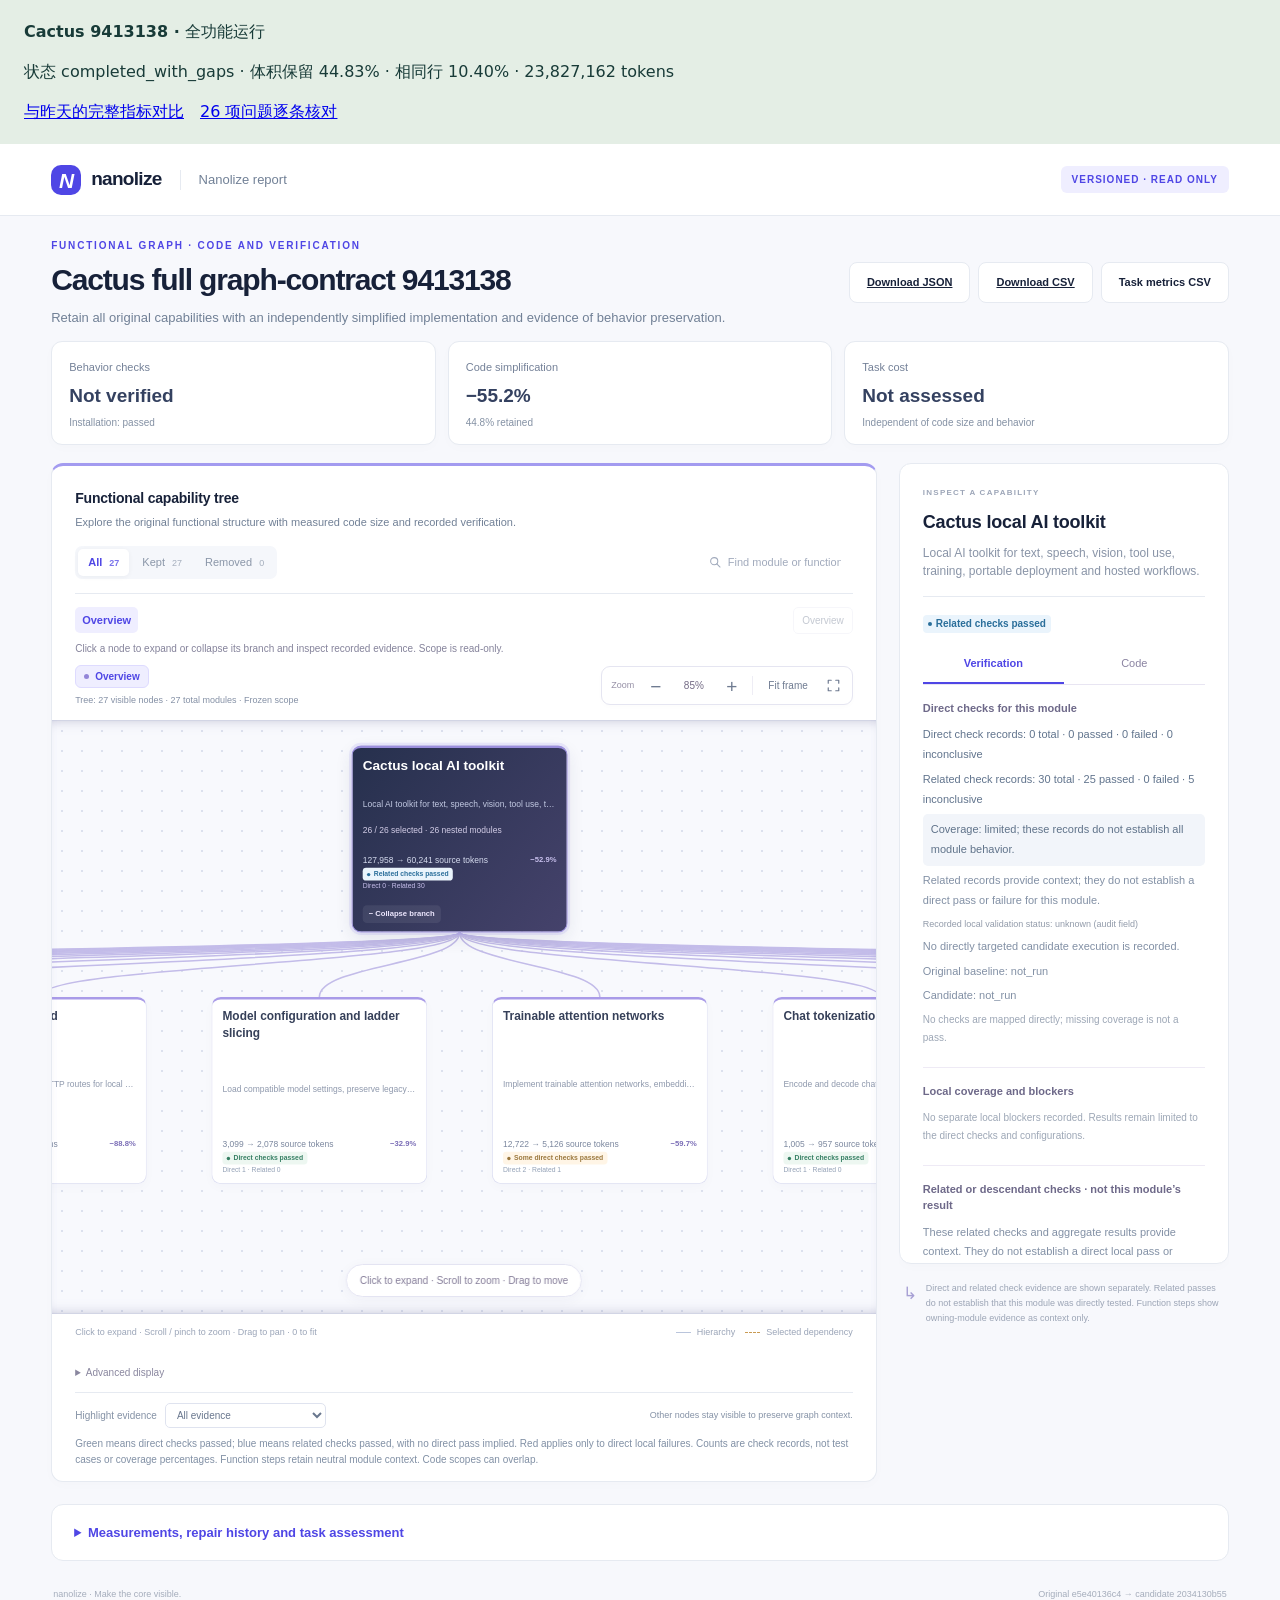
==== cactus-graph-contract-20261114-final/index.html @ 319ea364 "Publish Cactus 9413138 completed run and prior-run comparison" ====
<!doctype html>
<html lang="en">
<head>
  <meta charset="utf-8">
  <meta name="viewport" content="width=device-width, initial-scale=1">
  <meta name="color-scheme" content="light">
  <title>Cactus full graph-contract 9413138 · nanolize Capability Planner</title>
  <style>:root {
  --ink: #172139; --muted: #718096; --line: #e6eaf1; --soft: #f5f7fb;
  --accent: #4f46e5; --accent-soft: #efeeff; --green: #25846b; --green-soft: #edf8f3;
  --amber: #966019; --amber-soft: #fff6e7; --red: #b34c56; --red-soft: #fff0f0;
  font-family: Inter, -apple-system, BlinkMacSystemFont, "Segoe UI", sans-serif;
  color: var(--ink); background: #f7f8fc; font-synthesis: none;
}
* { box-sizing: border-box; }
body { margin: 0; font-size: 14px; line-height: 1.5; }
button, input { font: inherit; }
button { cursor: pointer; }
button:disabled { cursor: default; opacity: .52; }
button, a, input { -webkit-tap-highlight-color: transparent; }
:focus-visible { outline: 3px solid #a6a0fb; outline-offset: 3px; }
[hidden] { display: none !important; }
.topbar { height: 76px; background: white; border-bottom: 1px solid var(--line); display: flex; align-items: center; justify-content: space-between; padding: 0 5.5%; }
.brand { color: var(--ink); text-decoration: none; display: flex; gap: 10px; align-items: center; font-size: 19px; font-weight: 780; letter-spacing: -.7px; }
.brand-mark { background: var(--ink); color: white; border-radius: 10px; width: 30px; height: 30px; flex-shrink: 0; display: grid; place-items: center; font-size: 21px; font-style: italic; }
.brand-divider { height: 20px; width: 1px; background: var(--line); margin: 0 8px; }
.brand-section { font-size: 13px; font-weight: 500; color: var(--muted); letter-spacing: 0; }
.local-badge { color: #637b72; background: #f0f7f3; padding: 6px 11px; border-radius: 6px; font-size: 10px; letter-spacing: 1px; font-weight: 700; display: inline-flex; align-items: center; gap: 7px; }
.status-dot { width: 6px; height: 6px; background: #419e7a; border-radius: 50%; }
.workspace { max-width: 1680px; margin: auto; padding: 42px 5.5% 24px; }
.page-heading { display: flex; align-items: center; justify-content: space-between; gap: 24px; margin-bottom: 28px; }
.eyebrow { color: var(--accent); font-size: 10px; font-weight: 800; letter-spacing: 1.8px; margin: 0 0 8px; }
h1 { font-size: clamp(25px, 3vw, 34px); line-height: 1.25; font-weight: 740; letter-spacing: -1.15px; margin: 0 0 9px; overflow-wrap: anywhere; }
.subtitle { color: var(--muted); margin: 0; max-width: 680px; font-size: 13px; }
.button { border-radius: 8px; padding: 11px 17px; font-size: 12px; font-weight: 650; border: 1px solid var(--line); background: white; color: var(--ink); display: inline-flex; align-items: center; justify-content: center; gap: 9px; white-space: nowrap; transition: background .15s, box-shadow .15s; }
.button-primary { color: white; background: var(--accent); border-color: var(--accent); box-shadow: 0 4px 9px #4f46e51c; }
.button-primary:hover { background: #4038cd; box-shadow: 0 4px 14px #4f46e533; }
.button-primary span { font-size: 19px; line-height: 12px; }
.overview { display: grid; grid-template-columns: 1.2fr 1fr 1.1fr; background: white; border: 1px solid var(--line); border-radius: 12px; padding: 22px 0; margin-bottom: 25px; box-shadow: 0 3px 10px #17213902; }
.workflow-choice { display: flex; align-items: center; justify-content: space-between; flex-wrap: wrap; gap: 14px; padding: 18px 22px; background: var(--accent-soft); border: 1px solid #dedbff; border-radius: 12px; margin-bottom: 18px; }
.workflow-choice p { margin: 5px 0 0; color: var(--muted); font-size: 12px; max-width: 700px; }
.workflow-badge { max-width: 100%; color: var(--accent); background: white; border: 1px solid #dedbff; border-radius: 8px; padding: 11px 12px; font-size: 10px; letter-spacing: .06em; font-weight: 700; }
.stat { padding: 0 25px; }
.stat + .stat { border-left: 1px solid var(--line); }
.stat-label { color: var(--muted); font-size: 11px; font-weight: 550; }
.stat-value { display: flex; align-items: center; gap: 7px; font-size: 31px; font-weight: 700; letter-spacing: -1.1px; margin-top: 4px; line-height: 1.45; }
.stat-unit { font-size: 20px; margin-left: -3px; color: #718096; font-weight: 500; }
.stat-denominator { color: #a0aabc; font-size: 17px; font-weight: 450; letter-spacing: 0; margin-left: 2px; }
.stat p { color: #8a95a7; margin: 3px 0 0; font-size: 10px; }
.pill { padding: 3px 7px; background: var(--soft); border: 1px solid var(--line); border-radius: 5px; font-size: 9px; font-weight: 550; letter-spacing: 0; color: #78849a; line-height: 1.4; white-space: nowrap; }
.stat-value .pill { margin-left: 8px; }
.pill-green { color: var(--green); background: var(--green-soft); border-color: #d9eee4; }
.pill-amber { color: var(--amber); background: var(--amber-soft); border-color: #f3e4c9; }
.pill-red { color: var(--red); background: var(--red-soft); border-color: #f6d9dd; }
.pill-purple { color: var(--accent); background: var(--accent-soft); border-color: #dedbff; }
.editor-grid { display: grid; grid-template-columns: minmax(0, 1fr) 306px; gap: 22px; align-items: start; }
.panel { background: white; border: 1px solid var(--line); border-radius: 12px; box-shadow: 0 3px 10px #17213902; overflow: hidden; }
.panel-heading { padding: 22px 23px 17px; display: flex; justify-content: space-between; gap: 12px; align-items: center; }
h2 { font-size: 14px; font-weight: 700; margin: 0; letter-spacing: -.2px; }
.panel-heading p { font-size: 11px; color: var(--muted); margin: 5px 0 0; }
.text-button { border: 0; padding: 5px 0; background: transparent; color: #8390a5; font-size: 10px; white-space: nowrap; }
.text-button:hover { color: var(--accent); }
.tree-toolbar { margin: 0 23px; padding-bottom: 15px; border-bottom: 1px solid var(--line); display: flex; justify-content: space-between; gap: 15px; align-items: center; }
.tabs { display: inline-flex; align-items: center; gap: 3px; padding: 3px; background: var(--soft); border-radius: 7px; }
.tab { background: transparent; border: 0; color: #8a96a8; padding: 5px 10px; border-radius: 5px; font-size: 11px; }
.tab span { margin-left: 4px; font-size: 9px; opacity: .75; }
.tab.active { background: white; color: var(--accent); box-shadow: 0 1px 5px #1822370d; font-weight: 650; }
.search { display: flex; align-items: center; gap: 6px; color: #a1aabc; min-width: 0; }
.search > span:first-child { font-size: 20px; line-height: 20px; }
.search input { min-width: 0; width: 125px; padding: 4px 0; font-size: 11px; border: 0; color: var(--ink); outline-offset: 2px; background: transparent; }
.search input::placeholder { color: #a1aabc; }
.tree-legend { display: flex; flex-wrap: wrap; align-items: center; gap: 13px; color: #94a0b1; padding: 14px 23px 9px; font-size: 9px; }
.tree-legend > span { display: inline-flex; align-items: center; gap: 5px; }
.legend-dot { display: inline-block; width: 5px; height: 5px; border-radius: 50%; }
.kept-dot { background: #7c77e5; }
.removed-dot { background: #c9cfda; }
.mini-lock { position: relative; width: 7px; height: 6px; border: 1px solid currentColor; border-radius: 1px; margin-top: 3px; }
.mini-lock::before { content: ""; position: absolute; width: 5px; height: 4px; border: 1px solid currentColor; border-bottom: 0; border-radius: 4px 4px 0 0; left: 0; top: -4px; }
.mini-pin { width: 6px; height: 8px; border: 1px solid currentColor; border-radius: 2px 2px 0 0; transform: rotate(35deg); position: relative; }
.mini-pin::after { content: ""; position: absolute; left: 1.5px; top: 7px; height: 3px; border-left: 1px solid currentColor; }
.map-controls { display: flex; flex-wrap: wrap; align-items: center; justify-content: space-between; gap: 10px; padding: 5px 23px 12px; }
#tree-map-summary { color: #8490a5; font-size: 10px; }
.map-actions { display: flex; align-items: center; gap: 3px; flex-shrink: 0; margin-left: auto; }
.map-button { border: 1px solid transparent; background: transparent; color: #6f7b91; border-radius: 5px; padding: 5px 7px; font-size: 10px; white-space: nowrap; }
.map-button:hover { color: var(--accent); background: var(--accent-soft); }
.zoom-button { font-size: 17px; line-height: 18px; width: 28px; padding: 3px; }
#zoom-level { min-width: 37px; color: #7b859b; text-align: center; font-size: 10px; font-variant-numeric: tabular-nums; }
.control-divider { height: 16px; border-left: 1px solid var(--line); margin: 0 5px; }
.tree-viewport { position: relative; height: clamp(540px, 68vh, 760px); min-width: 0; overflow: auto; overscroll-behavior: contain; background-color: #f8f9fd; background-image: radial-gradient(#dce1ee .8px, transparent .8px); background-size: 20px 20px; border-block: 1px solid #edf0f7; scrollbar-color: #cbd2e3 transparent; scrollbar-width: thin; cursor: grab; touch-action: none; }
.tree-viewport.is-dragging, .tree-viewport.is-dragging * { cursor: grabbing !important; user-select: none; }
.tree-surface { position: relative; min-width: 100%; min-height: 100%; overflow: hidden; }
.tree-stage { position: absolute; left: 0; top: 0; transform-origin: top left; }
.tree-connectors { position: absolute; inset: 0; overflow: visible; pointer-events: none; }
.tree-link { fill: none; stroke: #cdd5e7; stroke-width: 1.8; }
.tree-link.is-removed { stroke: #dce1eb; stroke-dasharray: 5 5; }
.tree-link.is-active { stroke: #8881eb; stroke-width: 2.4; }
.dependency-edge { fill: none; stroke: #c99b54; stroke-width: 1.7; stroke-dasharray: 4 5; }
.tree-item { position: absolute; list-style: none; }
.node-row { position: relative; display: flex; flex-direction: column; justify-content: space-between; width: 100%; height: 100%; padding: 13px 14px 14px; border: 1px solid #dddff2; border-top: 3px solid #938bec; border-radius: 12px; background: #fff; box-shadow: 0 4px 15px #202f5c08, 0 1px 3px #202f5c03; transition: border-color .15s, box-shadow .15s, background .15s; cursor: default; }
.node-row:hover { border-color: #a59eea; box-shadow: 0 7px 23px #4f46e511; }
.node-row.inspected { border-color: #8981e5; background: #f5f3ff; box-shadow: 0 0 0 3px #8d83e915, 0 6px 20px #4f46e50c; }
.node-row.is-context { background: #f9faff; border-style: dashed; }
.node-row.is-removed { border-color: #e0e4ec; background: #fafbfe; border-top-color: #d4d9e4; box-shadow: 0 2px 7px #17213903; }
.node-row.is-removed .node-label { color: #939dad; }
.node-row.is-removed .node-lines, .node-row.is-removed .node-summary { color: #a0a9b8; }
.node-row.is-removed.inspected { border-color: #a8a2dc; background: #f7f6fc; }
.node-row.root-capability { border-color: #343f65; border-top-color: #7775ad; color: white; background: linear-gradient(135deg, #26324f, #3b416d); box-shadow: 0 7px 20px #232d501b; }
.node-row.root-capability.inspected { box-shadow: 0 0 0 3px #8d83e926, 0 7px 20px #232d501b; }
.node-row.root-capability .node-label { color: white; font-size: 17px; }
.node-row.root-capability .node-summary, .node-row.root-capability .node-lines { color: #c2c9e2; }
.node-row.root-capability .pill { background: #ffffff12; border-color: #ffffff25; color: #d6d5ff; }
.node-top { display: flex; align-items: flex-start; gap: 9px; min-height: 35px; }
.node-check { width: 14px; height: 14px; margin: 3px 0 0; flex-shrink: 0; accent-color: var(--accent); cursor: pointer; }
.node-check:disabled { cursor: default; opacity: .7; }
.node-label-button { padding: 0; border: 0; background: transparent; text-align: left; min-width: 0; flex: 1; }
.node-label { color: #364059; font-size: 14px; font-weight: 650; line-height: 1.4; display: -webkit-box; -webkit-box-orient: vertical; -webkit-line-clamp: 2; overflow: hidden; overflow-wrap: anywhere; }
.node-summary { font-size: 10px; color: #8e98ac; white-space: nowrap; overflow: hidden; text-overflow: ellipsis; margin-top: 3px; }
.node-footer { display: flex; align-items: center; justify-content: space-between; gap: 7px; }
.node-lines { color: #77839a; font-size: 11px; white-space: nowrap; font-variant-numeric: tabular-nums; }
.node-metrics { display: flex; align-items: center; gap: 7px; }
.verification-dot { width: 6px; height: 6px; border-radius: 50%; background: #b6bece; }
.verification-dot.amber { background: #d2a25a; }
.verification-dot.green { background: #53a88a; }
.verification-dot.red { background: #ce6f7a; }
.node-row .pill { padding: 2px 6px; font-size: 9px; max-width: 120px; overflow: hidden; text-overflow: ellipsis; }
.horizontal-tree { scrollbar-gutter: stable; }
.project-node { border: 1px solid #323e60; border-radius: 13px; color: white; background: linear-gradient(135deg, #26324f, #3b416d); box-shadow: 0 7px 20px #232d501b; padding: 16px 18px; display: flex; flex-direction: column; justify-content: space-between; }
.project-node .project-kicker { color: #c0c7ee; font-size: 8px; letter-spacing: 1.4px; font-weight: 650; }
.project-node .project-title { font-size: 17px; font-weight: 650; line-height: 1.35; display: -webkit-box; -webkit-box-orient: vertical; -webkit-line-clamp: 2; overflow: hidden; overflow-wrap: anywhere; }
.project-node .project-meta { font-size: 9px; color: #c2c9e2; }
.empty-tree { padding: 140px 15px; text-align: center; color: var(--muted); font-size: 12px; }
.map-caption { display: flex; justify-content: space-between; align-items: center; flex-wrap: wrap; gap: 8px; padding: 10px 23px; color: #9ba5b8; font-size: 8px; }
.map-caption > span:last-child { display: flex; gap: 6px; align-items: center; }
.caption-line { width: 15px; border-top: 1.5px solid #bac5dc; display: inline-block; margin-left: 4px; }
.caption-line.dependency-line { border-color: #c99b54; border-top-style: dashed; }
h3 { font-size: 12px; margin: 0; font-weight: 650; }
.side-column { display: flex; flex-direction: column; gap: 17px; }
.detail-panel { padding: 23px; }
.section-kicker { font-size: 8px; color: #9da6b8; font-weight: 650; letter-spacing: 1.25px; margin-bottom: 11px; }
.detail-panel h2 { font-size: 18px; line-height: 1.35; overflow-wrap: anywhere; }
.detail-description { font-size: 12px; color: #8994a7; margin: 10px 0 12px; overflow-wrap: anywhere; }
.badge-row { display: flex; flex-wrap: wrap; gap: 5px; }
.detail-actions { display: flex; gap: 7px; margin-top: 17px; }
.detail-actions .button { flex: 1; min-width: 0; padding: 7px 6px; font-size: 10px; line-height: 1.4; white-space: normal; }
.detail-actions .button.active { color: var(--accent); border-color: #d7d2ff; background: var(--accent-soft); }
.detail-actions .button.excluded { color: var(--red); border-color: #f0d3d7; background: var(--red-soft); }
.detail-block { padding-top: 15px; margin-top: 15px; border-top: 1px solid var(--line); }
.detail-block h3 { color: #737f96; font-size: 9px; font-weight: 650; margin-bottom: 8px; }
.detail-block p { font-size: 11px; color: #8a94a6; margin: 0; overflow-wrap: anywhere; }
.detail-block ul { padding: 0; margin: 0; list-style: none; }
.detail-block li { font-size: 11px; color: #7d899f; margin: 5px 0; overflow-wrap: anywhere; }
.detail-block code { background: var(--soft); padding: 3px 6px; border-radius: 4px; font-size: 9px; color: #6f7890; display: inline-block; max-width: 100%; overflow-wrap: anywhere; }
.dependency-link { background: var(--accent-soft); color: #8075ca; padding: 4px 7px; border-radius: 4px; border: 0; text-align: left; font-size: 9px; }
.compact { padding: 20px 21px 14px; }
.scope-symbol { font-size: 26px; color: #a09acb; }
.check-totals { display: grid; grid-template-columns: repeat(3, 1fr); gap: 4px; margin: 0 21px 16px; padding: 11px 0; border-top: 1px solid var(--line); border-bottom: 1px solid var(--line); }
.check-totals div { display: flex; flex-direction: column; gap: 2px; }
.check-totals strong { font-size: 17px; font-weight: 650; }
.check-totals span { font-size: 8px; color: #9aa4b6; }
.check-list { padding: 0 21px; max-height: 285px; overflow-y: auto; }
.check-item { padding: 6px 0; display: flex; justify-content: space-between; align-items: start; gap: 9px; }
.check-name { font-size: 11px; color: #7e899e; overflow-wrap: anywhere; }
.check-role { display: block; margin-top: 2px; font-size: 8px; color: #a1a9b8; }
.check-item .pill { font-size: 8px; }
.verification-note { padding: 14px 21px 20px; color: #9ba4b5; font-size: 10px; }
.verification-note strong { font-weight: 600; color: #7c879e; }
.trust-note { display: flex; align-items: start; padding: 0 4px; gap: 9px; color: #9ca5b6; }
.trust-note > span { color: #a7a0d4; font-size: 17px; }
.trust-note p { font-size: 9px; margin: 0; line-height: 1.7; }
.notice { padding: 12px 16px; border: 1px solid #f0e1c9; border-radius: 8px; margin: -7px 0 20px; background: var(--amber-soft); color: #926627; font-size: 11px; }
.limitations { margin-top: 22px; border: 1px solid var(--line); border-radius: 9px; padding: 18px 22px; color: var(--muted); }
.limitations h2 { font-size: 11px; color: #7c899d; }
.limitations ul { padding-left: 17px; margin-bottom: 0; font-size: 10px; }
.limitations li { padding: 2px 0; }
footer { display: flex; justify-content: space-between; gap: 16px; padding: 27px 2px 0; font-size: 9px; color: #a4acbb; }
.toast { position: fixed; bottom: 24px; left: 50%; transform: translateX(-50%); max-width: min(560px, 90vw); padding: 12px 20px; background: #242d44; color: white; border-radius: 9px; font-size: 12px; box-shadow: 0 6px 28px #17213933; z-index: 5; pointer-events: none; }
.no-script { position: fixed; bottom: 0; width: 100%; padding: 15px; background: var(--amber-soft); color: var(--amber); }
.sr-only { position: absolute; width: 1px; height: 1px; padding: 0; margin: -1px; overflow: hidden; clip: rect(0, 0, 0, 0); white-space: nowrap; border: 0; }
@media (min-width: 1500px) { .workspace { padding-left: 55px; padding-right: 55px; } }
@media (max-width: 1050px) {
  .workspace { padding: 30px 3.5% 20px; }
  .topbar { padding: 0 3.5%; }
  .editor-grid { grid-template-columns: minmax(0, 1fr) 270px; gap: 16px; }
  .tree-toolbar { flex-wrap: wrap; gap: 10px; }
  .stat { padding: 0 18px; }
  .stat-value .pill { margin-left: 1px; }
}
@media (max-width: 780px) {
  .topbar { height: 65px; }
  .editor-grid { grid-template-columns: 1fr; }
  .side-column { display: grid; grid-template-columns: 1fr 1fr; align-items: start; }
  .trust-note { grid-column: 1 / -1; }
  .stat-value { font-size: 26px; flex-wrap: wrap; gap: 5px; }
  .stat-value .pill { margin-left: 0; }
  .overview { padding: 17px 0; }
  .stat { padding: 0 14px; }
  .tree-viewport { height: 520px; }
  .tree-toolbar { flex-wrap: nowrap; }
}
@media (max-width: 520px) {
  .brand { font-size: 17px; gap: 8px; }
  .brand-section, .brand-divider { display: none; }
  .local-badge { font-size: 8px; padding: 5px 7px; }
  .page-heading { display: block; }
  .page-heading > .button { margin-top: 17px; width: 100%; }
  .overview { grid-template-columns: 1fr 1fr; gap: 17px 0; }
  .stat:last-child { grid-column: 1 / -1; border-left: 0; border-top: 1px solid var(--line); padding-top: 13px; }
  .stat:last-child .stat-value { display: inline-flex; margin-right: 12px; }
  .stat:last-child .stat-label { display: block; }
  .stat:last-child p { display: inline; }
  .side-column { grid-template-columns: 1fr; }
  .trust-note { grid-column: auto; }
  .panel-heading { padding: 19px 17px 15px; }
  .tree-toolbar { margin: 0 17px; flex-wrap: wrap; }
  .search input { width: 165px; }
  .tree-legend { padding-left: 17px; gap: 9px; }
  .tree-viewport { height: 480px; }
  .map-controls { padding: 5px 12px 12px; flex-wrap: wrap; gap: 6px; }
  .map-caption { padding-inline: 17px; }
  .map-actions { margin-left: auto; }
  footer { flex-direction: column; gap: 4px; }
}
@media (prefers-reduced-motion: reduce) { * { transition: none !important; scroll-behavior: auto !important; } }

/* Functional details share the module scope; no separate source budget. */
.heading-actions{display:flex;gap:10px;flex-wrap:wrap;justify-content:flex-end}
.execution-panel{background:#fff;border:1px solid #e0dcef;border-radius:12px;padding:18px 22px;margin:0 0 20px;color:#666780;font-size:13px;line-height:1.6;overflow-wrap:anywhere}
.task-effort-option{background:#fff;border:1px solid #e0dcef;border-radius:12px;padding:16px 22px;margin:0 0 20px;font-size:13px;line-height:1.6}
.task-effort-option label{display:flex;align-items:center;gap:10px;color:#35304b;font-weight:650;cursor:pointer}.task-effort-option input{accent-color:#695291;width:16px;height:16px;flex-shrink:0}.task-effort-option p{margin:6px 0 0 26px;color:#666780}
.execution-panel h2{font-size:15px;color:#35304b;margin:0 0 8px}.execution-panel p{margin:7px 0}.execution-panel ol{padding-left:22px;margin:10px 0;max-height:180px;overflow:auto}
.execution-panel .execution-status{color:#51456e;font-weight:650}.execution-panel .execution-error{color:#a83838}.execution-panel .execution-binding,.execution-panel .execution-paused{color:#80591f}.execution-panel a{color:#695291}
.workspace { max-width:1840px; padding:28px 4% 24px; }
.page-heading { margin-bottom:20px; }
.overview { padding-block:17px; margin-bottom:20px; }
.panel-heading { padding-top:17px; padding-bottom:12px; }
.tree-toolbar { padding-bottom:10px; }
.tree-legend { padding-top:9px; padding-bottom:5px; }
.map-controls { padding-bottom:9px; }
.function-controls { display:flex; flex-wrap:wrap; gap:10px 14px; align-items:center; padding:12px 23px 3px; }
.function-controls label { display:flex; gap:7px; align-items:center; color:#7f89a0; font-size:10px; }
.function-controls select { font-family:inherit; max-width:225px; border:1px solid #dfe0ef; background:white; color:#606b84; border-radius:6px; padding:6px 8px; font-size:11px; }
.function-controls > span { color:#959cb0; font-size:9px; margin-left:auto; }
.tree-viewport { height:650px; }
.function-node { border-top-color:#c2b6e5; background:#fdfcfe; }
.function-node .node-label { font-size:13px; }
.function-node .node-summary { color:#858198; }
.function-node .node-lines { font-size:10px; color:#9690a8; }
.function-node.is-removed { background:#fafbfc; border-top-color:#d5dbe0; }
.understanding-summary { margin:0 23px 14px; padding:14px 16px; border:1px solid #dedcf5; border-radius:10px; background:linear-gradient(120deg,#f5f3ff,#f8faff); }
.understanding-summary [hidden], .understanding-controls[hidden], .understanding-summary[hidden] { display:none; }
.understanding-heading { display:flex; flex-wrap:wrap; align-items:center; gap:8px; color:#514784; font-size:12px; font-weight:650; }
.understanding-summary p { margin:7px 0 0; color:#747b92; font-size:11px; line-height:1.6; }
.understanding-controls { display:flex; align-items:center; flex-wrap:wrap; justify-content:space-between; gap:8px; margin:0 23px 14px; }
.understanding-controls > span { font-size:10px; color:#8992a6; }
.relationship-controls { display:flex; align-items:center; flex-wrap:wrap; gap:8px; margin:0 23px 14px; color:#7f89a0; font-size:10px; }
.relationship-controls[hidden] { display:none; }
.relationship-controls select { font-family:inherit; max-width:100%; border:1px solid #dfe0ef; background:white; color:#606b84; border-radius:6px; padding:7px 9px; font-size:11px; }
.relationship-controls > span { color:#8992a6; }
.relationship-edge { fill:none; stroke:#bac3d6; stroke-width:1.6; }
.relationship-edge.edge-depends_on { stroke:#8c77d7; stroke-dasharray:7 4; }
.relationship-edge.edge-related, .relationship-edge.edge-tested_by, .relationship-edge.is-advisory { stroke:#679b9b; stroke-dasharray:2 5; }
.relationship-edge.is-removed { opacity:.27; }
.relationship-edge.is-active { stroke-width:2.6; opacity:1; }
.relationship-marker.hierarchy { fill:#aebbd0; }
.relationship-marker.depends_on { fill:#8c77d7; }
.relationship-marker.related, .relationship-marker.tested_by { fill:#679b9b; }
.relationship-graph .tree-item { z-index:1; }
.relationship-graph .node-row { border-radius:14px; }
.relationship-graph .node-summary { white-space:normal; display:-webkit-box; -webkit-box-orient:vertical; -webkit-line-clamp:2; line-height:1.45; }
.relationship-graph .node-top { min-height:34px; }
.relationship-graph .node-footer { margin-top:7px; }
.relationship-graph .tree-connectors { opacity:.85; }
.related-line { border-color:#679b9b; border-top-style:dotted; }
.graph-dependency-line { border-color:#8c77d7; border-top-style:dashed; }
.source-costs { display:grid; grid-template-columns:repeat(3,1fr); gap:8px; margin:0; }
.source-costs div { padding:10px 7px; background:#f6f7fc; border-radius:8px; }
.source-costs dt { font-size:9px; color:#858ca2; }
.source-costs dd { margin:5px 0 0; color:#535977; font-size:16px; font-weight:650; }
.contract-entries { margin:8px 0 0; padding-left:18px; max-height:280px; overflow:auto; font-size:12px; line-height:1.45; color:#535977; overflow-wrap:anywhere; }
.contract-entries li { margin:2px 0; }
.node-label-button:focus-visible, .node-check:focus-visible, [data-view-mode]:focus-visible { outline:3px solid #b5a9ef; outline-offset:3px; border-radius:4px; }
@media(max-width:700px) { .understanding-summary { margin-inline:15px; } .understanding-controls, .relationship-controls { margin-inline:15px; } }
.detail-block li + li { margin-top:8px; }
@media(min-width:1200px) { .editor-grid { grid-template-columns:minmax(0,1fr) 330px; } .side-column { position:sticky; top:18px; max-height:calc(100vh - 36px); overflow:auto; } }
@media(max-width:700px) { .function-controls { padding-inline:15px; gap:8px; } .function-controls label { width:100%; } .function-controls select { flex:1; max-width:none; min-width:0; } .function-controls > span { margin-left:0; } .tree-viewport { height:540px; } }

/* Browse semantic levels independently from the chosen implementation scope. */
.scope-navigation { margin: 13px 23px 0; padding: 0 0 10px; border-bottom: 1px solid #f0f1f7; }
.scope-navigation-top { display: flex; align-items: center; gap: 9px; }
#scope-breadcrumbs { display: flex; flex-wrap: wrap; align-items: center; gap: 5px; min-width: 0; flex: 1; }
#scope-breadcrumbs button { min-width: 0; max-width: 230px; overflow: hidden; text-overflow: ellipsis; white-space: nowrap; border: 0; background: transparent; color: #797895; padding: 5px 7px; font-size: 11px; border-radius: 5px; }
#scope-breadcrumbs button:hover { background: #ece9fc; color: var(--accent); }
#scope-breadcrumbs [aria-current] { color: #49436f; font-weight: 700; background: #eeebfa; }
#scope-breadcrumbs > span { color: #b3aecb; font-size: 12px; }
#scope-description { margin: 7px 0 0; color: #85839b; font-size: 10px; line-height: 1.6; }
.scope-navigation .map-button { border: 1px solid #e9eaf3; background: white; padding: 5px 8px; }
.map-button:disabled { opacity: .4; cursor: default; }
.map-button:disabled:hover { background: transparent; color: #6f7b91; }
.advanced-display { margin: 10px 23px 7px; color: #8a879f; font-size: 10px; }
.advanced-display > summary { cursor: pointer; width: fit-content; padding: 4px 0; }
.advanced-display > summary:hover { color: var(--accent); }
.advanced-display[open] { background: #fafaff; border: 1px solid #ecebf4; border-radius: 8px; padding: 10px 12px; }
.advanced-display .function-controls { padding: 10px 0; }
.advanced-actions { display: flex; align-items: center; flex-wrap: wrap; gap: 7px; }
.advanced-actions > span { font-size: 9px; color: #9290a5; }
.advanced-actions .map-button { border-color: #e4e2ef; }
.scale-label { font-size: 9px; color: #9894a9; margin-right: 4px; }
.scope-pagination { display: flex; align-items: center; justify-content: space-between; gap: 10px; padding: 10px 23px; border-top: 1px solid #eeedf6; background: #fbfbfe; font-size: 10px; color: #89859f; }
.scope-pagination > div { display: flex; align-items: center; gap: 7px; }
#scope-page { font-variant-numeric: tabular-nums; min-width: 85px; text-align: center; }
.node-row { padding: 12px 13px; gap: 5px; }
.node-row.is-mixed { border-top-color: #c7a25b; }
.node-row .node-summary { min-height: 14px; }
.group-selection { color: #7f7799; font-size: 10px; line-height: 1.4; font-variant-numeric: tabular-nums; }
.root-capability .group-selection { color: #d4cee8; }
.node-drill { display: block; align-self: flex-start; max-width: 100%; border: 0; border-radius: 5px; background: #f6f4fc; padding: 4px 7px; text-align: left; color: #82759e; font-size: 9px; font-weight: 600; line-height: 1.45; cursor: pointer; opacity: .7; transition: opacity .16s ease, background .16s ease, color .16s ease; }
.node-drill:hover, .node-drill:focus-visible, .node-row:hover .node-drill { color: #59459f; background: #efebfb; opacity: 1; }
.root-capability .node-drill { color: #d9d1fa; background: #ffffff0e; }
.root-capability .node-drill:hover, .root-capability .node-drill:focus-visible { background: #ffffff20; color: white; }
.node-drill:focus-visible, #scope-breadcrumbs button:focus-visible, .map-button:focus-visible, .advanced-display > summary:focus-visible { outline: 3px solid #b5a9ef; outline-offset: 3px; }
.node-row.root-capability .node-label { font-size: 16px; }
@media(max-width:700px) {
  .scope-navigation { margin-inline: 15px; padding: 10px; }
  .scope-navigation-top { flex-wrap: wrap; gap: 5px; }
  #scope-breadcrumbs { order: 3; flex-basis: 100%; }
  #scope-overview { margin-left: auto; }
  #scope-breadcrumbs button { max-width: 180px; }
  .advanced-display { margin-inline: 15px; }
  .scope-pagination { padding-inline: 15px; flex-wrap: wrap; }
  .scope-pagination > div { margin-left: auto; }
  .scale-label { display: none; }
}
.advanced-display .understanding-summary { margin: 10px 0; padding: 10px 12px; }
.workflow-choice { padding: 14px 18px; }

/* Gesture navigation stays visually separate from selection and source budget. */
.map-controls { gap: 12px; padding-top: 8px; padding-bottom: 13px; }
.map-context { min-width: 0; flex: 1 1 230px; display: flex; flex-direction: column; gap: 6px; }
.map-context-heading { min-width: 0; display: flex; align-items: center; gap: 9px; min-height: 23px; }
.depth-chip { display: inline-flex; align-items: center; flex-shrink: 0; color: #6657b1; background: #f0edfc; border: 1px solid #e4dff8; padding: 3px 8px; font-size: 10px; font-weight: 650; border-radius: 6px; line-height: 1.5; font-variant-numeric: tabular-nums; }
.depth-chip::before { content: ""; width: 5px; height: 5px; background: #9385d8; border-radius: 50%; margin-right: 6px; }
.zoom-intent { min-width: 0; color: #8c829d; font-size: 10px; overflow: hidden; text-overflow: ellipsis; white-space: nowrap; }
.map-context #tree-map-summary { font-size: 9px; line-height: 1.5; }
.map-actions { border: 1px solid #e5e5f1; border-radius: 9px; padding: 4px; gap: 2px; background: #fff; box-shadow: 0 2px 5px #28355b04; }
.map-actions .scale-label { margin-inline: 5px; color: #9690a6; }
.map-actions .zoom-button { min-width: 29px; height: 29px; padding: 4px; border-radius: 6px; font-size: 19px; line-height: 21px; }
.map-actions #zoom-level { min-width: 43px; font-size: 10px; color: #726984; }
.map-actions .control-divider { height: 19px; border-color: #eeedf5; margin-inline: 4px; }
.map-actions #fit-tree { padding: 6px 8px; }
.map-actions .canvas-expand { display: grid; place-items: center; width: 29px; height: 29px; padding: 5px; }
.map-actions .canvas-expand[aria-pressed="true"] { color: #6650ba; background: #eeeafa; }
.graph-canvas { position: relative; isolation: isolate; }
.graph-canvas .tree-viewport { background-color: #f8f9fe; background-image: radial-gradient(#cfd5e8 .75px, transparent .75px); background-size: 22px 22px; border-block-color: #ebeef7; }
.graph-canvas::after { content: ""; position: absolute; inset: 0; pointer-events: none; box-shadow: inset 0 10px 18px -17px #6c6c9a, inset 0 -10px 18px -17px #6c6c9a; }
.canvas-gesture-hint { position: absolute; z-index: 4; left: 50%; bottom: 17px; transform: translateX(-50%); max-width: calc(100% - 32px); padding: 8px 13px; border: 1px solid #e4e4f2; border-radius: 30px; color: #847c98; background: #ffffffed; box-shadow: 0 3px 14px #35345b0b; font-size: 10px; font-weight: 500; text-align: center; line-height: 1.5; pointer-events: none; backdrop-filter: blur(8px); transition: opacity .2s ease, color .2s ease; }
.canvas-gesture-hint:empty { display: none; }
.tree-viewport.is-gesture-active + .canvas-gesture-hint { opacity: .5; }
.tree-viewport.is-gesture-active .tree-stage { will-change: transform; }
.tree-viewport.is-map-overview .node-summary, .tree-viewport.is-map-overview .group-selection, .tree-viewport.is-map-overview .node-footer { display: none; }
.tree-viewport.is-map-overview .node-top { align-items: center; min-height: 62px; }
.tree-viewport.is-map-overview .node-label { font-size: 20px; line-height: 1.2; -webkit-line-clamp: 3; }
.tree-viewport.is-map-overview .node-check { width: 20px; height: 20px; margin-top: 0; }
.tree-viewport.is-map-overview .node-drill { opacity: .6; font-size: 11px; }
.map-caption { font-size: 9px; line-height: 1.65; padding-block: 11px; }
.tree-panel:fullscreen, .tree-panel.is-expanded { display: flex; flex-direction: column; width: 100vw; height: 100vh; height: 100dvh; min-width: 0; border: 0; border-radius: 0; background: #fff; overflow: auto; }
.tree-panel.is-expanded { position: fixed; z-index: 30; inset: 0; }
body.graph-expanded { overflow: hidden; }
.tree-panel::backdrop { background: #f6f7fb; }
.tree-panel:fullscreen > :not(.graph-canvas), .tree-panel.is-expanded > :not(.graph-canvas) { flex-shrink: 0; }
.tree-panel:fullscreen .panel-heading, .tree-panel.is-expanded .panel-heading { padding-top: 15px; padding-bottom: 10px; }
.tree-panel:fullscreen .tree-toolbar, .tree-panel.is-expanded .tree-toolbar { padding-bottom: 10px; }
.tree-panel:fullscreen .scope-navigation, .tree-panel.is-expanded .scope-navigation { margin-top: 9px; }
.tree-panel:fullscreen .tree-legend, .tree-panel.is-expanded .tree-legend { padding-top: 8px; padding-bottom: 3px; }
.tree-panel:fullscreen .graph-canvas, .tree-panel.is-expanded .graph-canvas { flex: 1 1 auto; min-height: 240px; }
.tree-panel:fullscreen .graph-canvas .tree-viewport, .tree-panel.is-expanded .graph-canvas .tree-viewport { height: 100%; min-height: 240px; }
@media(max-width:700px) {
  .scope-navigation { padding: 0 0 9px; }
  .map-context { flex-basis: 190px; }
  .map-controls { padding-inline: 15px; }
  .map-actions { margin-left: 0; }
  .graph-canvas .tree-viewport { height: min(68vh, 610px); min-height: 400px; }
  .canvas-gesture-hint { bottom: 12px; padding: 7px 11px; font-size: 9px; }
  .map-caption { gap: 5px; }
}
@media(pointer:coarse) {
  .map-actions .zoom-button { min-width: 35px; height: 35px; }
  .node-drill { padding-block: 7px; opacity: 1; }
  .canvas-gesture-hint { max-width: calc(100% - 22px); }
}
@media(prefers-reduced-motion:reduce) {
  .canvas-gesture-hint, .node-row, .node-drill { transition: none; }
}

.scope-presets {display:flex;align-items:center;justify-content:space-between;gap:16px;padding:16px 20px;margin:0 0 20px;border:1px solid var(--line);border-radius:14px;background:#fff}
.scope-presets p {margin:5px 0 0;color:var(--muted);font-size:13px}
.scope-preset-actions {display:flex;align-items:center;gap:8px;flex-wrap:wrap}
.scope-preset-actions .button[aria-pressed="true"] {background:var(--accent-soft);border-color:var(--accent);color:var(--accent)}
@media(max-width:760px) {.scope-presets {align-items:flex-start;flex-direction:column}}

.automatic-sizing { padding: 18px 23px; border-top: 1px solid var(--line); background: #fcfcff; font-size: 12px; color: #586680; }
.automatic-sizing p { margin: 6px 0 0; font-size: 11px; line-height: 1.6; color: #7a889d; }
.automatic-value { font-size: 26px; }
/* With the chat, the side column's panels become a row above the tree, and the chat takes the column
   beside the tree at the full window height. */
.side-column.as-row { display: grid; grid-template-columns: minmax(0, 1.3fr) minmax(0, 1fr); gap: 17px; align-items: start;
  margin-bottom: 22px; position: static; max-height: none; overflow: visible; }
.side-column.as-row > .panel { max-height: 340px; overflow: auto; }
.side-column.as-row > .trust-note { grid-column: 1 / -1; }
.editor-grid.has-chat { grid-template-columns: minmax(0, 1fr) 380px; }
.chat-panel { padding: 23px; display: flex; flex-direction: column; gap: 12px; min-width: 0; }
.editor-grid.has-chat > .chat-panel { position: sticky; top: 18px; height: calc(100vh - 36px); }
.editor-grid.has-chat > .chat-panel .chat-log { flex: 1 1 0; max-height: none; }
@media (max-width: 1050px) { .editor-grid.has-chat { grid-template-columns: minmax(0, 1fr) 300px; } }
@media (max-width: 780px) {
  .editor-grid.has-chat { grid-template-columns: 1fr; }
  .side-column.as-row { grid-template-columns: 1fr; }
  .editor-grid.has-chat > .chat-panel { position: static; height: auto; }
  /* Below the tree the log is as tall as its conversation, within its bounds (a basis of 0 in a panel of no set height left it at its minimum however much was said). */
  .editor-grid.has-chat > .chat-panel .chat-log { flex: 1 1 auto; max-height: 60vh; }
}
.chat-panel .section-kicker { margin-bottom: -4px; }
.chat-panel h2 { font-size: 18px; line-height: 1.35; }
.chat-hint { font-size: 11px; color: var(--muted); margin: -6px 0 0; }
.chat-log { min-height: 240px; overflow-y: auto; display: flex; flex-direction: column; gap: 8px; padding: 10px; background: var(--soft); border: 1px solid var(--line); border-radius: 10px; }
.chat-log:empty::before { content: "No messages yet."; margin: auto; font-size: 11px; color: #a1aabc; }
.chat-starters { margin: auto; display: flex; flex-direction: column; align-items: center; gap: 7px; padding: 8px; font-size: 11px; color: #a1aabc; text-align: center; }
.chat-starters button { max-width: 100%; padding: 6px 11px; border: 1px solid var(--line); border-radius: 999px; background: white; color: #586680; font: inherit; cursor: pointer; }
.chat-starters button:hover, .chat-starters button:focus-visible { color: var(--accent); border-color: #cfcaff; background: var(--accent-soft); }
.chat-applied { align-self: center; margin: 0; padding: 2px 9px; font-size: 10px; color: var(--green); background: var(--green-soft); border: 1px solid #d9eee4; border-radius: 999px; }
.chat-applied::before { content: "✓ "; }
.chat-jump { border: 0; padding: 0; background: none; font: inherit; font-weight: 650; color: var(--accent); cursor: pointer; text-decoration: underline; text-underline-offset: 2px; }
.chat-jump:hover, .chat-jump:focus-visible { color: #4038cd; }
.chat-message { margin: 0; max-width: 88%; padding: 8px 11px; font-size: 12px; line-height: 1.55; white-space: pre-wrap; overflow-wrap: anywhere; }
.chat-user { align-self: flex-end; background: var(--accent-soft); color: #2f2a8f; border-radius: 10px 10px 3px 10px; }
.chat-pending { color: #a1aabc; }
.chat-assistant, .chat-pending { align-self: flex-start; background: white; border: 1px solid var(--line); border-radius: 10px 10px 10px 3px; }
.chat-note { align-self: stretch; max-width: none; background: var(--amber-soft); color: var(--amber); border: 1px solid #f0e1c9; border-radius: 7px; font-size: 11px; }
#chat-input { width: 100%; min-height: 64px; resize: vertical; padding: 9px 11px; border: 1px solid var(--line); border-radius: 8px; font: inherit; font-size: 12px; color: var(--ink); background: white; }
#chat-input:focus { border-color: #a6a0fb; outline: none; box-shadow: 0 0 0 3px var(--accent-soft); }
.chat-actions { display: flex; justify-content: space-between; align-items: center; gap: 10px; }
.chat-actions span { font-size: 10px; color: #a1aabc; }
.chat-actions span span { white-space: nowrap; }

/* Report annotations leave the native graph geometry unchanged. */
.report-page #understanding-summary,.report-page .workflow-choice,.report-page .overview,.report-page #plan-notice,.report-page #execution-panel,.report-page #export-button,.report-page #submit-button,.report-page #reset-button,.report-page .node-check,.report-page #detail-actions,.report-page #detail-badges,.report-page .node-footer>.pill,.report-page .node-metrics,.report-page .tree-legend,.report-page .checks-panel,.report-page #limitations-panel,.report-page .function-controls>span,.report-native-hidden{display:none!important}
.report-page .local-badge{background:#edf7f2;color:#4d7f6d}
.report-page .heading-actions{max-width:100%}
.report-exports{display:flex;gap:8px;flex-wrap:wrap}
.report-exports .button{font-size:11px}
.report-summary{display:grid;grid-template-columns:1.2fr 1fr 1.2fr;border:1px solid var(--line);border-radius:12px;background:#fff;margin:0 0 24px;overflow:hidden}
.report-stat{padding:21px 24px;min-width:0;border-right:1px solid var(--line)}
.report-stat:last-child{border:0}
.report-stat>span{font-size:11px;color:#758399}
.report-stat>strong{display:block;margin-top:10px;font-size:25px;line-height:1.3;color:#344160;font-variant-numeric:tabular-nums}
.report-stat>p{font-size:10px;line-height:1.7;color:#8a97a9;margin:9px 0 0}
.report-evidence-totals{display:grid;gap:5px;margin:12px 0 0;font-size:10px;color:#64748b}
.report-evidence-totals>div{display:flex;justify-content:space-between;gap:12px}
.report-evidence-totals dt{margin:0}
.report-evidence-totals dd{margin:0;font-weight:650;font-variant-numeric:tabular-nums;color:#344160}
.report-toolbar{display:flex;gap:12px;align-items:center;flex-wrap:wrap;margin:8px 23px;padding-top:10px;border-top:1px solid var(--line);font-size:10px;color:#8592a6}
.report-toolbar label{display:flex;align-items:center;gap:8px}
.report-toolbar select{font:inherit;max-width:180px;background:#fff;border:1px solid #dfe3ef;padding:5px 7px;border-radius:5px;color:#69778e}
.report-toolbar>span{font-size:9px;margin-left:auto}
.report-legend{font-size:10px;line-height:1.65;color:#8190a5;margin:0 23px 12px}
.report-page .node-footer{align-items:stretch;margin-top:3px}
.report-page .node-row{padding:10px 12px}
.report-page .node-top{min-height:28px}
.report-node{display:flex;flex-direction:column;gap:2px;width:100%;min-width:0}
.report-node-lines{display:flex;gap:4px;justify-content:space-between;align-items:center;font-size:10px;color:#7b879e;font-variant-numeric:tabular-nums;white-space:nowrap}
.report-node-lines strong{font-size:9px;color:#7a6db6;font-weight:600}
.report-node-badges{display:flex;flex-direction:column;gap:2px;align-items:flex-start}
.report-status{display:inline-flex;align-items:center;gap:4px;font-size:8px;line-height:1.45;padding:2px 5px;border-radius:4px;font-weight:550;white-space:nowrap}
.report-status::before{content:"";display:block;width:4px;height:4px;border-radius:50%;background:currentColor;flex-shrink:0}
.report-status.direct_passed{color:#367f63;background:#edf7f1}
.report-status.direct_partial{color:#9a773c;background:#fff5e6}
.report-status.related_passed{color:#2a6e9a;background:#eaf4fc}
.report-status.related_only{color:#5c738b;background:#eef3f8}
.report-status.failed{color:#b45353;background:#fff0ee}
.report-status.unverified,.report-status.retired,.report-status.module_context,.report-status.no_step_checks{color:#7c8a9f;background:#f0f3f8}
.report-run{font-size:8px;line-height:1.2;white-space:nowrap;color:#92a0b5}
.report-page .root-capability .report-node-lines{color:#d6dcef}
.report-page .root-capability .report-node-lines strong,.report-page .root-capability .report-run{color:#c7bfec}
.report-page .node-row.report-muted{opacity:.3}
.report-page .node-row.report-muted:hover,.report-page .node-row.report-muted.inspected{opacity:.9}
.report-page .relationship-graph .node-summary{-webkit-line-clamp:1;white-space:nowrap;display:block}
.report-detail{margin-top:16px;border-top:1px solid var(--line);padding-top:14px;overflow-wrap:anywhere}
.report-detail>.report-status{font-size:10px}
.report-tabs{display:grid;grid-template-columns:1fr 1fr;border-bottom:1px solid #e8e5f2;margin-top:12px}
.report-tabs button{border:0;border-bottom:2px solid transparent;background:transparent;padding:10px;color:#8a83a1;font-size:11px;cursor:pointer}
.report-tabs button[aria-pressed=true]{border-bottom-color:#8c7acc;color:#695aa2;font-weight:600}
.report-block{padding:15px 0;border-bottom:1px solid #eeeaf5}
.report-block h3,.report-methodology h3{font-size:11px;font-weight:650;color:#6e6989;margin:0 0 9px}
.report-block p,.report-block li,.report-methodology p{font-size:11px;line-height:1.8;color:#8290a5;margin:5px 0;overflow-wrap:anywhere}
.report-block ul{margin:0;padding-left:15px}
.report-block .report-empty{font-size:10px;color:#9da7b6}
.report-block .report-evidence-counts{font-variant-numeric:tabular-nums;color:#61748d}
.report-block .report-coverage{padding:6px 8px;background:#f2f5fa;border-radius:5px;color:#60738a}
.report-block .report-audit{font-size:9px;color:#929baa}
.report-large{display:block;font-size:20px;color:#7461a6;font-variant-numeric:tabular-nums;margin:10px 0}
.report-note{margin:12px 0;padding:11px;background:#f7f4fd;border:1px solid #e7dff4;border-radius:7px;color:#86779b;font-size:10px;line-height:1.8}
.report-note p{margin:6px 0}
.report-note strong{font-size:11px}
.report-note .button{font-size:10px;padding:6px 8px;margin-top:6px}
.report-check{padding:10px;border:1px solid #e8e5f0;border-radius:7px;background:#fcfbfe;margin:8px 0}
.report-check h4{font-size:11px;line-height:1.7;color:#7b7192;margin:0 0 5px}
.report-check p{font-size:10px;margin:3px 0}
.report-files{list-style:none!important;padding:0!important}
.report-files li{display:flex;align-items:baseline;justify-content:space-between;gap:8px;padding:7px 0;border-bottom:1px solid #f0edf6}
.report-files code{font-size:10px;overflow-wrap:anywhere;min-width:0}
.report-files span{font-size:9px;white-space:nowrap;color:#9a8eab}
.report-methodology{background:white;border:1px solid var(--line);border-radius:10px;margin-top:24px;overflow:hidden}
.report-methodology>summary{padding:17px 23px;font-size:12px;color:#7e7299;cursor:pointer}
.report-methodology>div{padding:4px 23px 20px;border-top:1px solid #ece7f3}
.report-methodology h3{margin-top:17px}
.report-methodology .report-digest,.report-check .report-digest{font-size:9px;font-family:ui-monospace,SFMono-Regular,Consolas,monospace;overflow-wrap:anywhere}
.report-page button:focus-visible,.report-page select:focus-visible,.report-page summary:focus-visible{outline:3px solid #b4a6df;outline-offset:3px}
.report-effort{margin:0 0 25px;border:1px solid #e1e5f1;border-radius:13px;background:#fff;overflow:hidden}
.effort-heading{display:flex;align-items:flex-start;justify-content:space-between;gap:20px;padding:23px 25px 19px;background:linear-gradient(120deg,#faf9ff,#f8fbff)}
.effort-eyebrow{font-size:9px;letter-spacing:.11em;font-weight:700;color:#8c7abe}
.effort-heading h2{font-size:21px;color:#344160;margin:7px 0 8px;letter-spacing:-.5px}
.effort-heading p{font-size:11px;line-height:1.7;color:#8090a7;margin:0;max-width:670px}
.effort-status{display:inline-block;font-size:10px;line-height:1.6;font-weight:600;border-radius:6px;padding:5px 8px;background:#f0f3f8;color:#78879e;white-space:normal}
.effort-heading>.effort-status{flex-shrink:0;margin-top:9px;max-width:220px}
.effort-status.passed,.effort-status.improved{color:#37856c;background:#eaf7f1}
.effort-status.regressed,.effort-status.failed{color:#b2675e;background:#fff0eb}
.effort-status.inconclusive,.effort-status.budget_exhausted{color:#9c7a43;background:#fff7e7}
.effort-controls{display:flex;justify-content:space-between;align-items:center;flex-wrap:wrap;gap:10px;padding:14px 25px;border-block:1px solid #eef0f7}
.effort-tabs{display:flex;gap:4px;flex-wrap:wrap;padding:3px;background:#f4f5fa;border-radius:8px}
.effort-tabs button{font:inherit;font-size:11px;line-height:1.5;border:0;background:transparent;color:#8c91a8;border-radius:5px;padding:7px 11px;cursor:pointer}
.effort-tabs button[aria-pressed=true]{color:#7061b7;background:#fff;box-shadow:0 1px 4px #34305412}
.effort-content{padding:0 25px 14px}
.effort-phase-note{font-size:10px;line-height:1.7;color:#8b96a9;margin:14px 0}
.effort-table{width:100%;table-layout:fixed;border-collapse:collapse;color:#60718b}
.effort-table caption{text-align:left;font-size:11px;font-weight:600;padding:0 0 12px;color:#68778e}
.effort-table thead{border-block:1px solid #edf0f6}
.effort-table th,.effort-table td{text-align:left;vertical-align:top;padding:17px 13px;border-bottom:1px solid #edf0f6;overflow-wrap:anywhere}
.effort-table th:first-child{width:30%;padding-left:0}
.effort-table th:last-child{width:20%;padding-right:0}
.effort-table thead th{font-size:10px;font-weight:600;color:#8a95a7;padding-block:10px}
.effort-task-type{display:block;color:#8b7cba;font-size:9px;text-transform:uppercase;letter-spacing:.07em;font-weight:650;margin-bottom:6px}
.effort-task>strong{display:block;font-size:12px;line-height:1.6;color:#54627b}
.effort-module-links{display:flex;flex-wrap:wrap;gap:5px;margin-top:9px}
.effort-module-links button{background:#f7f7fc;color:#8b83a4;border:1px solid #ece9f5;border-radius:5px;padding:4px 6px;font:inherit;font-size:9px;font-weight:500;cursor:pointer;text-align:left;max-width:100%}
.effort-module-links button:hover{color:#6c56b0;background:#f2eefd}
.effort-token-value{display:block;font-size:18px;font-weight:600;letter-spacing:-.3px;color:#475a77;font-variant-numeric:tabular-nums}
.effort-bar-track{height:5px;background:#f0f3f8;border-radius:4px;margin:9px 0 10px;overflow:hidden}
.effort-bar{display:block;height:100%;border-radius:inherit;background:#aebbd7}
.effort-bar.candidate{background:#a393da}
.effort-range,.effort-success,.effort-duration,.effort-evidence{display:block;font-size:9px;line-height:1.8;color:#98a2b3;font-variant-numeric:tabular-nums}
.effort-success{color:#74839a;margin-top:3px}
.effort-outcome>strong{display:block;font-size:18px;color:#65718c;font-weight:600;line-height:1.5;margin-bottom:8px;font-variant-numeric:tabular-nums}
.effort-outcome .effort-status{font-size:9px;padding:4px 7px}
.effort-evidence{margin-top:8px;font-family:ui-monospace,SFMono-Regular,Consolas,monospace}
.effort-methodology{border-top:1px solid #edf0f6;background:#fcfcff}
.effort-methodology>summary{padding:15px 25px;font-size:11px;color:#8d84a2;cursor:pointer}
.effort-methodology>div{padding:0 25px 18px;font-size:11px;color:#8290a4;line-height:1.8}
.effort-methodology h3{font-size:11px;margin:18px 0 7px;color:#6d7691}
.effort-methodology p{margin:8px 0}
.effort-methodology .report-digest{font-size:9px;font-family:ui-monospace,SFMono-Regular,Consolas,monospace;overflow-wrap:anywhere;color:#9a9bad}
.effort-overhead{display:grid;grid-template-columns:repeat(4,1fr);gap:12px;margin:17px 0}
.effort-overhead>div{border:1px solid #eaeaf5;border-radius:7px;padding:12px;background:white;min-width:0}
.effort-overhead dt{font-size:9px;color:#8c93a7}
.effort-overhead dd{margin:4px 0 0;font-size:15px;font-weight:600;color:#6f7196;font-variant-numeric:tabular-nums}
.effort-history{margin:5px 0;padding-left:18px}
.effort-history li{padding:5px 0}.effort-history li>span{display:block;font-size:10px}
.effort-cleanup-pending{color:#ac7d41!important}
.effort-empty{font-size:12px;color:#919aab;padding:14px 0}
.report-page .node-row.report-task-related{outline:3px solid #bdaceb;outline-offset:4px;box-shadow:0 4px 24px #8a6fc52a}
@media(max-width:800px){.effort-heading{flex-direction:column;gap:7px}.effort-heading>.effort-status{margin-top:0}.effort-overhead{grid-template-columns:repeat(2,1fr)}}
@media(max-width:600px){.effort-heading,.effort-controls{padding:17px}.effort-content{padding-inline:17px}.effort-methodology>summary{padding-inline:17px}.effort-methodology>div{padding-inline:17px}.effort-table,.effort-table tbody{display:block}.effort-table caption{display:block}.effort-table thead{display:none}.effort-table tr{display:grid;grid-template-columns:1fr 1fr;gap:13px;padding:17px 0;border-top:1px solid #edf0f6}.effort-table th,.effort-table td{display:block;width:auto!important;padding:0!important;border:0}.effort-task,.effort-outcome{grid-column:1/-1}.effort-arm::before{content:attr(data-label);display:block;font-size:10px;color:#8d97a9;margin-bottom:6px}.effort-outcome{display:flex!important;align-items:center;gap:10px;flex-wrap:wrap}.effort-outcome>strong{font-size:15px;margin:0}.effort-outcome .effort-evidence{flex-basis:100%;margin:0}.effort-token-value{font-size:17px}.effort-tabs button{font-size:10px}.effort-overhead{gap:8px}}
@media(max-width:1100px){.report-stat{padding:18px}.report-stat>strong{font-size:21px}.report-toolbar>span{margin-left:0;flex-basis:100%}}
@media(max-width:560px){.report-summary{grid-template-columns:1fr 1fr}.report-stat{padding:16px;border-bottom:1px solid var(--line)}.report-stat:first-child{grid-column:1/-1;border-right:0}.report-stat:nth-child(2){border-bottom:0}.report-stat:last-child>strong{font-size:18px}.report-toolbar,.report-legend{margin-left:15px;margin-right:15px}.report-toolbar label{font-size:10px}.report-block p,.report-block li{font-size:12px}.report-exports .button{padding:8px;font-size:10px}}

/* Keep the graph visible before optional evidence, on desktop and mobile. */
.report-page .scope-presets, .report-page .automatic-sizing { display: none; }
.report-page .workspace { padding-top: 22px; }
.report-page .page-heading { margin-bottom: 14px; }
.report-page .page-heading h1 { font-size: 30px; }
.report-page #project-goal { display: -webkit-box; -webkit-line-clamp: 2; -webkit-box-orient: vertical; overflow: hidden; }
.report-outcomes { display: grid; grid-template-columns: repeat(3,minmax(0,1fr)); gap: 12px; margin: 0 0 18px; }
.report-outcome { background: white; border: 1px solid var(--line); border-radius: 11px; padding: 14px 17px; min-width: 0; }
.report-outcome > span { font-size: 11px; color: #748198; }
.report-outcome > strong { display: block; color: #344160; font-size: 19px; margin-top: 6px; line-height: 1.4; }
.report-outcome > p { font-size: 10px; color: #8491a4; line-height: 1.5; margin: 5px 0 0; }
.report-details { margin-top: 22px; border: 1px solid var(--line); border-radius: 12px; background: white; }
.report-details > summary { padding: 18px 22px; cursor: pointer; color: #675b91; font-size: 13px; font-weight: 600; }
.report-details-body { padding: 0 20px 20px; }
.report-details .report-summary { margin-top: 0; }
@media(max-width:600px) {
 .report-page .workspace { padding-top: 16px; }
 .report-page .page-heading { gap: 10px; }
 .report-page .page-heading h1 { font-size: 24px; }
 .report-page .page-heading .subtitle { font-size: 11px; }
 .report-outcomes { gap: 6px; margin-bottom: 12px; }
 .report-outcome { padding: 10px 8px; border-radius: 8px; }
 .report-outcome > span { font-size: 9px; }
 .report-outcome > strong { font-size: 13px; }
 .report-outcome > p { font-size: 9px; }
 .report-details-body { padding: 0 10px 12px; }
}

@media(max-width:600px) {
 .report-page .panel-heading { padding: 12px 15px 6px; }
 .report-page .panel-heading p, .report-page #understanding-controls > span,
 .report-page #scope-description, .report-page .map-context,
 .report-page .tree-toolbar > .tabs, .report-page .scale-label { display: none; }
 .report-page .understanding-controls { margin: 4px 15px; padding: 0; }
 .report-page .tree-toolbar { margin: 4px 15px; padding: 0; }
 .report-page .tree-toolbar .search { width: 100%; }
 .report-page .scope-navigation { margin: 5px 15px; padding: 6px 0; }
 .report-page .scope-navigation-top { flex-wrap: nowrap; }
 .report-page .map-controls { padding: 5px 10px 8px; }
 .report-page .map-actions { gap: 4px; flex-wrap: nowrap; width: 100%; }
 .report-page .map-actions .map-button { padding-inline: 7px; }
 .report-page .map-actions #zoom-level { min-width: 32px; }
}

.report-check-disclosure > summary { cursor: pointer; color: #675b91; font-size: 11px; padding: 10px 0; }

/* Shared presentation for interactive scope reviews and frozen result reports. */
:root {
  --ink: #172139; --muted: #718096; --line: #e6eaf1; --soft: #f5f7fb;
  --accent: #4f46e5; --accent-soft: #efeeff;
  background: #f7f8fc;
}
.workspace { max-width: 1680px; padding: 34px 4% 24px; }
.topbar { padding-inline: 4%; height: 72px; }
.brand-mark { background: var(--accent); }
.local-badge, .report-page .local-badge { color: var(--accent); background: var(--accent-soft); }
.status-dot { background: var(--accent); }
.page-heading { margin-bottom: 24px; }
.overview { padding-block: 22px; margin-bottom: 24px; }
.panel, .overview, .report-outcome { box-shadow: 0 3px 12px #17213904; }
.panel-heading { padding: 22px 23px 16px; }
.tree-toolbar { padding-bottom: 14px; }
.tree-panel { border-top: 3px solid #a39bf0; }
.graph-canvas .tree-viewport { background-color: #f8f9fd; background-image: radial-gradient(#dce1ee .8px, transparent .8px); background-size: 20px 20px; height: clamp(520px, 66vh, 760px); }
.tree-link { stroke: #c3bce9; stroke-width: 1.8; }
.tree-link.is-active { stroke: #8178db; stroke-width: 2.4; }
.node-row { border-top-color: #a99be8; border-radius: 11px; box-shadow: 0 4px 12px #27204406; }
.node-row.inspected { border-color: #9b8fdc; box-shadow: 0 0 0 2px #a196e422, 0 6px 18px #2720440c; }
.node-row.is-mixed { border-top-color: #c7a25b; }
.node-row.is-removed { border-top-color: #d5dbe0; }
.node-row.root-capability, .project-node { background: linear-gradient(130deg, #26304d, #45426b); }
.node-drill { opacity: 1; color: var(--accent); background: var(--accent-soft); }
.node-drill[aria-expanded="true"] { color: #716888; background: #f3f1f8; }
.root-capability .node-drill { color: #eee8ff; background: #ffffff12; }
.node-check, .task-effort-option input { accent-color: var(--accent); }
.depth-chip, #scope-breadcrumbs [aria-current] { color: var(--accent); background: var(--accent-soft); border-color: #dedbff; }
.depth-chip::before { background: #9385d8; }
.report-tabs button[aria-pressed=true] { color: var(--accent); border-bottom-color: var(--accent); }
.report-details > summary { color: var(--accent); }
.scope-navigation { border-bottom: 0; padding-bottom: 0; }
#scope-back { display: none; }
#zoom-intent:empty { display: none; }
.report-page .tree-panel { border-top-color: #a39bf0; }
@media (max-width: 800px) {
  .workspace { padding: 24px 20px; }
  .topbar { padding-inline: 20px; }
  .heading-actions { justify-content: flex-start; margin-top: 14px; }
  .scope-preset-actions { max-width: 100%; }
  .stat-value { flex-wrap: wrap; }
}
@media (max-width: 520px) {
  .workspace { padding-inline: 14px; }
  .topbar { padding-inline: 14px; }
  .graph-canvas .tree-viewport { height: 480px; }
  .panel-heading { padding: 18px 16px 14px; }
  .map-actions { margin-left: 0; }
  .heading-actions .button { flex: 1 1 auto; }
}
</style>
</head>
<body><section class="experiment-summary" style="padding:20px 24px;background:#e4eee5;color:#183b38;font:16px/1.5 system-ui"><strong>Cactus 9413138 · 全功能运行</strong><p>状态 completed_with_gaps · 体积保留 44.83% · 相同行 10.40% · 23,827,162 tokens</p><a href="run-details.html">与昨天的完整指标对比</a>　<a href="issues.html">26 项问题逐条核对</a></section>
  <header class="topbar">
    <a class="brand" href="#main" aria-label="nanolize capability planner"><span class="brand-mark" aria-hidden="true">N</span>nanolize<span class="brand-divider"></span><span class="brand-section">Capability planner</span></a>
    <span class="local-badge"><span class="status-dot"></span>LOCAL · OFFLINE</span>
  </header>
  <main id="main" class="workspace">
    <div class="page-heading">
      <div><p class="eyebrow">LESS CODE. A CLEARER CORE.</p><h1 id="project-name">Capability plan</h1><p id="project-goal" class="subtitle"></p></div>
      <div class="heading-actions"><button type="button" id="export-button" class="button button-primary"><span aria-hidden="true">↗</span> Export selection</button><button type="button" id="submit-button" class="button button-primary" hidden>Submit &amp; start</button></div>
    </div>
    <section class="workflow-choice" aria-labelledby="workflow-heading">
      <div><h2 id="workflow-heading">Select capabilities and rewrite</h2><p id="workflow-description" aria-live="polite">Choose the functional scope. The agent automatically simplifies the implementation and verifies retained behavior.</p></div>
      <span class="workflow-badge">GRAPH → NEW IMPLEMENTATION</span>
    </section>
    <section class="scope-presets" aria-label="Functional scope presets">
      <div><strong>Start with a scope</strong><p>Choose a preset, then adjust individual capabilities. Foundations always stay selected.</p></div>
      <div class="scope-preset-actions" role="group" aria-label="Choose initial capabilities">
        <button type="button" id="scope-core" class="button" aria-pressed="false">Core features</button>
        <button type="button" id="scope-all" class="button" aria-pressed="false">All features</button>
        <span id="scope-selection-label" class="pill" aria-live="polite">Custom selection</span>
      </div>
    </section>
    <div class="overview" aria-label="Selection summary">
      <section class="stat"><span class="stat-label" id="source-stat-label">Code simplification</span><div class="stat-value"><span id="retained-value">—</span><span class="stat-unit">%</span><span id="target-badge" class="pill">Functionality first</span></div><p id="line-summary"></p><p id="estimate-summary" class="size-comparison"></p></section>
      <section class="stat"><span class="stat-label">Capabilities kept</span><div class="stat-value"><span id="kept-value">—</span><span id="total-value" class="stat-denominator"></span></div><p id="removed-summary"></p></section>
      <section class="stat"><span class="stat-label" id="check-stat-label">Retained check groups</span><div class="stat-value"><span id="check-value">—</span><span id="check-state" class="pill">Not run</span></div><p id="check-summary">Selection and verification are separate.</p></section>
    </div>
    <div id="plan-notice" class="notice" role="status" hidden></div>
    <section id="task-effort-option" class="task-effort-option" hidden>
      <label for="task-effort-enabled"><input type="checkbox" id="task-effort-enabled" aria-describedby="task-effort-help"> Run agent-designed task evaluation</label>
      <p id="task-effort-help">Design hidden real tasks and compare the original and rewritten code. Turn off for a faster run. Behavior checks, installation checks and source/configuration token counts still run.</p>
    </section>
    <section id="execution-panel" class="execution-panel" aria-label="Execution progress" aria-live="polite" hidden></section>
    <div class="editor-grid">
      <section class="panel tree-panel" aria-labelledby="tree-heading">
        <div class="panel-heading"><div><h2 id="tree-heading">Your capability tree</h2><p id="map-description">Start with broad groups, then explore only the details you need.</p></div><button type="button" id="reset-button" class="text-button">Reset choices</button></div>
        <div id="understanding-controls" class="understanding-controls" hidden><div class="tabs" role="group" aria-label="Capability visualization"><button type="button" class="tab active" data-view-mode="tree" aria-pressed="true">Functional tree</button><button type="button" class="tab" data-view-mode="graph" aria-pressed="false">Relationship graph</button></div><span>Same capabilities. Different views.</span></div>
        <div id="relationship-controls" class="relationship-controls" hidden><label for="relationship-filter">Show relationships</label><select id="relationship-filter"><option value="selected">Selected capability</option><option value="required">Required dependencies</option><option value="all">All relationships</option></select><span>Containment stays visible. This changes the view only.</span></div>
        <div class="tree-toolbar"><div class="tabs" role="group" aria-label="Filter capabilities"><button class="tab active" type="button" data-filter="all" aria-pressed="true">All <span id="all-count"></span></button><button class="tab" type="button" data-filter="kept" aria-pressed="false">Kept <span id="kept-count"></span></button><button class="tab" type="button" data-filter="removed" aria-pressed="false">Removed <span id="removed-count"></span></button></div><label class="search"><svg width="13" height="13" viewBox="0 0 20 20" fill="none" aria-hidden="true"><circle cx="8" cy="8" r="5.5" stroke="currentColor" stroke-width="1.6"/><path d="m12 12 5 5" stroke="currentColor" stroke-width="1.6" stroke-linecap="round"/></svg><span class="sr-only">Find a capability</span><input type="search" id="tree-search" placeholder="Find module or function…" autocomplete="off"></label></div>
        <div class="scope-navigation">
          <div class="scope-navigation-top"><button type="button" id="scope-back" class="map-button" aria-label="Back one level">← Back</button><nav id="scope-breadcrumbs" aria-label="Capability path"></nav><button type="button" id="scope-overview" class="map-button">Overview</button></div>
          <p id="scope-description">Click a node to expand or collapse its branch. Use checkboxes to choose your scope.</p>
        </div>
        <details id="advanced-display" class="advanced-display"><summary>Advanced display</summary>
          <div id="understanding-summary" class="understanding-summary" hidden></div>
          <div class="function-controls"><label>Jump to module<select id="function-focus"><option value="">Overview</option></select></label><label>Function details<select id="function-depth"><option value="modules">Hidden</option><option value="detailed">Show all steps</option></select></label><button type="button" id="clear-function-focus" class="text-button">Return to overview</button><span>Steps follow their module; no independent selection or source cost.</span></div>
          <div class="advanced-actions"><button type="button" id="expand-all" class="map-button">Expand all details</button><button type="button" id="collapse-all" class="map-button">Back to overview</button><span>Full detail can be large. These controls never change your choices.</span></div>
        </details>
        <div class="tree-legend"><span><i class="legend-dot kept-dot"></i>Kept</span><span><i class="legend-dot removed-dot"></i>Removed</span><span><i class="mini-lock" aria-hidden="true"></i> Foundation / necessary dependency</span><span><i class="mini-pin" aria-hidden="true"></i> Pinned</span></div>
        <div class="map-controls">
          <div class="map-context"><div class="map-context-heading"><span id="semantic-depth" class="depth-chip" aria-label="Current exploration level">Overview</span><span id="zoom-intent" class="zoom-intent" aria-live="polite"></span></div><span id="tree-map-summary" aria-live="polite"></span></div>
          <div class="map-actions" role="group" aria-label="Explore the graph"><span class="scale-label">Zoom</span><button type="button" id="zoom-out" class="map-button zoom-button" aria-label="Zoom out" title="Zoom out (−)">−</button><output id="zoom-level" aria-label="Tree zoom">100%</output><button type="button" id="zoom-in" class="map-button zoom-button" aria-label="Zoom in" title="Zoom in (+)">+</button><span class="control-divider" aria-hidden="true"></span><button type="button" id="fit-tree" class="map-button" title="Fit the visible tree (0)">Fit</button><button type="button" id="toggle-canvas-fullscreen" class="map-button canvas-expand" aria-label="Expand graph" aria-pressed="false" title="Expand graph"><svg width="15" height="15" viewBox="0 0 20 20" fill="none" aria-hidden="true"><path d="M7 3H3v4m10-4h4v4M3 13v4h4m10-4v4h-4" stroke="currentColor" stroke-width="1.6" stroke-linecap="round" stroke-linejoin="round"/></svg></button></div>
        </div>
        <div id="scope-pagination" class="scope-pagination" hidden><span>More groups at this level</span><div><button type="button" id="scope-prev" class="map-button" aria-label="Previous groups">← Previous</button><output id="scope-page" aria-live="polite"></output><button type="button" id="scope-next" class="map-button" aria-label="Next groups">Next →</button></div></div>
        <div class="graph-canvas"><div id="capability-tree" class="tree-viewport" tabindex="0" role="region" aria-label="Interactive capability tree" aria-describedby="tree-navigation-help"></div><div id="zoom-hint" class="canvas-gesture-hint" aria-hidden="true">Click to expand · Scroll to zoom · Drag to move</div></div>
        <div class="map-caption"><span id="tree-navigation-help">Click to expand branches · Drag to pan · + / − to zoom · 0 to fit</span><span id="relationship-legend"><i class="caption-line"></i>Hierarchy <i class="caption-line dependency-line"></i>Selected dependency</span></div>
        <section id="automatic-sizing" class="automatic-sizing" aria-label="Automatic code simplification"><strong>Automatic simplification · functionality first</strong><p>Choose the capabilities you need. The agent simplifies their implementation and may add code to repair verified failures.</p></section>
      </section>
      <aside class="side-column">
        <section class="panel detail-panel" aria-labelledby="detail-heading"><div class="section-kicker">INSPECT A CAPABILITY</div><h2 id="detail-heading">Choose a node</h2><p id="detail-description" class="detail-description"></p><div id="detail-badges" class="badge-row"></div><div id="detail-actions" class="detail-actions"></div><div id="detail-content"></div></section>
        <section class="panel checks-panel" aria-labelledby="checks-heading"><div class="panel-heading compact"><div><h2 id="checks-heading">Test scope</h2><p>Check groups, not individual test cases.</p></div><svg class="scope-symbol" width="24" height="27" viewBox="0 0 24 27" fill="none" aria-hidden="true"><path d="M12 2 21 6v7c0 6-9 11-9 11S3 19 3 13V6l9-4Z" stroke="currentColor" stroke-width="1.5"/><path d="m8 13 3 3 5-6" stroke="currentColor" stroke-width="1.5" stroke-linecap="round" stroke-linejoin="round"/></svg></div><div id="check-totals" class="check-totals"></div><div id="check-list" class="check-list"></div><div id="verification-note" class="verification-note"></div></section>
        <section class="trust-note"><span aria-hidden="true">↳</span><p>The host agent authored this capability map. nanolize computes the scope; this preview does not edit source files or run checks.</p></section>
      </aside>
    </div>
    <section id="limitations-panel" class="limitations" hidden><h2>Planning notes</h2><ul id="limitations-list"></ul></section>
    <footer><span>nanolize · Make the core visible.</span><span id="snapshot-label"></span></footer>
  </main>
  <div id="toast" class="toast" role="status" aria-live="polite" hidden></div>
  <noscript><div class="no-script">Enable JavaScript to explore this local capability plan. No network connection is required.</div></noscript>
  <script id="nanolize-data" type="application/json">{"plan": {"schema_version": 1, "operation": "capability_plan", "mode": "rewrite", "scope_policy": "explicit", "status": "rewrite_planned", "name": "Cactus full graph-contract 9413138", "goal": "Retain all original capabilities with an independently simplified implementation and evidence of behavior preservation.", "complete": true, "warnings": [], "limitations": ["This public preview contains capability labels, relative file mappings, and summary results.", "Source contents, local paths, check commands, and captured output are omitted.", "Selection changes stay in this browser. Export decisions to apply them with nanolize.", "Passing mapped checks is evidence, not proof of full semantic equivalence."], "manifest_sha256": "af63678427770af694a0cb74efe3e742bff0dc602e5ec7739a602a730ac451db", "inventory": {"cactus/__init__.py": {"lines": 12, "sha256": "f392599dcc7d1696b0b1d5f4cba16c4add2521f767bbad5e29f80d424dccbaa6"}, "cactus/__main__.py": {"lines": 3, "sha256": "6d8b7d7846a845059d7a3107143f11131f63c5511d669b44085b15ec5e3d2279"}, "cactus/_telemetry.py": {"lines": 82, "sha256": "28490ea8df4817e8e8c599ce3e13febb14339a6008d389feba3aa66b97ff4528"}, "cactus/_worker.py": {"lines": 295, "sha256": "b7534b89e84acafc328d018aac0ec56e50be73ae541e4346583cd859acafbe9a"}, "cactus/agent/__init__.py": {"lines": 1, "sha256": "01ba4719c80b6fe911b091a7c05124b64eeece964e09c058ef8f9805daca546b"}, "cactus/agent/audio.py": {"lines": 84, "sha256": "de354dbb78efe3c9ed32a9ab717dc1df93fba3a051e75ae07df446882634559c"}, "cactus/agent/fetch.py": {"lines": 335, "sha256": "d74dfb3b1f25ee481902afc6b5e3caaad9f0ea44bb129b1a520edd6dd1e2f653"}, "cactus/agent/grounding.py": {"lines": 234, "sha256": "cf52decd947f360d3499db0512ff73a67cd699171ab364c02887b480323b1b9e"}, "cactus/agent/mirage.py": {"lines": 110, "sha256": "12b9f3c1703fa2901b52ce05e703748da048668dbe011d4efef63276876dac27"}, "cactus/agent/runtime.py": {"lines": 123, "sha256": "70565a0538c6574806d9992e03eed45545962bd38bff60e3e9624f2ec6e034ca"}, "cactus/agent/text.py": {"lines": 356, "sha256": "c2313459d76b44e1fef4c0315e246b71af06ec5f083e5c804d60332231d7a64f"}, "cactus/agent/tools.py": {"lines": 204, "sha256": "1729f9740d42c61a4fbb79f0ca76625a56f56e244071be29bb708196abffbfdd"}, "cactus/agent/whistle.py": {"lines": 176, "sha256": "be35a5b823366dd09eae35c696da267d01aa9318fbee4f3f9fdc52252d99100e"}, "cactus/cli/__init__.py": {"lines": 41, "sha256": "0345746851a30a41be280ac93ca264436a54dd17b2bf1a1504d357397ba12ed5"}, "cactus/cli/download.py": {"lines": 90, "sha256": "4337c94078f31b67c55f929c1e3d8961206f7fbe7d9b6a20fd568afd0d49312c"}, "cactus/cli/logging.py": {"lines": 90, "sha256": "ebf64c4fcc9dc3034c5869f6eddbc415f40920ea372e632b3f363230f2e6cf02"}, "cactus/cli/parser.py": {"lines": 208, "sha256": "8e4ed946683f0a1c751bd611f73fe94d4218e845cf2070c60ebb37299337b307"}, "cactus/cli/speech.py": {"lines": 288, "sha256": "d336202a5bd0bcbceb69c622df273a706d1f25c2992a11d6e49bbc66695c11d0"}, "cactus/cli/vision.py": {"lines": 12, "sha256": "c7cfc4e4a7e7a68fb6952f35122fd93ab70b31ec4a6fac96b1f759ce7b5104b7"}, "cactus/environments/__init__.py": {"lines": 45, "sha256": "36a454c986f1d6290f77b616b60e41b4c66f39be05fd8d0604dadc3e60f25674"}, "cactus/environments/_harness.py": {"lines": 60, "sha256": "84f6492db0861af08acae8eac9e2df30f28952c06806b8c9a091032affe4aefb"}, "cactus/environments/data_capture.py": {"lines": 132, "sha256": "75923fbff8cd3576040cd9be9e5ef28af5bf6e51a88b848fa094bb9fca8b69f8"}, "cactus/environments/kitchen_appliance.py": {"lines": 121, "sha256": "9d5c6f2e7bfbf4a3ac70a72d56cb9a5c288e17bb0ca25caa545e6733bce28a8a"}, "cactus/environments/media_player.py": {"lines": 104, "sha256": "b8e33b2f6b370a40ac15b667257a81ffe3c4125e9d9ba9de2717b1bd779ad698"}, "cactus/environments/productivity.py": {"lines": 133, "sha256": "66ce9ef7e96068a1d6c899767e41bdbb6204c2f9fb78491bcaf7d8e1c513b5b0"}, "cactus/environments/smart_home.py": {"lines": 139, "sha256": "3174a75034565e5ee65c1f6aac61c6c6e7c5b632adddcf20c356f40f9c830f8b"}, "cactus/environments/wearable.py": {"lines": 111, "sha256": "2ef20a51d29a3a0cd898562346996ea125f9be56579cc5cabf286434de28db26"}, "cactus/mlx/__init__.py": {"lines": 21, "sha256": "d0f7d6861230556876fd17d3122cd274465e3e0fb383a9c44cbf4b1a749b9d1d"}, "cactus/mlx/_environment.py": {"lines": 20, "sha256": "339147aceff6afc9ce2db803cdabf0e369ff44902a7ae73293a8f30dace9a08d"}, "cactus/mlx/bench_decode.py": {"lines": 133, "sha256": "61d26b608f0cf327e9f5f1386b5d009444c90c084c5ca963bc107899c013b466"}, "cactus/mlx/checkpoint.py": {"lines": 147, "sha256": "4227dad16f0bc836327f68dca1e8b95136b4ac36dbc8cfca3be7e7a7072e1448"}, "cactus/mlx/cli.py": {"lines": 27, "sha256": "a0102db23e91a0a858f69b947c9294a9ab2d2aeff97690d1dfac12f85d9fd9d2"}, "cactus/mlx/generate.py": {"lines": 137, "sha256": "49b550f268a8e8d5dbfdfbd529974baeb166083be32e80da7bb517d78895e6bd"}, "cactus/mlx/generation.py": {"lines": 117, "sha256": "98d0de75d83512eca53c1bcf76231bb98dbad786419c2e223d8b453ccf1b16c9"}, "cactus/mlx/kernels/common.metal": {"lines": 62, "sha256": "c12907766c3ef97122947c0363aa8d2b5fc941ee4be22cd3a26bdfdc9264a794"}, "cactus/mlx/kernels/gather.metal": {"lines": 15, "sha256": "86b4074e4f535f02a01aff58b78857dc83bcb287c2d7bafd936332c249f9a57a"}, "cactus/mlx/kernels/int_dot.metal": {"lines": 16, "sha256": "e0d5301809b795fe7b52e8f58d3ff762070327751899626586d68c90b0deb4bb"}, "cactus/mlx/kernels/matvec_int.metal": {"lines": 40, "sha256": "1b668735040d7e6dfe4faf0c6a4e7d85fcaafa70f1117a1e353481ef97c385b7"}, "cactus/mlx/kernels/matvec_lut.metal": {"lines": 47, "sha256": "34a09a8faf9013061dca06674bc64024a8a60d438e1d4d1c8f3ac8ba11982bc6"}, "cactus/mlx/kernels/prepare_permute.metal": {"lines": 25, "sha256": "86a0c7798dfb65facd762c018dd98c32be3c4087613f76c05db43f7dd4ea2092"}, "cactus/mlx/kernels/ssm_verify.metal": {"lines": 30, "sha256": "cf940ce136b00e4052b44c591f0c89d9b20a5a55a5d3c9c36719f9ac23a3050e"}, "cactus/mlx/models/__init__.py": {"lines": 14, "sha256": "47aaed1c464d8fb9b83316e75b880dc44696fd371deff6c358b6dd181373cf36"}, "cactus/mlx/models/nemotron.py": {"lines": 151, "sha256": "5dedba2f3a8b0fc164e0ad9dcb356d4a5f2393318d666c1e810d39776d655f7d"}, "cactus/mlx/models/nemotron_decode.py": {"lines": 68, "sha256": "00b5fa3ff26f4adcec9fae18ed922c74b8ec2df1e09d231f32c18283e5887f38"}, "cactus/mlx/models/nemotron_mtp.py": {"lines": 89, "sha256": "fcd9051cb1a4d1ba6233e4d245a76b653e4a70e295f555c4aff97837649c6d2a"}, "cactus/mlx/models/nemotron_speculative.py": {"lines": 137, "sha256": "a873e66100a63bc1120f5ff60f05075db525b63078cb05117edd5d12518fc6e9"}, "cactus/mlx/models/nemotron_validate.py": {"lines": 103, "sha256": "b78e1b8b997b14a0d047177a7f30be005fb223d1ec59dfe1215f032a269b55f2"}, "cactus/mlx/models/nemotron_verify.py": {"lines": 163, "sha256": "575a5e262cd3f5e4647dbcb0ff16519504e71a91c2e56ec4cfb2446cab2ad096"}, "cactus/mlx/models/nemotron_vision.py": {"lines": 114, "sha256": "a81b86e2fa9d6e5445ca40f82aca477699ff0e262646278226b5488713a06cfd"}, "cactus/mlx/ops.py": {"lines": 138, "sha256": "b7f952c75adc9bf0bc4507658dd889db623ba9014121f399419185579e0493f5"}, "cactus/mlx/reference.py": {"lines": 50, "sha256": "5fc17ea194be4de2eefffb37bc9886c263d4e3bb2519c3e1fd149f6934b1a959"}, "cactus/mlx/runtime.py": {"lines": 47, "sha256": "14c900fcb5ef4e2cb514d5f46316abdef45ea17c93c15dd242930427c5ea5233"}, "cactus/mlx/server.py": {"lines": 72, "sha256": "085117ae48a54091f1ca478e99da6b222f5f41076f504e1b472b33e5181932bd"}, "cactus/mlx/vision.py": {"lines": 110, "sha256": "fbc91ce651250ab5f4c71f8898af1227bee9633943fa7ed6f5db7c079e0207fe"}, "cactus/model/__init__.py": {"lines": 1, "sha256": "01ba4719c80b6fe911b091a7c05124b64eeece964e09c058ef8f9805daca546b"}, "cactus/model/architecture.py": {"lines": 825, "sha256": "b2e47466ef0ebcf6d35beb942270cec29d1269947aa4fbbbc0df892f13ecd96e"}, "cactus/model/architecture_mlx.py": {"lines": 308, "sha256": "18bf11b795e583d1d3b481c663e4be7a722d60ecce3c1cc37fcc0b9dc7c60bda"}, "cactus/model/build.py": {"lines": 78, "sha256": "0e7d21c7535bcc208ce3c7421c9cb623e576c58b08ea2b99c6400b0036fe6d39"}, "cactus/model/checkpoints.py": {"lines": 126, "sha256": "5e9583c648e9c444805989506ccd24a3e5a2b937baca7f3bcbd913aea82e6631"}, "cactus/model/config.py": {"lines": 331, "sha256": "dd7c92f79776dab90e0b5d0e1c4ce6f3ba74a8ab66324f7dc2521e8c483b8ddd"}, "cactus/model/export.py": {"lines": 679, "sha256": "cd210924d33fccd08e785b87f7b2197a2742423da5707be1b10043a06723d1c4"}, "cactus/model/finetune.py": {"lines": 506, "sha256": "02c2c938932c7a22cd1b28ad5052b0b83b90938e8d790f5f1980293ca44bd7cf"}, "cactus/model/quantize.py": {"lines": 229, "sha256": "c68b1f1323656e43e19a5f3b1a29e74d5e1e1ddb21f90843d693a18367d958aa"}, "cactus/model/quantize_mlx.py": {"lines": 91, "sha256": "c2d2669b216b8b7b746975d52adfb35480764a3ec480594dc9bc9c18c5092b3d"}, "cactus/model/run.py": {"lines": 123, "sha256": "f10251e6291cf240128842cc390e3fb71212fdc45ab837042b91919f47e90886"}, "cactus/model/tokenizer.py": {"lines": 130, "sha256": "ad348fce5d93c99ce310eca41f60ac80c83cb958cca31363e515767d2ae91bce"}, "cactus/model/whistle.py": {"lines": 375, "sha256": "9e24ff4b1b0b502e0d0136e236797e8f40dfbff5e7a69abb235ae3f672018887"}, "cactus/model/whistle_finetune.py": {"lines": 449, "sha256": "0aee03a534353fed8ee5d778184e19fad30cd9d4d5fd3a4d26f38511f00fe1ec"}, "cactus/platform.py": {"lines": 454, "sha256": "fa92a5aaeb09a1ba9e3583f54659bd0d79a36449e7a75fdb99568c0bf316b564"}, "cactus/playground/__init__.py": {"lines": 1, "sha256": "01ba4719c80b6fe911b091a7c05124b64eeece964e09c058ef8f9805daca546b"}, "cactus/playground/app.js": {"lines": 331, "sha256": "86a20f091b30a2853abf2089e0eece785fec263bbf14a271e823e5ac16f9c701"}, "cactus/playground/server.py": {"lines": 186, "sha256": "dd42a93409074a463129495ae8ecdcfbe2625f2343f879718dc9dda7ae2db775"}, "cactus/playground/style.css": {"lines": 513, "sha256": "6959248a0cb3a8fd0860117daf50a5adfa0acd1081a6846a197f854e9bd7fcd7"}, "scripts/smoke.py": {"lines": 59, "sha256": "e2a1ffb85acc60fb35f503a56480332acb186d7734f855756a8b5c334686a0cf"}}, "capabilities": [{"id": "cactus", "label": "Cactus local AI toolkit", "parent": null, "required": true, "description": "Local AI toolkit for text, speech, vision, tool use, training, portable deployment and hosted workflows.", "paths": [], "depends_on": [], "evidence": [], "files": [], "own_lines": 0, "own_tokens": 0, "surface": "internal", "depth": 0}, {"id": "text-agents", "label": "Text agents and tool execution", "parent": "cactus", "required": false, "description": "Load local models and complete messages, execute tools, stream responses, generate embeddings, estimate confidence and route requests; retain text, audio and image forms of mixed public APIs.", "paths": ["cactus/__init__.py", "cactus/agent/__init__.py", "cactus/agent/text.py"], "depends_on": ["tools", "grounding", "native-runtime", "artifacts", "speech", "vision"], "evidence": ["cactus/__init__.py", "cactus/agent/__init__.py", "cactus/agent/text.py"], "files": ["cactus/__init__.py", "cactus/agent/__init__.py", "cactus/agent/text.py"], "own_lines": 369, "own_tokens": 3376, "surface": "external", "interface": ["Public class cactus.Cactus", "Public callable cactus.Cactus.__init__(self, tools=None, system=None, weights=None, tool_index_path=None, buffer_size=65536, auto_date=True, generation=None, stateless=False)", "Public callable cactus.Cactus.complete(self, text: str='', max_new_tokens: int=512, *, audio=None, language=None, keywords=None, word_timestamps=False) -\u003e dict", "Public callable cactus.Cactus.embed(self, text: str='') -\u003e list[float]", "Public callable cactus.Cactus.run(self, query: str='', max_steps: int=8, max_new_tokens: int=512, strict: bool=True) -\u003e dict", "Public callable cactus.Cactus.extract(self, text: str, schema: type | dict, max_new_tokens: int=512, strict: bool=True) -\u003e object", "Public callable cactus.Cactus.reset(self)", "Public callable cactus.Cactus.close(self)", "Public callable cactus.Cactus.__enter__(self)", "Public callable cactus.Cactus.__exit__(self, exc_type, exc, traceback)", "Public callable cactus.Cactus.__del__(self)", "Public name cactus.Needle", "Public callable cactus.extract(text: str, schema: type | dict, system: str | None=None, max_new_tokens: int=512, weights: str | None=None, strict: bool=True, generation: int | None=None) -\u003e object", "Public name cactus.__version__", "Public name cactus.agent.text.UNRESET_TURNS", "Cactus.complete audio and image arguments retain their original speech and vision behavior as well as text completion; all workflows are selected."], "depth": 1}, {"id": "tools", "label": "Tool schemas and field constraints", "parent": "cactus", "required": false, "description": "Describe callable tools and validate typed parameters, defaults and Field constraints through interoperable JSON schemas.", "paths": ["cactus/agent/tools.py"], "depends_on": [], "evidence": ["cactus/agent/tools.py"], "files": ["cactus/agent/tools.py"], "own_lines": 204, "own_tokens": 1840, "surface": "external", "interface": ["Public class cactus.Field", "Public callable cactus.Field.__init__(self, default=_MISSING, *, description=None, enum=None, const=_MISSING, ge=None, le=None, gt=None, lt=None, multiple_of=None, min_length=None, max_length=None, pattern=None, format=None, min_items=None, max_items=None, unique_items=None)", "Public callable cactus.Field.has_default(self)", "Public callable cactus.Field.apply(self, schema)", "Public callable cactus.tool(fn: Callable | None=None, *, triggers: list[str] | None=None) -\u003e Callable", "Public callable cactus.agent.tools.build_schema(fn: Callable) -\u003e dict", "Public callable cactus.agent.tools.pydantic_schema(model: type) -\u003e dict"], "depth": 1}, {"id": "grounding", "label": "Grounded structured extraction", "parent": "cactus", "required": false, "description": "Extract structured, validated information from supplied context with grounded schema constraints and explicit validation errors.", "paths": ["cactus/agent/grounding.py"], "depends_on": ["tools"], "evidence": ["cactus/agent/grounding.py"], "files": ["cactus/agent/grounding.py"], "own_lines": 234, "own_tokens": 2161, "surface": "external", "interface": ["Public class cactus.ExtractionValidationError (bases: ValueError)", "Public class cactus.agent.grounding.ExtractionValidationError (bases: ValueError)"], "depth": 1}, {"id": "native-runtime", "label": "Native runtime and isolated workers", "parent": "cactus", "required": false, "description": "Load and invoke the native engine, manage model and context lifetimes, isolate crashes with worker processes, and honor telemetry consent.", "paths": ["cactus/_telemetry.py", "cactus/_worker.py", "cactus/agent/runtime.py"], "depends_on": ["artifacts"], "evidence": ["cactus/_telemetry.py", "cactus/_worker.py", "cactus/agent/runtime.py"], "files": ["cactus/_telemetry.py", "cactus/_worker.py", "cactus/agent/runtime.py"], "own_lines": 500, "own_tokens": 3687, "surface": "external", "interface": ["Public callable cactus.set_threads(threads)", "Program cactus/_worker.py", "Public callable cactus.agent.runtime.bind(lib)", "Public callable cactus.agent.runtime.set_threads(threads)", "Public name cactus.agent.runtime._lib (a kept check of the original reads or replaces it under this name)", "CACTUS_TELEMETRY defaults to 1; value 0, nonempty DO_NOT_TRACK, or nonempty CI disables collection; CACTUS_TELEMETRY_URL overrides the original telemetry endpoint; anonymous counts contain function name, version and OS, never prompts or outputs.", "Fixed first-use telemetry notice: cactus-compute collects anonymous usage counts (function name, version, OS) to guide development; no prompts or outputs. Disable with CACTUS_TELEMETRY=0."], "depth": 1}, {"id": "artifacts", "label": "Verified engine and model downloads", "parent": "cactus", "required": false, "description": "Locate, download and cache versioned models and platform engines, validate checksums and archive contents, and identify missing or invalid release artifacts.", "paths": ["cactus/agent/fetch.py", "cactus/cli/download.py"], "depends_on": [], "evidence": ["cactus/agent/fetch.py", "cactus/cli/download.py"], "files": ["cactus/agent/fetch.py", "cactus/cli/download.py"], "own_lines": 425, "own_tokens": 4518, "surface": "external", "interface": ["Public name cactus.agent.fetch.BASE_WEIGHTS", "Public name cactus.agent.fetch.ENGINE_REPO", "Public name cactus.agent.fetch.ENGINE_REVISION", "Public name cactus.agent.fetch.ENGINE_VERSION", "Public name cactus.agent.fetch.MODEL_REPOS", "Public name cactus.agent.fetch.MODEL_REVISIONS", "Public name cactus.agent.fetch.MODEL_SHA256", "Public name cactus.agent.fetch.PLATFORMS", "Public name cactus.agent.fetch.WHEEL_TAGS", "Public name cactus.agent.fetch.WHISTLE", "Public callable cactus.agent.fetch.base_weights(generation=3)", "Public callable cactus.agent.fetch.cache_dir(generation=3)", "Public callable cactus.agent.fetch.engine_cache_dir()", "Public callable cactus.agent.fetch.engine_repo(generation=3)", "Public callable cactus.agent.fetch.engine_wheel(version, tag, generation=3)", "Public callable cactus.agent.fetch.fetch_checkpoint(name, dest_dir, generation=3, force=False)", "Public callable cactus.agent.fetch.fetch_library(version=None, dest_dir=None, tag=None, generation=3)", "Public callable cactus.agent.fetch.fetch_weights(generation=3, dest_dir=None, force=False)", "Public callable cactus.agent.fetch.lib_name(generation=3, tag=None)", "Public callable cactus.agent.fetch.other_libc_tag()", "Public callable cactus.agent.fetch.repo_prefix(generation=3)", "Public callable cactus.agent.fetch.unpublished_engine_wheels()", "Public name cactus.agent.fetch.download_platform (a kept check of the original reads or replaces it under this name)", "Public name cactus.agent.fetch._register_download (a kept check of the original reads or replaces it under this name)", "Honor CACTUS_NEEDLE_WEIGHTS, CACTUS_WHISTLE_WEIGHTS, CACTUS_MIRAGE_WEIGHTS overrides and CACTUS_LIB_PATH; cache under XDG_CACHE_HOME or ~/.cache, then cactus; validate pinned size and SHA256 before accepting downloaded artifacts, and unpublished_engine_wheels must inspect remote artifact validity, not simply return manifest entries.", "Registered artifact value ENGINE_REPO: 'Cactus-Compute/cactus'.", "Registered artifact value ENGINE_VERSION: '4.1.0'.", "Registered artifact value ENGINE_REVISION: '4e822c9036be2eb0e47ef556df32a818bb1572ef'.", "Registered artifact value MANIFEST_SHA256: '32e182f6f811acde1109084ee5f5c9a606098b95cc8774f27ece8bc1a506de3b'.", "Registered artifact value MODEL_SHA256: {3: 'c9d915eca282ed42d1a09b143b592adb4cc6744ffe2d294adf5cfc5548170c38', 'whistle': 'b6e02f048568ac5d01a2042556c658061e699acbc0aa2a1439f52f3d461dffeb', 'mirage': '4249a0f7515272ff76b9414bec17d7e7daf84b15b66c7fb4f17fce1e66f9f237'}.", "Registered artifact value WHEEL_TAGS: ('macosx_11_0_arm64', 'macosx_11_0_x86_64', 'manylinux2014_aarch64', 'manylinux2014_x86_64', 'musllinux_1_2_aarch64', 'musllinux_1_2_x86_64', 'win_amd64', 'win_arm64').", "Registered artifact value PLATFORMS: ('macos-arm64', 'linux-x86_64', 'linux-arm64', 'linux-armv7', 'linux-riscv64', 'linux-mipsel', 'windows-x86_64', 'windows-arm64', 'android-arm64', 'android-armv7', 'android-riscv64', 'ios-arm64', 'ios-sim-arm64', 'tvos-arm64', 'watchos-arm64', 'wasm', 'wasm-component').", "Model keys 3, whistle and mirage map to Cactus-Compute/needle3, Cactus-Compute/whistle and Cactus-Compute/mirage, with filenames needle3.cact, whistle.cact and mirage.cact; preserve pinned model revisions and checksums."], "depth": 1}, {"id": "speech", "label": "Speech transcription and embeddings", "parent": "cactus", "required": false, "description": "Transcribe speech with language hints, keyword bias and word timestamps; load audio, compute audio features and embeddings.", "paths": ["cactus/agent/audio.py", "cactus/agent/whistle.py"], "depends_on": ["native-runtime", "artifacts"], "evidence": ["cactus/agent/audio.py", "cactus/agent/whistle.py"], "files": ["cactus/agent/audio.py", "cactus/agent/whistle.py"], "own_lines": 260, "own_tokens": 2638, "surface": "external", "interface": ["Public class cactus.Whistle", "Public callable cactus.Whistle.__init__(self, weights=None, buffer_size=1 \u003c\u003c 18)", "Public callable cactus.Whistle.transcribe(self, audio, language=None, keywords=None, word_timestamps=False) -\u003e dict", "Public callable cactus.Whistle.stream(self, chunks, language=None, keywords=None)", "Public callable cactus.Whistle.embed(self, audio) -\u003e list[float]", "Public callable cactus.transcribe(audio, language=None, keywords=None, word_timestamps=False, weights=None) -\u003e dict", "Public callable cactus.stream(chunks, language=None, keywords=None, weights=None)", "Public name cactus.agent.whistle.LANGUAGES", "Public name cactus.agent.whistle.OUTPUT_BYTES_PER_SECOND", "Public class cactus.agent.whistle.Whistle", "Public callable cactus.agent.whistle.Whistle.__init__(self, weights=None, buffer_size=1 \u003c\u003c 18)", "Public callable cactus.agent.whistle.Whistle.transcribe(self, audio, language=None, keywords=None, word_timestamps=False) -\u003e dict", "Public callable cactus.agent.whistle.Whistle.stream(self, chunks, language=None, keywords=None)", "Public callable cactus.agent.whistle.Whistle.embed(self, audio) -\u003e list[float]", "Public callable cactus.agent.whistle.languages(weights)"], "depth": 1}, {"id": "vision", "label": "Image description and extraction", "parent": "cactus", "required": false, "description": "Describe images and extract structured information from image inputs using local vision weights.", "paths": ["cactus/agent/mirage.py"], "depends_on": ["native-runtime", "artifacts"], "evidence": ["cactus/agent/mirage.py"], "files": ["cactus/agent/mirage.py"], "own_lines": 110, "own_tokens": 1069, "surface": "external", "interface": ["Public class cactus.Mirage", "Public callable cactus.Mirage.__init__(self, weights=None, buffer_size=16 * 1024 * 1024)", "Public callable cactus.Mirage.describe(self, image, *, options=None, language=None, keywords=None, width=None, height=None, **settings)", "Public callable cactus.Mirage.extract(self, image, form, **options)", "Public callable cactus.describe(image, *, weights=None, **options)", "Public class cactus.agent.mirage.Mirage", "Public callable cactus.agent.mirage.Mirage.__init__(self, weights=None, buffer_size=16 * 1024 * 1024)", "Public callable cactus.agent.mirage.Mirage.describe(self, image, *, options=None, language=None, keywords=None, width=None, height=None, **settings)", "Public callable cactus.agent.mirage.Mirage.extract(self, image, form, **options)", "Public name cactus.agent.mirage._loaded (a kept check of the original reads or replaces it under this name)"], "depth": 1}, {"id": "environments", "label": "Ready-to-use device tool environments", "parent": "cactus", "required": false, "description": "Provide registered smart-home, productivity, wearable, kitchen, media and data-capture tools with stateful harnesses.", "paths": ["cactus/environments/__init__.py", "cactus/environments/_harness.py", "cactus/environments/data_capture.py", "cactus/environments/kitchen_appliance.py", "cactus/environments/media_player.py", "cactus/environments/productivity.py", "cactus/environments/smart_home.py", "cactus/environments/wearable.py"], "depends_on": ["tools"], "evidence": ["cactus/environments/__init__.py", "cactus/environments/_harness.py", "cactus/environments/data_capture.py", "cactus/environments/kitchen_appliance.py", "cactus/environments/media_player.py", "cactus/environments/productivity.py", "cactus/environments/smart_home.py", "cactus/environments/wearable.py"], "files": ["cactus/environments/__init__.py", "cactus/environments/_harness.py", "cactus/environments/data_capture.py", "cactus/environments/kitchen_appliance.py", "cactus/environments/media_player.py", "cactus/environments/productivity.py", "cactus/environments/smart_home.py", "cactus/environments/wearable.py"], "own_lines": 845, "own_tokens": 13076, "surface": "external", "interface": ["Public callable cactus.environments.__getattr__(name)", "Public callable cactus.environments.__dir__()", "Public callable cactus.environments.run_tests(min_confidence=0.0, verbose=True)", "Program cactus/environments/data_capture.py", "Program cactus/environments/kitchen_appliance.py", "Program cactus/environments/media_player.py", "Program cactus/environments/productivity.py", "Program cactus/environments/smart_home.py", "Program cactus/environments/wearable.py", "Registered environment names are data_capture, kitchen_appliance, media_player, productivity, smart_home and wearable; each preserves TOOLS, SYSTEM, ready agent, declared enums and bounds, and its runnable acceptance entry.", "Public name cactus.environments.ENVIRONMENTS"], "depth": 1}, {"id": "hosted-platform", "label": "Hosted training and data client", "parent": "cactus", "required": false, "description": "Authenticate hosted APIs, upload datasets, train models, generate data, poll jobs, retrieve models and billing while preserving errors and retry behavior.", "paths": ["cactus/platform.py"], "depends_on": [], "evidence": ["cactus/platform.py"], "files": ["cactus/platform.py"], "own_lines": 454, "own_tokens": 4674, "surface": "external", "interface": ["Public class cactus.platform.Platform", "Public callable cactus.platform.Platform.__init__(self, api_key=None, base_url=BASE_URL, timeout=60, retries=3)", "Public callable cactus.platform.Platform.plans(self)", "Public callable cactus.platform.Platform.billing(self)", "Public callable cactus.platform.Platform.tool_schemas(self, description)", "Public callable cactus.platform.Platform.files(self, search=None, limit=100)", "Public callable cactus.platform.Platform.file(self, file_id)", "Public callable cactus.platform.Platform.delete_file(self, file_id)", "Public callable cactus.platform.Platform.upload(self, path, name=None)", "Public callable cactus.platform.Platform.download_file(self, file_id, dest)", "Public callable cactus.platform.Platform.generate(self, tools, examples, description=None, messages=None, suffix=None)", "Public callable cactus.platform.Platform.generation(self, job_id)", "Public callable cactus.platform.Platform.generations(self, limit=20)", "Public callable cactus.platform.Platform.cancel_generation(self, job_id)", "Public callable cactus.platform.Platform.finetune(self, training_files, validation_files, test_files, max_depth=None, suffix=None)", "Public callable cactus.platform.Platform.job(self, job_id)", "Public callable cactus.platform.Platform.jobs(self, limit=20)", "Public callable cactus.platform.Platform.cancel(self, job_id)", "Public callable cactus.platform.Platform.wait(self, job, poll=10, on_update=None)", "Public callable cactus.platform.Platform.models(self, search=None, limit=100)", "Public callable cactus.platform.Platform.model(self, model_id)", "Public callable cactus.platform.Platform.delete_model(self, model_id)", "Public callable cactus.platform.Platform.download(self, model_id, out='.', depth=None)", "Public class cactus.platform.PlatformError (bases: RuntimeError)", "Public callable cactus.platform.PlatformError.__init__(self, code, message, status=0, param=None, url=None, retry_after=0)", "Public callable cactus.platform.PlatformError.__str__(self)", "Public callable cactus.platform.flat_tools(tools)", "Public callable cactus.platform.openai_tools(tools)", "Client defaults: base URL https://cactuscompute.com/v1, timeout 60 seconds, retries 3; use explicit API key or CACTUS_API_KEY and preserve file-, model- and job- identifiers, JSON schemas and HTTP error semantics."], "depth": 1}, {"id": "cli", "label": "Command-line workflows", "parent": "cactus", "required": false, "description": "Expose the original command-line commands, subcommands, options, defaults, help and exit behavior for all supported workflows.", "paths": ["cactus/__main__.py", "cactus/cli/__init__.py", "cactus/cli/logging.py", "cactus/cli/parser.py", "cactus/cli/vision.py"], "depends_on": ["text-agents", "artifacts", "speech-ui", "hosted-platform", "playground", "training", "export", "model-inference"], "evidence": ["cactus/__main__.py", "cactus/cli/__init__.py", "cactus/cli/logging.py", "cactus/cli/parser.py", "cactus/cli/vision.py"], "files": ["cactus/__main__.py", "cactus/cli/__init__.py", "cactus/cli/logging.py", "cactus/cli/parser.py", "cactus/cli/vision.py"], "own_lines": 354, "own_tokens": 4217, "surface": "external", "interface": ["Public callable cactus.cli.main()", "Registered command cactus run.", "Command cactus run accepts --checkpoint; type str, required True.", "Command cactus run accepts --query; type str, default None.", "Command cactus run accepts --tools; type str, default None.", "Command cactus run accepts --max-len; type int, default 512.", "Command cactus run accepts --seed; type int, default 0.", "Command cactus run accepts --temperature; type float, default 0.0.", "Registered command cactus finetune.", "Command cactus finetune accepts jsonl_path; type str.", "Command cactus finetune accepts --checkpoint; type str, default None.", "Command cactus finetune accepts --epochs; type int, default 3.", "Command cactus finetune accepts --batch-size; type int, default 16.", "Command cactus finetune accepts --lr; type float, default 0.0001.", "Command cactus finetune accepts --lora-rank; type int, default 16.", "Command cactus finetune accepts --lora-alpha; type float, default 32.0.", "Command cactus finetune accepts --max-len; type int, default 1024.", "Command cactus finetune accepts --val-split; type float, default 0.1.", "Command cactus finetune accepts --seed; type int, default 0.", "Command cactus finetune accepts --generate; type int, default 0.", "Command cactus finetune accepts --model; type str, default 'deepseek/deepseek-flash-latest'.", "Command cactus finetune accepts --workers; type int, default 8.", "Command cactus finetune accepts --checkpoint-dir; type str, default 'checkpoints'.", "Command cactus finetune accepts --out; type str, default None.", "Registered command cactus generate-data.", "Command cactus generate-data accepts --tools; type str, default None.", "Command cactus generate-data accepts --augment; type str, default None.", "Command cactus generate-data accepts --num-samples; type int, default 100.", "Command cactus generate-data accepts --batch-size; type int, default 25.", "Command cactus generate-data accepts --workers; type int, default 16.", "Command cactus generate-data accepts --model; type str, default 'deepseek/deepseek-flash-latest'.", "Command cactus generate-data accepts --output; type str, default None.", "Registered command cactus build.", "Command cactus build accepts checkpoint; type str, nargs '?', default None.", "Command cactus build accepts --lora; type str, default None.", "Command cactus build accepts --out; type str, default None.", "Command cactus build accepts --upload; action 'store_true'.", "Command cactus build accepts --layers; type int, default None.", "Command cactus build accepts --platform; type str, default None, choices fetch.PLATFORMS.", "Registered command cactus download.", "Command cactus download accepts spec; type str.", "Command cactus download accepts --out; type str, default '.'.", "Command cactus download accepts --depth; type int, default None.", "Command cactus download accepts --model; choices ['needle3', 'whistle', 'mirage'].", "Registered command cactus platform.", "Registered command cactus platform finetune.", "Command cactus platform finetune accepts train; type str.", "Command cactus platform finetune accepts validation; type str.", "Command cactus platform finetune accepts test; type str.", "Command cactus platform finetune accepts --max-depth; type int, default None.", "Command cactus platform finetune accepts --suffix; type str, default None.", "Command cactus platform finetune accepts --out; type str, default '.'.", "Command cactus platform finetune accepts --depth; type int, default None.", "Command cactus platform finetune accepts --no-wait; action 'store_true'.", "Registered command cactus platform generate.", "Command cactus platform generate accepts --tools; type str, required True.", "Command cactus platform generate accepts --examples; type int, default 1000.", "Command cactus platform generate accepts --description; type str, default None.", "Command cactus platform generate accepts --message; action 'append', default None.", "Command cactus platform generate accepts --suffix; type str, default None.", "Command cactus platform generate accepts --out; type str, default '.'.", "Command cactus platform generate accepts --no-wait; action 'store_true'.", "Registered command cactus platform jobs.", "Command cactus platform jobs accepts job_id; type str, nargs '?', default None.", "Command cactus platform jobs accepts --wait; action 'store_true'.", "Command cactus platform jobs accepts --out; type str, default None.", "Command cactus platform jobs accepts --depth; type int, default None.", "Registered command cactus platform models.", "Command cactus platform models accepts model_id; type str, nargs '?', default None.", "Registered command cactus platform files.", "Registered command cactus fetch.", "Command cactus fetch accepts --out; type str, default None.", "Command cactus fetch accepts --platform-tag; type str, default None.", "Registered command cactus playground.", "Command cactus playground accepts --weights; type str, default None.", "Command cactus playground accepts --port; type int, default 7860.", "Command cactus playground accepts --host; type str, default '127.0.0.1'.", "Registered command cactus whistle.", "Registered command cactus whistle playground.", "Command cactus whistle playground accepts audio; type str, nargs '?', default None.", "Command cactus whistle playground accepts --language; type str, default None.", "Command cactus whistle playground accepts --keywords; type str, default ''.", "Command cactus whistle playground accepts --word-timestamps; action 'store_true'.", "Command cactus whistle playground accepts --weights; type str, default None.", "Registered command cactus whistle compare.", "Command cactus whistle compare accepts audio; type str, nargs '?', default None.", "Command cactus whistle compare accepts --weights; type str, default None.", "Registered command cactus whistle finetune.", "Command cactus whistle finetune accepts train; type str.", "Command cactus whistle finetune accepts validation; type str.", "Command cactus whistle finetune accepts test; type str.", "Command cactus whistle finetune accepts --language; type str, default None.", "Command cactus whistle finetune accepts --tokens; type str, default None.", "Command cactus whistle finetune accepts --checkpoint; type str, default None.", "Command cactus whistle finetune accepts --epochs; type int, default 3.", "Command cactus whistle finetune accepts --batch-size; type int, default 16.", "Command cactus whistle finetune accepts --lr; type float, default 0.0001.", "Command cactus whistle finetune accepts --lora-rank; type int, default 16.", "Command cactus whistle finetune accepts --lora-alpha; type float, default 32.0.", "Command cactus whistle finetune accepts --seed; type int, default 0.", "Command cactus whistle finetune accepts --checkpoint-dir; type str, default 'checkpoints'.", "Command cactus whistle finetune accepts --out; type str, default None.", "Registered command cactus whistle build.", "Command cactus whistle build accepts checkpoint; type str, nargs '?', default None.", "Command cactus whistle build accepts --lora; type str, default None.", "Command cactus whistle build accepts --out; type str, default None.", "Command cactus whistle build accepts --upload; action 'store_true'.", "Command cactus whistle build accepts --layers; type int, default None.", "Command cactus whistle build accepts --platform; type str, default None, choices fetch.PLATFORMS.", "Registered command cactus mirage.", "Command cactus whistle build accepts image.", "Command cactus whistle build accepts --weights.", "Command cactus whistle build accepts --language.", "Command cactus whistle build accepts --keywords; nargs '*'.", "Command cactus whistle build accepts --options; default '{}'.", "Command cactus whistle build accepts --form; required True.", "Fixed top-level help text (printed with a final newline): \"usage: cactus \u003ccommand\u003e [options]\\n\\n  run            run a checkpoint on a query (JAX, Needle 3)\\n  finetune       train a LoRA adapter on JSONL data\\n  generate-data  synthesise training data via OpenRouter\\n  build          export a checkpoint (+ adapter) to a .cact archive\\n  platform       fine-tune, generate data and download models on cactuscompute.com\\n  download       needle3 | needle3.safetensors | \u003cplatform\u003e | model-\u003cid\u003e | \u003corg\u003e/\u003crepo\u003e[/\u003cfile\u003e.cact]\\n  fetch          fetch the engine library for this platform\\n  playground     serve the browser playground\\n  whistle        speech to text: playground | compare | finetune | build\\n  mirage         vision: describe | extract\\n\\ncactus \u003ccommand\u003e --help for the options of one command.\\nCheck the readme for the rest.\""], "depth": 1}, {"id": "speech-ui", "label": "Microphone and speech comparison", "parent": "cactus", "required": false, "description": "Offer microphone or WAV transcription, speech comparison, and command routing for speech training and export.", "paths": ["cactus/cli/speech.py"], "depends_on": ["speech", "speech-training"], "evidence": ["cactus/cli/speech.py"], "files": ["cactus/cli/speech.py"], "own_lines": 288, "own_tokens": 2886, "surface": "external", "interface": ["Public callable cactus.cli.speech.audio_path(rest)", "Public callable cactus.cli.speech.compare(args)", "Public callable cactus.cli.speech.listen(whistle, state)", "Public callable cactus.cli.speech.playground(args)", "Public callable cactus.cli.speech.rate(marks)", "Public callable cactus.cli.speech.record()", "Public callable cactus.cli.speech.run_models(models, audio)", "Public callable cactus.cli.speech.show_transcript(whistle, audio, state)", "Public callable cactus.cli.speech.status(name, size, ttft, tokens, total)"], "depth": 1}, {"id": "playground", "label": "Browser playground", "parent": "cactus", "required": false, "description": "Serve browser assets and HTTP routes for local model chat and interactive workflows.", "paths": ["cactus/playground/__init__.py", "cactus/playground/app.js", "cactus/playground/server.py", "cactus/playground/style.css"], "depends_on": ["text-agents"], "evidence": ["cactus/playground/__init__.py", "cactus/playground/app.js", "cactus/playground/server.py", "cactus/playground/style.css", "cactus/playground/index.html"], "files": ["cactus/playground/__init__.py", "cactus/playground/app.js", "cactus/playground/server.py", "cactus/playground/style.css"], "own_lines": 1031, "own_tokens": 11045, "surface": "external", "interface": ["Public class cactus.playground.server.Engine", "Public callable cactus.playground.server.Engine.__init__(self, weights=None)", "Public callable cactus.playground.server.Engine.load(self)", "Public callable cactus.playground.server.Engine.complete(self, tools_json, query)", "Public callable cactus.playground.server.Engine.reset(self)", "Public callable cactus.playground.server.Engine.load_weights(self, path)", "Browser playground defaults to host 127.0.0.1 and port 7860; preserve static index.html, app.js and style.css delivery and existing HTTP route and JSON response contracts."], "depth": 1}, {"id": "model-config", "label": "Model configuration and ladder slicing", "parent": "cactus", "required": false, "description": "Load compatible model settings, preserve legacy defaults, and derive valid layer and width ladder configurations.", "paths": ["cactus/model/__init__.py", "cactus/model/config.py"], "depends_on": [], "evidence": ["cactus/model/__init__.py", "cactus/model/config.py"], "files": ["cactus/model/__init__.py", "cactus/model/config.py"], "own_lines": 332, "own_tokens": 3099, "surface": "external", "interface": ["Public class cactus.model.architecture.TransformerConfig", "Public callable cactus.model.architecture.TransformerConfig.__init__(self, **kwargs)", "Public callable cactus.model.architecture.TransformerConfig.from_saved(cls, saved)", "Public name cactus.model.architecture.TransformerConfig.jax_dtype", "Setting TransformerConfig.vocab_size defaults to 16384.", "Setting TransformerConfig.d_model defaults to 768.", "Setting TransformerConfig.num_heads defaults to 12.", "Setting TransformerConfig.num_kv_heads defaults to 2.", "Setting TransformerConfig.num_layers defaults to 20.", "Setting TransformerConfig.qk_head_dim defaults to 48.", "Setting TransformerConfig.v_head_dim defaults to 64.", "Setting TransformerConfig.max_seq_len defaults to 4096.", "Setting TransformerConfig.pad_token_id defaults to 0.", "Setting TransformerConfig.embedding_dim defaults to 128.", "Setting TransformerConfig.embedding_probes defaults to 4.", "Setting TransformerConfig.embedding_queries defaults to 4.", "Setting TransformerConfig.confidence_probes defaults to 4.", "Setting TransformerConfig.confidence_queries defaults to 4.", "Setting TransformerConfig.router_probes defaults to 4.", "Setting TransformerConfig.router_queries defaults to 4.", "Setting TransformerConfig.rope_theta defaults to 100000.0.", "Setting TransformerConfig.dtype defaults to 'bfloat16'.", "Setting TransformerConfig.flash defaults to True.", "Setting TransformerConfig.engram_orders defaults to (2, 3).", "Setting TransformerConfig.engram_heads defaults to 0.", "Setting TransformerConfig.engram_slots defaults to 18432.", "Setting TransformerConfig.engram_seed_heads defaults to 0.", "Setting TransformerConfig.engram_layers defaults to (3, 7, 11, 15, 19).", "Setting TransformerConfig.global_layers defaults to (4, 9, 14, 19).", "Setting TransformerConfig.sliding_window defaults to 1024.", "Setting TransformerConfig.ladder_depths defaults to ().", "Setting TransformerConfig.ladder_sample defaults to False.", "Setting TransformerConfig.ladder_widths defaults to ().", "Setting TransformerConfig.ladder_order defaults to ().", "Setting TransformerConfig.mhc_lanes defaults to 4.", "Setting TransformerConfig.qkv_conv_taps defaults to 3.", "Setting TransformerConfig.out_vocab defaults to 0.", "Setting TransformerConfig.kv_window defaults to 0.", "Setting TransformerConfig.kv_bits defaults to 8.", "Setting TransformerConfig.act_bits defaults to 8.", "Setting TransformerConfig.weight_bits defaults to ''.", "Setting TransformerConfig.remat defaults to True.", "Setting TransformerConfig.scan_unroll defaults to 1."], "depth": 1}, {"id": "model-core", "label": "Trainable attention networks", "parent": "cactus", "required": false, "description": "Implement trainable attention networks, embeddings, probes, routing, ladder choices and numerical behavior across JAX and MLX.", "paths": ["cactus/model/architecture.py", "cactus/model/architecture_mlx.py"], "depends_on": ["model-config", "quantization"], "evidence": ["cactus/model/architecture.py", "cactus/model/architecture_mlx.py"], "files": ["cactus/model/architecture.py", "cactus/model/architecture_mlx.py"], "own_lines": 1133, "own_tokens": 12722, "surface": "external", "interface": ["Public class cactus.model.architecture.SimpleAttentionNetwork (bases: nn.Module)", "Public callable cactus.model.architecture.SimpleAttentionNetwork.setup(self)", "Public callable cactus.model.architecture.SimpleAttentionNetwork.__call__(self, tokens, mask=None, quant=False, exit_depth=None, exit_only=False, subnetwork_only=False)", "Public callable cactus.model.architecture.SimpleAttentionNetwork.hidden_cells(self, tokens, quant=False, window=0, sink=None, exit_depth=None)", "Public callable cactus.model.architecture.SimpleAttentionNetwork.forward_embedding(self, tokens, quant=False, window=0, sink=None, exit_depth=None)", "Public callable cactus.model.architecture.SimpleAttentionNetwork.forward_confidence(self, tokens, quant=False, window=0, sink=None, exit_depth=None)", "Public callable cactus.model.architecture.SimpleAttentionNetwork.forward_router(self, tokens, quant=False, window=0, sink=None, exit_depth=None)", "Public callable cactus.model.architecture.SimpleAttentionNetwork.hidden_states(self, tokens, mask=None)", "Public callable cactus.model.architecture.effective_kv_window(config)", "Public callable cactus.model.architecture.make_causal_mask(seq_len)", "Public callable cactus.model.architecture.make_padding_mask(tokens, pad_token_id)", "Public callable cactus.model.architecture_mlx.forward(p, cfg, tokens, mask=None, quant=False, exit_depth=None, exit_only=False, subnetwork_only=False)", "Public callable cactus.model.architecture_mlx.to_mlx(params)"], "depth": 1}, {"id": "tokenization", "label": "Chat tokenization", "parent": "cactus", "required": false, "description": "Encode and decode chat with SentencePiece, preserve token IDs and markers, prefer configured local assets and validate vocabulary compatibility.", "paths": ["cactus/model/tokenizer.py"], "depends_on": [], "evidence": ["cactus/model/tokenizer.py"], "files": ["cactus/model/tokenizer.py"], "own_lines": 130, "own_tokens": 1005, "surface": "external", "interface": ["Public name cactus.model.tokenizer.BOS_ID", "Public name cactus.model.tokenizer.IM_END", "Public name cactus.model.tokenizer.IM_START", "Public name cactus.model.tokenizer.THINK_END", "Public name cactus.model.tokenizer.THINK_START", "Public name cactus.model.tokenizer.TOOLS_START", "Public name cactus.model.tokenizer.TOOL_CALL_END", "Public name cactus.model.tokenizer.TOOL_CALL_START", "Public callable cactus.model.tokenizer.get_tokenizer(vocab_size=None)", "TOKENIZER_DIR defaults to the package model directory and TOKENIZER_PREFIX to its tokenizer basename; get_tokenizer uses TOKENIZER_PREFIX + .model locally first, downloads missing assets from Cactus-Compute/needle3 tokenizer only when necessary, and rejects vocab_size smaller than the loaded vocabulary.", "Token IDs are PAD=0, EOS=1, BOS=2, UNK=3; chat markers are \u003c|im_start|\u003e, \u003c|im_end|\u003e, \u003cthink\u003e, \u003c/think\u003e, \u003ctools\u003e, \u003c/tools\u003e, \u003ctool_call\u003e, \u003c/tool_call\u003e, \u003ctool_result\u003e, \u003c/tool_result\u003e, \u003ccontext\u003e, \u003c/context\u003e, \u003cextract\u003e, \u003c/extract\u003e, \u003cschema\u003e, \u003c/schema\u003e."], "depth": 1}, {"id": "checkpoints", "label": "Safe checkpoint and adapter persistence", "parent": "cactus", "required": false, "description": "Read and write safe tensor checkpoints and LoRA adapters with compatible nested tensor names and metadata.", "paths": ["cactus/model/checkpoints.py"], "depends_on": [], "evidence": ["cactus/model/checkpoints.py"], "files": ["cactus/model/checkpoints.py"], "own_lines": 126, "own_tokens": 1027, "surface": "external", "interface": ["Public callable cactus.model.checkpoints.flatten(tree, prefix='')", "Public callable cactus.model.checkpoints.read_adapter(path)", "Public callable cactus.model.checkpoints.read_checkpoint(path)", "Public callable cactus.model.checkpoints.unflatten(flat)", "Public callable cactus.model.checkpoints.write_adapter(path, adapter)", "Public callable cactus.model.checkpoints.write_checkpoint(path, checkpoint)", "Checkpoint and adapter paths must end in .safetensors; checkpoint metadata preserves format_version, config, step and run, while adapter metadata preserves scale, base, rank, seed, pieces and languages, with tensor keys lora/\u003cname\u003e/A, lora/\u003cname\u003e/B and optional rows.", "Preserve security error wording: checkpoint must be a .safetensors file for security (got \u003cpath\u003e), and adapter must be a .safetensors file for security (got \u003cpath\u003e)."], "depth": 1}, {"id": "quantization", "label": "Deployment-aware quantization", "parent": "cactus", "required": false, "description": "Provide deployment-aware weight, activation and cache quantization, codebooks and transforms while preserving numerical behavior.", "paths": ["cactus/model/quantize.py", "cactus/model/quantize_mlx.py"], "depends_on": [], "evidence": ["cactus/model/quantize.py", "cactus/model/quantize_mlx.py"], "files": ["cactus/model/quantize.py", "cactus/model/quantize_mlx.py"], "own_lines": 320, "own_tokens": 3038, "surface": "external", "interface": ["Public name cactus.model.quantize.ACT_BITS", "Public name cactus.model.quantize.KV_BITS", "Public name cactus.model.quantize.WEIGHT_BITS", "Public callable cactus.model.quantize.configure_deploy(act_bits=8, kv_bits=8, kv_group=64)", "Public callable cactus.model.quantize.cq_quantize(w, bits, group_size=128, codebook=None)", "Public callable cactus.model.quantize.cq_ste_params(params, bits, group_size=CQ_GROUP_SIZE)", "Public name cactus.model.quantize._KV_GROUP (a kept check of the original reads or replaces it under this name)", "Public callable cactus.model.quantize_mlx.cq_quantize(w, bits, group_size=128)", "Public callable cactus.model.quantize_mlx.cq_ste_params(params, bits)"], "depth": 1}, {"id": "export", "label": "Portable native model archives", "parent": "cactus", "required": false, "description": "Build and read interoperable portable .cact archives with the existing native binary format, model geometry, probes, audio and tokenizer attachments.", "paths": ["cactus/model/build.py", "cactus/model/export.py"], "depends_on": ["model-config", "quantization", "checkpoints", "tokenization"], "evidence": ["cactus/model/build.py", "cactus/model/export.py"], "files": ["cactus/model/build.py", "cactus/model/export.py"], "own_lines": 757, "own_tokens": 9788, "surface": "external", "interface": ["Public callable cactus.model.build.build_main(args)", "Public class cactus.model.export.RefTokenizer", "Public callable cactus.model.export.RefTokenizer.__init__(self, meta)", "Public callable cactus.model.export.RefTokenizer.from_cact(cls, path)", "Public callable cactus.model.export.RefTokenizer.encode(self, text)", "Public callable cactus.model.export.RefTokenizer.decode(self, ids)", "Public callable cactus.model.export.parse_tokenizer_blob(blob)", "Public callable cactus.model.export.read_export(path)", "Public callable cactus.model.export.read_layers(path)", "Public callable cactus.model.export.write_export(params, config, path, bits=WEIGHT_BITS, group=128, tokenizer=None, kv_window=0, audio=None)", "The .cact file format is little-endian, tag 0x05E12A84, header \u003c48If, directory \u003cBBHIIIIQQII, 64-byte tensor alignment; preserve tensor positional order, geometry, probe/audio manifests, CQ bit packing and RAW SentencePiece tokenizer attachments for existing native consumers."], "depth": 1}, {"id": "training", "label": "Text datasets and LoRA training", "parent": "cactus", "required": false, "description": "Generate and parse text datasets, train and merge LoRA adapters, validate examples and preserve deterministic training controls.", "paths": ["cactus/model/finetune.py"], "depends_on": ["model-core", "tokenization", "checkpoints"], "evidence": ["cactus/model/finetune.py"], "files": ["cactus/model/finetune.py"], "own_lines": 506, "own_tokens": 5240, "surface": "external", "interface": ["Public name cactus.model.finetune.OPENROUTER_URL", "Public callable cactus.model.finetune.augment_jsonl(path, num_samples, model=DEFAULT_MODEL, batch_size=25, out_path=None, workers=8)", "Public callable cactus.model.finetune.finetune_local(args, progress=None)", "Public callable cactus.model.finetune.fit_max_len(path, tokenizer, cap)", "Public callable cactus.model.finetune.from_chat(example)", "Public callable cactus.model.finetune.generate_dataset(tools, num_samples, model=DEFAULT_MODEL, batch_size=25, api_key=None, workers=8, progress=None)", "Public callable cactus.model.finetune.generate_examples(tools, n=25, model=DEFAULT_MODEL, api_key=None, refusals=3)", "Public callable cactus.model.finetune.generate_main(args)", "Public callable cactus.model.finetune.init_lora(params, paths, rank, key)", "Public callable cactus.model.finetune.load_jsonl(path, tokenizer, max_len)", "Public callable cactus.model.finetune.lora_target_paths(params)", "Public callable cactus.model.finetune.merge_lora(params, lora, scale)", "Public callable cactus.model.finetune.read_examples(path, report=False)", "Public callable cactus.model.finetune.render_example(example)"], "depth": 1}, {"id": "speech-training", "label": "Speech model training and export", "parent": "cactus", "required": false, "description": "Train and export speech models and adapters, handle language and vocabulary extensions and evaluate transcription.", "paths": ["cactus/model/whistle.py", "cactus/model/whistle_finetune.py"], "depends_on": ["model-core", "speech", "checkpoints", "export"], "evidence": ["cactus/model/whistle.py", "cactus/model/whistle_finetune.py"], "files": ["cactus/model/whistle.py", "cactus/model/whistle_finetune.py"], "own_lines": 824, "own_tokens": 10572, "surface": "external", "interface": ["Public class cactus.model.whistle.Whistle (bases: nn.Module)", "Public callable cactus.model.whistle.Whistle.setup(self)", "Public callable cactus.model.whistle.Whistle.encode(self, wav, lengths, quant=False)", "Public callable cactus.model.whistle.Whistle.decode(self, tokens, enc, lengths, quant=False)", "Public callable cactus.model.whistle.Whistle.logits(self, tokens, enc, frames, quant=False)", "Public callable cactus.model.whistle.Whistle.__call__(self, wav, lengths, tokens, quant=False)", "Public class cactus.model.whistle.WhistleConfig", "Public callable cactus.model.whistle.WhistleConfig.from_saved(cls, saved)", "Public name cactus.model.whistle.WhistleConfig.vocab", "Public name cactus.model.whistle.WhistleConfig.heads", "Public name cactus.model.whistle.WhistleConfig.jax_dtype", "Public callable cactus.model.whistle.WhistleConfig.tag(self, language)", "Public callable cactus.model.whistle.WhistleConfig.cactus(self)", "Public class cactus.model.whistle_finetune.WhistleTokenizer", "Public callable cactus.model.whistle_finetune.WhistleTokenizer.__init__(self, pieces=(), languages=LANGUAGES)", "Public name cactus.model.whistle_finetune.WhistleTokenizer.text", "Public callable cactus.model.whistle_finetune.WhistleTokenizer.encode(self, text)", "Public callable cactus.model.whistle_finetune.WhistleTokenizer.blob(self)", "Public callable cactus.model.whistle_finetune.build(params, cfg, tokenizer, out)", "Public callable cactus.model.whistle_finetune.build_main(args)", "Public callable cactus.model.whistle_finetune.errors(reference, hypothesis, language)", "Public callable cactus.model.whistle_finetune.finetune_main(args)", "Public callable cactus.model.whistle_finetune.load_base(path)", "Public callable cactus.model.whistle_finetune.read_clips(path, language=None)", "Public callable cactus.model.whistle_finetune.read_tokens(path)", "Public callable cactus.model.whistle_finetune.token_pieces(sp, tokens)"], "depth": 1}, {"id": "model-inference", "label": "Checkpoint generation", "parent": "cactus", "required": false, "description": "Load checkpoints and adapters and generate text or tool calls with compatible sampling, scoring and cache behavior.", "paths": ["cactus/model/run.py"], "depends_on": ["model-core", "checkpoints", "tokenization"], "evidence": ["cactus/model/run.py"], "files": ["cactus/model/run.py"], "own_lines": 123, "own_tokens": 1101, "surface": "external", "interface": ["Public callable cactus.model.run.build_prompt(query, tools=None)", "Public callable cactus.model.run.load_checkpoint(path, return_run=False)", "Public callable cactus.model.run.main(args)"], "depth": 1}, {"id": "mlx-inference", "label": "MLX local model generation and API", "parent": "cactus", "required": false, "description": "Load and run local MLX checkpoints with streaming generation, command-line options, benchmarks and server APIs.", "paths": ["cactus/mlx/__init__.py", "cactus/mlx/_environment.py", "cactus/mlx/bench_decode.py", "cactus/mlx/cli.py", "cactus/mlx/generate.py", "cactus/mlx/generation.py", "cactus/mlx/runtime.py", "cactus/mlx/server.py"], "depends_on": ["mlx-models", "mlx-kernels", "mlx-vision"], "evidence": ["cactus/mlx/__init__.py", "cactus/mlx/_environment.py", "cactus/mlx/bench_decode.py", "cactus/mlx/cli.py", "cactus/mlx/generate.py", "cactus/mlx/generation.py", "cactus/mlx/runtime.py", "cactus/mlx/server.py"], "files": ["cactus/mlx/__init__.py", "cactus/mlx/_environment.py", "cactus/mlx/bench_decode.py", "cactus/mlx/cli.py", "cactus/mlx/generate.py", "cactus/mlx/generation.py", "cactus/mlx/runtime.py", "cactus/mlx/server.py"], "own_lines": 574, "own_tokens": 6163, "surface": "external", "interface": ["Program cactus/mlx/bench_decode.py: command-line options --config-dir, --model, --mtp, --mtp-min-prob, --num-draft-tokens, --output, --prompt-tokens, --repeats, --tokens", "Program cactus/mlx/cli.py", "Program cactus/mlx/generate.py: command-line options --config-dir, --image, --max-tokens, --model, --mtp, --mtp-min-prob, --num-draft-tokens, --output, --prefill-step, --prompt, --raw, --thinking", "Public callable cactus.mlx.generation.mtp_generate_step(prompt, model, *, max_tokens, draft_tokens=3, min_draft_prob=0.8, cache=None, prefill_step_size=4, progress=None, input_embeddings=None)", "Public callable cactus.mlx.generation.stream_generate(model, tokenizer, prompt, max_tokens=256, *, mtp=True, num_draft_tokens=3, min_draft_prob=0.8, stream=generation_stream, images=None, **kwargs)", "Public name cactus.mlx.generation.native_stream_generate (a kept check of the original reads or replaces it under this name)", "Public name cactus.mlx.runtime.MODEL_FILES", "Public callable cactus.mlx.runtime.resolve_model(source, config_dir=None)", "Public name cactus.mlx.runtime.hf_hub_download (a kept check of the original reads or replaces it under this name)", "Public name cactus.mlx.runtime.snapshot_download (a kept check of the original reads or replaces it under this name)", "Program cactus/mlx/server.py: command-line options --mtp, --mtp-min-prob"], "depth": 1}, {"id": "mlx-models", "label": "Nemotron CQ models and speculative decoding", "parent": "cactus", "required": false, "description": "Implement Nemotron CQ model layers, checkpoint loading and speculative decoding and verification.", "paths": ["cactus/mlx/checkpoint.py", "cactus/mlx/models/__init__.py", "cactus/mlx/models/nemotron.py", "cactus/mlx/models/nemotron_decode.py", "cactus/mlx/models/nemotron_mtp.py", "cactus/mlx/models/nemotron_speculative.py", "cactus/mlx/models/nemotron_validate.py", "cactus/mlx/models/nemotron_verify.py", "cactus/mlx/models/nemotron_vision.py"], "depends_on": ["mlx-kernels"], "evidence": ["cactus/mlx/checkpoint.py", "cactus/mlx/models/__init__.py", "cactus/mlx/models/nemotron.py", "cactus/mlx/models/nemotron_decode.py", "cactus/mlx/models/nemotron_mtp.py", "cactus/mlx/models/nemotron_speculative.py", "cactus/mlx/models/nemotron_validate.py", "cactus/mlx/models/nemotron_verify.py", "cactus/mlx/models/nemotron_vision.py"], "files": ["cactus/mlx/checkpoint.py", "cactus/mlx/models/__init__.py", "cactus/mlx/models/nemotron.py", "cactus/mlx/models/nemotron_decode.py", "cactus/mlx/models/nemotron_mtp.py", "cactus/mlx/models/nemotron_speculative.py", "cactus/mlx/models/nemotron_validate.py", "cactus/mlx/models/nemotron_verify.py", "cactus/mlx/models/nemotron_vision.py"], "own_lines": 986, "own_tokens": 11029, "surface": "external", "interface": ["Public class cactus.mlx.checkpoint.Checkpoint", "Public callable cactus.mlx.checkpoint.Checkpoint.__init__(self, path, component='language_model')", "Public callable cactus.mlx.checkpoint.Checkpoint.numpy(self, name)", "Public callable cactus.mlx.checkpoint.Checkpoint.array(self, name)", "Public callable cactus.mlx.checkpoint.Checkpoint.mapped_tensor(self, name)", "Public callable cactus.mlx.checkpoint.Checkpoint.close(self)", "Public callable cactus.mlx.checkpoint.Checkpoint.rows(self, name, row_ids)", "Public callable cactus.mlx.checkpoint.books(checkpoint)", "Public callable cactus.mlx.checkpoint.fp8(values)", "Public callable cactus.mlx.models.loader_for(config)", "Public class cactus.mlx.models.nemotron.CQModel (bases: Model)", "Public callable cactus.mlx.models.nemotron.CQModel.__init__(self, args)", "Public callable cactus.mlx.models.nemotron.CQModel.__call__(self, inputs, cache=None, input_embeddings=None)", "Public callable cactus.mlx.models.nemotron.CQModel.make_cache(self)", "Public callable cactus.mlx.models.nemotron.CQModel.forward_hidden(self, tokens, cache, input_embeddings=None)", "Public callable cactus.mlx.models.nemotron.CQModel.embed_inputs(self, tokens, pixel_values=None)", "Public callable cactus.mlx.models.nemotron.CQModel.load_mtp(self)", "Public class cactus.mlx.models.nemotron_mtp.MTPHead (bases: nn.Module)", "Public callable cactus.mlx.models.nemotron_mtp.MTPHead.__init__(self, args)", "Public callable cactus.mlx.models.nemotron_mtp.MTPHead.cache_inputs(self, embeddings, previous_hidden, cache)", "Public callable cactus.mlx.models.nemotron_mtp.MTPHead.propose(self, embeddings, previous_hidden, cache, lm_head)", "Public callable cactus.mlx.models.nemotron_mtp.MTPHead.make_cache(self)", "Public name cactus.mlx.models.nemotron_mtp.MTPHead._attention (an attribute of its instances: a kept check of the original reads or replaces it)", "Public class cactus.mlx.models.nemotron_speculative.MTPDecoder", "Public callable cactus.mlx.models.nemotron_speculative.MTPDecoder.__init__(self, model, cache=None, draft_tokens=3, min_draft_prob=0.0)", "Public callable cactus.mlx.models.nemotron_speculative.MTPDecoder.prefill(self, tokens, step=4, progress=None, input_embeddings=None)", "Public callable cactus.mlx.models.nemotron_speculative.MTPDecoder.step(self)", "Public callable cactus.mlx.models.nemotron_speculative.MTPDecoder.finish_prefix(self, emitted)", "Program cactus/mlx/models/nemotron_validate.py: command-line options --matmul-tolerance, --output", "Public class cactus.mlx.models.nemotron_verify.VerificationState (bases: dict)", "Public callable cactus.mlx.models.nemotron_verify.VerificationState.__init__(self, graph, tokens, cache)", "Public callable cactus.mlx.models.nemotron_verify.VerificationState.commit(self, cache, keep, total)", "Public class cactus.mlx.models.nemotron_verify.VerifyGraph", "Public callable cactus.mlx.models.nemotron_verify.VerifyGraph.__init__(self, model)", "Public callable cactus.mlx.models.nemotron_verify.VerifyGraph.__call__(self, tokens, cache)", "Public callable cactus.mlx.models.nemotron_verify.VerifyGraph.commit(cache, history, keep, total)", "Public callable cactus.mlx.models.nemotron_verify.attention_verify(layer, x, cache)", "Public callable cactus.mlx.models.nemotron_verify.mamba_verify(layer, x, conv_state, state, snapshots=True)", "Public callable cactus.mlx.models.nemotron_vision.pixel_shuffle(x, height, width)", "Public callable cactus.mlx.models.nemotron_vision.resize_positions(position, height, width)"], "depth": 1}, {"id": "mlx-kernels", "label": "Quantized MLX operators", "parent": "cactus", "required": false, "description": "Implement native Metal quantized matrix, permutation, gather and state-space kernels with compatible numerical results.", "paths": ["cactus/mlx/kernels/common.metal", "cactus/mlx/kernels/gather.metal", "cactus/mlx/kernels/int_dot.metal", "cactus/mlx/kernels/matvec_int.metal", "cactus/mlx/kernels/matvec_lut.metal", "cactus/mlx/kernels/prepare_permute.metal", "cactus/mlx/kernels/ssm_verify.metal", "cactus/mlx/ops.py", "cactus/mlx/reference.py"], "depends_on": [], "evidence": ["cactus/mlx/kernels/common.metal", "cactus/mlx/kernels/gather.metal", "cactus/mlx/kernels/int_dot.metal", "cactus/mlx/kernels/matvec_int.metal", "cactus/mlx/kernels/matvec_lut.metal", "cactus/mlx/kernels/prepare_permute.metal", "cactus/mlx/kernels/ssm_verify.metal", "cactus/mlx/ops.py", "cactus/mlx/reference.py"], "files": ["cactus/mlx/kernels/common.metal", "cactus/mlx/kernels/gather.metal", "cactus/mlx/kernels/int_dot.metal", "cactus/mlx/kernels/matvec_int.metal", "cactus/mlx/kernels/matvec_lut.metal", "cactus/mlx/kernels/prepare_permute.metal", "cactus/mlx/kernels/ssm_verify.metal", "cactus/mlx/ops.py", "cactus/mlx/reference.py"], "own_lines": 423, "own_tokens": 6157, "surface": "external", "interface": ["Public class cactus.mlx.ops.CQEmbedding (bases: CQLinear)", "Public callable cactus.mlx.ops.CQEmbedding.__init__(self, checkpoint, name, book)", "Public callable cactus.mlx.ops.CQEmbedding.gather(self, rows, dtype=mx.bfloat16)", "Public callable cactus.mlx.ops.CQEmbedding.__call__(self, indices)", "Public name cactus.mlx.ops.CQEmbedding._n (an attribute of its instances: a kept check of the original reads or replaces it)", "Public class cactus.mlx.ops.CQLinear (bases: nn.Module)", "Public callable cactus.mlx.ops.CQLinear.__init__(self, checkpoint, name, book)", "Public callable cactus.mlx.ops.CQLinear.gather(self, rows, dtype=mx.bfloat16)", "Public callable cactus.mlx.ops.CQLinear.matmul(self, x, indices=None, broadcast=False, expert_rows=None, relu2=False)", "Public callable cactus.mlx.ops.CQLinear.__call__(self, x)", "Public name cactus.mlx.ops.CQLinear._k (an attribute of its instances: a kept check of the original reads or replaces it)", "Public callable cactus.mlx.reference.decode_rows(checkpoint, name, ids)", "Public callable cactus.mlx.reference.hadamard(x)"], "depth": 1}, {"id": "mlx-vision", "label": "MLX image preprocessing", "parent": "cactus", "required": false, "description": "Process and encode images for MLX multimodal generation with compatible vision model behavior.", "paths": ["cactus/mlx/vision.py"], "depends_on": ["mlx-models"], "evidence": ["cactus/mlx/vision.py"], "files": ["cactus/mlx/vision.py"], "own_lines": 110, "own_tokens": 1276, "surface": "external", "interface": ["Public class cactus.mlx.vision.ImageProcessor", "Public callable cactus.mlx.vision.ImageProcessor.__init__(self, config=None)", "Public callable cactus.mlx.vision.ImageProcessor.target_size(self, width, height)", "Public callable cactus.mlx.vision.ImageProcessor.preprocess(self, source)", "Public callable cactus.mlx.vision.ImageProcessor.__call__(self, text, *, images)", "Public callable cactus.mlx.vision.resize_bicubic(image, height, width)"], "depth": 1}, {"id": "distribution", "label": "Package installation and smoke entrypoints", "parent": "cactus", "required": false, "description": "Package and install the toolkit, include runtime resources and notices, and preserve versioned release and standalone setup workflows.", "paths": ["scripts/smoke.py"], "depends_on": ["artifacts"], "evidence": ["scripts/smoke.py", "pyproject.toml", "setup", "setup.bat", ".github/workflows/release.yaml"], "files": ["scripts/smoke.py"], "own_lines": 59, "own_tokens": 554, "surface": "external", "interface": ["Distribution is cactus-compute version 4.2.0 with console commands cactus and cactus-mlx; preserve standalone setup and setup.bat installers, MANIFEST.in resource inclusion, and .github/workflows/release.yaml version extraction, build and final tag workflow semantics and script block formatting consumed by existing tooling.", "Wheel resources include model .model and .vocab, playground index.html/app.js/style.css, MLX kernels/*.metal and NOTICE; install entrypoints and runtime dependency declarations remain usable from outside a source checkout."], "depth": 1}], "baseline": {"source_lines": 11477, "source_files": 74, "source_tokens": 127958, "configuration_tokens": 13527, "total_tokens": 141485, "tokenizer": {"library": "tiktoken", "version": "0.12.0", "encoding": "cl100k_base", "ranks_sha256": "223921b76ee99bde995b7ff738513eef100fb51d18c93597a113bcffe865b2a7", "text_policy": "raw_decoded_text_per_file", "classification": "source_and_configuration_v2", "special_tokens": "ordinary_text", "file_boundaries": "independent_sum", "decoding": "python_encoding_cookie_else_utf8_strict", "exclusion_policy": "unchanged_original_tests_documentation_launcher_configuration_binary_assets"}, "metric": "tokens", "complete": true}, "protected_files": [], "retain_percent": 50.0, "locked": [], "excluded": [], "selection": {"kept": ["artifacts", "cactus", "checkpoints", "cli", "distribution", "environments", "export", "grounding", "hosted-platform", "mlx-inference", "mlx-kernels", "mlx-models", "mlx-vision", "model-config", "model-core", "model-inference", "native-runtime", "playground", "quantization", "speech", "speech-training", "speech-ui", "text-agents", "tokenization", "tools", "training", "vision"], "removed": [], "retained_files": ["cactus/__init__.py", "cactus/__main__.py", "cactus/_telemetry.py", "cactus/_worker.py", "cactus/agent/__init__.py", "cactus/agent/audio.py", "cactus/agent/fetch.py", "cactus/agent/grounding.py", "cactus/agent/mirage.py", "cactus/agent/runtime.py", "cactus/agent/text.py", "cactus/agent/tools.py", "cactus/agent/whistle.py", "cactus/cli/__init__.py", "cactus/cli/download.py", "cactus/cli/logging.py", "cactus/cli/parser.py", "cactus/cli/speech.py", "cactus/cli/vision.py", "cactus/environments/__init__.py", "cactus/environments/_harness.py", "cactus/environments/data_capture.py", "cactus/environments/kitchen_appliance.py", "cactus/environments/media_player.py", "cactus/environments/productivity.py", "cactus/environments/smart_home.py", "cactus/environments/wearable.py", "cactus/mlx/__init__.py", "cactus/mlx/_environment.py", "cactus/mlx/bench_decode.py", "cactus/mlx/checkpoint.py", "cactus/mlx/cli.py", "cactus/mlx/generate.py", "cactus/mlx/generation.py", "cactus/mlx/kernels/common.metal", "cactus/mlx/kernels/gather.metal", "cactus/mlx/kernels/int_dot.metal", "cactus/mlx/kernels/matvec_int.metal", "cactus/mlx/kernels/matvec_lut.metal", "cactus/mlx/kernels/prepare_permute.metal", "cactus/mlx/kernels/ssm_verify.metal", "cactus/mlx/models/__init__.py", "cactus/mlx/models/nemotron.py", "cactus/mlx/models/nemotron_decode.py", "cactus/mlx/models/nemotron_mtp.py", "cactus/mlx/models/nemotron_speculative.py", "cactus/mlx/models/nemotron_validate.py", "cactus/mlx/models/nemotron_verify.py", "cactus/mlx/models/nemotron_vision.py", "cactus/mlx/ops.py", "cactus/mlx/reference.py", "cactus/mlx/runtime.py", "cactus/mlx/server.py", "cactus/mlx/vision.py", "cactus/model/__init__.py", "cactus/model/architecture.py", "cactus/model/architecture_mlx.py", "cactus/model/build.py", "cactus/model/checkpoints.py", "cactus/model/config.py", "cactus/model/export.py", "cactus/model/finetune.py", "cactus/model/quantize.py", "cactus/model/quantize_mlx.py", "cactus/model/run.py", "cactus/model/tokenizer.py", "cactus/model/whistle.py", "cactus/model/whistle_finetune.py", "cactus/platform.py", "cactus/playground/__init__.py", "cactus/playground/app.js", "cactus/playground/server.py", "cactus/playground/style.css", "scripts/smoke.py"], "source_lines": 11477, "source_files": 74, "retained_percent": 100.0, "source_tokens": 127958, "configuration_tokens": 13527, "total_tokens": 141485, "source_retained_percent": 100.0, "step": 0, "removed_now": [], "reason": "Published capability selection"}, "unverified_capabilities": ["environments", "grounding", "tools"], "size_measurement": {"schema_version": 1, "metric": "tokens", "tokenizer": {"library": "tiktoken", "version": "0.12.0", "encoding": "cl100k_base", "ranks_sha256": "223921b76ee99bde995b7ff738513eef100fb51d18c93597a113bcffe865b2a7", "text_policy": "raw_decoded_text_per_file", "classification": "source_and_configuration_v2", "special_tokens": "ordinary_text", "file_boundaries": "independent_sum", "decoding": "python_encoding_cookie_else_utf8_strict", "exclusion_policy": "unchanged_original_tests_documentation_launcher_configuration_binary_assets"}, "inventory": {".github/workflows/publish-component.yaml": {"tokens": 498, "lines": 52, "bytes": 2169, "category": "configuration", "sha256": "9dc355b82a62d8070c8dd120d38dd946990ca6ae1945780d048e8ed669fca204"}, ".github/workflows/release.yaml": {"tokens": 1079, "lines": 106, "bytes": 3993, "category": "configuration", "sha256": "dd7c17b5399174cfe1abbc89138b804ed073b4d560c48afed10a5ec682c1489e"}, ".github/workflows/verify.yaml": {"tokens": 714, "lines": 78, "bytes": 2322, "category": "configuration", "sha256": "1ad0e282e870f6ac9589ee2989e3bdaf30c8bf2aff6eb869ed9ca593cb612d13"}, ".gitignore": {"tokens": 342, "lines": 97, "bytes": 1042, "category": "configuration", "sha256": "b0873914f00e18ca13dd8a5581c26147fb131c1efc035d228737bfff5ec463bf"}, "MANIFEST.in": {"tokens": 60, "lines": 5, "bytes": 243, "category": "configuration", "sha256": "c148ddce6d89882a33e4e3eaf406a97b9398ac592bf48105d6b48a0cff598eee"}, "assets/banner.svg": {"tokens": 880, "lines": 42, "bytes": 2544, "category": "configuration", "sha256": "e4efd1e63b9237fc85f0093805fff729472b2f71784f06ab455cdfc80dcc658d"}, "cactus/__init__.py": {"tokens": 132, "lines": 12, "bytes": 495, "category": "source", "sha256": "f392599dcc7d1696b0b1d5f4cba16c4add2521f767bbad5e29f80d424dccbaa6"}, "cactus/__main__.py": {"tokens": 8, "lines": 3, "bytes": 30, "category": "source", "sha256": "6d8b7d7846a845059d7a3107143f11131f63c5511d669b44085b15ec5e3d2279"}, "cactus/_telemetry.py": {"tokens": 560, "lines": 82, "bytes": 2352, "category": "source", "sha256": "28490ea8df4817e8e8c599ce3e13febb14339a6008d389feba3aa66b97ff4528"}, "cactus/_worker.py": {"tokens": 2185, "lines": 295, "bytes": 11014, "category": "source", "sha256": "b7534b89e84acafc328d018aac0ec56e50be73ae541e4346583cd859acafbe9a"}, "cactus/agent/__init__.py": {"tokens": 1, "lines": 1, "bytes": 1, "category": "source", "sha256": "01ba4719c80b6fe911b091a7c05124b64eeece964e09c058ef8f9805daca546b"}, "cactus/agent/audio.py": {"tokens": 970, "lines": 84, "bytes": 3367, "category": "source", "sha256": "de354dbb78efe3c9ed32a9ab717dc1df93fba3a051e75ae07df446882634559c"}, "cactus/agent/fetch.py": {"tokens": 3379, "lines": 335, "bytes": 12662, "category": "source", "sha256": "d74dfb3b1f25ee481902afc6b5e3caaad9f0ea44bb129b1a520edd6dd1e2f653"}, "cactus/agent/grounding.py": {"tokens": 2161, "lines": 234, "bytes": 8264, "category": "source", "sha256": "cf52decd947f360d3499db0512ff73a67cd699171ab364c02887b480323b1b9e"}, "cactus/agent/mirage.py": {"tokens": 1069, "lines": 110, "bytes": 4775, "category": "source", "sha256": "12b9f3c1703fa2901b52ce05e703748da048668dbe011d4efef63276876dac27"}, "cactus/agent/runtime.py": {"tokens": 942, "lines": 123, "bytes": 3981, "category": "source", "sha256": "70565a0538c6574806d9992e03eed45545962bd38bff60e3e9624f2ec6e034ca"}, "cactus/agent/text.py": {"tokens": 3243, "lines": 356, "bytes": 14525, "category": "source", "sha256": "c2313459d76b44e1fef4c0315e246b71af06ec5f083e5c804d60332231d7a64f"}, "cactus/agent/tools.py": {"tokens": 1840, "lines": 204, "bytes": 7822, "category": "source", "sha256": "1729f9740d42c61a4fbb79f0ca76625a56f56e244071be29bb708196abffbfdd"}, "cactus/agent/whistle.py": {"tokens": 1668, "lines": 176, "bytes": 7193, "category": "source", "sha256": "be35a5b823366dd09eae35c696da267d01aa9318fbee4f3f9fdc52252d99100e"}, "cactus/cli/__init__.py": {"tokens": 377, "lines": 41, "bytes": 1409, "category": "source", "sha256": "0345746851a30a41be280ac93ca264436a54dd17b2bf1a1504d357397ba12ed5"}, "cactus/cli/download.py": {"tokens": 1139, "lines": 90, "bytes": 4221, "category": "source", "sha256": "4337c94078f31b67c55f929c1e3d8961206f7fbe7d9b6a20fd568afd0d49312c"}, "cactus/cli/logging.py": {"tokens": 673, "lines": 90, "bytes": 2958, "category": "source", "sha256": "ebf64c4fcc9dc3034c5869f6eddbc415f40920ea372e632b3f363230f2e6cf02"}, "cactus/cli/parser.py": {"tokens": 3046, "lines": 208, "bytes": 12917, "category": "source", "sha256": "8e4ed946683f0a1c751bd611f73fe94d4218e845cf2070c60ebb37299337b307"}, "cactus/cli/speech.py": {"tokens": 2886, "lines": 288, "bytes": 11745, "category": "source", "sha256": "d336202a5bd0bcbceb69c622df273a706d1f25c2992a11d6e49bbc66695c11d0"}, "cactus/cli/vision.py": {"tokens": 113, "lines": 12, "bytes": 553, "category": "source", "sha256": "c7cfc4e4a7e7a68fb6952f35122fd93ab70b31ec4a6fac96b1f759ce7b5104b7"}, "cactus/environments/__init__.py": {"tokens": 349, "lines": 45, "bytes": 1417, "category": "source", "sha256": "36a454c986f1d6290f77b616b60e41b4c66f39be05fd8d0604dadc3e60f25674"}, "cactus/environments/_harness.py": {"tokens": 514, "lines": 60, "bytes": 2162, "category": "source", "sha256": "84f6492db0861af08acae8eac9e2df30f28952c06806b8c9a091032affe4aefb"}, "cactus/environments/data_capture.py": {"tokens": 2264, "lines": 132, "bytes": 8314, "category": "source", "sha256": "75923fbff8cd3576040cd9be9e5ef28af5bf6e51a88b848fa094bb9fca8b69f8"}, "cactus/environments/kitchen_appliance.py": {"tokens": 1900, "lines": 121, "bytes": 7196, "category": "source", "sha256": "9d5c6f2e7bfbf4a3ac70a72d56cb9a5c288e17bb0ca25caa545e6733bce28a8a"}, "cactus/environments/media_player.py": {"tokens": 1641, "lines": 104, "bytes": 6123, "category": "source", "sha256": "b8e33b2f6b370a40ac15b667257a81ffe3c4125e9d9ba9de2717b1bd779ad698"}, "cactus/environments/productivity.py": {"tokens": 2337, "lines": 133, "bytes": 9027, "category": "source", "sha256": "66ce9ef7e96068a1d6c899767e41bdbb6204c2f9fb78491bcaf7d8e1c513b5b0"}, "cactus/environments/smart_home.py": {"tokens": 2248, "lines": 139, "bytes": 8479, "category": "source", "sha256": "3174a75034565e5ee65c1f6aac61c6c6e7c5b632adddcf20c356f40f9c830f8b"}, "cactus/environments/wearable.py": {"tokens": 1823, "lines": 111, "bytes": 7304, "category": "source", "sha256": "2ef20a51d29a3a0cd898562346996ea125f9be56579cc5cabf286434de28db26"}, "cactus/mlx/__init__.py": {"tokens": 148, "lines": 21, "bytes": 717, "category": "source", "sha256": "d0f7d6861230556876fd17d3122cd274465e3e0fb383a9c44cbf4b1a749b9d1d"}, "cactus/mlx/_environment.py": {"tokens": 197, "lines": 20, "bytes": 869, "category": "source", "sha256": "339147aceff6afc9ce2db803cdabf0e369ff44902a7ae73293a8f30dace9a08d"}, "cactus/mlx/bench_decode.py": {"tokens": 1622, "lines": 133, "bytes": 6541, "category": "source", "sha256": "61d26b608f0cf327e9f5f1386b5d009444c90c084c5ca963bc107899c013b466"}, "cactus/mlx/checkpoint.py": {"tokens": 2082, "lines": 147, "bytes": 7413, "category": "source", "sha256": "4227dad16f0bc836327f68dca1e8b95136b4ac36dbc8cfca3be7e7a7072e1448"}, "cactus/mlx/cli.py": {"tokens": 203, "lines": 27, "bytes": 917, "category": "source", "sha256": "a0102db23e91a0a858f69b947c9294a9ab2d2aeff97690d1dfac12f85d9fd9d2"}, "cactus/mlx/generate.py": {"tokens": 1567, "lines": 137, "bytes": 6818, "category": "source", "sha256": "49b550f268a8e8d5dbfdfbd529974baeb166083be32e80da7bb517d78895e6bd"}, "cactus/mlx/generation.py": {"tokens": 1309, "lines": 117, "bytes": 6179, "category": "source", "sha256": "98d0de75d83512eca53c1bcf76231bb98dbad786419c2e223d8b453ccf1b16c9"}, "cactus/mlx/kernels/common.metal": {"tokens": 927, "lines": 62, "bytes": 2400, "category": "source", "sha256": "c12907766c3ef97122947c0363aa8d2b5fc941ee4be22cd3a26bdfdc9264a794"}, "cactus/mlx/kernels/gather.metal": {"tokens": 252, "lines": 15, "bytes": 697, "category": "source", "sha256": "86b4074e4f535f02a01aff58b78857dc83bcb287c2d7bafd936332c249f9a57a"}, "cactus/mlx/kernels/int_dot.metal": {"tokens": 434, "lines": 16, "bytes": 995, "category": "source", "sha256": "e0d5301809b795fe7b52e8f58d3ff762070327751899626586d68c90b0deb4bb"}, "cactus/mlx/kernels/matvec_int.metal": {"tokens": 516, "lines": 40, "bytes": 1579, "category": "source", "sha256": "1b668735040d7e6dfe4faf0c6a4e7d85fcaafa70f1117a1e353481ef97c385b7"}, "cactus/mlx/kernels/matvec_lut.metal": {"tokens": 746, "lines": 47, "bytes": 2021, "category": "source", "sha256": "34a09a8faf9013061dca06674bc64024a8a60d438e1d4d1c8f3ac8ba11982bc6"}, "cactus/mlx/kernels/prepare_permute.metal": {"tokens": 301, "lines": 25, "bytes": 890, "category": "source", "sha256": "86a0c7798dfb65facd762c018dd98c32be3c4087613f76c05db43f7dd4ea2092"}, "cactus/mlx/kernels/ssm_verify.metal": {"tokens": 385, "lines": 30, "bytes": 1181, "category": "source", "sha256": "cf940ce136b00e4052b44c591f0c89d9b20a5a55a5d3c9c36719f9ac23a3050e"}, "cactus/mlx/models/__init__.py": {"tokens": 144, "lines": 14, "bytes": 625, "category": "source", "sha256": "47aaed1c464d8fb9b83316e75b880dc44696fd371deff6c358b6dd181373cf36"}, "cactus/mlx/models/nemotron.py": {"tokens": 1513, "lines": 151, "bytes": 6469, "category": "source", "sha256": "5dedba2f3a8b0fc164e0ad9dcb356d4a5f2393318d666c1e810d39776d655f7d"}, "cactus/mlx/models/nemotron_decode.py": {"tokens": 524, "lines": 68, "bytes": 2560, "category": "source", "sha256": "00b5fa3ff26f4adcec9fae18ed922c74b8ec2df1e09d231f32c18283e5887f38"}, "cactus/mlx/models/nemotron_mtp.py": {"tokens": 970, "lines": 89, "bytes": 4143, "category": "source", "sha256": "fcd9051cb1a4d1ba6233e4d245a76b653e4a70e295f555c4aff97837649c6d2a"}, "cactus/mlx/models/nemotron_speculative.py": {"tokens": 1524, "lines": 137, "bytes": 6885, "category": "source", "sha256": "a873e66100a63bc1120f5ff60f05075db525b63078cb05117edd5d12518fc6e9"}, "cactus/mlx/models/nemotron_validate.py": {"tokens": 1176, "lines": 103, "bytes": 4840, "category": "source", "sha256": "b78e1b8b997b14a0d047177a7f30be005fb223d1ec59dfe1215f032a269b55f2"}, "cactus/mlx/models/nemotron_verify.py": {"tokens": 1741, "lines": 163, "bytes": 7017, "category": "source", "sha256": "575a5e262cd3f5e4647dbcb0ff16519504e71a91c2e56ec4cfb2446cab2ad096"}, "cactus/mlx/models/nemotron_vision.py": {"tokens": 1355, "lines": 114, "bytes": 5011, "category": "source", "sha256": "a81b86e2fa9d6e5445ca40f82aca477699ff0e262646278226b5488713a06cfd"}, "cactus/mlx/ops.py": {"tokens": 1830, "lines": 138, "bytes": 6776, "category": "source", "sha256": "b7f952c75adc9bf0bc4507658dd889db623ba9014121f399419185579e0493f5"}, "cactus/mlx/reference.py": {"tokens": 766, "lines": 50, "bytes": 2347, "category": "source", "sha256": "5fc17ea194be4de2eefffb37bc9886c263d4e3bb2519c3e1fd149f6934b1a959"}, "cactus/mlx/runtime.py": {"tokens": 459, "lines": 47, "bytes": 2190, "category": "source", "sha256": "14c900fcb5ef4e2cb514d5f46316abdef45ea17c93c15dd242930427c5ea5233"}, "cactus/mlx/server.py": {"tokens": 658, "lines": 72, "bytes": 2972, "category": "source", "sha256": "085117ae48a54091f1ca478e99da6b222f5f41076f504e1b472b33e5181932bd"}, "cactus/mlx/vision.py": {"tokens": 1276, "lines": 110, "bytes": 4962, "category": "source", "sha256": "fbc91ce651250ab5f4c71f8898af1227bee9633943fa7ed6f5db7c079e0207fe"}, "cactus/model/__init__.py": {"tokens": 1, "lines": 1, "bytes": 1, "category": "source", "sha256": "01ba4719c80b6fe911b091a7c05124b64eeece964e09c058ef8f9805daca546b"}, "cactus/model/architecture.py": {"tokens": 8995, "lines": 825, "bytes": 32724, "category": "source", "sha256": "b2e47466ef0ebcf6d35beb942270cec29d1269947aa4fbbbc0df892f13ecd96e"}, "cactus/model/architecture_mlx.py": {"tokens": 3727, "lines": 308, "bytes": 11928, "category": "source", "sha256": "18bf11b795e583d1d3b481c663e4be7a722d60ecce3c1cc37fcc0b9dc7c60bda"}, "cactus/model/build.py": {"tokens": 1007, "lines": 78, "bytes": 3924, "category": "source", "sha256": "0e7d21c7535bcc208ce3c7421c9cb623e576c58b08ea2b99c6400b0036fe6d39"}, "cactus/model/checkpoints.py": {"tokens": 1027, "lines": 126, "bytes": 4147, "category": "source", "sha256": "5e9583c648e9c444805989506ccd24a3e5a2b937baca7f3bcbd913aea82e6631"}, "cactus/model/config.py": {"tokens": 3098, "lines": 331, "bytes": 11912, "category": "source", "sha256": "dd7c92f79776dab90e0b5d0e1c4ce6f3ba74a8ab66324f7dc2521e8c483b8ddd"}, "cactus/model/export.py": {"tokens": 8781, "lines": 679, "bytes": 29512, "category": "source", "sha256": "cd210924d33fccd08e785b87f7b2197a2742423da5707be1b10043a06723d1c4"}, "cactus/model/finetune.py": {"tokens": 5240, "lines": 506, "bytes": 20737, "category": "source", "sha256": "02c2c938932c7a22cd1b28ad5052b0b83b90938e8d790f5f1980293ca44bd7cf"}, "cactus/model/quantize.py": {"tokens": 2030, "lines": 229, "bytes": 6716, "category": "source", "sha256": "c68b1f1323656e43e19a5f3b1a29e74d5e1e1ddb21f90843d693a18367d958aa"}, "cactus/model/quantize_mlx.py": {"tokens": 1008, "lines": 91, "bytes": 3229, "category": "source", "sha256": "c2d2669b216b8b7b746975d52adfb35480764a3ec480594dc9bc9c18c5092b3d"}, "cactus/model/run.py": {"tokens": 1101, "lines": 123, "bytes": 4484, "category": "source", "sha256": "f10251e6291cf240128842cc390e3fb71212fdc45ab837042b91919f47e90886"}, "cactus/model/tokenizer.py": {"tokens": 1005, "lines": 130, "bytes": 3988, "category": "source", "sha256": "ad348fce5d93c99ce310eca41f60ac80c83cb958cca31363e515767d2ae91bce"}, "cactus/model/whistle.py": {"tokens": 5286, "lines": 375, "bytes": 16908, "category": "source", "sha256": "9e24ff4b1b0b502e0d0136e236797e8f40dfbff5e7a69abb235ae3f672018887"}, "cactus/model/whistle_finetune.py": {"tokens": 5286, "lines": 449, "bytes": 20483, "category": "source", "sha256": "0aee03a534353fed8ee5d778184e19fad30cd9d4d5fd3a4d26f38511f00fe1ec"}, "cactus/platform.py": {"tokens": 4674, "lines": 454, "bytes": 19025, "category": "source", "sha256": "fa92a5aaeb09a1ba9e3583f54659bd0d79a36449e7a75fdb99568c0bf316b564"}, "cactus/playground/__init__.py": {"tokens": 1, "lines": 1, "bytes": 1, "category": "source", "sha256": "01ba4719c80b6fe911b091a7c05124b64eeece964e09c058ef8f9805daca546b"}, "cactus/playground/app.js": {"tokens": 5240, "lines": 331, "bytes": 20802, "category": "source", "sha256": "86a20f091b30a2853abf2089e0eece785fec263bbf14a271e823e5ac16f9c701"}, "cactus/playground/index.html": {"tokens": 1861, "lines": 111, "bytes": 5857, "category": "configuration", "sha256": "f8274fb5781f3f7407dfbac1588ae732423b199c47c9a5a7fe1a9b7de02eec2f"}, "cactus/playground/server.py": {"tokens": 1661, "lines": 186, "bytes": 7334, "category": "source", "sha256": "dd42a93409074a463129495ae8ecdcfbe2625f2343f879718dc9dda7ae2db775"}, "cactus/playground/style.css": {"tokens": 4143, "lines": 513, "bytes": 13162, "category": "source", "sha256": "6959248a0cb3a8fd0860117daf50a5adfa0acd1081a6846a197f854e9bd7fcd7"}, "llms.txt": {"tokens": 6789, "lines": 300, "bytes": 27139, "category": "configuration", "sha256": "fa2a2b1596480e7533296034be7b9fdafbde8c3fcd53cbeb3166a06071943bfc"}, "pyproject.toml": {"tokens": 668, "lines": 69, "bytes": 2161, "category": "configuration", "sha256": "10defa6a84015fba8bd0eca030db94cb99e82dcc6b219d2441ecbef8fa6d3ab4"}, "requirements-train.txt": {"tokens": 46, "lines": 12, "bytes": 153, "category": "configuration", "sha256": "8bea8cfe9799f38094f801ef3e403376406c7e8a7252a76598a6695ebf1c71e9"}, "requirements.txt": {"tokens": 14, "lines": 3, "bytes": 50, "category": "configuration", "sha256": "c087fca6ff0ee25772bf6ab766909b9c90adb796bcab5739b1959462e074ed03"}, "scripts/smoke.py": {"tokens": 554, "lines": 59, "bytes": 2235, "category": "source", "sha256": "e2a1ffb85acc60fb35f503a56480332acb186d7734f855756a8b5c334686a0cf"}, "setup": {"tokens": 350, "lines": 41, "bytes": 1058, "category": "configuration", "sha256": "c0c5afe1ac470f266f9dc111cb4760958e1e050ea57d077a7e71774f320db41f"}, "setup.bat": {"tokens": 226, "lines": 24, "bytes": 650, "category": "configuration", "sha256": "f4435e293f81989c750119516662b99653f10b6f5a7cc14242d82d7ad2f8d465"}}, "source_tokens": 127958, "configuration_tokens": 13527, "total_tokens": 141485, "complete": true, "warnings": []}, "protected_configuration_files": [".github/workflows/publish-component.yaml", ".github/workflows/release.yaml", ".github/workflows/verify.yaml", ".gitignore", "MANIFEST.in", "assets/banner.svg", "cactus/playground/index.html", "llms.txt", "pyproject.toml", "requirements-train.txt", "requirements.txt", "setup", "setup.bat"], "source_budget": {"kind": "rewrite_target", "target_percent": 50.0, "target_lines": 5738.5, "actual_lines": null, "policy": "advisory", "metric": "tokens", "tokenizer": {"library": "tiktoken", "version": "0.12.0", "encoding": "cl100k_base", "ranks_sha256": "223921b76ee99bde995b7ff738513eef100fb51d18c93597a113bcffe865b2a7", "text_policy": "raw_decoded_text_per_file", "classification": "source_and_configuration_v2", "special_tokens": "ordinary_text", "file_boundaries": "independent_sum", "decoding": "python_encoding_cookie_else_utf8_strict", "exclusion_policy": "unchanged_original_tests_documentation_launcher_configuration_binary_assets"}, "baseline_tokens": 141485, "target_tokens": 70742, "estimate_only": true}, "steps": [{"kept": ["artifacts", "cactus", "checkpoints", "cli", "distribution", "environments", "export", "grounding", "hosted-platform", "mlx-inference", "mlx-kernels", "mlx-models", "mlx-vision", "model-config", "model-core", "model-inference", "native-runtime", "playground", "quantization", "speech", "speech-training", "speech-ui", "text-agents", "tokenization", "tools", "training", "vision"], "removed": [], "retained_files": ["cactus/__init__.py", "cactus/__main__.py", "cactus/_telemetry.py", "cactus/_worker.py", "cactus/agent/__init__.py", "cactus/agent/audio.py", "cactus/agent/fetch.py", "cactus/agent/grounding.py", "cactus/agent/mirage.py", "cactus/agent/runtime.py", "cactus/agent/text.py", "cactus/agent/tools.py", "cactus/agent/whistle.py", "cactus/cli/__init__.py", "cactus/cli/download.py", "cactus/cli/logging.py", "cactus/cli/parser.py", "cactus/cli/speech.py", "cactus/cli/vision.py", "cactus/environments/__init__.py", "cactus/environments/_harness.py", "cactus/environments/data_capture.py", "cactus/environments/kitchen_appliance.py", "cactus/environments/media_player.py", "cactus/environments/productivity.py", "cactus/environments/smart_home.py", "cactus/environments/wearable.py", "cactus/mlx/__init__.py", "cactus/mlx/_environment.py", "cactus/mlx/bench_decode.py", "cactus/mlx/checkpoint.py", "cactus/mlx/cli.py", "cactus/mlx/generate.py", "cactus/mlx/generation.py", "cactus/mlx/kernels/common.metal", "cactus/mlx/kernels/gather.metal", "cactus/mlx/kernels/int_dot.metal", "cactus/mlx/kernels/matvec_int.metal", "cactus/mlx/kernels/matvec_lut.metal", "cactus/mlx/kernels/prepare_permute.metal", "cactus/mlx/kernels/ssm_verify.metal", "cactus/mlx/models/__init__.py", "cactus/mlx/models/nemotron.py", "cactus/mlx/models/nemotron_decode.py", "cactus/mlx/models/nemotron_mtp.py", "cactus/mlx/models/nemotron_speculative.py", "cactus/mlx/models/nemotron_validate.py", "cactus/mlx/models/nemotron_verify.py", "cactus/mlx/models/nemotron_vision.py", "cactus/mlx/ops.py", "cactus/mlx/reference.py", "cactus/mlx/runtime.py", "cactus/mlx/server.py", "cactus/mlx/vision.py", "cactus/model/__init__.py", "cactus/model/architecture.py", "cactus/model/architecture_mlx.py", "cactus/model/build.py", "cactus/model/checkpoints.py", "cactus/model/config.py", "cactus/model/export.py", "cactus/model/finetune.py", "cactus/model/quantize.py", "cactus/model/quantize_mlx.py", "cactus/model/run.py", "cactus/model/tokenizer.py", "cactus/model/whistle.py", "cactus/model/whistle_finetune.py", "cactus/platform.py", "cactus/playground/__init__.py", "cactus/playground/app.js", "cactus/playground/server.py", "cactus/playground/style.css", "scripts/smoke.py"], "source_lines": 11477, "source_files": 74, "retained_percent": 100.0, "source_tokens": 127958, "configuration_tokens": 13527, "total_tokens": 141485, "source_retained_percent": 100.0, "removed_now": [], "reason": "Published capability selection"}], "minimum": {"kept": ["artifacts", "cactus", "checkpoints", "cli", "distribution", "environments", "export", "grounding", "hosted-platform", "mlx-inference", "mlx-kernels", "mlx-models", "mlx-vision", "model-config", "model-core", "model-inference", "native-runtime", "playground", "quantization", "speech", "speech-training", "speech-ui", "text-agents", "tokenization", "tools", "training", "vision"], "source_lines": 11477, "retained_percent": 100.0, "source_tokens": 127958, "configuration_tokens": 13527, "total_tokens": 141485, "source_retained_percent": 100.0}, "checks": {"retained": [{"name": "original-mlx_inference-test_checkpoint", "capabilities": ["mlx-inference", "mlx-models", "mlx-kernels", "mlx-vision"], "role": "original"}, {"name": "original-mlx_inference-test_embedding", "capabilities": ["mlx-inference", "mlx-models", "mlx-kernels", "mlx-vision"], "role": "original"}, {"name": "original-mlx_inference-test_fused_activation", "capabilities": ["mlx-inference", "mlx-models", "mlx-kernels", "mlx-vision"], "role": "original"}, {"name": "original-mlx_inference-test_mtp", "capabilities": ["mlx-inference", "mlx-models", "mlx-kernels", "mlx-vision"], "role": "original"}, {"name": "original-mlx_inference-test_runtime", "capabilities": ["mlx-inference", "mlx-models", "mlx-kernels", "mlx-vision"], "role": "original"}, {"name": "original-mlx_inference-test_vision", "capabilities": ["mlx-inference", "mlx-models", "mlx-kernels", "mlx-vision"], "role": "original"}, {"name": "original-test_build", "capabilities": ["export"], "role": "original"}, {"name": "original-test_inference", "capabilities": ["text-agents", "native-runtime"], "role": "original"}, {"name": "original-test_lora", "capabilities": ["training", "model-core"], "role": "original"}, {"name": "original-test_mirage", "capabilities": ["vision"], "role": "original"}, {"name": "original-test_mlx", "capabilities": ["model-core"], "role": "original"}, {"name": "original-test_packaging", "capabilities": ["distribution"], "role": "original"}, {"name": "original-test_playground", "capabilities": ["playground"], "role": "original"}, {"name": "original-test_quantize_mlx", "capabilities": ["quantization"], "role": "original"}, {"name": "original-test_release", "capabilities": ["distribution", "artifacts"], "role": "original"}, {"name": "original-test_run", "capabilities": ["model-inference"], "role": "original"}, {"name": "cli-help-output", "capabilities": ["cli"], "role": "contract"}, {"name": "contract-artifacts-d320ac-1", "capabilities": ["artifacts"], "role": "contract"}, {"name": "contract-checkpoints-d320ac-2", "capabilities": ["checkpoints"], "role": "contract"}, {"name": "contract-hosted_platform_574a3af0-d320ac-5", "capabilities": ["hosted-platform"], "role": "contract"}, {"name": "contract-mlx_inference_9c83f7af-d320ac-6", "capabilities": ["mlx-inference"], "role": "contract"}, {"name": "contract-model_config_74544cb9-d320ac-8", "capabilities": ["model-config"], "role": "contract"}, {"name": "contract-model_core_e6960d80-d320ac-9", "capabilities": ["model-core"], "role": "contract"}, {"name": "contract-quantization-d320ac-10", "capabilities": ["quantization"], "role": "contract"}, {"name": "contract-speech-d320ac-11", "capabilities": ["speech"], "role": "contract"}, {"name": "contract-speech_training_e0bc7e73-d320ac-12", "capabilities": ["speech-training"], "role": "contract"}, {"name": "contract-speech_ui_46dfca1e-d320ac-13", "capabilities": ["speech-ui"], "role": "contract"}, {"name": "contract-text_agents_92454e95-d320ac-14", "capabilities": ["text-agents"], "role": "contract"}, {"name": "contract-tokenization-d320ac-15", "capabilities": ["tokenization"], "role": "contract"}, {"name": "contract-mlx_vision_ca65a721-d320ac-15", "capabilities": ["mlx-vision"], "role": "contract"}], "retired": [], "needs_adaptation": []}, "manifest": {"schema_version": 1, "name": "Cactus full graph-contract 9413138", "goal": "Retain all original capabilities with an independently simplified implementation and evidence of behavior preservation.", "capabilities": [{"id": "cactus", "label": "Cactus local AI toolkit", "parent": null, "required": true, "description": "Local AI toolkit for text, speech, vision, tool use, training, portable deployment and hosted workflows.", "paths": [], "depends_on": [], "evidence": [], "surface": "internal"}, {"id": "text-agents", "label": "Text agents and tool execution", "parent": "cactus", "required": false, "description": "Load local models and complete messages, execute tools, stream responses, generate embeddings, estimate confidence and route requests; retain text, audio and image forms of mixed public APIs.", "paths": ["cactus/__init__.py", "cactus/agent/__init__.py", "cactus/agent/text.py"], "depends_on": ["tools", "grounding", "native-runtime", "artifacts", "speech", "vision"], "evidence": ["cactus/__init__.py", "cactus/agent/__init__.py", "cactus/agent/text.py"], "surface": "external", "interface": ["Public class cactus.Cactus", "Public callable cactus.Cactus.__init__(self, tools=None, system=None, weights=None, tool_index_path=None, buffer_size=65536, auto_date=True, generation=None, stateless=False)", "Public callable cactus.Cactus.complete(self, text: str='', max_new_tokens: int=512, *, audio=None, language=None, keywords=None, word_timestamps=False) -\u003e dict", "Public callable cactus.Cactus.embed(self, text: str='') -\u003e list[float]", "Public callable cactus.Cactus.run(self, query: str='', max_steps: int=8, max_new_tokens: int=512, strict: bool=True) -\u003e dict", "Public callable cactus.Cactus.extract(self, text: str, schema: type | dict, max_new_tokens: int=512, strict: bool=True) -\u003e object", "Public callable cactus.Cactus.reset(self)", "Public callable cactus.Cactus.close(self)", "Public callable cactus.Cactus.__enter__(self)", "Public callable cactus.Cactus.__exit__(self, exc_type, exc, traceback)", "Public callable cactus.Cactus.__del__(self)", "Public name cactus.Needle", "Public callable cactus.extract(text: str, schema: type | dict, system: str | None=None, max_new_tokens: int=512, weights: str | None=None, strict: bool=True, generation: int | None=None) -\u003e object", "Public name cactus.__version__", "Public name cactus.agent.text.UNRESET_TURNS", "Cactus.complete audio and image arguments retain their original speech and vision behavior as well as text completion; all workflows are selected."]}, {"id": "tools", "label": "Tool schemas and field constraints", "parent": "cactus", "required": false, "description": "Describe callable tools and validate typed parameters, defaults and Field constraints through interoperable JSON schemas.", "paths": ["cactus/agent/tools.py"], "depends_on": [], "evidence": ["cactus/agent/tools.py"], "surface": "external", "interface": ["Public class cactus.Field", "Public callable cactus.Field.__init__(self, default=_MISSING, *, description=None, enum=None, const=_MISSING, ge=None, le=None, gt=None, lt=None, multiple_of=None, min_length=None, max_length=None, pattern=None, format=None, min_items=None, max_items=None, unique_items=None)", "Public callable cactus.Field.has_default(self)", "Public callable cactus.Field.apply(self, schema)", "Public callable cactus.tool(fn: Callable | None=None, *, triggers: list[str] | None=None) -\u003e Callable", "Public callable cactus.agent.tools.build_schema(fn: Callable) -\u003e dict", "Public callable cactus.agent.tools.pydantic_schema(model: type) -\u003e dict"]}, {"id": "grounding", "label": "Grounded structured extraction", "parent": "cactus", "required": false, "description": "Extract structured, validated information from supplied context with grounded schema constraints and explicit validation errors.", "paths": ["cactus/agent/grounding.py"], "depends_on": ["tools"], "evidence": ["cactus/agent/grounding.py"], "surface": "external", "interface": ["Public class cactus.ExtractionValidationError (bases: ValueError)", "Public class cactus.agent.grounding.ExtractionValidationError (bases: ValueError)"]}, {"id": "native-runtime", "label": "Native runtime and isolated workers", "parent": "cactus", "required": false, "description": "Load and invoke the native engine, manage model and context lifetimes, isolate crashes with worker processes, and honor telemetry consent.", "paths": ["cactus/_telemetry.py", "cactus/_worker.py", "cactus/agent/runtime.py"], "depends_on": ["artifacts"], "evidence": ["cactus/_telemetry.py", "cactus/_worker.py", "cactus/agent/runtime.py"], "surface": "external", "interface": ["Public callable cactus.set_threads(threads)", "Program cactus/_worker.py", "Public callable cactus.agent.runtime.bind(lib)", "Public callable cactus.agent.runtime.set_threads(threads)", "Public name cactus.agent.runtime._lib (a kept check of the original reads or replaces it under this name)", "CACTUS_TELEMETRY defaults to 1; value 0, nonempty DO_NOT_TRACK, or nonempty CI disables collection; CACTUS_TELEMETRY_URL overrides the original telemetry endpoint; anonymous counts contain function name, version and OS, never prompts or outputs.", "Fixed first-use telemetry notice: cactus-compute collects anonymous usage counts (function name, version, OS) to guide development; no prompts or outputs. Disable with CACTUS_TELEMETRY=0."]}, {"id": "artifacts", "label": "Verified engine and model downloads", "parent": "cactus", "required": false, "description": "Locate, download and cache versioned models and platform engines, validate checksums and archive contents, and identify missing or invalid release artifacts.", "paths": ["cactus/agent/fetch.py", "cactus/cli/download.py"], "depends_on": [], "evidence": ["cactus/agent/fetch.py", "cactus/cli/download.py"], "surface": "external", "interface": ["Public name cactus.agent.fetch.BASE_WEIGHTS", "Public name cactus.agent.fetch.ENGINE_REPO", "Public name cactus.agent.fetch.ENGINE_REVISION", "Public name cactus.agent.fetch.ENGINE_VERSION", "Public name cactus.agent.fetch.MODEL_REPOS", "Public name cactus.agent.fetch.MODEL_REVISIONS", "Public name cactus.agent.fetch.MODEL_SHA256", "Public name cactus.agent.fetch.PLATFORMS", "Public name cactus.agent.fetch.WHEEL_TAGS", "Public name cactus.agent.fetch.WHISTLE", "Public callable cactus.agent.fetch.base_weights(generation=3)", "Public callable cactus.agent.fetch.cache_dir(generation=3)", "Public callable cactus.agent.fetch.engine_cache_dir()", "Public callable cactus.agent.fetch.engine_repo(generation=3)", "Public callable cactus.agent.fetch.engine_wheel(version, tag, generation=3)", "Public callable cactus.agent.fetch.fetch_checkpoint(name, dest_dir, generation=3, force=False)", "Public callable cactus.agent.fetch.fetch_library(version=None, dest_dir=None, tag=None, generation=3)", "Public callable cactus.agent.fetch.fetch_weights(generation=3, dest_dir=None, force=False)", "Public callable cactus.agent.fetch.lib_name(generation=3, tag=None)", "Public callable cactus.agent.fetch.other_libc_tag()", "Public callable cactus.agent.fetch.repo_prefix(generation=3)", "Public callable cactus.agent.fetch.unpublished_engine_wheels()", "Public name cactus.agent.fetch.download_platform (a kept check of the original reads or replaces it under this name)", "Public name cactus.agent.fetch._register_download (a kept check of the original reads or replaces it under this name)", "Honor CACTUS_NEEDLE_WEIGHTS, CACTUS_WHISTLE_WEIGHTS, CACTUS_MIRAGE_WEIGHTS overrides and CACTUS_LIB_PATH; cache under XDG_CACHE_HOME or ~/.cache, then cactus; validate pinned size and SHA256 before accepting downloaded artifacts, and unpublished_engine_wheels must inspect remote artifact validity, not simply return manifest entries.", "Registered artifact value ENGINE_REPO: 'Cactus-Compute/cactus'.", "Registered artifact value ENGINE_VERSION: '4.1.0'.", "Registered artifact value ENGINE_REVISION: '4e822c9036be2eb0e47ef556df32a818bb1572ef'.", "Registered artifact value MANIFEST_SHA256: '32e182f6f811acde1109084ee5f5c9a606098b95cc8774f27ece8bc1a506de3b'.", "Registered artifact value MODEL_SHA256: {3: 'c9d915eca282ed42d1a09b143b592adb4cc6744ffe2d294adf5cfc5548170c38', 'whistle': 'b6e02f048568ac5d01a2042556c658061e699acbc0aa2a1439f52f3d461dffeb', 'mirage': '4249a0f7515272ff76b9414bec17d7e7daf84b15b66c7fb4f17fce1e66f9f237'}.", "Registered artifact value WHEEL_TAGS: ('macosx_11_0_arm64', 'macosx_11_0_x86_64', 'manylinux2014_aarch64', 'manylinux2014_x86_64', 'musllinux_1_2_aarch64', 'musllinux_1_2_x86_64', 'win_amd64', 'win_arm64').", "Registered artifact value PLATFORMS: ('macos-arm64', 'linux-x86_64', 'linux-arm64', 'linux-armv7', 'linux-riscv64', 'linux-mipsel', 'windows-x86_64', 'windows-arm64', 'android-arm64', 'android-armv7', 'android-riscv64', 'ios-arm64', 'ios-sim-arm64', 'tvos-arm64', 'watchos-arm64', 'wasm', 'wasm-component').", "Model keys 3, whistle and mirage map to Cactus-Compute/needle3, Cactus-Compute/whistle and Cactus-Compute/mirage, with filenames needle3.cact, whistle.cact and mirage.cact; preserve pinned model revisions and checksums."]}, {"id": "speech", "label": "Speech transcription and embeddings", "parent": "cactus", "required": false, "description": "Transcribe speech with language hints, keyword bias and word timestamps; load audio, compute audio features and embeddings.", "paths": ["cactus/agent/audio.py", "cactus/agent/whistle.py"], "depends_on": ["native-runtime", "artifacts"], "evidence": ["cactus/agent/audio.py", "cactus/agent/whistle.py"], "surface": "external", "interface": ["Public class cactus.Whistle", "Public callable cactus.Whistle.__init__(self, weights=None, buffer_size=1 \u003c\u003c 18)", "Public callable cactus.Whistle.transcribe(self, audio, language=None, keywords=None, word_timestamps=False) -\u003e dict", "Public callable cactus.Whistle.stream(self, chunks, language=None, keywords=None)", "Public callable cactus.Whistle.embed(self, audio) -\u003e list[float]", "Public callable cactus.transcribe(audio, language=None, keywords=None, word_timestamps=False, weights=None) -\u003e dict", "Public callable cactus.stream(chunks, language=None, keywords=None, weights=None)", "Public name cactus.agent.whistle.LANGUAGES", "Public name cactus.agent.whistle.OUTPUT_BYTES_PER_SECOND", "Public class cactus.agent.whistle.Whistle", "Public callable cactus.agent.whistle.Whistle.__init__(self, weights=None, buffer_size=1 \u003c\u003c 18)", "Public callable cactus.agent.whistle.Whistle.transcribe(self, audio, language=None, keywords=None, word_timestamps=False) -\u003e dict", "Public callable cactus.agent.whistle.Whistle.stream(self, chunks, language=None, keywords=None)", "Public callable cactus.agent.whistle.Whistle.embed(self, audio) -\u003e list[float]", "Public callable cactus.agent.whistle.languages(weights)"]}, {"id": "vision", "label": "Image description and extraction", "parent": "cactus", "required": false, "description": "Describe images and extract structured information from image inputs using local vision weights.", "paths": ["cactus/agent/mirage.py"], "depends_on": ["native-runtime", "artifacts"], "evidence": ["cactus/agent/mirage.py"], "surface": "external", "interface": ["Public class cactus.Mirage", "Public callable cactus.Mirage.__init__(self, weights=None, buffer_size=16 * 1024 * 1024)", "Public callable cactus.Mirage.describe(self, image, *, options=None, language=None, keywords=None, width=None, height=None, **settings)", "Public callable cactus.Mirage.extract(self, image, form, **options)", "Public callable cactus.describe(image, *, weights=None, **options)", "Public class cactus.agent.mirage.Mirage", "Public callable cactus.agent.mirage.Mirage.__init__(self, weights=None, buffer_size=16 * 1024 * 1024)", "Public callable cactus.agent.mirage.Mirage.describe(self, image, *, options=None, language=None, keywords=None, width=None, height=None, **settings)", "Public callable cactus.agent.mirage.Mirage.extract(self, image, form, **options)", "Public name cactus.agent.mirage._loaded (a kept check of the original reads or replaces it under this name)"]}, {"id": "environments", "label": "Ready-to-use device tool environments", "parent": "cactus", "required": false, "description": "Provide registered smart-home, productivity, wearable, kitchen, media and data-capture tools with stateful harnesses.", "paths": ["cactus/environments/__init__.py", "cactus/environments/_harness.py", "cactus/environments/data_capture.py", "cactus/environments/kitchen_appliance.py", "cactus/environments/media_player.py", "cactus/environments/productivity.py", "cactus/environments/smart_home.py", "cactus/environments/wearable.py"], "depends_on": ["tools"], "evidence": ["cactus/environments/__init__.py", "cactus/environments/_harness.py", "cactus/environments/data_capture.py", "cactus/environments/kitchen_appliance.py", "cactus/environments/media_player.py", "cactus/environments/productivity.py", "cactus/environments/smart_home.py", "cactus/environments/wearable.py"], "surface": "external", "interface": ["Public callable cactus.environments.__getattr__(name)", "Public callable cactus.environments.__dir__()", "Public callable cactus.environments.run_tests(min_confidence=0.0, verbose=True)", "Program cactus/environments/data_capture.py", "Program cactus/environments/kitchen_appliance.py", "Program cactus/environments/media_player.py", "Program cactus/environments/productivity.py", "Program cactus/environments/smart_home.py", "Program cactus/environments/wearable.py", "Registered environment names are data_capture, kitchen_appliance, media_player, productivity, smart_home and wearable; each preserves TOOLS, SYSTEM, ready agent, declared enums and bounds, and its runnable acceptance entry.", "Public name cactus.environments.ENVIRONMENTS"]}, {"id": "hosted-platform", "label": "Hosted training and data client", "parent": "cactus", "required": false, "description": "Authenticate hosted APIs, upload datasets, train models, generate data, poll jobs, retrieve models and billing while preserving errors and retry behavior.", "paths": ["cactus/platform.py"], "depends_on": [], "evidence": ["cactus/platform.py"], "surface": "external", "interface": ["Public class cactus.platform.Platform", "Public callable cactus.platform.Platform.__init__(self, api_key=None, base_url=BASE_URL, timeout=60, retries=3)", "Public callable cactus.platform.Platform.plans(self)", "Public callable cactus.platform.Platform.billing(self)", "Public callable cactus.platform.Platform.tool_schemas(self, description)", "Public callable cactus.platform.Platform.files(self, search=None, limit=100)", "Public callable cactus.platform.Platform.file(self, file_id)", "Public callable cactus.platform.Platform.delete_file(self, file_id)", "Public callable cactus.platform.Platform.upload(self, path, name=None)", "Public callable cactus.platform.Platform.download_file(self, file_id, dest)", "Public callable cactus.platform.Platform.generate(self, tools, examples, description=None, messages=None, suffix=None)", "Public callable cactus.platform.Platform.generation(self, job_id)", "Public callable cactus.platform.Platform.generations(self, limit=20)", "Public callable cactus.platform.Platform.cancel_generation(self, job_id)", "Public callable cactus.platform.Platform.finetune(self, training_files, validation_files, test_files, max_depth=None, suffix=None)", "Public callable cactus.platform.Platform.job(self, job_id)", "Public callable cactus.platform.Platform.jobs(self, limit=20)", "Public callable cactus.platform.Platform.cancel(self, job_id)", "Public callable cactus.platform.Platform.wait(self, job, poll=10, on_update=None)", "Public callable cactus.platform.Platform.models(self, search=None, limit=100)", "Public callable cactus.platform.Platform.model(self, model_id)", "Public callable cactus.platform.Platform.delete_model(self, model_id)", "Public callable cactus.platform.Platform.download(self, model_id, out='.', depth=None)", "Public class cactus.platform.PlatformError (bases: RuntimeError)", "Public callable cactus.platform.PlatformError.__init__(self, code, message, status=0, param=None, url=None, retry_after=0)", "Public callable cactus.platform.PlatformError.__str__(self)", "Public callable cactus.platform.flat_tools(tools)", "Public callable cactus.platform.openai_tools(tools)", "Client defaults: base URL https://cactuscompute.com/v1, timeout 60 seconds, retries 3; use explicit API key or CACTUS_API_KEY and preserve file-, model- and job- identifiers, JSON schemas and HTTP error semantics."]}, {"id": "cli", "label": "Command-line workflows", "parent": "cactus", "required": false, "description": "Expose the original command-line commands, subcommands, options, defaults, help and exit behavior for all supported workflows.", "paths": ["cactus/__main__.py", "cactus/cli/__init__.py", "cactus/cli/logging.py", "cactus/cli/parser.py", "cactus/cli/vision.py"], "depends_on": ["text-agents", "artifacts", "speech-ui", "hosted-platform", "playground", "training", "export", "model-inference"], "evidence": ["cactus/__main__.py", "cactus/cli/__init__.py", "cactus/cli/logging.py", "cactus/cli/parser.py", "cactus/cli/vision.py"], "surface": "external", "interface": ["Public callable cactus.cli.main()", "Registered command cactus run.", "Command cactus run accepts --checkpoint; type str, required True.", "Command cactus run accepts --query; type str, default None.", "Command cactus run accepts --tools; type str, default None.", "Command cactus run accepts --max-len; type int, default 512.", "Command cactus run accepts --seed; type int, default 0.", "Command cactus run accepts --temperature; type float, default 0.0.", "Registered command cactus finetune.", "Command cactus finetune accepts jsonl_path; type str.", "Command cactus finetune accepts --checkpoint; type str, default None.", "Command cactus finetune accepts --epochs; type int, default 3.", "Command cactus finetune accepts --batch-size; type int, default 16.", "Command cactus finetune accepts --lr; type float, default 0.0001.", "Command cactus finetune accepts --lora-rank; type int, default 16.", "Command cactus finetune accepts --lora-alpha; type float, default 32.0.", "Command cactus finetune accepts --max-len; type int, default 1024.", "Command cactus finetune accepts --val-split; type float, default 0.1.", "Command cactus finetune accepts --seed; type int, default 0.", "Command cactus finetune accepts --generate; type int, default 0.", "Command cactus finetune accepts --model; type str, default 'deepseek/deepseek-flash-latest'.", "Command cactus finetune accepts --workers; type int, default 8.", "Command cactus finetune accepts --checkpoint-dir; type str, default 'checkpoints'.", "Command cactus finetune accepts --out; type str, default None.", "Registered command cactus generate-data.", "Command cactus generate-data accepts --tools; type str, default None.", "Command cactus generate-data accepts --augment; type str, default None.", "Command cactus generate-data accepts --num-samples; type int, default 100.", "Command cactus generate-data accepts --batch-size; type int, default 25.", "Command cactus generate-data accepts --workers; type int, default 16.", "Command cactus generate-data accepts --model; type str, default 'deepseek/deepseek-flash-latest'.", "Command cactus generate-data accepts --output; type str, default None.", "Registered command cactus build.", "Command cactus build accepts checkpoint; type str, nargs '?', default None.", "Command cactus build accepts --lora; type str, default None.", "Command cactus build accepts --out; type str, default None.", "Command cactus build accepts --upload; action 'store_true'.", "Command cactus build accepts --layers; type int, default None.", "Command cactus build accepts --platform; type str, default None, choices fetch.PLATFORMS.", "Registered command cactus download.", "Command cactus download accepts spec; type str.", "Command cactus download accepts --out; type str, default '.'.", "Command cactus download accepts --depth; type int, default None.", "Command cactus download accepts --model; choices ['needle3', 'whistle', 'mirage'].", "Registered command cactus platform.", "Registered command cactus platform finetune.", "Command cactus platform finetune accepts train; type str.", "Command cactus platform finetune accepts validation; type str.", "Command cactus platform finetune accepts test; type str.", "Command cactus platform finetune accepts --max-depth; type int, default None.", "Command cactus platform finetune accepts --suffix; type str, default None.", "Command cactus platform finetune accepts --out; type str, default '.'.", "Command cactus platform finetune accepts --depth; type int, default None.", "Command cactus platform finetune accepts --no-wait; action 'store_true'.", "Registered command cactus platform generate.", "Command cactus platform generate accepts --tools; type str, required True.", "Command cactus platform generate accepts --examples; type int, default 1000.", "Command cactus platform generate accepts --description; type str, default None.", "Command cactus platform generate accepts --message; action 'append', default None.", "Command cactus platform generate accepts --suffix; type str, default None.", "Command cactus platform generate accepts --out; type str, default '.'.", "Command cactus platform generate accepts --no-wait; action 'store_true'.", "Registered command cactus platform jobs.", "Command cactus platform jobs accepts job_id; type str, nargs '?', default None.", "Command cactus platform jobs accepts --wait; action 'store_true'.", "Command cactus platform jobs accepts --out; type str, default None.", "Command cactus platform jobs accepts --depth; type int, default None.", "Registered command cactus platform models.", "Command cactus platform models accepts model_id; type str, nargs '?', default None.", "Registered command cactus platform files.", "Registered command cactus fetch.", "Command cactus fetch accepts --out; type str, default None.", "Command cactus fetch accepts --platform-tag; type str, default None.", "Registered command cactus playground.", "Command cactus playground accepts --weights; type str, default None.", "Command cactus playground accepts --port; type int, default 7860.", "Command cactus playground accepts --host; type str, default '127.0.0.1'.", "Registered command cactus whistle.", "Registered command cactus whistle playground.", "Command cactus whistle playground accepts audio; type str, nargs '?', default None.", "Command cactus whistle playground accepts --language; type str, default None.", "Command cactus whistle playground accepts --keywords; type str, default ''.", "Command cactus whistle playground accepts --word-timestamps; action 'store_true'.", "Command cactus whistle playground accepts --weights; type str, default None.", "Registered command cactus whistle compare.", "Command cactus whistle compare accepts audio; type str, nargs '?', default None.", "Command cactus whistle compare accepts --weights; type str, default None.", "Registered command cactus whistle finetune.", "Command cactus whistle finetune accepts train; type str.", "Command cactus whistle finetune accepts validation; type str.", "Command cactus whistle finetune accepts test; type str.", "Command cactus whistle finetune accepts --language; type str, default None.", "Command cactus whistle finetune accepts --tokens; type str, default None.", "Command cactus whistle finetune accepts --checkpoint; type str, default None.", "Command cactus whistle finetune accepts --epochs; type int, default 3.", "Command cactus whistle finetune accepts --batch-size; type int, default 16.", "Command cactus whistle finetune accepts --lr; type float, default 0.0001.", "Command cactus whistle finetune accepts --lora-rank; type int, default 16.", "Command cactus whistle finetune accepts --lora-alpha; type float, default 32.0.", "Command cactus whistle finetune accepts --seed; type int, default 0.", "Command cactus whistle finetune accepts --checkpoint-dir; type str, default 'checkpoints'.", "Command cactus whistle finetune accepts --out; type str, default None.", "Registered command cactus whistle build.", "Command cactus whistle build accepts checkpoint; type str, nargs '?', default None.", "Command cactus whistle build accepts --lora; type str, default None.", "Command cactus whistle build accepts --out; type str, default None.", "Command cactus whistle build accepts --upload; action 'store_true'.", "Command cactus whistle build accepts --layers; type int, default None.", "Command cactus whistle build accepts --platform; type str, default None, choices fetch.PLATFORMS.", "Registered command cactus mirage.", "Command cactus whistle build accepts image.", "Command cactus whistle build accepts --weights.", "Command cactus whistle build accepts --language.", "Command cactus whistle build accepts --keywords; nargs '*'.", "Command cactus whistle build accepts --options; default '{}'.", "Command cactus whistle build accepts --form; required True.", "Fixed top-level help text (printed with a final newline): \"usage: cactus \u003ccommand\u003e [options]\\n\\n  run            run a checkpoint on a query (JAX, Needle 3)\\n  finetune       train a LoRA adapter on JSONL data\\n  generate-data  synthesise training data via OpenRouter\\n  build          export a checkpoint (+ adapter) to a .cact archive\\n  platform       fine-tune, generate data and download models on cactuscompute.com\\n  download       needle3 | needle3.safetensors | \u003cplatform\u003e | model-\u003cid\u003e | \u003corg\u003e/\u003crepo\u003e[/\u003cfile\u003e.cact]\\n  fetch          fetch the engine library for this platform\\n  playground     serve the browser playground\\n  whistle        speech to text: playground | compare | finetune | build\\n  mirage         vision: describe | extract\\n\\ncactus \u003ccommand\u003e --help for the options of one command.\\nCheck the readme for the rest.\""]}, {"id": "speech-ui", "label": "Microphone and speech comparison", "parent": "cactus", "required": false, "description": "Offer microphone or WAV transcription, speech comparison, and command routing for speech training and export.", "paths": ["cactus/cli/speech.py"], "depends_on": ["speech", "speech-training"], "evidence": ["cactus/cli/speech.py"], "surface": "external", "interface": ["Public callable cactus.cli.speech.audio_path(rest)", "Public callable cactus.cli.speech.compare(args)", "Public callable cactus.cli.speech.listen(whistle, state)", "Public callable cactus.cli.speech.playground(args)", "Public callable cactus.cli.speech.rate(marks)", "Public callable cactus.cli.speech.record()", "Public callable cactus.cli.speech.run_models(models, audio)", "Public callable cactus.cli.speech.show_transcript(whistle, audio, state)", "Public callable cactus.cli.speech.status(name, size, ttft, tokens, total)"]}, {"id": "playground", "label": "Browser playground", "parent": "cactus", "required": false, "description": "Serve browser assets and HTTP routes for local model chat and interactive workflows.", "paths": ["cactus/playground/__init__.py", "cactus/playground/app.js", "cactus/playground/server.py", "cactus/playground/style.css"], "depends_on": ["text-agents"], "evidence": ["cactus/playground/__init__.py", "cactus/playground/app.js", "cactus/playground/server.py", "cactus/playground/style.css", "cactus/playground/index.html"], "surface": "external", "interface": ["Public class cactus.playground.server.Engine", "Public callable cactus.playground.server.Engine.__init__(self, weights=None)", "Public callable cactus.playground.server.Engine.load(self)", "Public callable cactus.playground.server.Engine.complete(self, tools_json, query)", "Public callable cactus.playground.server.Engine.reset(self)", "Public callable cactus.playground.server.Engine.load_weights(self, path)", "Browser playground defaults to host 127.0.0.1 and port 7860; preserve static index.html, app.js and style.css delivery and existing HTTP route and JSON response contracts."]}, {"id": "model-config", "label": "Model configuration and ladder slicing", "parent": "cactus", "required": false, "description": "Load compatible model settings, preserve legacy defaults, and derive valid layer and width ladder configurations.", "paths": ["cactus/model/__init__.py", "cactus/model/config.py"], "depends_on": [], "evidence": ["cactus/model/__init__.py", "cactus/model/config.py"], "surface": "external", "interface": ["Public class cactus.model.architecture.TransformerConfig", "Public callable cactus.model.architecture.TransformerConfig.__init__(self, **kwargs)", "Public callable cactus.model.architecture.TransformerConfig.from_saved(cls, saved)", "Public name cactus.model.architecture.TransformerConfig.jax_dtype", "Setting TransformerConfig.vocab_size defaults to 16384.", "Setting TransformerConfig.d_model defaults to 768.", "Setting TransformerConfig.num_heads defaults to 12.", "Setting TransformerConfig.num_kv_heads defaults to 2.", "Setting TransformerConfig.num_layers defaults to 20.", "Setting TransformerConfig.qk_head_dim defaults to 48.", "Setting TransformerConfig.v_head_dim defaults to 64.", "Setting TransformerConfig.max_seq_len defaults to 4096.", "Setting TransformerConfig.pad_token_id defaults to 0.", "Setting TransformerConfig.embedding_dim defaults to 128.", "Setting TransformerConfig.embedding_probes defaults to 4.", "Setting TransformerConfig.embedding_queries defaults to 4.", "Setting TransformerConfig.confidence_probes defaults to 4.", "Setting TransformerConfig.confidence_queries defaults to 4.", "Setting TransformerConfig.router_probes defaults to 4.", "Setting TransformerConfig.router_queries defaults to 4.", "Setting TransformerConfig.rope_theta defaults to 100000.0.", "Setting TransformerConfig.dtype defaults to 'bfloat16'.", "Setting TransformerConfig.flash defaults to True.", "Setting TransformerConfig.engram_orders defaults to (2, 3).", "Setting TransformerConfig.engram_heads defaults to 0.", "Setting TransformerConfig.engram_slots defaults to 18432.", "Setting TransformerConfig.engram_seed_heads defaults to 0.", "Setting TransformerConfig.engram_layers defaults to (3, 7, 11, 15, 19).", "Setting TransformerConfig.global_layers defaults to (4, 9, 14, 19).", "Setting TransformerConfig.sliding_window defaults to 1024.", "Setting TransformerConfig.ladder_depths defaults to ().", "Setting TransformerConfig.ladder_sample defaults to False.", "Setting TransformerConfig.ladder_widths defaults to ().", "Setting TransformerConfig.ladder_order defaults to ().", "Setting TransformerConfig.mhc_lanes defaults to 4.", "Setting TransformerConfig.qkv_conv_taps defaults to 3.", "Setting TransformerConfig.out_vocab defaults to 0.", "Setting TransformerConfig.kv_window defaults to 0.", "Setting TransformerConfig.kv_bits defaults to 8.", "Setting TransformerConfig.act_bits defaults to 8.", "Setting TransformerConfig.weight_bits defaults to ''.", "Setting TransformerConfig.remat defaults to True.", "Setting TransformerConfig.scan_unroll defaults to 1."]}, {"id": "model-core", "label": "Trainable attention networks", "parent": "cactus", "required": false, "description": "Implement trainable attention networks, embeddings, probes, routing, ladder choices and numerical behavior across JAX and MLX.", "paths": ["cactus/model/architecture.py", "cactus/model/architecture_mlx.py"], "depends_on": ["model-config", "quantization"], "evidence": ["cactus/model/architecture.py", "cactus/model/architecture_mlx.py"], "surface": "external", "interface": ["Public class cactus.model.architecture.SimpleAttentionNetwork (bases: nn.Module)", "Public callable cactus.model.architecture.SimpleAttentionNetwork.setup(self)", "Public callable cactus.model.architecture.SimpleAttentionNetwork.__call__(self, tokens, mask=None, quant=False, exit_depth=None, exit_only=False, subnetwork_only=False)", "Public callable cactus.model.architecture.SimpleAttentionNetwork.hidden_cells(self, tokens, quant=False, window=0, sink=None, exit_depth=None)", "Public callable cactus.model.architecture.SimpleAttentionNetwork.forward_embedding(self, tokens, quant=False, window=0, sink=None, exit_depth=None)", "Public callable cactus.model.architecture.SimpleAttentionNetwork.forward_confidence(self, tokens, quant=False, window=0, sink=None, exit_depth=None)", "Public callable cactus.model.architecture.SimpleAttentionNetwork.forward_router(self, tokens, quant=False, window=0, sink=None, exit_depth=None)", "Public callable cactus.model.architecture.SimpleAttentionNetwork.hidden_states(self, tokens, mask=None)", "Public callable cactus.model.architecture.effective_kv_window(config)", "Public callable cactus.model.architecture.make_causal_mask(seq_len)", "Public callable cactus.model.architecture.make_padding_mask(tokens, pad_token_id)", "Public callable cactus.model.architecture_mlx.forward(p, cfg, tokens, mask=None, quant=False, exit_depth=None, exit_only=False, subnetwork_only=False)", "Public callable cactus.model.architecture_mlx.to_mlx(params)"]}, {"id": "tokenization", "label": "Chat tokenization", "parent": "cactus", "required": false, "description": "Encode and decode chat with SentencePiece, preserve token IDs and markers, prefer configured local assets and validate vocabulary compatibility.", "paths": ["cactus/model/tokenizer.py"], "depends_on": [], "evidence": ["cactus/model/tokenizer.py"], "surface": "external", "interface": ["Public name cactus.model.tokenizer.BOS_ID", "Public name cactus.model.tokenizer.IM_END", "Public name cactus.model.tokenizer.IM_START", "Public name cactus.model.tokenizer.THINK_END", "Public name cactus.model.tokenizer.THINK_START", "Public name cactus.model.tokenizer.TOOLS_START", "Public name cactus.model.tokenizer.TOOL_CALL_END", "Public name cactus.model.tokenizer.TOOL_CALL_START", "Public callable cactus.model.tokenizer.get_tokenizer(vocab_size=None)", "TOKENIZER_DIR defaults to the package model directory and TOKENIZER_PREFIX to its tokenizer basename; get_tokenizer uses TOKENIZER_PREFIX + .model locally first, downloads missing assets from Cactus-Compute/needle3 tokenizer only when necessary, and rejects vocab_size smaller than the loaded vocabulary.", "Token IDs are PAD=0, EOS=1, BOS=2, UNK=3; chat markers are \u003c|im_start|\u003e, \u003c|im_end|\u003e, \u003cthink\u003e, \u003c/think\u003e, \u003ctools\u003e, \u003c/tools\u003e, \u003ctool_call\u003e, \u003c/tool_call\u003e, \u003ctool_result\u003e, \u003c/tool_result\u003e, \u003ccontext\u003e, \u003c/context\u003e, \u003cextract\u003e, \u003c/extract\u003e, \u003cschema\u003e, \u003c/schema\u003e."]}, {"id": "checkpoints", "label": "Safe checkpoint and adapter persistence", "parent": "cactus", "required": false, "description": "Read and write safe tensor checkpoints and LoRA adapters with compatible nested tensor names and metadata.", "paths": ["cactus/model/checkpoints.py"], "depends_on": [], "evidence": ["cactus/model/checkpoints.py"], "surface": "external", "interface": ["Public callable cactus.model.checkpoints.flatten(tree, prefix='')", "Public callable cactus.model.checkpoints.read_adapter(path)", "Public callable cactus.model.checkpoints.read_checkpoint(path)", "Public callable cactus.model.checkpoints.unflatten(flat)", "Public callable cactus.model.checkpoints.write_adapter(path, adapter)", "Public callable cactus.model.checkpoints.write_checkpoint(path, checkpoint)", "Checkpoint and adapter paths must end in .safetensors; checkpoint metadata preserves format_version, config, step and run, while adapter metadata preserves scale, base, rank, seed, pieces and languages, with tensor keys lora/\u003cname\u003e/A, lora/\u003cname\u003e/B and optional rows.", "Preserve security error wording: checkpoint must be a .safetensors file for security (got \u003cpath\u003e), and adapter must be a .safetensors file for security (got \u003cpath\u003e)."]}, {"id": "quantization", "label": "Deployment-aware quantization", "parent": "cactus", "required": false, "description": "Provide deployment-aware weight, activation and cache quantization, codebooks and transforms while preserving numerical behavior.", "paths": ["cactus/model/quantize.py", "cactus/model/quantize_mlx.py"], "depends_on": [], "evidence": ["cactus/model/quantize.py", "cactus/model/quantize_mlx.py"], "surface": "external", "interface": ["Public name cactus.model.quantize.ACT_BITS", "Public name cactus.model.quantize.KV_BITS", "Public name cactus.model.quantize.WEIGHT_BITS", "Public callable cactus.model.quantize.configure_deploy(act_bits=8, kv_bits=8, kv_group=64)", "Public callable cactus.model.quantize.cq_quantize(w, bits, group_size=128, codebook=None)", "Public callable cactus.model.quantize.cq_ste_params(params, bits, group_size=CQ_GROUP_SIZE)", "Public name cactus.model.quantize._KV_GROUP (a kept check of the original reads or replaces it under this name)", "Public callable cactus.model.quantize_mlx.cq_quantize(w, bits, group_size=128)", "Public callable cactus.model.quantize_mlx.cq_ste_params(params, bits)"]}, {"id": "export", "label": "Portable native model archives", "parent": "cactus", "required": false, "description": "Build and read interoperable portable .cact archives with the existing native binary format, model geometry, probes, audio and tokenizer attachments.", "paths": ["cactus/model/build.py", "cactus/model/export.py"], "depends_on": ["model-config", "quantization", "checkpoints", "tokenization"], "evidence": ["cactus/model/build.py", "cactus/model/export.py"], "surface": "external", "interface": ["Public callable cactus.model.build.build_main(args)", "Public class cactus.model.export.RefTokenizer", "Public callable cactus.model.export.RefTokenizer.__init__(self, meta)", "Public callable cactus.model.export.RefTokenizer.from_cact(cls, path)", "Public callable cactus.model.export.RefTokenizer.encode(self, text)", "Public callable cactus.model.export.RefTokenizer.decode(self, ids)", "Public callable cactus.model.export.parse_tokenizer_blob(blob)", "Public callable cactus.model.export.read_export(path)", "Public callable cactus.model.export.read_layers(path)", "Public callable cactus.model.export.write_export(params, config, path, bits=WEIGHT_BITS, group=128, tokenizer=None, kv_window=0, audio=None)", "The .cact file format is little-endian, tag 0x05E12A84, header \u003c48If, directory \u003cBBHIIIIQQII, 64-byte tensor alignment; preserve tensor positional order, geometry, probe/audio manifests, CQ bit packing and RAW SentencePiece tokenizer attachments for existing native consumers."]}, {"id": "training", "label": "Text datasets and LoRA training", "parent": "cactus", "required": false, "description": "Generate and parse text datasets, train and merge LoRA adapters, validate examples and preserve deterministic training controls.", "paths": ["cactus/model/finetune.py"], "depends_on": ["model-core", "tokenization", "checkpoints"], "evidence": ["cactus/model/finetune.py"], "surface": "external", "interface": ["Public name cactus.model.finetune.OPENROUTER_URL", "Public callable cactus.model.finetune.augment_jsonl(path, num_samples, model=DEFAULT_MODEL, batch_size=25, out_path=None, workers=8)", "Public callable cactus.model.finetune.finetune_local(args, progress=None)", "Public callable cactus.model.finetune.fit_max_len(path, tokenizer, cap)", "Public callable cactus.model.finetune.from_chat(example)", "Public callable cactus.model.finetune.generate_dataset(tools, num_samples, model=DEFAULT_MODEL, batch_size=25, api_key=None, workers=8, progress=None)", "Public callable cactus.model.finetune.generate_examples(tools, n=25, model=DEFAULT_MODEL, api_key=None, refusals=3)", "Public callable cactus.model.finetune.generate_main(args)", "Public callable cactus.model.finetune.init_lora(params, paths, rank, key)", "Public callable cactus.model.finetune.load_jsonl(path, tokenizer, max_len)", "Public callable cactus.model.finetune.lora_target_paths(params)", "Public callable cactus.model.finetune.merge_lora(params, lora, scale)", "Public callable cactus.model.finetune.read_examples(path, report=False)", "Public callable cactus.model.finetune.render_example(example)"]}, {"id": "speech-training", "label": "Speech model training and export", "parent": "cactus", "required": false, "description": "Train and export speech models and adapters, handle language and vocabulary extensions and evaluate transcription.", "paths": ["cactus/model/whistle.py", "cactus/model/whistle_finetune.py"], "depends_on": ["model-core", "speech", "checkpoints", "export"], "evidence": ["cactus/model/whistle.py", "cactus/model/whistle_finetune.py"], "surface": "external", "interface": ["Public class cactus.model.whistle.Whistle (bases: nn.Module)", "Public callable cactus.model.whistle.Whistle.setup(self)", "Public callable cactus.model.whistle.Whistle.encode(self, wav, lengths, quant=False)", "Public callable cactus.model.whistle.Whistle.decode(self, tokens, enc, lengths, quant=False)", "Public callable cactus.model.whistle.Whistle.logits(self, tokens, enc, frames, quant=False)", "Public callable cactus.model.whistle.Whistle.__call__(self, wav, lengths, tokens, quant=False)", "Public class cactus.model.whistle.WhistleConfig", "Public callable cactus.model.whistle.WhistleConfig.from_saved(cls, saved)", "Public name cactus.model.whistle.WhistleConfig.vocab", "Public name cactus.model.whistle.WhistleConfig.heads", "Public name cactus.model.whistle.WhistleConfig.jax_dtype", "Public callable cactus.model.whistle.WhistleConfig.tag(self, language)", "Public callable cactus.model.whistle.WhistleConfig.cactus(self)", "Public class cactus.model.whistle_finetune.WhistleTokenizer", "Public callable cactus.model.whistle_finetune.WhistleTokenizer.__init__(self, pieces=(), languages=LANGUAGES)", "Public name cactus.model.whistle_finetune.WhistleTokenizer.text", "Public callable cactus.model.whistle_finetune.WhistleTokenizer.encode(self, text)", "Public callable cactus.model.whistle_finetune.WhistleTokenizer.blob(self)", "Public callable cactus.model.whistle_finetune.build(params, cfg, tokenizer, out)", "Public callable cactus.model.whistle_finetune.build_main(args)", "Public callable cactus.model.whistle_finetune.errors(reference, hypothesis, language)", "Public callable cactus.model.whistle_finetune.finetune_main(args)", "Public callable cactus.model.whistle_finetune.load_base(path)", "Public callable cactus.model.whistle_finetune.read_clips(path, language=None)", "Public callable cactus.model.whistle_finetune.read_tokens(path)", "Public callable cactus.model.whistle_finetune.token_pieces(sp, tokens)"]}, {"id": "model-inference", "label": "Checkpoint generation", "parent": "cactus", "required": false, "description": "Load checkpoints and adapters and generate text or tool calls with compatible sampling, scoring and cache behavior.", "paths": ["cactus/model/run.py"], "depends_on": ["model-core", "checkpoints", "tokenization"], "evidence": ["cactus/model/run.py"], "surface": "external", "interface": ["Public callable cactus.model.run.build_prompt(query, tools=None)", "Public callable cactus.model.run.load_checkpoint(path, return_run=False)", "Public callable cactus.model.run.main(args)"]}, {"id": "mlx-inference", "label": "MLX local model generation and API", "parent": "cactus", "required": false, "description": "Load and run local MLX checkpoints with streaming generation, command-line options, benchmarks and server APIs.", "paths": ["cactus/mlx/__init__.py", "cactus/mlx/_environment.py", "cactus/mlx/bench_decode.py", "cactus/mlx/cli.py", "cactus/mlx/generate.py", "cactus/mlx/generation.py", "cactus/mlx/runtime.py", "cactus/mlx/server.py"], "depends_on": ["mlx-models", "mlx-kernels", "mlx-vision"], "evidence": ["cactus/mlx/__init__.py", "cactus/mlx/_environment.py", "cactus/mlx/bench_decode.py", "cactus/mlx/cli.py", "cactus/mlx/generate.py", "cactus/mlx/generation.py", "cactus/mlx/runtime.py", "cactus/mlx/server.py"], "surface": "external", "interface": ["Program cactus/mlx/bench_decode.py: command-line options --config-dir, --model, --mtp, --mtp-min-prob, --num-draft-tokens, --output, --prompt-tokens, --repeats, --tokens", "Program cactus/mlx/cli.py", "Program cactus/mlx/generate.py: command-line options --config-dir, --image, --max-tokens, --model, --mtp, --mtp-min-prob, --num-draft-tokens, --output, --prefill-step, --prompt, --raw, --thinking", "Public callable cactus.mlx.generation.mtp_generate_step(prompt, model, *, max_tokens, draft_tokens=3, min_draft_prob=0.8, cache=None, prefill_step_size=4, progress=None, input_embeddings=None)", "Public callable cactus.mlx.generation.stream_generate(model, tokenizer, prompt, max_tokens=256, *, mtp=True, num_draft_tokens=3, min_draft_prob=0.8, stream=generation_stream, images=None, **kwargs)", "Public name cactus.mlx.generation.native_stream_generate (a kept check of the original reads or replaces it under this name)", "Public name cactus.mlx.runtime.MODEL_FILES", "Public callable cactus.mlx.runtime.resolve_model(source, config_dir=None)", "Public name cactus.mlx.runtime.hf_hub_download (a kept check of the original reads or replaces it under this name)", "Public name cactus.mlx.runtime.snapshot_download (a kept check of the original reads or replaces it under this name)", "Program cactus/mlx/server.py: command-line options --mtp, --mtp-min-prob"]}, {"id": "mlx-models", "label": "Nemotron CQ models and speculative decoding", "parent": "cactus", "required": false, "description": "Implement Nemotron CQ model layers, checkpoint loading and speculative decoding and verification.", "paths": ["cactus/mlx/checkpoint.py", "cactus/mlx/models/__init__.py", "cactus/mlx/models/nemotron.py", "cactus/mlx/models/nemotron_decode.py", "cactus/mlx/models/nemotron_mtp.py", "cactus/mlx/models/nemotron_speculative.py", "cactus/mlx/models/nemotron_validate.py", "cactus/mlx/models/nemotron_verify.py", "cactus/mlx/models/nemotron_vision.py"], "depends_on": ["mlx-kernels"], "evidence": ["cactus/mlx/checkpoint.py", "cactus/mlx/models/__init__.py", "cactus/mlx/models/nemotron.py", "cactus/mlx/models/nemotron_decode.py", "cactus/mlx/models/nemotron_mtp.py", "cactus/mlx/models/nemotron_speculative.py", "cactus/mlx/models/nemotron_validate.py", "cactus/mlx/models/nemotron_verify.py", "cactus/mlx/models/nemotron_vision.py"], "surface": "external", "interface": ["Public class cactus.mlx.checkpoint.Checkpoint", "Public callable cactus.mlx.checkpoint.Checkpoint.__init__(self, path, component='language_model')", "Public callable cactus.mlx.checkpoint.Checkpoint.numpy(self, name)", "Public callable cactus.mlx.checkpoint.Checkpoint.array(self, name)", "Public callable cactus.mlx.checkpoint.Checkpoint.mapped_tensor(self, name)", "Public callable cactus.mlx.checkpoint.Checkpoint.close(self)", "Public callable cactus.mlx.checkpoint.Checkpoint.rows(self, name, row_ids)", "Public callable cactus.mlx.checkpoint.books(checkpoint)", "Public callable cactus.mlx.checkpoint.fp8(values)", "Public callable cactus.mlx.models.loader_for(config)", "Public class cactus.mlx.models.nemotron.CQModel (bases: Model)", "Public callable cactus.mlx.models.nemotron.CQModel.__init__(self, args)", "Public callable cactus.mlx.models.nemotron.CQModel.__call__(self, inputs, cache=None, input_embeddings=None)", "Public callable cactus.mlx.models.nemotron.CQModel.make_cache(self)", "Public callable cactus.mlx.models.nemotron.CQModel.forward_hidden(self, tokens, cache, input_embeddings=None)", "Public callable cactus.mlx.models.nemotron.CQModel.embed_inputs(self, tokens, pixel_values=None)", "Public callable cactus.mlx.models.nemotron.CQModel.load_mtp(self)", "Public class cactus.mlx.models.nemotron_mtp.MTPHead (bases: nn.Module)", "Public callable cactus.mlx.models.nemotron_mtp.MTPHead.__init__(self, args)", "Public callable cactus.mlx.models.nemotron_mtp.MTPHead.cache_inputs(self, embeddings, previous_hidden, cache)", "Public callable cactus.mlx.models.nemotron_mtp.MTPHead.propose(self, embeddings, previous_hidden, cache, lm_head)", "Public callable cactus.mlx.models.nemotron_mtp.MTPHead.make_cache(self)", "Public name cactus.mlx.models.nemotron_mtp.MTPHead._attention (an attribute of its instances: a kept check of the original reads or replaces it)", "Public class cactus.mlx.models.nemotron_speculative.MTPDecoder", "Public callable cactus.mlx.models.nemotron_speculative.MTPDecoder.__init__(self, model, cache=None, draft_tokens=3, min_draft_prob=0.0)", "Public callable cactus.mlx.models.nemotron_speculative.MTPDecoder.prefill(self, tokens, step=4, progress=None, input_embeddings=None)", "Public callable cactus.mlx.models.nemotron_speculative.MTPDecoder.step(self)", "Public callable cactus.mlx.models.nemotron_speculative.MTPDecoder.finish_prefix(self, emitted)", "Program cactus/mlx/models/nemotron_validate.py: command-line options --matmul-tolerance, --output", "Public class cactus.mlx.models.nemotron_verify.VerificationState (bases: dict)", "Public callable cactus.mlx.models.nemotron_verify.VerificationState.__init__(self, graph, tokens, cache)", "Public callable cactus.mlx.models.nemotron_verify.VerificationState.commit(self, cache, keep, total)", "Public class cactus.mlx.models.nemotron_verify.VerifyGraph", "Public callable cactus.mlx.models.nemotron_verify.VerifyGraph.__init__(self, model)", "Public callable cactus.mlx.models.nemotron_verify.VerifyGraph.__call__(self, tokens, cache)", "Public callable cactus.mlx.models.nemotron_verify.VerifyGraph.commit(cache, history, keep, total)", "Public callable cactus.mlx.models.nemotron_verify.attention_verify(layer, x, cache)", "Public callable cactus.mlx.models.nemotron_verify.mamba_verify(layer, x, conv_state, state, snapshots=True)", "Public callable cactus.mlx.models.nemotron_vision.pixel_shuffle(x, height, width)", "Public callable cactus.mlx.models.nemotron_vision.resize_positions(position, height, width)"]}, {"id": "mlx-kernels", "label": "Quantized MLX operators", "parent": "cactus", "required": false, "description": "Implement native Metal quantized matrix, permutation, gather and state-space kernels with compatible numerical results.", "paths": ["cactus/mlx/kernels/common.metal", "cactus/mlx/kernels/gather.metal", "cactus/mlx/kernels/int_dot.metal", "cactus/mlx/kernels/matvec_int.metal", "cactus/mlx/kernels/matvec_lut.metal", "cactus/mlx/kernels/prepare_permute.metal", "cactus/mlx/kernels/ssm_verify.metal", "cactus/mlx/ops.py", "cactus/mlx/reference.py"], "depends_on": [], "evidence": ["cactus/mlx/kernels/common.metal", "cactus/mlx/kernels/gather.metal", "cactus/mlx/kernels/int_dot.metal", "cactus/mlx/kernels/matvec_int.metal", "cactus/mlx/kernels/matvec_lut.metal", "cactus/mlx/kernels/prepare_permute.metal", "cactus/mlx/kernels/ssm_verify.metal", "cactus/mlx/ops.py", "cactus/mlx/reference.py"], "surface": "external", "interface": ["Public class cactus.mlx.ops.CQEmbedding (bases: CQLinear)", "Public callable cactus.mlx.ops.CQEmbedding.__init__(self, checkpoint, name, book)", "Public callable cactus.mlx.ops.CQEmbedding.gather(self, rows, dtype=mx.bfloat16)", "Public callable cactus.mlx.ops.CQEmbedding.__call__(self, indices)", "Public name cactus.mlx.ops.CQEmbedding._n (an attribute of its instances: a kept check of the original reads or replaces it)", "Public class cactus.mlx.ops.CQLinear (bases: nn.Module)", "Public callable cactus.mlx.ops.CQLinear.__init__(self, checkpoint, name, book)", "Public callable cactus.mlx.ops.CQLinear.gather(self, rows, dtype=mx.bfloat16)", "Public callable cactus.mlx.ops.CQLinear.matmul(self, x, indices=None, broadcast=False, expert_rows=None, relu2=False)", "Public callable cactus.mlx.ops.CQLinear.__call__(self, x)", "Public name cactus.mlx.ops.CQLinear._k (an attribute of its instances: a kept check of the original reads or replaces it)", "Public callable cactus.mlx.reference.decode_rows(checkpoint, name, ids)", "Public callable cactus.mlx.reference.hadamard(x)"]}, {"id": "mlx-vision", "label": "MLX image preprocessing", "parent": "cactus", "required": false, "description": "Process and encode images for MLX multimodal generation with compatible vision model behavior.", "paths": ["cactus/mlx/vision.py"], "depends_on": ["mlx-models"], "evidence": ["cactus/mlx/vision.py"], "surface": "external", "interface": ["Public class cactus.mlx.vision.ImageProcessor", "Public callable cactus.mlx.vision.ImageProcessor.__init__(self, config=None)", "Public callable cactus.mlx.vision.ImageProcessor.target_size(self, width, height)", "Public callable cactus.mlx.vision.ImageProcessor.preprocess(self, source)", "Public callable cactus.mlx.vision.ImageProcessor.__call__(self, text, *, images)", "Public callable cactus.mlx.vision.resize_bicubic(image, height, width)"]}, {"id": "distribution", "label": "Package installation and smoke entrypoints", "parent": "cactus", "required": false, "description": "Package and install the toolkit, include runtime resources and notices, and preserve versioned release and standalone setup workflows.", "paths": ["scripts/smoke.py"], "depends_on": ["artifacts"], "evidence": ["scripts/smoke.py", "pyproject.toml", "setup", "setup.bat", ".github/workflows/release.yaml"], "surface": "external", "interface": ["Distribution is cactus-compute version 4.2.0 with console commands cactus and cactus-mlx; preserve standalone setup and setup.bat installers, MANIFEST.in resource inclusion, and .github/workflows/release.yaml version extraction, build and final tag workflow semantics and script block formatting consumed by existing tooling.", "Wheel resources include model .model and .vocab, playground index.html/app.js/style.css, MLX kernels/*.metal and NOTICE; install entrypoints and runtime dependency declarations remain usable from outside a source checkout."]}], "checks": [{"name": "original-mlx_inference-test_checkpoint", "capabilities": ["mlx-inference", "mlx-models", "mlx-kernels", "mlx-vision"], "role": "original"}, {"name": "original-mlx_inference-test_embedding", "capabilities": ["mlx-inference", "mlx-models", "mlx-kernels", "mlx-vision"], "role": "original"}, {"name": "original-mlx_inference-test_fused_activation", "capabilities": ["mlx-inference", "mlx-models", "mlx-kernels", "mlx-vision"], "role": "original"}, {"name": "original-mlx_inference-test_mtp", "capabilities": ["mlx-inference", "mlx-models", "mlx-kernels", "mlx-vision"], "role": "original"}, {"name": "original-mlx_inference-test_runtime", "capabilities": ["mlx-inference", "mlx-models", "mlx-kernels", "mlx-vision"], "role": "original"}, {"name": "original-mlx_inference-test_vision", "capabilities": ["mlx-inference", "mlx-models", "mlx-kernels", "mlx-vision"], "role": "original"}, {"name": "original-test_build", "capabilities": ["export"], "role": "original"}, {"name": "original-test_inference", "capabilities": ["text-agents", "native-runtime"], "role": "original"}, {"name": "original-test_lora", "capabilities": ["training", "model-core"], "role": "original"}, {"name": "original-test_mirage", "capabilities": ["vision"], "role": "original"}, {"name": "original-test_mlx", "capabilities": ["model-core"], "role": "original"}, {"name": "original-test_packaging", "capabilities": ["distribution"], "role": "original"}, {"name": "original-test_playground", "capabilities": ["playground"], "role": "original"}, {"name": "original-test_quantize_mlx", "capabilities": ["quantization"], "role": "original"}, {"name": "original-test_release", "capabilities": ["distribution", "artifacts"], "role": "original"}, {"name": "original-test_run", "capabilities": ["model-inference"], "role": "original"}, {"name": "cli-help-output", "capabilities": ["cli"], "role": "contract"}, {"name": "contract-artifacts-d320ac-1", "capabilities": ["artifacts"], "role": "contract"}, {"name": "contract-checkpoints-d320ac-2", "capabilities": ["checkpoints"], "role": "contract"}, {"name": "contract-hosted_platform_574a3af0-d320ac-5", "capabilities": ["hosted-platform"], "role": "contract"}, {"name": "contract-mlx_inference_9c83f7af-d320ac-6", "capabilities": ["mlx-inference"], "role": "contract"}, {"name": "contract-model_config_74544cb9-d320ac-8", "capabilities": ["model-config"], "role": "contract"}, {"name": "contract-model_core_e6960d80-d320ac-9", "capabilities": ["model-core"], "role": "contract"}, {"name": "contract-quantization-d320ac-10", "capabilities": ["quantization"], "role": "contract"}, {"name": "contract-speech-d320ac-11", "capabilities": ["speech"], "role": "contract"}, {"name": "contract-speech_training_e0bc7e73-d320ac-12", "capabilities": ["speech-training"], "role": "contract"}, {"name": "contract-speech_ui_46dfca1e-d320ac-13", "capabilities": ["speech-ui"], "role": "contract"}, {"name": "contract-text_agents_92454e95-d320ac-14", "capabilities": ["text-agents"], "role": "contract"}, {"name": "contract-tokenization-d320ac-15", "capabilities": ["tokenization"], "role": "contract"}, {"name": "contract-mlx_vision_ca65a721-d320ac-15", "capabilities": ["mlx-vision"], "role": "contract"}]}, "git_head": "e5e40136c43c495122975f9ad3028430ff34d4a7"}, "verification": {"limitations": ["Only summary results are published; captured command output is omitted."], "status": "unverified", "tests": {"original_total": 16, "retained": 30, "retired": 0, "needs_adaptation": 0, "adapted": 0, "contract": 14, "passed": 25, "failed": 0, "fixed_baseline_failure": 1, "not_run": 0}, "capability_results": [{"id": "cactus", "status": "unverified", "checks": [], "check_status": "unverified", "baseline_status": "not_run", "candidate_status": "not_run"}, {"id": "text-agents", "status": "passed", "checks": ["original-test_inference", "contract-text_agents_92454e95-d320ac-14"], "check_status": "passed", "baseline_status": "passed", "candidate_status": "passed"}, {"id": "tools", "status": "unverified", "checks": [], "check_status": "unverified", "baseline_status": "not_run", "candidate_status": "not_run"}, {"id": "grounding", "status": "unverified", "checks": [], "check_status": "unverified", "baseline_status": "not_run", "candidate_status": "not_run"}, {"id": "native-runtime", "status": "passed", "checks": ["original-test_inference"], "check_status": "passed", "baseline_status": "passed", "candidate_status": "passed"}, {"id": "artifacts", "status": "passed", "checks": ["original-test_release", "contract-artifacts-d320ac-1"], "check_status": "passed", "baseline_status": "passed", "candidate_status": "passed"}, {"id": "speech", "status": "passed", "checks": ["contract-speech-d320ac-11"], "check_status": "passed", "baseline_status": "passed", "candidate_status": "passed"}, {"id": "vision", "status": "passed", "checks": ["original-test_mirage"], "check_status": "passed", "baseline_status": "passed", "candidate_status": "passed"}, {"id": "environments", "status": "unverified", "checks": [], "check_status": "unverified", "baseline_status": "not_run", "candidate_status": "not_run"}, {"id": "hosted-platform", "status": "passed", "checks": ["contract-hosted_platform_574a3af0-d320ac-5"], "check_status": "passed", "baseline_status": "passed", "candidate_status": "passed"}, {"id": "cli", "status": "passed", "checks": ["cli-help-output"], "check_status": "passed", "baseline_status": "passed", "candidate_status": "passed"}, {"id": "speech-ui", "status": "passed", "checks": ["contract-speech_ui_46dfca1e-d320ac-13"], "check_status": "passed", "baseline_status": "passed", "candidate_status": "passed"}, {"id": "playground", "status": "passed", "checks": ["original-test_playground"], "check_status": "passed", "baseline_status": "passed", "candidate_status": "passed"}, {"id": "model-config", "status": "passed", "checks": ["contract-model_config_74544cb9-d320ac-8"], "check_status": "passed", "baseline_status": "passed", "candidate_status": "passed"}, {"id": "model-core", "status": "unverified", "checks": ["original-test_lora", "original-test_mlx", "contract-model_core_e6960d80-d320ac-9"], "check_status": "unverified", "baseline_status": "failed", "candidate_status": "failed"}, {"id": "tokenization", "status": "passed", "checks": ["contract-tokenization-d320ac-15"], "check_status": "passed", "baseline_status": "passed", "candidate_status": "passed"}, {"id": "checkpoints", "status": "passed", "checks": ["contract-checkpoints-d320ac-2"], "check_status": "passed", "baseline_status": "passed", "candidate_status": "passed"}, {"id": "quantization", "status": "unverified", "checks": ["original-test_quantize_mlx", "contract-quantization-d320ac-10"], "check_status": "unverified", "baseline_status": "failed", "candidate_status": "passed"}, {"id": "export", "status": "passed", "checks": ["original-test_build"], "check_status": "passed", "baseline_status": "passed", "candidate_status": "passed"}, {"id": "training", "status": "passed", "checks": ["original-test_lora"], "check_status": "passed", "baseline_status": "passed", "candidate_status": "passed"}, {"id": "speech-training", "status": "passed", "checks": ["contract-speech_training_e0bc7e73-d320ac-12"], "check_status": "passed", "baseline_status": "passed", "candidate_status": "passed"}, {"id": "model-inference", "status": "passed", "checks": ["original-test_run"], "check_status": "passed", "baseline_status": "passed", "candidate_status": "passed"}, {"id": "mlx-inference", "status": "passed", "checks": ["original-mlx_inference-test_checkpoint", "original-mlx_inference-test_embedding", "original-mlx_inference-test_fused_activation", "original-mlx_inference-test_mtp", "original-mlx_inference-test_runtime", "original-mlx_inference-test_vision", "contract-mlx_inference_9c83f7af-d320ac-6"], "check_status": "passed", "baseline_status": "failed", "candidate_status": "failed"}, {"id": "mlx-models", "status": "passed", "checks": ["original-mlx_inference-test_checkpoint", "original-mlx_inference-test_embedding", "original-mlx_inference-test_fused_activation", "original-mlx_inference-test_mtp", "original-mlx_inference-test_runtime", "original-mlx_inference-test_vision"], "check_status": "passed", "baseline_status": "failed", "candidate_status": "failed"}, {"id": "mlx-kernels", "status": "passed", "checks": ["original-mlx_inference-test_checkpoint", "original-mlx_inference-test_embedding", "original-mlx_inference-test_fused_activation", "original-mlx_inference-test_mtp", "original-mlx_inference-test_runtime", "original-mlx_inference-test_vision"], "check_status": "passed", "baseline_status": "failed", "candidate_status": "failed"}, {"id": "mlx-vision", "status": "passed", "checks": ["original-mlx_inference-test_checkpoint", "original-mlx_inference-test_embedding", "original-mlx_inference-test_fused_activation", "original-mlx_inference-test_mtp", "original-mlx_inference-test_runtime", "original-mlx_inference-test_vision", "contract-mlx_vision_ca65a721-d320ac-15"], "check_status": "passed", "baseline_status": "failed", "candidate_status": "failed"}, {"id": "distribution", "status": "passed", "checks": ["original-test_packaging", "original-test_release"], "check_status": "passed", "baseline_status": "passed", "candidate_status": "passed"}], "checks": [{"name": "original-mlx_inference-test_checkpoint", "status": "passed", "role": "original", "scope": "retained", "capabilities": ["mlx-inference", "mlx-models", "mlx-kernels", "mlx-vision"]}, {"name": "original-mlx_inference-test_embedding", "status": "passed", "role": "original", "scope": "retained", "capabilities": ["mlx-inference", "mlx-models", "mlx-kernels", "mlx-vision"]}, {"name": "original-mlx_inference-test_fused_activation", "status": "passed", "role": "original", "scope": "retained", "capabilities": ["mlx-inference", "mlx-models", "mlx-kernels", "mlx-vision"]}, {"name": "original-mlx_inference-test_mtp", "status": "preexisting_failure", "role": "original", "scope": "retained", "capabilities": ["mlx-inference", "mlx-models", "mlx-kernels", "mlx-vision"]}, {"name": "original-mlx_inference-test_runtime", "status": "preexisting_failure", "role": "original", "scope": "retained", "capabilities": ["mlx-inference", "mlx-models", "mlx-kernels", "mlx-vision"]}, {"name": "original-mlx_inference-test_vision", "status": "preexisting_failure", "role": "original", "scope": "retained", "capabilities": ["mlx-inference", "mlx-models", "mlx-kernels", "mlx-vision"]}, {"name": "original-test_build", "status": "passed", "role": "original", "scope": "retained", "capabilities": ["export"]}, {"name": "original-test_inference", "status": "passed", "role": "original", "scope": "retained", "capabilities": ["text-agents", "native-runtime"]}, {"name": "original-test_lora", "status": "passed", "role": "original", "scope": "retained", "capabilities": ["training", "model-core"]}, {"name": "original-test_mirage", "status": "passed", "role": "original", "scope": "retained", "capabilities": ["vision"]}, {"name": "original-test_mlx", "status": "preexisting_failure", "role": "original", "scope": "retained", "capabilities": ["model-core"]}, {"name": "original-test_packaging", "status": "passed", "role": "original", "scope": "retained", "capabilities": ["distribution"]}, {"name": "original-test_playground", "status": "passed", "role": "original", "scope": "retained", "capabilities": ["playground"]}, {"name": "original-test_quantize_mlx", "status": "fixed_baseline_failure", "role": "original", "scope": "retained", "capabilities": ["quantization"]}, {"name": "original-test_release", "status": "passed", "role": "original", "scope": "retained", "capabilities": ["distribution", "artifacts"]}, {"name": "original-test_run", "status": "passed", "role": "original", "scope": "retained", "capabilities": ["model-inference"]}, {"name": "cli-help-output", "status": "passed", "role": "contract", "scope": "retained", "capabilities": ["cli"]}, {"name": "contract-artifacts-d320ac-1", "status": "passed", "role": "contract", "scope": "retained", "capabilities": ["artifacts"]}, {"name": "contract-checkpoints-d320ac-2", "status": "passed", "role": "contract", "scope": "retained", "capabilities": ["checkpoints"]}, {"name": "contract-hosted_platform_574a3af0-d320ac-5", "status": "passed", "role": "contract", "scope": "retained", "capabilities": ["hosted-platform"]}, {"name": "contract-mlx_inference_9c83f7af-d320ac-6", "status": "passed", "role": "contract", "scope": "retained", "capabilities": ["mlx-inference"]}, {"name": "contract-model_config_74544cb9-d320ac-8", "status": "passed", "role": "contract", "scope": "retained", "capabilities": ["model-config"]}, {"name": "contract-model_core_e6960d80-d320ac-9", "status": "passed", "role": "contract", "scope": "retained", "capabilities": ["model-core"]}, {"name": "contract-quantization-d320ac-10", "status": "passed", "role": "contract", "scope": "retained", "capabilities": ["quantization"]}, {"name": "contract-speech-d320ac-11", "status": "passed", "role": "contract", "scope": "retained", "capabilities": ["speech"]}, {"name": "contract-speech_training_e0bc7e73-d320ac-12", "status": "passed", "role": "contract", "scope": "retained", "capabilities": ["speech-training"]}, {"name": "contract-speech_ui_46dfca1e-d320ac-13", "status": "passed", "role": "contract", "scope": "retained", "capabilities": ["speech-ui"]}, {"name": "contract-text_agents_92454e95-d320ac-14", "status": "passed", "role": "contract", "scope": "retained", "capabilities": ["text-agents"]}, {"name": "contract-tokenization-d320ac-15", "status": "passed", "role": "contract", "scope": "retained", "capabilities": ["tokenization"]}, {"name": "contract-mlx_vision_ca65a721-d320ac-15", "status": "passed", "role": "contract", "scope": "retained", "capabilities": ["mlx-vision"]}], "actual_size": {"baseline_source_lines": 11477, "source_lines": 5795, "source_files": 56, "retained_percent": 44.83090080220518, "target_percent": 50.0, "target_source_lines": 5738.5, "estimated_source_lines": null, "metric": "tokens", "tokenizer": {"classification": "source_and_configuration_v2", "decoding": "python_encoding_cookie_else_utf8_strict", "encoding": "cl100k_base", "exclusion_policy": "unchanged_original_tests_documentation_launcher_configuration_binary_assets", "file_boundaries": "independent_sum", "library": "tiktoken", "ranks_sha256": "223921b76ee99bde995b7ff738513eef100fb51d18c93597a113bcffe865b2a7", "special_tokens": "ordinary_text", "text_policy": "raw_decoded_text_per_file", "version": "0.12.0"}, "measurement_sha256": "8375d3944695697886b9f444069e468b42c7b5cff4d68fa6f706ee19efe9e986", "source_tokens": 60241, "configuration_tokens": 3188, "total_tokens": 63429, "baseline_tokens": 141485, "target_tokens": 70742, "source_retained_percent": 50.49228892567744, "complete": true, "target_met": true}, "budget_status": "met", "verification_scope": "full", "rewrite_progress": {"priority": "functionality_first", "author_attempts": 15, "repair_attempts": 11, "optimization_attempts": 0, "restorations": 0, "rejected_attempts": 1, "failed_optimizations": 0, "max_optimization_attempts": 3, "stop_reason": null, "accepted_candidate_available": false, "behavior_acceptance": "not_established", "size_acceptance": "met"}, "installation_evidence": {"status": "passed", "checks_passed": 2, "checks_total": 2, "environment_metadata_complete": true}, "obligation_ledger": {"records": [{"capability": "cactus", "status": "partial", "obligations": [{"status": "verified", "kind": "retained_child"}, {"status": "verified", "kind": "retained_child"}, {"status": "verified", "kind": "retained_child"}, {"status": "verified", "kind": "retained_child"}, {"status": "unknown", "kind": "retained_child"}, {"status": "verified", "kind": "retained_child"}, {"status": "unknown", "kind": "retained_child"}, {"status": "verified", "kind": "retained_child"}, {"status": "partial", "kind": "retained_child"}, {"status": "partial", "kind": "retained_child"}, {"status": "partial", "kind": "retained_child"}, {"status": "partial", "kind": "retained_child"}, {"status": "verified", "kind": "retained_child"}, {"status": "partial", "kind": "retained_child"}, {"status": "verified", "kind": "retained_child"}, {"status": "verified", "kind": "retained_child"}, {"status": "verified", "kind": "retained_child"}, {"status": "partial", "kind": "retained_child"}, {"status": "verified", "kind": "retained_child"}, {"status": "verified", "kind": "retained_child"}, {"status": "verified", "kind": "retained_child"}, {"status": "verified", "kind": "retained_child"}, {"status": "verified", "kind": "retained_child"}, {"status": "unknown", "kind": "retained_child"}, {"status": "verified", "kind": "retained_child"}, {"status": "verified", "kind": "retained_child"}]}, {"capability": "text-agents", "status": "verified", "obligations": [{"status": "verified", "check": "original-test_inference", "kind": "declared_check"}, {"status": "verified", "check": "contract-text_agents_92454e95-d320ac-14", "kind": "declared_check"}]}, {"capability": "tools", "status": "unknown", "obligations": [{"status": "unknown", "kind": "coverage"}]}, {"capability": "grounding", "status": "unknown", "obligations": [{"status": "unknown", "kind": "coverage"}]}, {"capability": "native-runtime", "status": "verified", "obligations": [{"status": "verified", "check": "original-test_inference", "kind": "declared_check"}]}, {"capability": "artifacts", "status": "verified", "obligations": [{"status": "verified", "check": "original-test_release", "kind": "declared_check"}, {"status": "verified", "check": "contract-artifacts-d320ac-1", "kind": "declared_check"}]}, {"capability": "speech", "status": "verified", "obligations": [{"status": "verified", "check": "contract-speech-d320ac-11", "kind": "declared_check"}]}, {"capability": "vision", "status": "verified", "obligations": [{"status": "verified", "check": "original-test_mirage", "kind": "declared_check"}]}, {"capability": "environments", "status": "unknown", "obligations": [{"status": "unknown", "kind": "coverage"}]}, {"capability": "hosted-platform", "status": "verified", "obligations": [{"status": "verified", "check": "contract-hosted_platform_574a3af0-d320ac-5", "kind": "declared_check"}]}, {"capability": "cli", "status": "verified", "obligations": [{"status": "verified", "check": "cli-help-output", "kind": "declared_check"}]}, {"capability": "speech-ui", "status": "verified", "obligations": [{"status": "verified", "check": "contract-speech_ui_46dfca1e-d320ac-13", "kind": "declared_check"}]}, {"capability": "playground", "status": "verified", "obligations": [{"status": "verified", "check": "original-test_playground", "kind": "declared_check"}]}, {"capability": "model-config", "status": "verified", "obligations": [{"status": "verified", "check": "contract-model_config_74544cb9-d320ac-8", "kind": "declared_check"}]}, {"capability": "model-core", "status": "partial", "obligations": [{"status": "verified", "check": "original-test_lora", "kind": "declared_check"}, {"status": "unknown", "check": "original-test_mlx", "kind": "declared_check"}, {"status": "verified", "check": "contract-model_core_e6960d80-d320ac-9", "kind": "declared_check"}]}, {"capability": "tokenization", "status": "verified", "obligations": [{"status": "verified", "check": "contract-tokenization-d320ac-15", "kind": "declared_check"}]}, {"capability": "checkpoints", "status": "verified", "obligations": [{"status": "verified", "check": "contract-checkpoints-d320ac-2", "kind": "declared_check"}]}, {"capability": "quantization", "status": "partial", "obligations": [{"status": "unknown", "check": "original-test_quantize_mlx", "kind": "declared_check"}, {"status": "verified", "check": "contract-quantization-d320ac-10", "kind": "declared_check"}]}, {"capability": "export", "status": "verified", "obligations": [{"status": "verified", "check": "original-test_build", "kind": "declared_check"}]}, {"capability": "training", "status": "verified", "obligations": [{"status": "verified", "check": "original-test_lora", "kind": "declared_check"}]}, {"capability": "speech-training", "status": "verified", "obligations": [{"status": "verified", "check": "contract-speech_training_e0bc7e73-d320ac-12", "kind": "declared_check"}]}, {"capability": "model-inference", "status": "verified", "obligations": [{"status": "verified", "check": "original-test_run", "kind": "declared_check"}]}, {"capability": "mlx-inference", "status": "partial", "obligations": [{"status": "verified", "check": "original-mlx_inference-test_checkpoint", "kind": "declared_check"}, {"status": "verified", "check": "original-mlx_inference-test_embedding", "kind": "declared_check"}, {"status": "verified", "check": "original-mlx_inference-test_fused_activation", "kind": "declared_check"}, {"status": "unknown", "check": "original-mlx_inference-test_mtp", "kind": "declared_check"}, {"status": "unknown", "check": "original-mlx_inference-test_runtime", "kind": "declared_check"}, {"status": "unknown", "check": "original-mlx_inference-test_vision", "kind": "declared_check"}, {"status": "verified", "check": "contract-mlx_inference_9c83f7af-d320ac-6", "kind": "declared_check"}]}, {"capability": "mlx-models", "status": "partial", "obligations": [{"status": "verified", "check": "original-mlx_inference-test_checkpoint", "kind": "declared_check"}, {"status": "verified", "check": "original-mlx_inference-test_embedding", "kind": "declared_check"}, {"status": "verified", "check": "original-mlx_inference-test_fused_activation", "kind": "declared_check"}, {"status": "unknown", "check": "original-mlx_inference-test_mtp", "kind": "declared_check"}, {"status": "unknown", "check": "original-mlx_inference-test_runtime", "kind": "declared_check"}, {"status": "unknown", "check": "original-mlx_inference-test_vision", "kind": "declared_check"}]}, {"capability": "mlx-kernels", "status": "partial", "obligations": [{"status": "verified", "check": "original-mlx_inference-test_checkpoint", "kind": "declared_check"}, {"status": "verified", "check": "original-mlx_inference-test_embedding", "kind": "declared_check"}, {"status": "verified", "check": "original-mlx_inference-test_fused_activation", "kind": "declared_check"}, {"status": "unknown", "check": "original-mlx_inference-test_mtp", "kind": "declared_check"}, {"status": "unknown", "check": "original-mlx_inference-test_runtime", "kind": "declared_check"}, {"status": "unknown", "check": "original-mlx_inference-test_vision", "kind": "declared_check"}]}, {"capability": "mlx-vision", "status": "partial", "obligations": [{"status": "verified", "check": "original-mlx_inference-test_checkpoint", "kind": "declared_check"}, {"status": "verified", "check": "original-mlx_inference-test_embedding", "kind": "declared_check"}, {"status": "verified", "check": "original-mlx_inference-test_fused_activation", "kind": "declared_check"}, {"status": "unknown", "check": "original-mlx_inference-test_mtp", "kind": "declared_check"}, {"status": "unknown", "check": "original-mlx_inference-test_runtime", "kind": "declared_check"}, {"status": "unknown", "check": "original-mlx_inference-test_vision", "kind": "declared_check"}, {"status": "verified", "check": "contract-mlx_vision_ca65a721-d320ac-15", "kind": "declared_check"}]}, {"capability": "distribution", "status": "verified", "obligations": [{"status": "verified", "check": "original-test_packaging", "kind": "declared_check"}, {"status": "verified", "check": "original-test_release", "kind": "declared_check"}]}], "summary": {"failed": 0, "verified": 17, "partial": 7, "unknown": 3, "retired": 0, "total": 27, "retained": 27, "complete": false}, "limitations": ["Public summaries omit private evidence bindings and raw output."]}, "leaf_coverage": {"status": "ready", "strict": false, "valid": ["artifacts", "checkpoints", "cli", "export", "hosted-platform", "mlx-inference", "mlx-kernels", "mlx-models", "mlx-vision", "model-config", "model-core", "model-inference", "native-runtime", "playground", "quantization", "speech", "speech-training", "speech-ui", "tokenization", "training", "vision"], "missing": ["distribution", "environments", "grounding", "text-agents", "tools"], "exempted": [], "why_missing": {"distribution": ["no_behavioral_knockout_failure"], "environments": ["no_check"], "grounding": ["no_check"], "text-agents": ["import_only_knockout_failure"], "tools": ["no_check"]}}}, "report": {"schema_version": 1, "operation": "nanolize_report", "binding": {"original_git_head": "e5e40136c43c495122975f9ad3028430ff34d4a7", "candidate_git_head": "2034130b555c1c5104b4407a46f54c15a11b9138", "candidate_source_sha256": "effc44d996af086c5f796c994561ef7d1c6082672a364b35e23d0c3fbf10219f", "candidate_contract_sha256": "db8be9ae265062ecccefe74cd7692f02b13d95cbf92085018e9664f9e1de668b", "plan_sha256": "a49b110f790185d3d7e459c0131d8d931b73e6b5d49fe4b973d64f4bdb18140d", "verification_sha256": "9c2f64f6e6e0d36bdb2153b61e4f194e7f1f77eb95479d20fd07dd07edce9687", "candidate_code_size_sha256": "8375d3944695697886b9f444069e468b42c7b5cff4d68fa6f706ee19efe9e986"}, "summary": {"before": 11477, "after": 5795, "reduction_percent": 49.508, "capabilities": 27, "count_unit": "capabilities", "status_counts": {"verified": 19, "failed": 0, "partial": 2, "unknown": 6, "retired": 0}, "evidence_counts": {"failed": 0, "direct_passed": 19, "direct_partial": 2, "related_passed": 3, "related_only": 0, "unverified": 3, "retired": 0}, "aggregate_status_counts": {"verified": 17, "failed": 0, "partial": 7, "unknown": 3, "retired": 0}, "verification_status": "unverified", "verification_tests": {"original_total": 16, "retained": 30, "retired": 0, "needs_adaptation": 0, "adapted": 0, "contract": 14, "passed": 25, "failed": 0, "fixed_baseline_failure": 1, "not_run": 0}, "unattributed_checks": [{"name": "original-mlx_inference-test_embedding", "status": "passed", "role": "original", "scope": "retained", "capabilities": ["mlx-inference", "mlx-models", "mlx-kernels", "mlx-vision"], "baseline_status": "passed", "candidate_status": "passed", "target_capabilities": [], "attribution": "unattributed", "facts_given": 4, "baseline_cases": {"passed": 0, "failed": 0, "errors": 0, "skipped": 1, "executed": 0}, "candidate_cases": {"passed": 0, "failed": 0, "errors": 0, "skipped": 1, "executed": 0}}, {"name": "original-mlx_inference-test_fused_activation", "status": "passed", "role": "original", "scope": "retained", "capabilities": ["mlx-inference", "mlx-models", "mlx-kernels", "mlx-vision"], "baseline_status": "passed", "candidate_status": "passed", "target_capabilities": [], "attribution": "unattributed", "facts_given": 1, "baseline_cases": {"passed": 0, "failed": 0, "errors": 0, "skipped": 1, "executed": 0}, "candidate_cases": {"passed": 0, "failed": 0, "errors": 0, "skipped": 1, "executed": 0}}, {"name": "original-mlx_inference-test_mtp", "status": "preexisting_failure", "role": "original", "scope": "retained", "capabilities": ["mlx-inference", "mlx-models", "mlx-kernels", "mlx-vision"], "baseline_status": "failed", "candidate_status": "failed", "target_capabilities": [], "attribution": "unattributed", "facts_given": 14, "baseline_cases": {"passed": 0, "failed": 0, "errors": 1, "skipped": 0, "executed": 1}, "candidate_cases": {"passed": 0, "failed": 0, "errors": 1, "skipped": 0, "executed": 1}}, {"name": "original-mlx_inference-test_runtime", "status": "preexisting_failure", "role": "original", "scope": "retained", "capabilities": ["mlx-inference", "mlx-models", "mlx-kernels", "mlx-vision"], "baseline_status": "failed", "candidate_status": "failed", "target_capabilities": [], "attribution": "unattributed", "facts_given": 4, "baseline_cases": {"passed": 0, "failed": 0, "errors": 1, "skipped": 0, "executed": 1}, "candidate_cases": {"passed": 1, "failed": 2, "errors": 0, "skipped": 0, "executed": 3}}, {"name": "original-mlx_inference-test_vision", "status": "preexisting_failure", "role": "original", "scope": "retained", "capabilities": ["mlx-inference", "mlx-models", "mlx-kernels", "mlx-vision"], "baseline_status": "failed", "candidate_status": "failed", "target_capabilities": [], "attribution": "unattributed", "facts_given": 8, "baseline_cases": {"passed": 0, "failed": 0, "errors": 1, "skipped": 0, "executed": 1}, "candidate_cases": {"passed": 0, "failed": 0, "errors": 1, "skipped": 0, "executed": 1}}, {"name": "original-test_packaging", "status": "passed", "role": "original", "scope": "retained", "capabilities": ["distribution"], "baseline_status": "passed", "candidate_status": "passed", "target_capabilities": [], "attribution": "unattributed", "facts_given": 5, "baseline_cases": {"passed": 2, "failed": 0, "errors": 0, "skipped": 0, "executed": 2}, "candidate_cases": {"passed": 2, "failed": 0, "errors": 0, "skipped": 0, "executed": 2}}, {"name": "original-test_release", "status": "passed", "role": "original", "scope": "retained", "capabilities": ["distribution", "artifacts"], "baseline_status": "passed", "candidate_status": "passed", "target_capabilities": [], "attribution": "unattributed", "facts_given": 7, "baseline_cases": {"passed": 6, "failed": 0, "errors": 0, "skipped": 0, "executed": 6}, "candidate_cases": {"passed": 6, "failed": 0, "errors": 0, "skipped": 0, "executed": 6}}, {"name": "contract-text_agents_92454e95-d320ac-14", "status": "passed", "role": "contract", "scope": "retained", "capabilities": ["text-agents"], "baseline_status": "passed", "candidate_status": "passed", "target_capabilities": [], "attribution": "unattributed", "facts_given": 6, "baseline_cases": {"passed": 11, "failed": 0, "errors": 0, "skipped": 0, "executed": 11}, "candidate_cases": {"passed": 11, "failed": 0, "errors": 0, "skipped": 0, "executed": 11}}], "leaf_coverage": {"status": "ready", "strict": false, "valid": ["artifacts", "checkpoints", "cli", "export", "hosted-platform", "mlx-inference", "mlx-kernels", "mlx-models", "mlx-vision", "model-config", "model-core", "model-inference", "native-runtime", "playground", "quantization", "speech", "speech-training", "speech-ui", "tokenization", "training", "vision"], "missing": ["distribution", "environments", "grounding", "text-agents", "tools"], "exempted": [], "why_missing": {"distribution": ["no_behavioral_knockout_failure"], "environments": ["no_check"], "grounding": ["no_check"], "text-agents": ["import_only_knockout_failure"], "tools": ["no_check"]}}, "facts_given_checks": 29, "source_reference_capabilities": 14, "unmapped_candidate_files": ["cactus/agent/__init__.py", "cactus/mlx/__init__.py", "cactus/model/__init__.py", "cactus/playground/__init__.py"], "ignored_mapping_files": [".github/workflows/release.yaml", "MANIFEST.in", "cactus/playground/index.html", "pyproject.toml", "requirements-train.txt", "requirements.txt", "setup", "setup.bat"], "code_size": {"metric": "tokens", "tokenizer": {"library": "tiktoken", "version": "0.12.0", "encoding": "cl100k_base", "ranks_sha256": "223921b76ee99bde995b7ff738513eef100fb51d18c93597a113bcffe865b2a7", "text_policy": "raw_decoded_text_per_file", "classification": "source_and_configuration_v2", "special_tokens": "ordinary_text", "file_boundaries": "independent_sum", "decoding": "python_encoding_cookie_else_utf8_strict", "exclusion_policy": "unchanged_original_tests_documentation_launcher_configuration_binary_assets"}, "before": 141485, "after": 63429, "reduction_percent": 55.169, "source_before": 127958, "source_after": 60241, "configuration_before": 13527, "configuration_after": 3188, "observed_before": 141485, "observed_after": 63429, "complete": true, "target_tokens": 70742, "budget_status": "met", "target_policy": "advisory", "code_only": {"before": 135211, "after": 63105}, "documented_percent": {"original": 19.6, "delivered": 0.0}}, "size_attribution": {"metric": "tokens", "tokenizer": {"classification": "source_and_configuration_v2", "decoding": "python_encoding_cookie_else_utf8_strict", "encoding": "cl100k_base", "exclusion_policy": "unchanged_original_tests_documentation_launcher_configuration_binary_assets", "file_boundaries": "independent_sum", "library": "tiktoken", "ranks_sha256": "223921b76ee99bde995b7ff738513eef100fb51d18c93597a113bcffe865b2a7", "special_tokens": "ordinary_text", "text_policy": "raw_decoded_text_per_file", "version": "0.12.0"}, "complete": true, "original_total": 141485, "selected_original_estimate": 141485, "candidate_total": 63429, "overall_reduction": {"tokens": 78056, "percent": 55.169}, "scope_reduction_estimate": {"tokens": 0, "percent": 0.0}, "rewrite_reduction_estimate": {"tokens": 78056, "percent": 55.169}, "shared_scope_files": [], "method": "unique_mapped_source_plus_all_original_configuration", "estimate_only": false, "limitations": ["Scope and rewrite attribution are mapped-file estimates, not exact semantic savings. Shared files count once and retained/removed code within them cannot be separated.", "All original configuration is charged to the retained footprint. Configuration changes appear in the rewrite estimate and may include scope-related savings.", "Overall reduction uses the full original as denominator; rewrite reduction uses the selected original estimate. Their percentages must not be added.", "Negative reductions indicate growth; incomplete measurements do not establish savings."]}}, "nodes": [{"id": "cactus", "parent": null, "name": "Cactus local AI toolkit", "kind": "capability", "selection_reason": "foundation", "loc": {"before": 11477, "after": 5795, "reduction_percent": 49.508, "method": "mapped_file_union", "shared": true, "before_files": [{"path": "cactus/__init__.py", "lines": 12}, {"path": "cactus/__main__.py", "lines": 3}, {"path": "cactus/_telemetry.py", "lines": 82}, {"path": "cactus/_worker.py", "lines": 295}, {"path": "cactus/agent/__init__.py", "lines": 1}, {"path": "cactus/agent/audio.py", "lines": 84}, {"path": "cactus/agent/fetch.py", "lines": 335}, {"path": "cactus/agent/grounding.py", "lines": 234}, {"path": "cactus/agent/mirage.py", "lines": 110}, {"path": "cactus/agent/runtime.py", "lines": 123}, {"path": "cactus/agent/text.py", "lines": 356}, {"path": "cactus/agent/tools.py", "lines": 204}, {"path": "cactus/agent/whistle.py", "lines": 176}, {"path": "cactus/cli/__init__.py", "lines": 41}, {"path": "cactus/cli/download.py", "lines": 90}, {"path": "cactus/cli/logging.py", "lines": 90}, {"path": "cactus/cli/parser.py", "lines": 208}, {"path": "cactus/cli/speech.py", "lines": 288}, {"path": "cactus/cli/vision.py", "lines": 12}, {"path": "cactus/environments/__init__.py", "lines": 45}, {"path": "cactus/environments/_harness.py", "lines": 60}, {"path": "cactus/environments/data_capture.py", "lines": 132}, {"path": "cactus/environments/kitchen_appliance.py", "lines": 121}, {"path": "cactus/environments/media_player.py", "lines": 104}, {"path": "cactus/environments/productivity.py", "lines": 133}, {"path": "cactus/environments/smart_home.py", "lines": 139}, {"path": "cactus/environments/wearable.py", "lines": 111}, {"path": "cactus/mlx/__init__.py", "lines": 21}, {"path": "cactus/mlx/_environment.py", "lines": 20}, {"path": "cactus/mlx/bench_decode.py", "lines": 133}, {"path": "cactus/mlx/checkpoint.py", "lines": 147}, {"path": "cactus/mlx/cli.py", "lines": 27}, {"path": "cactus/mlx/generate.py", "lines": 137}, {"path": "cactus/mlx/generation.py", "lines": 117}, {"path": "cactus/mlx/kernels/common.metal", "lines": 62}, {"path": "cactus/mlx/kernels/gather.metal", "lines": 15}, {"path": "cactus/mlx/kernels/int_dot.metal", "lines": 16}, {"path": "cactus/mlx/kernels/matvec_int.metal", "lines": 40}, {"path": "cactus/mlx/kernels/matvec_lut.metal", "lines": 47}, {"path": "cactus/mlx/kernels/prepare_permute.metal", "lines": 25}, {"path": "cactus/mlx/kernels/ssm_verify.metal", "lines": 30}, {"path": "cactus/mlx/models/__init__.py", "lines": 14}, {"path": "cactus/mlx/models/nemotron.py", "lines": 151}, {"path": "cactus/mlx/models/nemotron_decode.py", "lines": 68}, {"path": "cactus/mlx/models/nemotron_mtp.py", "lines": 89}, {"path": "cactus/mlx/models/nemotron_speculative.py", "lines": 137}, {"path": "cactus/mlx/models/nemotron_validate.py", "lines": 103}, {"path": "cactus/mlx/models/nemotron_verify.py", "lines": 163}, {"path": "cactus/mlx/models/nemotron_vision.py", "lines": 114}, {"path": "cactus/mlx/ops.py", "lines": 138}, {"path": "cactus/mlx/reference.py", "lines": 50}, {"path": "cactus/mlx/runtime.py", "lines": 47}, {"path": "cactus/mlx/server.py", "lines": 72}, {"path": "cactus/mlx/vision.py", "lines": 110}, {"path": "cactus/model/__init__.py", "lines": 1}, {"path": "cactus/model/architecture.py", "lines": 825}, {"path": "cactus/model/architecture_mlx.py", "lines": 308}, {"path": "cactus/model/build.py", "lines": 78}, {"path": "cactus/model/checkpoints.py", "lines": 126}, {"path": "cactus/model/config.py", "lines": 331}, {"path": "cactus/model/export.py", "lines": 679}, {"path": "cactus/model/finetune.py", "lines": 506}, {"path": "cactus/model/quantize.py", "lines": 229}, {"path": "cactus/model/quantize_mlx.py", "lines": 91}, {"path": "cactus/model/run.py", "lines": 123}, {"path": "cactus/model/tokenizer.py", "lines": 130}, {"path": "cactus/model/whistle.py", "lines": 375}, {"path": "cactus/model/whistle_finetune.py", "lines": 449}, {"path": "cactus/platform.py", "lines": 454}, {"path": "cactus/playground/__init__.py", "lines": 1}, {"path": "cactus/playground/app.js", "lines": 331}, {"path": "cactus/playground/server.py", "lines": 186}, {"path": "cactus/playground/style.css", "lines": 513}, {"path": "scripts/smoke.py", "lines": 59}], "after_files": [{"path": "cactus/__init__.py", "lines": 18}, {"path": "cactus/__main__.py", "lines": 3}, {"path": "cactus/_worker.py", "lines": 47}, {"path": "cactus/agent/fetch.py", "lines": 290}, {"path": "cactus/agent/grounding.py", "lines": 121}, {"path": "cactus/agent/mirage.py", "lines": 110}, {"path": "cactus/agent/runtime.py", "lines": 317}, {"path": "cactus/agent/text.py", "lines": 222}, {"path": "cactus/agent/tools.py", "lines": 132}, {"path": "cactus/agent/whistle.py", "lines": 149}, {"path": "cactus/cli/__init__.py", "lines": 248}, {"path": "cactus/cli/__main__.py", "lines": 3}, {"path": "cactus/cli/speech.py", "lines": 131}, {"path": "cactus/environments/__init__.py", "lines": 21}, {"path": "cactus/mlx/_arguments.py", "lines": 41}, {"path": "cactus/mlx/bench_decode.py", "lines": 70}, {"path": "cactus/mlx/checkpoint.py", "lines": 117}, {"path": "cactus/mlx/cli.py", "lines": 24}, {"path": "cactus/mlx/generate.py", "lines": 65}, {"path": "cactus/mlx/generation.py", "lines": 145}, {"path": "cactus/mlx/models/__init__.py", "lines": 8}, {"path": "cactus/mlx/models/nemotron.py", "lines": 106}, {"path": "cactus/mlx/models/nemotron_mtp.py", "lines": 67}, {"path": "cactus/mlx/models/nemotron_speculative.py", "lines": 107}, {"path": "cactus/mlx/models/nemotron_validate.py", "lines": 39}, {"path": "cactus/mlx/models/nemotron_verify.py", "lines": 131}, {"path": "cactus/mlx/models/nemotron_vision.py", "lines": 70}, {"path": "cactus/mlx/ops.py", "lines": 151}, {"path": "cactus/mlx/reference.py", "lines": 121}, {"path": "cactus/mlx/runtime.py", "lines": 43}, {"path": "cactus/mlx/server.py", "lines": 244}, {"path": "cactus/mlx/vision.py", "lines": 101}, {"path": "cactus/model/_network.py", "lines": 197}, {"path": "cactus/model/_quantization.py", "lines": 69}, {"path": "cactus/model/adapters.py", "lines": 46}, {"path": "cactus/model/architecture.py", "lines": 88}, {"path": "cactus/model/architecture_mlx.py", "lines": 15}, {"path": "cactus/model/build.py", "lines": 87}, {"path": "cactus/model/checkpoints.py", "lines": 88}, {"path": "cactus/model/config.py", "lines": 68}, {"path": "cactus/model/export.py", "lines": 326}, {"path": "cactus/model/finetune.py", "lines": 265}, {"path": "cactus/model/quantize.py", "lines": 43}, {"path": "cactus/model/quantize_mlx.py", "lines": 19}, {"path": "cactus/model/run.py", "lines": 94}, {"path": "cactus/model/tokenizer.py", "lines": 99}, {"path": "cactus/model/whistle.py", "lines": 162}, {"path": "cactus/model/whistle_finetune.py", "lines": 286}, {"path": "cactus/platform.py", "lines": 245}, {"path": "cactus/playground/app.js", "lines": 22}, {"path": "cactus/playground/server.py", "lines": 113}, {"path": "cactus/playground/style.css", "lines": 1}], "mapping_status": "mapped"}, "validation": {"status": "unknown", "executed": false, "baseline_status": "not_run", "candidate_status": "not_run", "checks": [], "coverage": "direct_checks", "scope": "capability_only", "independently_tested": false, "obligations": [{"kind": "coverage", "status": "unknown", "reason": "no_direct_checks"}], "related_checks": [{"name": "cli-help-output", "status": "passed", "role": "contract", "scope": "retained", "capabilities": ["cli"], "baseline_status": "passed", "candidate_status": "passed", "target_capabilities": ["cli"], "attribution": "knockout_confirmed"}, {"name": "contract-artifacts-d320ac-1", "status": "passed", "role": "contract", "scope": "retained", "capabilities": ["artifacts"], "baseline_status": "passed", "candidate_status": "passed", "target_capabilities": ["artifacts"], "attribution": "knockout_confirmed", "facts_given": 11, "baseline_cases": {"passed": 21, "failed": 0, "errors": 0, "skipped": 0, "executed": 21}, "candidate_cases": {"passed": 21, "failed": 0, "errors": 0, "skipped": 0, "executed": 21}}, {"name": "contract-checkpoints-d320ac-2", "status": "passed", "role": "contract", "scope": "retained", "capabilities": ["checkpoints"], "baseline_status": "passed", "candidate_status": "passed", "target_capabilities": ["checkpoints"], "attribution": "knockout_confirmed", "facts_given": 10, "baseline_cases": {"passed": 7, "failed": 0, "errors": 0, "skipped": 0, "executed": 7}, "candidate_cases": {"passed": 7, "failed": 0, "errors": 0, "skipped": 0, "executed": 7}}, {"name": "contract-hosted_platform_574a3af0-d320ac-5", "status": "passed", "role": "contract", "scope": "retained", "capabilities": ["hosted-platform"], "baseline_status": "passed", "candidate_status": "passed", "target_capabilities": ["hosted-platform"], "attribution": "knockout_confirmed", "facts_given": 8, "baseline_cases": {"passed": 12, "failed": 0, "errors": 0, "skipped": 0, "executed": 12}, "candidate_cases": {"passed": 12, "failed": 0, "errors": 0, "skipped": 0, "executed": 12}}, {"name": "contract-mlx_inference_9c83f7af-d320ac-6", "status": "passed", "role": "contract", "scope": "retained", "capabilities": ["mlx-inference"], "baseline_status": "passed", "candidate_status": "passed", "target_capabilities": ["mlx-inference"], "attribution": "knockout_confirmed", "facts_given": 7, "baseline_cases": {"passed": 9, "failed": 0, "errors": 0, "skipped": 0, "executed": 9}, "candidate_cases": {"passed": 9, "failed": 0, "errors": 0, "skipped": 0, "executed": 9}}, {"name": "contract-mlx_vision_ca65a721-d320ac-15", "status": "passed", "role": "contract", "scope": "retained", "capabilities": ["mlx-vision"], "baseline_status": "passed", "candidate_status": "passed", "target_capabilities": ["mlx-vision"], "attribution": "knockout_confirmed", "facts_given": 12, "baseline_cases": {"passed": 8, "failed": 0, "errors": 0, "skipped": 0, "executed": 8}, "candidate_cases": {"passed": 8, "failed": 0, "errors": 0, "skipped": 0, "executed": 8}}, {"name": "contract-model_config_74544cb9-d320ac-8", "status": "passed", "role": "contract", "scope": "retained", "capabilities": ["model-config"], "baseline_status": "passed", "candidate_status": "passed", "target_capabilities": ["model-config"], "attribution": "knockout_confirmed", "facts_given": 10, "baseline_cases": {"passed": 10, "failed": 0, "errors": 0, "skipped": 0, "executed": 10}, "candidate_cases": {"passed": 10, "failed": 0, "errors": 0, "skipped": 0, "executed": 10}}, {"name": "contract-model_core_e6960d80-d320ac-9", "status": "passed", "role": "contract", "scope": "retained", "capabilities": ["model-core"], "baseline_status": "passed", "candidate_status": "passed", "target_capabilities": ["model-core"], "attribution": "knockout_confirmed", "facts_given": 8, "baseline_cases": {"passed": 12, "failed": 0, "errors": 0, "skipped": 0, "executed": 12}, "candidate_cases": {"passed": 12, "failed": 0, "errors": 0, "skipped": 0, "executed": 12}}, {"name": "contract-quantization-d320ac-10", "status": "passed", "role": "contract", "scope": "retained", "capabilities": ["quantization"], "baseline_status": "passed", "candidate_status": "passed", "target_capabilities": ["quantization"], "attribution": "knockout_confirmed", "facts_given": 9, "baseline_cases": {"passed": 7, "failed": 0, "errors": 0, "skipped": 0, "executed": 7}, "candidate_cases": {"passed": 7, "failed": 0, "errors": 0, "skipped": 0, "executed": 7}}, {"name": "contract-speech-d320ac-11", "status": "passed", "role": "contract", "scope": "retained", "capabilities": ["speech"], "baseline_status": "passed", "candidate_status": "passed", "target_capabilities": ["speech"], "attribution": "knockout_confirmed", "facts_given": 8, "baseline_cases": {"passed": 14, "failed": 0, "errors": 0, "skipped": 0, "executed": 14}, "candidate_cases": {"passed": 14, "failed": 0, "errors": 0, "skipped": 0, "executed": 14}}, {"name": "contract-speech_training_e0bc7e73-d320ac-12", "status": "passed", "role": "contract", "scope": "retained", "capabilities": ["speech-training"], "baseline_status": "passed", "candidate_status": "passed", "target_capabilities": ["speech-training"], "attribution": "knockout_confirmed", "facts_given": 10, "baseline_cases": {"passed": 11, "failed": 0, "errors": 0, "skipped": 0, "executed": 11}, "candidate_cases": {"passed": 11, "failed": 0, "errors": 0, "skipped": 0, "executed": 11}}, {"name": "contract-speech_ui_46dfca1e-d320ac-13", "status": "passed", "role": "contract", "scope": "retained", "capabilities": ["speech-ui"], "baseline_status": "passed", "candidate_status": "passed", "target_capabilities": ["speech-ui"], "attribution": "knockout_confirmed", "facts_given": 9, "baseline_cases": {"passed": 21, "failed": 0, "errors": 0, "skipped": 0, "executed": 21}, "candidate_cases": {"passed": 21, "failed": 0, "errors": 0, "skipped": 0, "executed": 21}}, {"name": "contract-text_agents_92454e95-d320ac-14", "status": "passed", "role": "contract", "scope": "retained", "capabilities": ["text-agents"], "baseline_status": "passed", "candidate_status": "passed", "target_capabilities": [], "attribution": "unattributed", "facts_given": 6, "baseline_cases": {"passed": 11, "failed": 0, "errors": 0, "skipped": 0, "executed": 11}, "candidate_cases": {"passed": 11, "failed": 0, "errors": 0, "skipped": 0, "executed": 11}}, {"name": "contract-tokenization-d320ac-15", "status": "passed", "role": "contract", "scope": "retained", "capabilities": ["tokenization"], "baseline_status": "passed", "candidate_status": "passed", "target_capabilities": ["tokenization"], "attribution": "knockout_confirmed", "facts_given": 12, "baseline_cases": {"passed": 1, "failed": 0, "errors": 0, "skipped": 0, "executed": 1}, "candidate_cases": {"passed": 1, "failed": 0, "errors": 0, "skipped": 0, "executed": 1}}, {"name": "original-mlx_inference-test_checkpoint", "status": "passed", "role": "original", "scope": "retained", "capabilities": ["mlx-inference", "mlx-models", "mlx-kernels", "mlx-vision"], "baseline_status": "passed", "candidate_status": "passed", "target_capabilities": ["mlx-kernels", "mlx-models"], "attribution": "knockout_confirmed", "facts_given": 2, "baseline_cases": {"passed": 2, "failed": 0, "errors": 0, "skipped": 0, "executed": 2}, "candidate_cases": {"passed": 2, "failed": 0, "errors": 0, "skipped": 0, "executed": 2}}, {"name": "original-mlx_inference-test_embedding", "status": "passed", "role": "original", "scope": "retained", "capabilities": ["mlx-inference", "mlx-models", "mlx-kernels", "mlx-vision"], "baseline_status": "passed", "candidate_status": "passed", "target_capabilities": [], "attribution": "unattributed", "facts_given": 4, "baseline_cases": {"passed": 0, "failed": 0, "errors": 0, "skipped": 1, "executed": 0}, "candidate_cases": {"passed": 0, "failed": 0, "errors": 0, "skipped": 1, "executed": 0}}, {"name": "original-mlx_inference-test_fused_activation", "status": "passed", "role": "original", "scope": "retained", "capabilities": ["mlx-inference", "mlx-models", "mlx-kernels", "mlx-vision"], "baseline_status": "passed", "candidate_status": "passed", "target_capabilities": [], "attribution": "unattributed", "facts_given": 1, "baseline_cases": {"passed": 0, "failed": 0, "errors": 0, "skipped": 1, "executed": 0}, "candidate_cases": {"passed": 0, "failed": 0, "errors": 0, "skipped": 1, "executed": 0}}, {"name": "original-mlx_inference-test_mtp", "status": "preexisting_failure", "role": "original", "scope": "retained", "capabilities": ["mlx-inference", "mlx-models", "mlx-kernels", "mlx-vision"], "baseline_status": "failed", "candidate_status": "failed", "target_capabilities": [], "attribution": "unattributed", "facts_given": 14, "baseline_cases": {"passed": 0, "failed": 0, "errors": 1, "skipped": 0, "executed": 1}, "candidate_cases": {"passed": 0, "failed": 0, "errors": 1, "skipped": 0, "executed": 1}}, {"name": "original-mlx_inference-test_runtime", "status": "preexisting_failure", "role": "original", "scope": "retained", "capabilities": ["mlx-inference", "mlx-models", "mlx-kernels", "mlx-vision"], "baseline_status": "failed", "candidate_status": "failed", "target_capabilities": [], "attribution": "unattributed", "facts_given": 4, "baseline_cases": {"passed": 0, "failed": 0, "errors": 1, "skipped": 0, "executed": 1}, "candidate_cases": {"passed": 1, "failed": 2, "errors": 0, "skipped": 0, "executed": 3}}, {"name": "original-mlx_inference-test_vision", "status": "preexisting_failure", "role": "original", "scope": "retained", "capabilities": ["mlx-inference", "mlx-models", "mlx-kernels", "mlx-vision"], "baseline_status": "failed", "candidate_status": "failed", "target_capabilities": [], "attribution": "unattributed", "facts_given": 8, "baseline_cases": {"passed": 0, "failed": 0, "errors": 1, "skipped": 0, "executed": 1}, "candidate_cases": {"passed": 0, "failed": 0, "errors": 1, "skipped": 0, "executed": 1}}, {"name": "original-test_build", "status": "passed", "role": "original", "scope": "retained", "capabilities": ["export"], "baseline_status": "passed", "candidate_status": "passed", "target_capabilities": ["export"], "attribution": "knockout_confirmed", "facts_given": 7, "baseline_cases": {"passed": 6, "failed": 0, "errors": 0, "skipped": 0, "executed": 6}, "candidate_cases": {"passed": 6, "failed": 0, "errors": 0, "skipped": 0, "executed": 6}}, {"name": "original-test_inference", "status": "passed", "role": "original", "scope": "retained", "capabilities": ["text-agents", "native-runtime"], "baseline_status": "passed", "candidate_status": "passed", "target_capabilities": ["native-runtime"], "attribution": "knockout_confirmed", "facts_given": 5, "baseline_cases": {"passed": 5, "failed": 0, "errors": 0, "skipped": 0, "executed": 5}, "candidate_cases": {"passed": 5, "failed": 0, "errors": 0, "skipped": 0, "executed": 5}}, {"name": "original-test_lora", "status": "passed", "role": "original", "scope": "retained", "capabilities": ["training", "model-core"], "baseline_status": "passed", "candidate_status": "passed", "target_capabilities": ["training"], "attribution": "knockout_confirmed", "facts_given": 4, "baseline_cases": {"passed": 4, "failed": 0, "errors": 0, "skipped": 0, "executed": 4}, "candidate_cases": {"passed": 4, "failed": 0, "errors": 0, "skipped": 0, "executed": 4}}, {"name": "original-test_mirage", "status": "passed", "role": "original", "scope": "retained", "capabilities": ["vision"], "baseline_status": "passed", "candidate_status": "passed", "target_capabilities": ["vision"], "attribution": "knockout_confirmed", "facts_given": 8, "baseline_cases": {"passed": 9, "failed": 0, "errors": 0, "skipped": 0, "executed": 9}, "candidate_cases": {"passed": 9, "failed": 0, "errors": 0, "skipped": 0, "executed": 9}}, {"name": "original-test_mlx", "status": "preexisting_failure", "role": "original", "scope": "retained", "capabilities": ["model-core"], "baseline_status": "unknown", "candidate_status": "failed", "target_capabilities": ["model-core"], "attribution": "single_capability", "facts_given": 9, "candidate_cases": {"passed": 5, "failed": 1, "errors": 0, "skipped": 2, "executed": 6}}, {"name": "original-test_packaging", "status": "passed", "role": "original", "scope": "retained", "capabilities": ["distribution"], "baseline_status": "passed", "candidate_status": "passed", "target_capabilities": [], "attribution": "unattributed", "facts_given": 5, "baseline_cases": {"passed": 2, "failed": 0, "errors": 0, "skipped": 0, "executed": 2}, "candidate_cases": {"passed": 2, "failed": 0, "errors": 0, "skipped": 0, "executed": 2}}, {"name": "original-test_playground", "status": "passed", "role": "original", "scope": "retained", "capabilities": ["playground"], "baseline_status": "passed", "candidate_status": "passed", "target_capabilities": ["playground"], "attribution": "knockout_confirmed", "facts_given": 5, "baseline_cases": {"passed": 4, "failed": 0, "errors": 0, "skipped": 0, "executed": 4}, "candidate_cases": {"passed": 4, "failed": 0, "errors": 0, "skipped": 0, "executed": 4}}, {"name": "original-test_quantize_mlx", "status": "fixed_baseline_failure", "role": "original", "scope": "retained", "capabilities": ["quantization"], "baseline_status": "unknown", "candidate_status": "passed", "target_capabilities": ["quantization"], "attribution": "single_capability", "facts_given": 7, "candidate_cases": {"passed": 7, "failed": 0, "errors": 0, "skipped": 1, "executed": 7}}, {"name": "original-test_release", "status": "passed", "role": "original", "scope": "retained", "capabilities": ["distribution", "artifacts"], "baseline_status": "passed", "candidate_status": "passed", "target_capabilities": [], "attribution": "unattributed", "facts_given": 7, "baseline_cases": {"passed": 6, "failed": 0, "errors": 0, "skipped": 0, "executed": 6}, "candidate_cases": {"passed": 6, "failed": 0, "errors": 0, "skipped": 0, "executed": 6}}, {"name": "original-test_run", "status": "passed", "role": "original", "scope": "retained", "capabilities": ["model-inference"], "baseline_status": "passed", "candidate_status": "passed", "target_capabilities": ["model-inference"], "attribution": "knockout_confirmed", "facts_given": 8, "baseline_cases": {"passed": 9, "failed": 0, "errors": 0, "skipped": 0, "executed": 9}, "candidate_cases": {"passed": 9, "failed": 0, "errors": 0, "skipped": 0, "executed": 9}}], "context": {"status": "partial", "executed": true, "baseline_status": "not_run", "candidate_status": "not_run", "checks": [{"name": "cli-help-output", "status": "passed", "role": "contract", "scope": "retained", "capabilities": ["cli"], "baseline_status": "passed", "candidate_status": "passed", "target_capabilities": ["cli"], "attribution": "knockout_confirmed"}, {"name": "contract-artifacts-d320ac-1", "status": "passed", "role": "contract", "scope": "retained", "capabilities": ["artifacts"], "baseline_status": "passed", "candidate_status": "passed", "target_capabilities": ["artifacts"], "attribution": "knockout_confirmed", "facts_given": 11, "baseline_cases": {"passed": 21, "failed": 0, "errors": 0, "skipped": 0, "executed": 21}, "candidate_cases": {"passed": 21, "failed": 0, "errors": 0, "skipped": 0, "executed": 21}}, {"name": "contract-checkpoints-d320ac-2", "status": "passed", "role": "contract", "scope": "retained", "capabilities": ["checkpoints"], "baseline_status": "passed", "candidate_status": "passed", "target_capabilities": ["checkpoints"], "attribution": "knockout_confirmed", "facts_given": 10, "baseline_cases": {"passed": 7, "failed": 0, "errors": 0, "skipped": 0, "executed": 7}, "candidate_cases": {"passed": 7, "failed": 0, "errors": 0, "skipped": 0, "executed": 7}}, {"name": "contract-hosted_platform_574a3af0-d320ac-5", "status": "passed", "role": "contract", "scope": "retained", "capabilities": ["hosted-platform"], "baseline_status": "passed", "candidate_status": "passed", "target_capabilities": ["hosted-platform"], "attribution": "knockout_confirmed", "facts_given": 8, "baseline_cases": {"passed": 12, "failed": 0, "errors": 0, "skipped": 0, "executed": 12}, "candidate_cases": {"passed": 12, "failed": 0, "errors": 0, "skipped": 0, "executed": 12}}, {"name": "contract-mlx_inference_9c83f7af-d320ac-6", "status": "passed", "role": "contract", "scope": "retained", "capabilities": ["mlx-inference"], "baseline_status": "passed", "candidate_status": "passed", "target_capabilities": ["mlx-inference"], "attribution": "knockout_confirmed", "facts_given": 7, "baseline_cases": {"passed": 9, "failed": 0, "errors": 0, "skipped": 0, "executed": 9}, "candidate_cases": {"passed": 9, "failed": 0, "errors": 0, "skipped": 0, "executed": 9}}, {"name": "contract-mlx_vision_ca65a721-d320ac-15", "status": "passed", "role": "contract", "scope": "retained", "capabilities": ["mlx-vision"], "baseline_status": "passed", "candidate_status": "passed", "target_capabilities": ["mlx-vision"], "attribution": "knockout_confirmed", "facts_given": 12, "baseline_cases": {"passed": 8, "failed": 0, "errors": 0, "skipped": 0, "executed": 8}, "candidate_cases": {"passed": 8, "failed": 0, "errors": 0, "skipped": 0, "executed": 8}}, {"name": "contract-model_config_74544cb9-d320ac-8", "status": "passed", "role": "contract", "scope": "retained", "capabilities": ["model-config"], "baseline_status": "passed", "candidate_status": "passed", "target_capabilities": ["model-config"], "attribution": "knockout_confirmed", "facts_given": 10, "baseline_cases": {"passed": 10, "failed": 0, "errors": 0, "skipped": 0, "executed": 10}, "candidate_cases": {"passed": 10, "failed": 0, "errors": 0, "skipped": 0, "executed": 10}}, {"name": "contract-model_core_e6960d80-d320ac-9", "status": "passed", "role": "contract", "scope": "retained", "capabilities": ["model-core"], "baseline_status": "passed", "candidate_status": "passed", "target_capabilities": ["model-core"], "attribution": "knockout_confirmed", "facts_given": 8, "baseline_cases": {"passed": 12, "failed": 0, "errors": 0, "skipped": 0, "executed": 12}, "candidate_cases": {"passed": 12, "failed": 0, "errors": 0, "skipped": 0, "executed": 12}}, {"name": "contract-quantization-d320ac-10", "status": "passed", "role": "contract", "scope": "retained", "capabilities": ["quantization"], "baseline_status": "passed", "candidate_status": "passed", "target_capabilities": ["quantization"], "attribution": "knockout_confirmed", "facts_given": 9, "baseline_cases": {"passed": 7, "failed": 0, "errors": 0, "skipped": 0, "executed": 7}, "candidate_cases": {"passed": 7, "failed": 0, "errors": 0, "skipped": 0, "executed": 7}}, {"name": "contract-speech-d320ac-11", "status": "passed", "role": "contract", "scope": "retained", "capabilities": ["speech"], "baseline_status": "passed", "candidate_status": "passed", "target_capabilities": ["speech"], "attribution": "knockout_confirmed", "facts_given": 8, "baseline_cases": {"passed": 14, "failed": 0, "errors": 0, "skipped": 0, "executed": 14}, "candidate_cases": {"passed": 14, "failed": 0, "errors": 0, "skipped": 0, "executed": 14}}, {"name": "contract-speech_training_e0bc7e73-d320ac-12", "status": "passed", "role": "contract", "scope": "retained", "capabilities": ["speech-training"], "baseline_status": "passed", "candidate_status": "passed", "target_capabilities": ["speech-training"], "attribution": "knockout_confirmed", "facts_given": 10, "baseline_cases": {"passed": 11, "failed": 0, "errors": 0, "skipped": 0, "executed": 11}, "candidate_cases": {"passed": 11, "failed": 0, "errors": 0, "skipped": 0, "executed": 11}}, {"name": "contract-speech_ui_46dfca1e-d320ac-13", "status": "passed", "role": "contract", "scope": "retained", "capabilities": ["speech-ui"], "baseline_status": "passed", "candidate_status": "passed", "target_capabilities": ["speech-ui"], "attribution": "knockout_confirmed", "facts_given": 9, "baseline_cases": {"passed": 21, "failed": 0, "errors": 0, "skipped": 0, "executed": 21}, "candidate_cases": {"passed": 21, "failed": 0, "errors": 0, "skipped": 0, "executed": 21}}, {"name": "contract-text_agents_92454e95-d320ac-14", "status": "passed", "role": "contract", "scope": "retained", "capabilities": ["text-agents"], "baseline_status": "passed", "candidate_status": "passed", "target_capabilities": [], "attribution": "unattributed", "facts_given": 6, "baseline_cases": {"passed": 11, "failed": 0, "errors": 0, "skipped": 0, "executed": 11}, "candidate_cases": {"passed": 11, "failed": 0, "errors": 0, "skipped": 0, "executed": 11}}, {"name": "contract-tokenization-d320ac-15", "status": "passed", "role": "contract", "scope": "retained", "capabilities": ["tokenization"], "baseline_status": "passed", "candidate_status": "passed", "target_capabilities": ["tokenization"], "attribution": "knockout_confirmed", "facts_given": 12, "baseline_cases": {"passed": 1, "failed": 0, "errors": 0, "skipped": 0, "executed": 1}, "candidate_cases": {"passed": 1, "failed": 0, "errors": 0, "skipped": 0, "executed": 1}}, {"name": "original-mlx_inference-test_checkpoint", "status": "passed", "role": "original", "scope": "retained", "capabilities": ["mlx-inference", "mlx-models", "mlx-kernels", "mlx-vision"], "baseline_status": "passed", "candidate_status": "passed", "target_capabilities": ["mlx-kernels", "mlx-models"], "attribution": "knockout_confirmed", "facts_given": 2, "baseline_cases": {"passed": 2, "failed": 0, "errors": 0, "skipped": 0, "executed": 2}, "candidate_cases": {"passed": 2, "failed": 0, "errors": 0, "skipped": 0, "executed": 2}}, {"name": "original-mlx_inference-test_embedding", "status": "passed", "role": "original", "scope": "retained", "capabilities": ["mlx-inference", "mlx-models", "mlx-kernels", "mlx-vision"], "baseline_status": "passed", "candidate_status": "passed", "target_capabilities": [], "attribution": "unattributed", "facts_given": 4, "baseline_cases": {"passed": 0, "failed": 0, "errors": 0, "skipped": 1, "executed": 0}, "candidate_cases": {"passed": 0, "failed": 0, "errors": 0, "skipped": 1, "executed": 0}}, {"name": "original-mlx_inference-test_fused_activation", "status": "passed", "role": "original", "scope": "retained", "capabilities": ["mlx-inference", "mlx-models", "mlx-kernels", "mlx-vision"], "baseline_status": "passed", "candidate_status": "passed", "target_capabilities": [], "attribution": "unattributed", "facts_given": 1, "baseline_cases": {"passed": 0, "failed": 0, "errors": 0, "skipped": 1, "executed": 0}, "candidate_cases": {"passed": 0, "failed": 0, "errors": 0, "skipped": 1, "executed": 0}}, {"name": "original-mlx_inference-test_mtp", "status": "preexisting_failure", "role": "original", "scope": "retained", "capabilities": ["mlx-inference", "mlx-models", "mlx-kernels", "mlx-vision"], "baseline_status": "failed", "candidate_status": "failed", "target_capabilities": [], "attribution": "unattributed", "facts_given": 14, "baseline_cases": {"passed": 0, "failed": 0, "errors": 1, "skipped": 0, "executed": 1}, "candidate_cases": {"passed": 0, "failed": 0, "errors": 1, "skipped": 0, "executed": 1}}, {"name": "original-mlx_inference-test_runtime", "status": "preexisting_failure", "role": "original", "scope": "retained", "capabilities": ["mlx-inference", "mlx-models", "mlx-kernels", "mlx-vision"], "baseline_status": "failed", "candidate_status": "failed", "target_capabilities": [], "attribution": "unattributed", "facts_given": 4, "baseline_cases": {"passed": 0, "failed": 0, "errors": 1, "skipped": 0, "executed": 1}, "candidate_cases": {"passed": 1, "failed": 2, "errors": 0, "skipped": 0, "executed": 3}}, {"name": "original-mlx_inference-test_vision", "status": "preexisting_failure", "role": "original", "scope": "retained", "capabilities": ["mlx-inference", "mlx-models", "mlx-kernels", "mlx-vision"], "baseline_status": "failed", "candidate_status": "failed", "target_capabilities": [], "attribution": "unattributed", "facts_given": 8, "baseline_cases": {"passed": 0, "failed": 0, "errors": 1, "skipped": 0, "executed": 1}, "candidate_cases": {"passed": 0, "failed": 0, "errors": 1, "skipped": 0, "executed": 1}}, {"name": "original-test_build", "status": "passed", "role": "original", "scope": "retained", "capabilities": ["export"], "baseline_status": "passed", "candidate_status": "passed", "target_capabilities": ["export"], "attribution": "knockout_confirmed", "facts_given": 7, "baseline_cases": {"passed": 6, "failed": 0, "errors": 0, "skipped": 0, "executed": 6}, "candidate_cases": {"passed": 6, "failed": 0, "errors": 0, "skipped": 0, "executed": 6}}, {"name": "original-test_inference", "status": "passed", "role": "original", "scope": "retained", "capabilities": ["text-agents", "native-runtime"], "baseline_status": "passed", "candidate_status": "passed", "target_capabilities": ["native-runtime"], "attribution": "knockout_confirmed", "facts_given": 5, "baseline_cases": {"passed": 5, "failed": 0, "errors": 0, "skipped": 0, "executed": 5}, "candidate_cases": {"passed": 5, "failed": 0, "errors": 0, "skipped": 0, "executed": 5}}, {"name": "original-test_lora", "status": "passed", "role": "original", "scope": "retained", "capabilities": ["training", "model-core"], "baseline_status": "passed", "candidate_status": "passed", "target_capabilities": ["training"], "attribution": "knockout_confirmed", "facts_given": 4, "baseline_cases": {"passed": 4, "failed": 0, "errors": 0, "skipped": 0, "executed": 4}, "candidate_cases": {"passed": 4, "failed": 0, "errors": 0, "skipped": 0, "executed": 4}}, {"name": "original-test_mirage", "status": "passed", "role": "original", "scope": "retained", "capabilities": ["vision"], "baseline_status": "passed", "candidate_status": "passed", "target_capabilities": ["vision"], "attribution": "knockout_confirmed", "facts_given": 8, "baseline_cases": {"passed": 9, "failed": 0, "errors": 0, "skipped": 0, "executed": 9}, "candidate_cases": {"passed": 9, "failed": 0, "errors": 0, "skipped": 0, "executed": 9}}, {"name": "original-test_mlx", "status": "preexisting_failure", "role": "original", "scope": "retained", "capabilities": ["model-core"], "baseline_status": "unknown", "candidate_status": "failed", "target_capabilities": ["model-core"], "attribution": "single_capability", "facts_given": 9, "candidate_cases": {"passed": 5, "failed": 1, "errors": 0, "skipped": 2, "executed": 6}}, {"name": "original-test_packaging", "status": "passed", "role": "original", "scope": "retained", "capabilities": ["distribution"], "baseline_status": "passed", "candidate_status": "passed", "target_capabilities": [], "attribution": "unattributed", "facts_given": 5, "baseline_cases": {"passed": 2, "failed": 0, "errors": 0, "skipped": 0, "executed": 2}, "candidate_cases": {"passed": 2, "failed": 0, "errors": 0, "skipped": 0, "executed": 2}}, {"name": "original-test_playground", "status": "passed", "role": "original", "scope": "retained", "capabilities": ["playground"], "baseline_status": "passed", "candidate_status": "passed", "target_capabilities": ["playground"], "attribution": "knockout_confirmed", "facts_given": 5, "baseline_cases": {"passed": 4, "failed": 0, "errors": 0, "skipped": 0, "executed": 4}, "candidate_cases": {"passed": 4, "failed": 0, "errors": 0, "skipped": 0, "executed": 4}}, {"name": "original-test_quantize_mlx", "status": "fixed_baseline_failure", "role": "original", "scope": "retained", "capabilities": ["quantization"], "baseline_status": "unknown", "candidate_status": "passed", "target_capabilities": ["quantization"], "attribution": "single_capability", "facts_given": 7, "candidate_cases": {"passed": 7, "failed": 0, "errors": 0, "skipped": 1, "executed": 7}}, {"name": "original-test_release", "status": "passed", "role": "original", "scope": "retained", "capabilities": ["distribution", "artifacts"], "baseline_status": "passed", "candidate_status": "passed", "target_capabilities": [], "attribution": "unattributed", "facts_given": 7, "baseline_cases": {"passed": 6, "failed": 0, "errors": 0, "skipped": 0, "executed": 6}, "candidate_cases": {"passed": 6, "failed": 0, "errors": 0, "skipped": 0, "executed": 6}}, {"name": "original-test_run", "status": "passed", "role": "original", "scope": "retained", "capabilities": ["model-inference"], "baseline_status": "passed", "candidate_status": "passed", "target_capabilities": ["model-inference"], "attribution": "knockout_confirmed", "facts_given": 8, "baseline_cases": {"passed": 9, "failed": 0, "errors": 0, "skipped": 0, "executed": 9}, "candidate_cases": {"passed": 9, "failed": 0, "errors": 0, "skipped": 0, "executed": 9}}], "coverage": "mapped_checks", "scope": "capability_and_descendants", "independently_tested": false, "blockers": [], "obligations": [{"status": "verified", "kind": "retained_child"}, {"status": "verified", "kind": "retained_child"}, {"status": "verified", "kind": "retained_child"}, {"status": "verified", "kind": "retained_child"}, {"status": "unknown", "kind": "retained_child"}, {"status": "verified", "kind": "retained_child"}, {"status": "unknown", "kind": "retained_child"}, {"status": "verified", "kind": "retained_child"}, {"status": "partial", "kind": "retained_child"}, {"status": "partial", "kind": "retained_child"}, {"status": "partial", "kind": "retained_child"}, {"status": "partial", "kind": "retained_child"}, {"status": "verified", "kind": "retained_child"}, {"status": "partial", "kind": "retained_child"}, {"status": "verified", "kind": "retained_child"}, {"status": "verified", "kind": "retained_child"}, {"status": "verified", "kind": "retained_child"}, {"status": "partial", "kind": "retained_child"}, {"status": "verified", "kind": "retained_child"}, {"status": "verified", "kind": "retained_child"}, {"status": "verified", "kind": "retained_child"}, {"status": "verified", "kind": "retained_child"}, {"status": "verified", "kind": "retained_child"}, {"status": "unknown", "kind": "retained_child"}, {"status": "verified", "kind": "retained_child"}, {"status": "verified", "kind": "retained_child"}], "evidence_href": "evidence.json"}, "evidence_href": "evidence.json", "evidence": {"category": "related_passed", "direct": {"total": 0, "passed": 0, "failed": 0, "inconclusive": 0}, "related": {"total": 30, "passed": 25, "failed": 0, "inconclusive": 5}, "coverage": "limited", "count_unit": "check_records"}}, "tokens": {"metric": "source_tokens", "before": 127958, "after": 60241, "reduction_percent": 52.921, "mapping_status": "mapped", "scope": "Mapped source only; configuration tokens are measured globally, not allocated to modules.", "before_files": [{"path": "cactus/__init__.py", "tokens": 132}, {"path": "cactus/__main__.py", "tokens": 8}, {"path": "cactus/_telemetry.py", "tokens": 560}, {"path": "cactus/_worker.py", "tokens": 2185}, {"path": "cactus/agent/__init__.py", "tokens": 1}, {"path": "cactus/agent/audio.py", "tokens": 970}, {"path": "cactus/agent/fetch.py", "tokens": 3379}, {"path": "cactus/agent/grounding.py", "tokens": 2161}, {"path": "cactus/agent/mirage.py", "tokens": 1069}, {"path": "cactus/agent/runtime.py", "tokens": 942}, {"path": "cactus/agent/text.py", "tokens": 3243}, {"path": "cactus/agent/tools.py", "tokens": 1840}, {"path": "cactus/agent/whistle.py", "tokens": 1668}, {"path": "cactus/cli/__init__.py", "tokens": 377}, {"path": "cactus/cli/download.py", "tokens": 1139}, {"path": "cactus/cli/logging.py", "tokens": 673}, {"path": "cactus/cli/parser.py", "tokens": 3046}, {"path": "cactus/cli/speech.py", "tokens": 2886}, {"path": "cactus/cli/vision.py", "tokens": 113}, {"path": "cactus/environments/__init__.py", "tokens": 349}, {"path": "cactus/environments/_harness.py", "tokens": 514}, {"path": "cactus/environments/data_capture.py", "tokens": 2264}, {"path": "cactus/environments/kitchen_appliance.py", "tokens": 1900}, {"path": "cactus/environments/media_player.py", "tokens": 1641}, {"path": "cactus/environments/productivity.py", "tokens": 2337}, {"path": "cactus/environments/smart_home.py", "tokens": 2248}, {"path": "cactus/environments/wearable.py", "tokens": 1823}, {"path": "cactus/mlx/__init__.py", "tokens": 148}, {"path": "cactus/mlx/_environment.py", "tokens": 197}, {"path": "cactus/mlx/bench_decode.py", "tokens": 1622}, {"path": "cactus/mlx/checkpoint.py", "tokens": 2082}, {"path": "cactus/mlx/cli.py", "tokens": 203}, {"path": "cactus/mlx/generate.py", "tokens": 1567}, {"path": "cactus/mlx/generation.py", "tokens": 1309}, {"path": "cactus/mlx/kernels/common.metal", "tokens": 927}, {"path": "cactus/mlx/kernels/gather.metal", "tokens": 252}, {"path": "cactus/mlx/kernels/int_dot.metal", "tokens": 434}, {"path": "cactus/mlx/kernels/matvec_int.metal", "tokens": 516}, {"path": "cactus/mlx/kernels/matvec_lut.metal", "tokens": 746}, {"path": "cactus/mlx/kernels/prepare_permute.metal", "tokens": 301}, {"path": "cactus/mlx/kernels/ssm_verify.metal", "tokens": 385}, {"path": "cactus/mlx/models/__init__.py", "tokens": 144}, {"path": "cactus/mlx/models/nemotron.py", "tokens": 1513}, {"path": "cactus/mlx/models/nemotron_decode.py", "tokens": 524}, {"path": "cactus/mlx/models/nemotron_mtp.py", "tokens": 970}, {"path": "cactus/mlx/models/nemotron_speculative.py", "tokens": 1524}, {"path": "cactus/mlx/models/nemotron_validate.py", "tokens": 1176}, {"path": "cactus/mlx/models/nemotron_verify.py", "tokens": 1741}, {"path": "cactus/mlx/models/nemotron_vision.py", "tokens": 1355}, {"path": "cactus/mlx/ops.py", "tokens": 1830}, {"path": "cactus/mlx/reference.py", "tokens": 766}, {"path": "cactus/mlx/runtime.py", "tokens": 459}, {"path": "cactus/mlx/server.py", "tokens": 658}, {"path": "cactus/mlx/vision.py", "tokens": 1276}, {"path": "cactus/model/__init__.py", "tokens": 1}, {"path": "cactus/model/architecture.py", "tokens": 8995}, {"path": "cactus/model/architecture_mlx.py", "tokens": 3727}, {"path": "cactus/model/build.py", "tokens": 1007}, {"path": "cactus/model/checkpoints.py", "tokens": 1027}, {"path": "cactus/model/config.py", "tokens": 3098}, {"path": "cactus/model/export.py", "tokens": 8781}, {"path": "cactus/model/finetune.py", "tokens": 5240}, {"path": "cactus/model/quantize.py", "tokens": 2030}, {"path": "cactus/model/quantize_mlx.py", "tokens": 1008}, {"path": "cactus/model/run.py", "tokens": 1101}, {"path": "cactus/model/tokenizer.py", "tokens": 1005}, {"path": "cactus/model/whistle.py", "tokens": 5286}, {"path": "cactus/model/whistle_finetune.py", "tokens": 5286}, {"path": "cactus/platform.py", "tokens": 4674}, {"path": "cactus/playground/__init__.py", "tokens": 1}, {"path": "cactus/playground/app.js", "tokens": 5240}, {"path": "cactus/playground/server.py", "tokens": 1661}, {"path": "cactus/playground/style.css", "tokens": 4143}, {"path": "scripts/smoke.py", "tokens": 554}], "after_files": [{"path": "cactus/__init__.py", "tokens": 155}, {"path": "cactus/__main__.py", "tokens": 8}, {"path": "cactus/_worker.py", "tokens": 321}, {"path": "cactus/agent/fetch.py", "tokens": 2964}, {"path": "cactus/agent/grounding.py", "tokens": 1150}, {"path": "cactus/agent/mirage.py", "tokens": 1025}, {"path": "cactus/agent/runtime.py", "tokens": 2624}, {"path": "cactus/agent/text.py", "tokens": 1951}, {"path": "cactus/agent/tools.py", "tokens": 1197}, {"path": "cactus/agent/whistle.py", "tokens": 1415}, {"path": "cactus/cli/__init__.py", "tokens": 2583}, {"path": "cactus/cli/__main__.py", "tokens": 7}, {"path": "cactus/cli/speech.py", "tokens": 1326}, {"path": "cactus/environments/__init__.py", "tokens": 161}, {"path": "cactus/mlx/_arguments.py", "tokens": 315}, {"path": "cactus/mlx/bench_decode.py", "tokens": 609}, {"path": "cactus/mlx/checkpoint.py", "tokens": 1335}, {"path": "cactus/mlx/cli.py", "tokens": 192}, {"path": "cactus/mlx/generate.py", "tokens": 630}, {"path": "cactus/mlx/generation.py", "tokens": 1293}, {"path": "cactus/mlx/models/__init__.py", "tokens": 92}, {"path": "cactus/mlx/models/nemotron.py", "tokens": 1102}, {"path": "cactus/mlx/models/nemotron_mtp.py", "tokens": 768}, {"path": "cactus/mlx/models/nemotron_speculative.py", "tokens": 1201}, {"path": "cactus/mlx/models/nemotron_validate.py", "tokens": 373}, {"path": "cactus/mlx/models/nemotron_verify.py", "tokens": 1212}, {"path": "cactus/mlx/models/nemotron_vision.py", "tokens": 923}, {"path": "cactus/mlx/ops.py", "tokens": 1910}, {"path": "cactus/mlx/reference.py", "tokens": 1568}, {"path": "cactus/mlx/runtime.py", "tokens": 370}, {"path": "cactus/mlx/server.py", "tokens": 2366}, {"path": "cactus/mlx/vision.py", "tokens": 1403}, {"path": "cactus/model/_network.py", "tokens": 2537}, {"path": "cactus/model/_quantization.py", "tokens": 808}, {"path": "cactus/model/adapters.py", "tokens": 389}, {"path": "cactus/model/architecture.py", "tokens": 1157}, {"path": "cactus/model/architecture_mlx.py", "tokens": 122}, {"path": "cactus/model/build.py", "tokens": 1062}, {"path": "cactus/model/checkpoints.py", "tokens": 714}, {"path": "cactus/model/config.py", "tokens": 921}, {"path": "cactus/model/export.py", "tokens": 4089}, {"path": "cactus/model/finetune.py", "tokens": 2739}, {"path": "cactus/model/quantize.py", "tokens": 427}, {"path": "cactus/model/quantize_mlx.py", "tokens": 146}, {"path": "cactus/model/run.py", "tokens": 963}, {"path": "cactus/model/tokenizer.py", "tokens": 957}, {"path": "cactus/model/whistle.py", "tokens": 1960}, {"path": "cactus/model/whistle_finetune.py", "tokens": 3099}, {"path": "cactus/platform.py", "tokens": 2369}, {"path": "cactus/playground/app.js", "tokens": 227}, {"path": "cactus/playground/server.py", "tokens": 844}, {"path": "cactus/playground/style.css", "tokens": 162}]}}, {"id": "text-agents", "parent": "cactus", "name": "Text agents and tool execution", "kind": "capability", "selection_reason": "selected_dependency", "loc": {"before": 369, "after": 1015, "reduction_percent": -175.068, "method": "mapped_file_union", "shared": true, "before_files": [{"path": "cactus/__init__.py", "lines": 12}, {"path": "cactus/agent/__init__.py", "lines": 1}, {"path": "cactus/agent/text.py", "lines": 356}], "after_files": [{"path": "cactus/__init__.py", "lines": 18}, {"path": "cactus/_worker.py", "lines": 47}, {"path": "cactus/agent/fetch.py", "lines": 290}, {"path": "cactus/agent/grounding.py", "lines": 121}, {"path": "cactus/agent/runtime.py", "lines": 317}, {"path": "cactus/agent/text.py", "lines": 222}], "mapping_status": "mapped"}, "validation": {"status": "unknown", "executed": false, "baseline_status": "not_run", "candidate_status": "not_run", "checks": [], "coverage": "direct_checks", "scope": "capability_only", "independently_tested": false, "obligations": [{"kind": "coverage", "status": "unknown", "reason": "no_direct_checks"}], "related_checks": [{"name": "contract-text_agents_92454e95-d320ac-14", "status": "passed", "role": "contract", "scope": "retained", "capabilities": ["text-agents"], "baseline_status": "passed", "candidate_status": "passed", "target_capabilities": [], "attribution": "unattributed", "facts_given": 6, "baseline_cases": {"passed": 11, "failed": 0, "errors": 0, "skipped": 0, "executed": 11}, "candidate_cases": {"passed": 11, "failed": 0, "errors": 0, "skipped": 0, "executed": 11}}, {"name": "original-test_inference", "status": "passed", "role": "original", "scope": "retained", "capabilities": ["text-agents", "native-runtime"], "baseline_status": "passed", "candidate_status": "passed", "target_capabilities": ["native-runtime"], "attribution": "knockout_confirmed", "facts_given": 5, "baseline_cases": {"passed": 5, "failed": 0, "errors": 0, "skipped": 0, "executed": 5}, "candidate_cases": {"passed": 5, "failed": 0, "errors": 0, "skipped": 0, "executed": 5}}], "context": {"status": "verified", "executed": true, "baseline_status": "passed", "candidate_status": "passed", "checks": [{"name": "contract-text_agents_92454e95-d320ac-14", "status": "passed", "role": "contract", "scope": "retained", "capabilities": ["text-agents"], "baseline_status": "passed", "candidate_status": "passed", "target_capabilities": [], "attribution": "unattributed", "facts_given": 6, "baseline_cases": {"passed": 11, "failed": 0, "errors": 0, "skipped": 0, "executed": 11}, "candidate_cases": {"passed": 11, "failed": 0, "errors": 0, "skipped": 0, "executed": 11}}, {"name": "original-test_inference", "status": "passed", "role": "original", "scope": "retained", "capabilities": ["text-agents", "native-runtime"], "baseline_status": "passed", "candidate_status": "passed", "target_capabilities": ["native-runtime"], "attribution": "knockout_confirmed", "facts_given": 5, "baseline_cases": {"passed": 5, "failed": 0, "errors": 0, "skipped": 0, "executed": 5}, "candidate_cases": {"passed": 5, "failed": 0, "errors": 0, "skipped": 0, "executed": 5}}], "coverage": "mapped_checks", "scope": "capability_and_descendants", "independently_tested": false, "blockers": [], "obligations": [{"status": "verified", "check": "original-test_inference", "kind": "declared_check"}, {"status": "verified", "check": "contract-text_agents_92454e95-d320ac-14", "kind": "declared_check"}], "evidence_href": "evidence.json"}, "evidence_href": "evidence.json", "blockers": ["No valid leaf test: import only knockout failure"], "evidence": {"category": "related_passed", "direct": {"total": 0, "passed": 0, "failed": 0, "inconclusive": 0}, "related": {"total": 2, "passed": 2, "failed": 0, "inconclusive": 0}, "coverage": "limited", "count_unit": "check_records"}}, "tokens": {"metric": "source_tokens", "before": 3376, "after": 9165, "reduction_percent": -171.475, "mapping_status": "mapped", "scope": "Mapped source only; configuration tokens are measured globally, not allocated to modules.", "before_files": [{"path": "cactus/__init__.py", "tokens": 132}, {"path": "cactus/agent/__init__.py", "tokens": 1}, {"path": "cactus/agent/text.py", "tokens": 3243}], "after_files": [{"path": "cactus/__init__.py", "tokens": 155}, {"path": "cactus/_worker.py", "tokens": 321}, {"path": "cactus/agent/fetch.py", "tokens": 2964}, {"path": "cactus/agent/grounding.py", "tokens": 1150}, {"path": "cactus/agent/runtime.py", "tokens": 2624}, {"path": "cactus/agent/text.py", "tokens": 1951}]}}, {"id": "tools", "parent": "cactus", "name": "Tool schemas and field constraints", "kind": "capability", "selection_reason": "selected_dependency", "loc": {"before": 204, "after": 253, "reduction_percent": -24.02, "method": "mapped_file_union", "shared": true, "before_files": [{"path": "cactus/agent/tools.py", "lines": 204}], "after_files": [{"path": "cactus/agent/grounding.py", "lines": 121}, {"path": "cactus/agent/tools.py", "lines": 132}], "mapping_status": "mapped"}, "validation": {"status": "unknown", "executed": false, "baseline_status": "not_run", "candidate_status": "not_run", "checks": [], "coverage": "direct_checks", "scope": "capability_only", "independently_tested": false, "obligations": [{"status": "unknown", "kind": "coverage"}, {"kind": "coverage", "status": "unknown", "reason": "no_direct_checks"}], "related_checks": [], "context": {"status": "unknown", "executed": false, "baseline_status": "not_run", "candidate_status": "not_run", "checks": [], "coverage": "mapped_checks", "scope": "capability_and_descendants", "independently_tested": false, "blockers": [], "obligations": [{"status": "unknown", "kind": "coverage"}], "evidence_href": "evidence.json"}, "evidence_href": "evidence.json", "blockers": ["No valid leaf test: no check"], "evidence": {"category": "unverified", "direct": {"total": 0, "passed": 0, "failed": 0, "inconclusive": 0}, "related": {"total": 0, "passed": 0, "failed": 0, "inconclusive": 0}, "coverage": "not_established", "count_unit": "check_records"}}, "tokens": {"metric": "source_tokens", "before": 1840, "after": 2347, "reduction_percent": -27.554, "mapping_status": "mapped", "scope": "Mapped source only; configuration tokens are measured globally, not allocated to modules.", "before_files": [{"path": "cactus/agent/tools.py", "tokens": 1840}], "after_files": [{"path": "cactus/agent/grounding.py", "tokens": 1150}, {"path": "cactus/agent/tools.py", "tokens": 1197}]}}, {"id": "grounding", "parent": "cactus", "name": "Grounded structured extraction", "kind": "capability", "selection_reason": "selected_dependency", "loc": {"before": 234, "after": 475, "reduction_percent": -102.991, "method": "mapped_file_union", "shared": true, "before_files": [{"path": "cactus/agent/grounding.py", "lines": 234}], "after_files": [{"path": "cactus/agent/grounding.py", "lines": 121}, {"path": "cactus/agent/text.py", "lines": 222}, {"path": "cactus/agent/tools.py", "lines": 132}], "mapping_status": "mapped"}, "validation": {"status": "unknown", "executed": false, "baseline_status": "not_run", "candidate_status": "not_run", "checks": [], "coverage": "direct_checks", "scope": "capability_only", "independently_tested": false, "obligations": [{"status": "unknown", "kind": "coverage"}, {"kind": "coverage", "status": "unknown", "reason": "no_direct_checks"}], "related_checks": [], "context": {"status": "unknown", "executed": false, "baseline_status": "not_run", "candidate_status": "not_run", "checks": [], "coverage": "mapped_checks", "scope": "capability_and_descendants", "independently_tested": false, "blockers": [], "obligations": [{"status": "unknown", "kind": "coverage"}], "evidence_href": "evidence.json"}, "evidence_href": "evidence.json", "blockers": ["No valid leaf test: no check"], "evidence": {"category": "unverified", "direct": {"total": 0, "passed": 0, "failed": 0, "inconclusive": 0}, "related": {"total": 0, "passed": 0, "failed": 0, "inconclusive": 0}, "coverage": "not_established", "count_unit": "check_records"}}, "tokens": {"metric": "source_tokens", "before": 2161, "after": 4298, "reduction_percent": -98.889, "mapping_status": "mapped", "scope": "Mapped source only; configuration tokens are measured globally, not allocated to modules.", "before_files": [{"path": "cactus/agent/grounding.py", "tokens": 2161}], "after_files": [{"path": "cactus/agent/grounding.py", "tokens": 1150}, {"path": "cactus/agent/text.py", "tokens": 1951}, {"path": "cactus/agent/tools.py", "tokens": 1197}]}}, {"id": "native-runtime", "parent": "cactus", "name": "Native runtime and isolated workers", "kind": "capability", "selection_reason": "selected_dependency", "loc": {"before": 500, "after": 654, "reduction_percent": -30.8, "method": "mapped_file_union", "shared": true, "before_files": [{"path": "cactus/_telemetry.py", "lines": 82}, {"path": "cactus/_worker.py", "lines": 295}, {"path": "cactus/agent/runtime.py", "lines": 123}], "after_files": [{"path": "cactus/_worker.py", "lines": 47}, {"path": "cactus/agent/fetch.py", "lines": 290}, {"path": "cactus/agent/runtime.py", "lines": 317}], "mapping_status": "mapped"}, "validation": {"status": "verified", "executed": true, "baseline_status": "passed", "candidate_status": "passed", "checks": [{"name": "original-test_inference", "status": "passed", "role": "original", "scope": "retained", "capabilities": ["text-agents", "native-runtime"], "baseline_status": "passed", "candidate_status": "passed", "target_capabilities": ["native-runtime"], "attribution": "knockout_confirmed", "facts_given": 5, "baseline_cases": {"passed": 5, "failed": 0, "errors": 0, "skipped": 0, "executed": 5}, "candidate_cases": {"passed": 5, "failed": 0, "errors": 0, "skipped": 0, "executed": 5}}], "coverage": "direct_checks", "scope": "capability_only", "independently_tested": false, "obligations": [{"status": "verified", "check": "original-test_inference", "kind": "declared_check"}], "related_checks": [], "context": {"status": "verified", "executed": true, "baseline_status": "passed", "candidate_status": "passed", "checks": [{"name": "original-test_inference", "status": "passed", "role": "original", "scope": "retained", "capabilities": ["text-agents", "native-runtime"], "baseline_status": "passed", "candidate_status": "passed", "target_capabilities": ["native-runtime"], "attribution": "knockout_confirmed", "facts_given": 5, "baseline_cases": {"passed": 5, "failed": 0, "errors": 0, "skipped": 0, "executed": 5}, "candidate_cases": {"passed": 5, "failed": 0, "errors": 0, "skipped": 0, "executed": 5}}], "coverage": "mapped_checks", "scope": "capability_and_descendants", "independently_tested": false, "blockers": [], "obligations": [{"status": "verified", "check": "original-test_inference", "kind": "declared_check"}], "evidence_href": "evidence.json"}, "evidence_href": "evidence.json", "evidence": {"category": "direct_passed", "direct": {"total": 1, "passed": 1, "failed": 0, "inconclusive": 0}, "related": {"total": 0, "passed": 0, "failed": 0, "inconclusive": 0}, "coverage": "declared_checks_only", "count_unit": "check_records"}}, "tokens": {"metric": "source_tokens", "before": 3687, "after": 5909, "reduction_percent": -60.266, "mapping_status": "mapped", "scope": "Mapped source only; configuration tokens are measured globally, not allocated to modules.", "before_files": [{"path": "cactus/_telemetry.py", "tokens": 560}, {"path": "cactus/_worker.py", "tokens": 2185}, {"path": "cactus/agent/runtime.py", "tokens": 942}], "after_files": [{"path": "cactus/_worker.py", "tokens": 321}, {"path": "cactus/agent/fetch.py", "tokens": 2964}, {"path": "cactus/agent/runtime.py", "tokens": 2624}]}}, {"id": "artifacts", "parent": "cactus", "name": "Verified engine and model downloads", "kind": "capability", "selection_reason": "selected_dependency", "loc": {"before": 425, "after": 290, "reduction_percent": 31.765, "method": "mapped_file_union", "shared": true, "before_files": [{"path": "cactus/agent/fetch.py", "lines": 335}, {"path": "cactus/cli/download.py", "lines": 90}], "after_files": [{"path": "cactus/agent/fetch.py", "lines": 290}], "mapping_status": "mapped"}, "validation": {"status": "verified", "executed": true, "baseline_status": "passed", "candidate_status": "passed", "checks": [{"name": "contract-artifacts-d320ac-1", "status": "passed", "role": "contract", "scope": "retained", "capabilities": ["artifacts"], "baseline_status": "passed", "candidate_status": "passed", "target_capabilities": ["artifacts"], "attribution": "knockout_confirmed", "facts_given": 11, "baseline_cases": {"passed": 21, "failed": 0, "errors": 0, "skipped": 0, "executed": 21}, "candidate_cases": {"passed": 21, "failed": 0, "errors": 0, "skipped": 0, "executed": 21}}], "coverage": "direct_checks", "scope": "capability_only", "independently_tested": false, "obligations": [{"status": "verified", "check": "contract-artifacts-d320ac-1", "kind": "declared_check"}], "related_checks": [{"name": "original-test_release", "status": "passed", "role": "original", "scope": "retained", "capabilities": ["distribution", "artifacts"], "baseline_status": "passed", "candidate_status": "passed", "target_capabilities": [], "attribution": "unattributed", "facts_given": 7, "baseline_cases": {"passed": 6, "failed": 0, "errors": 0, "skipped": 0, "executed": 6}, "candidate_cases": {"passed": 6, "failed": 0, "errors": 0, "skipped": 0, "executed": 6}}], "context": {"status": "verified", "executed": true, "baseline_status": "passed", "candidate_status": "passed", "checks": [{"name": "contract-artifacts-d320ac-1", "status": "passed", "role": "contract", "scope": "retained", "capabilities": ["artifacts"], "baseline_status": "passed", "candidate_status": "passed", "target_capabilities": ["artifacts"], "attribution": "knockout_confirmed", "facts_given": 11, "baseline_cases": {"passed": 21, "failed": 0, "errors": 0, "skipped": 0, "executed": 21}, "candidate_cases": {"passed": 21, "failed": 0, "errors": 0, "skipped": 0, "executed": 21}}, {"name": "original-test_release", "status": "passed", "role": "original", "scope": "retained", "capabilities": ["distribution", "artifacts"], "baseline_status": "passed", "candidate_status": "passed", "target_capabilities": [], "attribution": "unattributed", "facts_given": 7, "baseline_cases": {"passed": 6, "failed": 0, "errors": 0, "skipped": 0, "executed": 6}, "candidate_cases": {"passed": 6, "failed": 0, "errors": 0, "skipped": 0, "executed": 6}}], "coverage": "mapped_checks", "scope": "capability_and_descendants", "independently_tested": false, "blockers": [], "obligations": [{"status": "verified", "check": "original-test_release", "kind": "declared_check"}, {"status": "verified", "check": "contract-artifacts-d320ac-1", "kind": "declared_check"}], "evidence_href": "evidence.json"}, "evidence_href": "evidence.json", "evidence": {"category": "direct_passed", "direct": {"total": 1, "passed": 1, "failed": 0, "inconclusive": 0}, "related": {"total": 1, "passed": 1, "failed": 0, "inconclusive": 0}, "coverage": "declared_checks_only", "count_unit": "check_records"}}, "tokens": {"metric": "source_tokens", "before": 4518, "after": 2964, "reduction_percent": 34.396, "mapping_status": "mapped", "scope": "Mapped source only; configuration tokens are measured globally, not allocated to modules.", "before_files": [{"path": "cactus/agent/fetch.py", "tokens": 3379}, {"path": "cactus/cli/download.py", "tokens": 1139}], "after_files": [{"path": "cactus/agent/fetch.py", "tokens": 2964}]}}, {"id": "speech", "parent": "cactus", "name": "Speech transcription and embeddings", "kind": "capability", "selection_reason": "selected_dependency", "loc": {"before": 260, "after": 484, "reduction_percent": -86.154, "method": "mapped_file_union", "shared": true, "before_files": [{"path": "cactus/agent/audio.py", "lines": 84}, {"path": "cactus/agent/whistle.py", "lines": 176}], "after_files": [{"path": "cactus/__init__.py", "lines": 18}, {"path": "cactus/agent/runtime.py", "lines": 317}, {"path": "cactus/agent/whistle.py", "lines": 149}], "mapping_status": "mapped"}, "validation": {"status": "verified", "executed": true, "baseline_status": "passed", "candidate_status": "passed", "checks": [{"name": "contract-speech-d320ac-11", "status": "passed", "role": "contract", "scope": "retained", "capabilities": ["speech"], "baseline_status": "passed", "candidate_status": "passed", "target_capabilities": ["speech"], "attribution": "knockout_confirmed", "facts_given": 8, "baseline_cases": {"passed": 14, "failed": 0, "errors": 0, "skipped": 0, "executed": 14}, "candidate_cases": {"passed": 14, "failed": 0, "errors": 0, "skipped": 0, "executed": 14}}], "coverage": "direct_checks", "scope": "capability_only", "independently_tested": false, "obligations": [{"status": "verified", "check": "contract-speech-d320ac-11", "kind": "declared_check"}], "related_checks": [], "context": {"status": "verified", "executed": true, "baseline_status": "passed", "candidate_status": "passed", "checks": [{"name": "contract-speech-d320ac-11", "status": "passed", "role": "contract", "scope": "retained", "capabilities": ["speech"], "baseline_status": "passed", "candidate_status": "passed", "target_capabilities": ["speech"], "attribution": "knockout_confirmed", "facts_given": 8, "baseline_cases": {"passed": 14, "failed": 0, "errors": 0, "skipped": 0, "executed": 14}, "candidate_cases": {"passed": 14, "failed": 0, "errors": 0, "skipped": 0, "executed": 14}}], "coverage": "mapped_checks", "scope": "capability_and_descendants", "independently_tested": false, "blockers": [], "obligations": [{"status": "verified", "check": "contract-speech-d320ac-11", "kind": "declared_check"}], "evidence_href": "evidence.json"}, "evidence_href": "evidence.json", "evidence": {"category": "direct_passed", "direct": {"total": 1, "passed": 1, "failed": 0, "inconclusive": 0}, "related": {"total": 0, "passed": 0, "failed": 0, "inconclusive": 0}, "coverage": "declared_checks_only", "count_unit": "check_records"}}, "tokens": {"metric": "source_tokens", "before": 2638, "after": 4194, "reduction_percent": -58.984, "mapping_status": "mapped", "scope": "Mapped source only; configuration tokens are measured globally, not allocated to modules.", "before_files": [{"path": "cactus/agent/audio.py", "tokens": 970}, {"path": "cactus/agent/whistle.py", "tokens": 1668}], "after_files": [{"path": "cactus/__init__.py", "tokens": 155}, {"path": "cactus/agent/runtime.py", "tokens": 2624}, {"path": "cactus/agent/whistle.py", "tokens": 1415}]}}, {"id": "vision", "parent": "cactus", "name": "Image description and extraction", "kind": "capability", "selection_reason": "selected_dependency", "loc": {"before": 110, "after": 445, "reduction_percent": -304.545, "method": "mapped_file_union", "shared": true, "before_files": [{"path": "cactus/agent/mirage.py", "lines": 110}], "after_files": [{"path": "cactus/__init__.py", "lines": 18}, {"path": "cactus/agent/mirage.py", "lines": 110}, {"path": "cactus/agent/runtime.py", "lines": 317}], "mapping_status": "mapped"}, "validation": {"status": "verified", "executed": true, "baseline_status": "passed", "candidate_status": "passed", "checks": [{"name": "original-test_mirage", "status": "passed", "role": "original", "scope": "retained", "capabilities": ["vision"], "baseline_status": "passed", "candidate_status": "passed", "target_capabilities": ["vision"], "attribution": "knockout_confirmed", "facts_given": 8, "baseline_cases": {"passed": 9, "failed": 0, "errors": 0, "skipped": 0, "executed": 9}, "candidate_cases": {"passed": 9, "failed": 0, "errors": 0, "skipped": 0, "executed": 9}}], "coverage": "direct_checks", "scope": "capability_only", "independently_tested": false, "obligations": [{"status": "verified", "check": "original-test_mirage", "kind": "declared_check"}], "related_checks": [], "context": {"status": "verified", "executed": true, "baseline_status": "passed", "candidate_status": "passed", "checks": [{"name": "original-test_mirage", "status": "passed", "role": "original", "scope": "retained", "capabilities": ["vision"], "baseline_status": "passed", "candidate_status": "passed", "target_capabilities": ["vision"], "attribution": "knockout_confirmed", "facts_given": 8, "baseline_cases": {"passed": 9, "failed": 0, "errors": 0, "skipped": 0, "executed": 9}, "candidate_cases": {"passed": 9, "failed": 0, "errors": 0, "skipped": 0, "executed": 9}}], "coverage": "mapped_checks", "scope": "capability_and_descendants", "independently_tested": false, "blockers": [], "obligations": [{"status": "verified", "check": "original-test_mirage", "kind": "declared_check"}], "evidence_href": "evidence.json"}, "evidence_href": "evidence.json", "evidence": {"category": "direct_passed", "direct": {"total": 1, "passed": 1, "failed": 0, "inconclusive": 0}, "related": {"total": 0, "passed": 0, "failed": 0, "inconclusive": 0}, "coverage": "declared_checks_only", "count_unit": "check_records"}}, "tokens": {"metric": "source_tokens", "before": 1069, "after": 3804, "reduction_percent": -255.847, "mapping_status": "mapped", "scope": "Mapped source only; configuration tokens are measured globally, not allocated to modules.", "before_files": [{"path": "cactus/agent/mirage.py", "tokens": 1069}], "after_files": [{"path": "cactus/__init__.py", "tokens": 155}, {"path": "cactus/agent/mirage.py", "tokens": 1025}, {"path": "cactus/agent/runtime.py", "tokens": 2624}]}}, {"id": "environments", "parent": "cactus", "name": "Ready-to-use device tool environments", "kind": "capability", "selection_reason": "selected", "loc": {"before": 845, "after": 21, "reduction_percent": 97.515, "method": "mapped_file_union", "shared": true, "before_files": [{"path": "cactus/environments/__init__.py", "lines": 45}, {"path": "cactus/environments/_harness.py", "lines": 60}, {"path": "cactus/environments/data_capture.py", "lines": 132}, {"path": "cactus/environments/kitchen_appliance.py", "lines": 121}, {"path": "cactus/environments/media_player.py", "lines": 104}, {"path": "cactus/environments/productivity.py", "lines": 133}, {"path": "cactus/environments/smart_home.py", "lines": 139}, {"path": "cactus/environments/wearable.py", "lines": 111}], "after_files": [{"path": "cactus/environments/__init__.py", "lines": 21}], "mapping_status": "mapped"}, "validation": {"status": "unknown", "executed": false, "baseline_status": "not_run", "candidate_status": "not_run", "checks": [], "coverage": "direct_checks", "scope": "capability_only", "independently_tested": false, "obligations": [{"status": "unknown", "kind": "coverage"}, {"kind": "coverage", "status": "unknown", "reason": "no_direct_checks"}], "related_checks": [], "context": {"status": "unknown", "executed": false, "baseline_status": "not_run", "candidate_status": "not_run", "checks": [], "coverage": "mapped_checks", "scope": "capability_and_descendants", "independently_tested": false, "blockers": [], "obligations": [{"status": "unknown", "kind": "coverage"}], "evidence_href": "evidence.json"}, "evidence_href": "evidence.json", "blockers": ["No valid leaf test: no check"], "evidence": {"category": "unverified", "direct": {"total": 0, "passed": 0, "failed": 0, "inconclusive": 0}, "related": {"total": 0, "passed": 0, "failed": 0, "inconclusive": 0}, "coverage": "not_established", "count_unit": "check_records"}}, "tokens": {"metric": "source_tokens", "before": 13076, "after": 161, "reduction_percent": 98.769, "mapping_status": "mapped", "scope": "Mapped source only; configuration tokens are measured globally, not allocated to modules.", "before_files": [{"path": "cactus/environments/__init__.py", "tokens": 349}, {"path": "cactus/environments/_harness.py", "tokens": 514}, {"path": "cactus/environments/data_capture.py", "tokens": 2264}, {"path": "cactus/environments/kitchen_appliance.py", "tokens": 1900}, {"path": "cactus/environments/media_player.py", "tokens": 1641}, {"path": "cactus/environments/productivity.py", "tokens": 2337}, {"path": "cactus/environments/smart_home.py", "tokens": 2248}, {"path": "cactus/environments/wearable.py", "tokens": 1823}], "after_files": [{"path": "cactus/environments/__init__.py", "tokens": 161}]}}, {"id": "hosted-platform", "parent": "cactus", "name": "Hosted training and data client", "kind": "capability", "selection_reason": "selected_dependency", "loc": {"before": 454, "after": 245, "reduction_percent": 46.035, "method": "mapped_file_union", "shared": true, "before_files": [{"path": "cactus/platform.py", "lines": 454}], "after_files": [{"path": "cactus/platform.py", "lines": 245}], "mapping_status": "mapped"}, "validation": {"status": "verified", "executed": true, "baseline_status": "passed", "candidate_status": "passed", "checks": [{"name": "contract-hosted_platform_574a3af0-d320ac-5", "status": "passed", "role": "contract", "scope": "retained", "capabilities": ["hosted-platform"], "baseline_status": "passed", "candidate_status": "passed", "target_capabilities": ["hosted-platform"], "attribution": "knockout_confirmed", "facts_given": 8, "baseline_cases": {"passed": 12, "failed": 0, "errors": 0, "skipped": 0, "executed": 12}, "candidate_cases": {"passed": 12, "failed": 0, "errors": 0, "skipped": 0, "executed": 12}}], "coverage": "direct_checks", "scope": "capability_only", "independently_tested": false, "obligations": [{"status": "verified", "check": "contract-hosted_platform_574a3af0-d320ac-5", "kind": "declared_check"}], "related_checks": [], "context": {"status": "verified", "executed": true, "baseline_status": "passed", "candidate_status": "passed", "checks": [{"name": "contract-hosted_platform_574a3af0-d320ac-5", "status": "passed", "role": "contract", "scope": "retained", "capabilities": ["hosted-platform"], "baseline_status": "passed", "candidate_status": "passed", "target_capabilities": ["hosted-platform"], "attribution": "knockout_confirmed", "facts_given": 8, "baseline_cases": {"passed": 12, "failed": 0, "errors": 0, "skipped": 0, "executed": 12}, "candidate_cases": {"passed": 12, "failed": 0, "errors": 0, "skipped": 0, "executed": 12}}], "coverage": "mapped_checks", "scope": "capability_and_descendants", "independently_tested": false, "blockers": [], "obligations": [{"status": "verified", "check": "contract-hosted_platform_574a3af0-d320ac-5", "kind": "declared_check"}], "evidence_href": "evidence.json"}, "evidence_href": "evidence.json", "evidence": {"category": "direct_passed", "direct": {"total": 1, "passed": 1, "failed": 0, "inconclusive": 0}, "related": {"total": 0, "passed": 0, "failed": 0, "inconclusive": 0}, "coverage": "declared_checks_only", "count_unit": "check_records"}}, "tokens": {"metric": "source_tokens", "before": 4674, "after": 2369, "reduction_percent": 49.315, "mapping_status": "mapped", "scope": "Mapped source only; configuration tokens are measured globally, not allocated to modules.", "before_files": [{"path": "cactus/platform.py", "tokens": 4674}], "after_files": [{"path": "cactus/platform.py", "tokens": 2369}]}}, {"id": "cli", "parent": "cactus", "name": "Command-line workflows", "kind": "capability", "selection_reason": "selected", "loc": {"before": 354, "after": 254, "reduction_percent": 28.249, "method": "mapped_file_union", "shared": true, "before_files": [{"path": "cactus/__main__.py", "lines": 3}, {"path": "cactus/cli/__init__.py", "lines": 41}, {"path": "cactus/cli/logging.py", "lines": 90}, {"path": "cactus/cli/parser.py", "lines": 208}, {"path": "cactus/cli/vision.py", "lines": 12}], "after_files": [{"path": "cactus/__main__.py", "lines": 3}, {"path": "cactus/cli/__init__.py", "lines": 248}, {"path": "cactus/cli/__main__.py", "lines": 3}], "mapping_status": "mapped"}, "validation": {"status": "verified", "executed": true, "baseline_status": "passed", "candidate_status": "passed", "checks": [{"name": "cli-help-output", "status": "passed", "role": "contract", "scope": "retained", "capabilities": ["cli"], "baseline_status": "passed", "candidate_status": "passed", "target_capabilities": ["cli"], "attribution": "knockout_confirmed"}], "coverage": "direct_checks", "scope": "capability_only", "independently_tested": false, "obligations": [{"status": "verified", "check": "cli-help-output", "kind": "declared_check"}], "related_checks": [], "context": {"status": "verified", "executed": true, "baseline_status": "passed", "candidate_status": "passed", "checks": [{"name": "cli-help-output", "status": "passed", "role": "contract", "scope": "retained", "capabilities": ["cli"], "baseline_status": "passed", "candidate_status": "passed", "target_capabilities": ["cli"], "attribution": "knockout_confirmed"}], "coverage": "mapped_checks", "scope": "capability_and_descendants", "independently_tested": false, "blockers": [], "obligations": [{"status": "verified", "check": "cli-help-output", "kind": "declared_check"}], "evidence_href": "evidence.json"}, "evidence_href": "evidence.json", "evidence": {"category": "direct_passed", "direct": {"total": 1, "passed": 1, "failed": 0, "inconclusive": 0}, "related": {"total": 0, "passed": 0, "failed": 0, "inconclusive": 0}, "coverage": "declared_checks_only", "count_unit": "check_records"}}, "tokens": {"metric": "source_tokens", "before": 4217, "after": 2598, "reduction_percent": 38.392, "mapping_status": "mapped", "scope": "Mapped source only; configuration tokens are measured globally, not allocated to modules.", "before_files": [{"path": "cactus/__main__.py", "tokens": 8}, {"path": "cactus/cli/__init__.py", "tokens": 377}, {"path": "cactus/cli/logging.py", "tokens": 673}, {"path": "cactus/cli/parser.py", "tokens": 3046}, {"path": "cactus/cli/vision.py", "tokens": 113}], "after_files": [{"path": "cactus/__main__.py", "tokens": 8}, {"path": "cactus/cli/__init__.py", "tokens": 2583}, {"path": "cactus/cli/__main__.py", "tokens": 7}]}}, {"id": "speech-ui", "parent": "cactus", "name": "Microphone and speech comparison", "kind": "capability", "selection_reason": "selected_dependency", "loc": {"before": 288, "after": 131, "reduction_percent": 54.514, "method": "mapped_file_union", "shared": true, "before_files": [{"path": "cactus/cli/speech.py", "lines": 288}], "after_files": [{"path": "cactus/cli/speech.py", "lines": 131}], "mapping_status": "mapped"}, "validation": {"status": "verified", "executed": true, "baseline_status": "passed", "candidate_status": "passed", "checks": [{"name": "contract-speech_ui_46dfca1e-d320ac-13", "status": "passed", "role": "contract", "scope": "retained", "capabilities": ["speech-ui"], "baseline_status": "passed", "candidate_status": "passed", "target_capabilities": ["speech-ui"], "attribution": "knockout_confirmed", "facts_given": 9, "baseline_cases": {"passed": 21, "failed": 0, "errors": 0, "skipped": 0, "executed": 21}, "candidate_cases": {"passed": 21, "failed": 0, "errors": 0, "skipped": 0, "executed": 21}}], "coverage": "direct_checks", "scope": "capability_only", "independently_tested": false, "obligations": [{"status": "verified", "check": "contract-speech_ui_46dfca1e-d320ac-13", "kind": "declared_check"}], "related_checks": [], "context": {"status": "verified", "executed": true, "baseline_status": "passed", "candidate_status": "passed", "checks": [{"name": "contract-speech_ui_46dfca1e-d320ac-13", "status": "passed", "role": "contract", "scope": "retained", "capabilities": ["speech-ui"], "baseline_status": "passed", "candidate_status": "passed", "target_capabilities": ["speech-ui"], "attribution": "knockout_confirmed", "facts_given": 9, "baseline_cases": {"passed": 21, "failed": 0, "errors": 0, "skipped": 0, "executed": 21}, "candidate_cases": {"passed": 21, "failed": 0, "errors": 0, "skipped": 0, "executed": 21}}], "coverage": "mapped_checks", "scope": "capability_and_descendants", "independently_tested": false, "blockers": [], "obligations": [{"status": "verified", "check": "contract-speech_ui_46dfca1e-d320ac-13", "kind": "declared_check"}], "evidence_href": "evidence.json"}, "evidence_href": "evidence.json", "evidence": {"category": "direct_passed", "direct": {"total": 1, "passed": 1, "failed": 0, "inconclusive": 0}, "related": {"total": 0, "passed": 0, "failed": 0, "inconclusive": 0}, "coverage": "declared_checks_only", "count_unit": "check_records"}}, "tokens": {"metric": "source_tokens", "before": 2886, "after": 1326, "reduction_percent": 54.054, "mapping_status": "mapped", "scope": "Mapped source only; configuration tokens are measured globally, not allocated to modules.", "before_files": [{"path": "cactus/cli/speech.py", "tokens": 2886}], "after_files": [{"path": "cactus/cli/speech.py", "tokens": 1326}]}}, {"id": "playground", "parent": "cactus", "name": "Browser playground", "kind": "capability", "selection_reason": "selected_dependency", "loc": {"before": 1031, "after": 136, "reduction_percent": 86.809, "method": "mapped_file_union", "shared": true, "before_files": [{"path": "cactus/playground/__init__.py", "lines": 1}, {"path": "cactus/playground/app.js", "lines": 331}, {"path": "cactus/playground/server.py", "lines": 186}, {"path": "cactus/playground/style.css", "lines": 513}], "after_files": [{"path": "cactus/playground/app.js", "lines": 22}, {"path": "cactus/playground/server.py", "lines": 113}, {"path": "cactus/playground/style.css", "lines": 1}], "mapping_status": "mapped"}, "validation": {"status": "verified", "executed": true, "baseline_status": "passed", "candidate_status": "passed", "checks": [{"name": "original-test_playground", "status": "passed", "role": "original", "scope": "retained", "capabilities": ["playground"], "baseline_status": "passed", "candidate_status": "passed", "target_capabilities": ["playground"], "attribution": "knockout_confirmed", "facts_given": 5, "baseline_cases": {"passed": 4, "failed": 0, "errors": 0, "skipped": 0, "executed": 4}, "candidate_cases": {"passed": 4, "failed": 0, "errors": 0, "skipped": 0, "executed": 4}}], "coverage": "direct_checks", "scope": "capability_only", "independently_tested": false, "obligations": [{"status": "verified", "check": "original-test_playground", "kind": "declared_check"}], "related_checks": [], "context": {"status": "verified", "executed": true, "baseline_status": "passed", "candidate_status": "passed", "checks": [{"name": "original-test_playground", "status": "passed", "role": "original", "scope": "retained", "capabilities": ["playground"], "baseline_status": "passed", "candidate_status": "passed", "target_capabilities": ["playground"], "attribution": "knockout_confirmed", "facts_given": 5, "baseline_cases": {"passed": 4, "failed": 0, "errors": 0, "skipped": 0, "executed": 4}, "candidate_cases": {"passed": 4, "failed": 0, "errors": 0, "skipped": 0, "executed": 4}}], "coverage": "mapped_checks", "scope": "capability_and_descendants", "independently_tested": false, "blockers": [], "obligations": [{"status": "verified", "check": "original-test_playground", "kind": "declared_check"}], "evidence_href": "evidence.json"}, "evidence_href": "evidence.json", "evidence": {"category": "direct_passed", "direct": {"total": 1, "passed": 1, "failed": 0, "inconclusive": 0}, "related": {"total": 0, "passed": 0, "failed": 0, "inconclusive": 0}, "coverage": "declared_checks_only", "count_unit": "check_records"}}, "tokens": {"metric": "source_tokens", "before": 11045, "after": 1233, "reduction_percent": 88.837, "mapping_status": "mapped", "scope": "Mapped source only; configuration tokens are measured globally, not allocated to modules.", "before_files": [{"path": "cactus/playground/__init__.py", "tokens": 1}, {"path": "cactus/playground/app.js", "tokens": 5240}, {"path": "cactus/playground/server.py", "tokens": 1661}, {"path": "cactus/playground/style.css", "tokens": 4143}], "after_files": [{"path": "cactus/playground/app.js", "tokens": 227}, {"path": "cactus/playground/server.py", "tokens": 844}, {"path": "cactus/playground/style.css", "tokens": 162}]}}, {"id": "model-config", "parent": "cactus", "name": "Model configuration and ladder slicing", "kind": "capability", "selection_reason": "selected_dependency", "loc": {"before": 332, "after": 156, "reduction_percent": 53.012, "method": "mapped_file_union", "shared": true, "before_files": [{"path": "cactus/model/__init__.py", "lines": 1}, {"path": "cactus/model/config.py", "lines": 331}], "after_files": [{"path": "cactus/model/architecture.py", "lines": 88}, {"path": "cactus/model/config.py", "lines": 68}], "mapping_status": "mapped"}, "validation": {"status": "verified", "executed": true, "baseline_status": "passed", "candidate_status": "passed", "checks": [{"name": "contract-model_config_74544cb9-d320ac-8", "status": "passed", "role": "contract", "scope": "retained", "capabilities": ["model-config"], "baseline_status": "passed", "candidate_status": "passed", "target_capabilities": ["model-config"], "attribution": "knockout_confirmed", "facts_given": 10, "baseline_cases": {"passed": 10, "failed": 0, "errors": 0, "skipped": 0, "executed": 10}, "candidate_cases": {"passed": 10, "failed": 0, "errors": 0, "skipped": 0, "executed": 10}}], "coverage": "direct_checks", "scope": "capability_only", "independently_tested": false, "obligations": [{"status": "verified", "check": "contract-model_config_74544cb9-d320ac-8", "kind": "declared_check"}], "related_checks": [], "context": {"status": "verified", "executed": true, "baseline_status": "passed", "candidate_status": "passed", "checks": [{"name": "contract-model_config_74544cb9-d320ac-8", "status": "passed", "role": "contract", "scope": "retained", "capabilities": ["model-config"], "baseline_status": "passed", "candidate_status": "passed", "target_capabilities": ["model-config"], "attribution": "knockout_confirmed", "facts_given": 10, "baseline_cases": {"passed": 10, "failed": 0, "errors": 0, "skipped": 0, "executed": 10}, "candidate_cases": {"passed": 10, "failed": 0, "errors": 0, "skipped": 0, "executed": 10}}], "coverage": "mapped_checks", "scope": "capability_and_descendants", "independently_tested": false, "blockers": [], "obligations": [{"status": "verified", "check": "contract-model_config_74544cb9-d320ac-8", "kind": "declared_check"}], "evidence_href": "evidence.json"}, "evidence_href": "evidence.json", "evidence": {"category": "direct_passed", "direct": {"total": 1, "passed": 1, "failed": 0, "inconclusive": 0}, "related": {"total": 0, "passed": 0, "failed": 0, "inconclusive": 0}, "coverage": "declared_checks_only", "count_unit": "check_records"}}, "tokens": {"metric": "source_tokens", "before": 3099, "after": 2078, "reduction_percent": 32.946, "mapping_status": "mapped", "scope": "Mapped source only; configuration tokens are measured globally, not allocated to modules.", "before_files": [{"path": "cactus/model/__init__.py", "tokens": 1}, {"path": "cactus/model/config.py", "tokens": 3098}], "after_files": [{"path": "cactus/model/architecture.py", "tokens": 1157}, {"path": "cactus/model/config.py", "tokens": 921}]}}, {"id": "model-core", "parent": "cactus", "name": "Trainable attention networks", "kind": "capability", "selection_reason": "selected_dependency", "loc": {"before": 1133, "after": 414, "reduction_percent": 63.46, "method": "mapped_file_union", "shared": true, "before_files": [{"path": "cactus/model/architecture.py", "lines": 825}, {"path": "cactus/model/architecture_mlx.py", "lines": 308}], "after_files": [{"path": "cactus/model/_network.py", "lines": 197}, {"path": "cactus/model/adapters.py", "lines": 46}, {"path": "cactus/model/architecture.py", "lines": 88}, {"path": "cactus/model/architecture_mlx.py", "lines": 15}, {"path": "cactus/model/config.py", "lines": 68}], "mapping_status": "mapped"}, "validation": {"status": "partial", "executed": true, "baseline_status": "unknown", "candidate_status": "failed", "checks": [{"name": "original-test_mlx", "status": "preexisting_failure", "role": "original", "scope": "retained", "capabilities": ["model-core"], "baseline_status": "unknown", "candidate_status": "failed", "target_capabilities": ["model-core"], "attribution": "single_capability", "facts_given": 9, "candidate_cases": {"passed": 5, "failed": 1, "errors": 0, "skipped": 2, "executed": 6}}, {"name": "contract-model_core_e6960d80-d320ac-9", "status": "passed", "role": "contract", "scope": "retained", "capabilities": ["model-core"], "baseline_status": "passed", "candidate_status": "passed", "target_capabilities": ["model-core"], "attribution": "knockout_confirmed", "facts_given": 8, "baseline_cases": {"passed": 12, "failed": 0, "errors": 0, "skipped": 0, "executed": 12}, "candidate_cases": {"passed": 12, "failed": 0, "errors": 0, "skipped": 0, "executed": 12}}], "coverage": "direct_checks", "scope": "capability_only", "independently_tested": false, "obligations": [{"status": "unknown", "check": "original-test_mlx", "kind": "declared_check"}, {"status": "verified", "check": "contract-model_core_e6960d80-d320ac-9", "kind": "declared_check"}], "related_checks": [{"name": "original-test_lora", "status": "passed", "role": "original", "scope": "retained", "capabilities": ["training", "model-core"], "baseline_status": "passed", "candidate_status": "passed", "target_capabilities": ["training"], "attribution": "knockout_confirmed", "facts_given": 4, "baseline_cases": {"passed": 4, "failed": 0, "errors": 0, "skipped": 0, "executed": 4}, "candidate_cases": {"passed": 4, "failed": 0, "errors": 0, "skipped": 0, "executed": 4}}], "context": {"status": "partial", "executed": true, "baseline_status": "failed", "candidate_status": "failed", "checks": [{"name": "contract-model_core_e6960d80-d320ac-9", "status": "passed", "role": "contract", "scope": "retained", "capabilities": ["model-core"], "baseline_status": "passed", "candidate_status": "passed", "target_capabilities": ["model-core"], "attribution": "knockout_confirmed", "facts_given": 8, "baseline_cases": {"passed": 12, "failed": 0, "errors": 0, "skipped": 0, "executed": 12}, "candidate_cases": {"passed": 12, "failed": 0, "errors": 0, "skipped": 0, "executed": 12}}, {"name": "original-test_lora", "status": "passed", "role": "original", "scope": "retained", "capabilities": ["training", "model-core"], "baseline_status": "passed", "candidate_status": "passed", "target_capabilities": ["training"], "attribution": "knockout_confirmed", "facts_given": 4, "baseline_cases": {"passed": 4, "failed": 0, "errors": 0, "skipped": 0, "executed": 4}, "candidate_cases": {"passed": 4, "failed": 0, "errors": 0, "skipped": 0, "executed": 4}}, {"name": "original-test_mlx", "status": "preexisting_failure", "role": "original", "scope": "retained", "capabilities": ["model-core"], "baseline_status": "unknown", "candidate_status": "failed", "target_capabilities": ["model-core"], "attribution": "single_capability", "facts_given": 9, "candidate_cases": {"passed": 5, "failed": 1, "errors": 0, "skipped": 2, "executed": 6}}], "coverage": "mapped_checks", "scope": "capability_and_descendants", "independently_tested": false, "blockers": [], "obligations": [{"status": "verified", "check": "original-test_lora", "kind": "declared_check"}, {"status": "unknown", "check": "original-test_mlx", "kind": "declared_check"}, {"status": "verified", "check": "contract-model_core_e6960d80-d320ac-9", "kind": "declared_check"}], "evidence_href": "evidence.json"}, "evidence_href": "evidence.json", "evidence": {"category": "direct_partial", "direct": {"total": 2, "passed": 1, "failed": 0, "inconclusive": 1}, "related": {"total": 1, "passed": 1, "failed": 0, "inconclusive": 0}, "coverage": "limited", "count_unit": "check_records"}}, "tokens": {"metric": "source_tokens", "before": 12722, "after": 5126, "reduction_percent": 59.708, "mapping_status": "mapped", "scope": "Mapped source only; configuration tokens are measured globally, not allocated to modules.", "before_files": [{"path": "cactus/model/architecture.py", "tokens": 8995}, {"path": "cactus/model/architecture_mlx.py", "tokens": 3727}], "after_files": [{"path": "cactus/model/_network.py", "tokens": 2537}, {"path": "cactus/model/adapters.py", "tokens": 389}, {"path": "cactus/model/architecture.py", "tokens": 1157}, {"path": "cactus/model/architecture_mlx.py", "tokens": 122}, {"path": "cactus/model/config.py", "tokens": 921}]}}, {"id": "tokenization", "parent": "cactus", "name": "Chat tokenization", "kind": "capability", "selection_reason": "selected_dependency", "loc": {"before": 130, "after": 99, "reduction_percent": 23.846, "method": "mapped_file_union", "shared": true, "before_files": [{"path": "cactus/model/tokenizer.py", "lines": 130}], "after_files": [{"path": "cactus/model/tokenizer.py", "lines": 99}], "mapping_status": "mapped"}, "validation": {"status": "verified", "executed": true, "baseline_status": "passed", "candidate_status": "passed", "checks": [{"name": "contract-tokenization-d320ac-15", "status": "passed", "role": "contract", "scope": "retained", "capabilities": ["tokenization"], "baseline_status": "passed", "candidate_status": "passed", "target_capabilities": ["tokenization"], "attribution": "knockout_confirmed", "facts_given": 12, "baseline_cases": {"passed": 1, "failed": 0, "errors": 0, "skipped": 0, "executed": 1}, "candidate_cases": {"passed": 1, "failed": 0, "errors": 0, "skipped": 0, "executed": 1}}], "coverage": "direct_checks", "scope": "capability_only", "independently_tested": false, "obligations": [{"status": "verified", "check": "contract-tokenization-d320ac-15", "kind": "declared_check"}], "related_checks": [], "context": {"status": "verified", "executed": true, "baseline_status": "passed", "candidate_status": "passed", "checks": [{"name": "contract-tokenization-d320ac-15", "status": "passed", "role": "contract", "scope": "retained", "capabilities": ["tokenization"], "baseline_status": "passed", "candidate_status": "passed", "target_capabilities": ["tokenization"], "attribution": "knockout_confirmed", "facts_given": 12, "baseline_cases": {"passed": 1, "failed": 0, "errors": 0, "skipped": 0, "executed": 1}, "candidate_cases": {"passed": 1, "failed": 0, "errors": 0, "skipped": 0, "executed": 1}}], "coverage": "mapped_checks", "scope": "capability_and_descendants", "independently_tested": false, "blockers": [], "obligations": [{"status": "verified", "check": "contract-tokenization-d320ac-15", "kind": "declared_check"}], "evidence_href": "evidence.json"}, "evidence_href": "evidence.json", "evidence": {"category": "direct_passed", "direct": {"total": 1, "passed": 1, "failed": 0, "inconclusive": 0}, "related": {"total": 0, "passed": 0, "failed": 0, "inconclusive": 0}, "coverage": "declared_checks_only", "count_unit": "check_records"}}, "tokens": {"metric": "source_tokens", "before": 1005, "after": 957, "reduction_percent": 4.776, "mapping_status": "mapped", "scope": "Mapped source only; configuration tokens are measured globally, not allocated to modules.", "before_files": [{"path": "cactus/model/tokenizer.py", "tokens": 1005}], "after_files": [{"path": "cactus/model/tokenizer.py", "tokens": 957}]}}, {"id": "checkpoints", "parent": "cactus", "name": "Safe checkpoint and adapter persistence", "kind": "capability", "selection_reason": "selected_dependency", "loc": {"before": 126, "after": 88, "reduction_percent": 30.159, "method": "mapped_file_union", "shared": true, "before_files": [{"path": "cactus/model/checkpoints.py", "lines": 126}], "after_files": [{"path": "cactus/model/checkpoints.py", "lines": 88}], "mapping_status": "mapped"}, "validation": {"status": "verified", "executed": true, "baseline_status": "passed", "candidate_status": "passed", "checks": [{"name": "contract-checkpoints-d320ac-2", "status": "passed", "role": "contract", "scope": "retained", "capabilities": ["checkpoints"], "baseline_status": "passed", "candidate_status": "passed", "target_capabilities": ["checkpoints"], "attribution": "knockout_confirmed", "facts_given": 10, "baseline_cases": {"passed": 7, "failed": 0, "errors": 0, "skipped": 0, "executed": 7}, "candidate_cases": {"passed": 7, "failed": 0, "errors": 0, "skipped": 0, "executed": 7}}], "coverage": "direct_checks", "scope": "capability_only", "independently_tested": false, "obligations": [{"status": "verified", "check": "contract-checkpoints-d320ac-2", "kind": "declared_check"}], "related_checks": [], "context": {"status": "verified", "executed": true, "baseline_status": "passed", "candidate_status": "passed", "checks": [{"name": "contract-checkpoints-d320ac-2", "status": "passed", "role": "contract", "scope": "retained", "capabilities": ["checkpoints"], "baseline_status": "passed", "candidate_status": "passed", "target_capabilities": ["checkpoints"], "attribution": "knockout_confirmed", "facts_given": 10, "baseline_cases": {"passed": 7, "failed": 0, "errors": 0, "skipped": 0, "executed": 7}, "candidate_cases": {"passed": 7, "failed": 0, "errors": 0, "skipped": 0, "executed": 7}}], "coverage": "mapped_checks", "scope": "capability_and_descendants", "independently_tested": false, "blockers": [], "obligations": [{"status": "verified", "check": "contract-checkpoints-d320ac-2", "kind": "declared_check"}], "evidence_href": "evidence.json"}, "evidence_href": "evidence.json", "evidence": {"category": "direct_passed", "direct": {"total": 1, "passed": 1, "failed": 0, "inconclusive": 0}, "related": {"total": 0, "passed": 0, "failed": 0, "inconclusive": 0}, "coverage": "declared_checks_only", "count_unit": "check_records"}}, "tokens": {"metric": "source_tokens", "before": 1027, "after": 714, "reduction_percent": 30.477, "mapping_status": "mapped", "scope": "Mapped source only; configuration tokens are measured globally, not allocated to modules.", "before_files": [{"path": "cactus/model/checkpoints.py", "tokens": 1027}], "after_files": [{"path": "cactus/model/checkpoints.py", "tokens": 714}]}}, {"id": "quantization", "parent": "cactus", "name": "Deployment-aware quantization", "kind": "capability", "selection_reason": "selected_dependency", "loc": {"before": 320, "after": 131, "reduction_percent": 59.062, "method": "mapped_file_union", "shared": true, "before_files": [{"path": "cactus/model/quantize.py", "lines": 229}, {"path": "cactus/model/quantize_mlx.py", "lines": 91}], "after_files": [{"path": "cactus/model/_quantization.py", "lines": 69}, {"path": "cactus/model/quantize.py", "lines": 43}, {"path": "cactus/model/quantize_mlx.py", "lines": 19}], "mapping_status": "mapped"}, "validation": {"status": "partial", "executed": true, "baseline_status": "unknown", "candidate_status": "passed", "checks": [{"name": "original-test_quantize_mlx", "status": "fixed_baseline_failure", "role": "original", "scope": "retained", "capabilities": ["quantization"], "baseline_status": "unknown", "candidate_status": "passed", "target_capabilities": ["quantization"], "attribution": "single_capability", "facts_given": 7, "candidate_cases": {"passed": 7, "failed": 0, "errors": 0, "skipped": 1, "executed": 7}}, {"name": "contract-quantization-d320ac-10", "status": "passed", "role": "contract", "scope": "retained", "capabilities": ["quantization"], "baseline_status": "passed", "candidate_status": "passed", "target_capabilities": ["quantization"], "attribution": "knockout_confirmed", "facts_given": 9, "baseline_cases": {"passed": 7, "failed": 0, "errors": 0, "skipped": 0, "executed": 7}, "candidate_cases": {"passed": 7, "failed": 0, "errors": 0, "skipped": 0, "executed": 7}}], "coverage": "direct_checks", "scope": "capability_only", "independently_tested": false, "obligations": [{"status": "unknown", "check": "original-test_quantize_mlx", "kind": "declared_check"}, {"status": "verified", "check": "contract-quantization-d320ac-10", "kind": "declared_check"}], "related_checks": [], "context": {"status": "partial", "executed": true, "baseline_status": "failed", "candidate_status": "passed", "checks": [{"name": "contract-quantization-d320ac-10", "status": "passed", "role": "contract", "scope": "retained", "capabilities": ["quantization"], "baseline_status": "passed", "candidate_status": "passed", "target_capabilities": ["quantization"], "attribution": "knockout_confirmed", "facts_given": 9, "baseline_cases": {"passed": 7, "failed": 0, "errors": 0, "skipped": 0, "executed": 7}, "candidate_cases": {"passed": 7, "failed": 0, "errors": 0, "skipped": 0, "executed": 7}}, {"name": "original-test_quantize_mlx", "status": "fixed_baseline_failure", "role": "original", "scope": "retained", "capabilities": ["quantization"], "baseline_status": "unknown", "candidate_status": "passed", "target_capabilities": ["quantization"], "attribution": "single_capability", "facts_given": 7, "candidate_cases": {"passed": 7, "failed": 0, "errors": 0, "skipped": 1, "executed": 7}}], "coverage": "mapped_checks", "scope": "capability_and_descendants", "independently_tested": false, "blockers": [], "obligations": [{"status": "unknown", "check": "original-test_quantize_mlx", "kind": "declared_check"}, {"status": "verified", "check": "contract-quantization-d320ac-10", "kind": "declared_check"}], "evidence_href": "evidence.json"}, "evidence_href": "evidence.json", "evidence": {"category": "direct_partial", "direct": {"total": 2, "passed": 1, "failed": 0, "inconclusive": 1}, "related": {"total": 0, "passed": 0, "failed": 0, "inconclusive": 0}, "coverage": "limited", "count_unit": "check_records"}}, "tokens": {"metric": "source_tokens", "before": 3038, "after": 1381, "reduction_percent": 54.542, "mapping_status": "mapped", "scope": "Mapped source only; configuration tokens are measured globally, not allocated to modules.", "before_files": [{"path": "cactus/model/quantize.py", "tokens": 2030}, {"path": "cactus/model/quantize_mlx.py", "tokens": 1008}], "after_files": [{"path": "cactus/model/_quantization.py", "tokens": 808}, {"path": "cactus/model/quantize.py", "tokens": 427}, {"path": "cactus/model/quantize_mlx.py", "tokens": 146}]}}, {"id": "export", "parent": "cactus", "name": "Portable native model archives", "kind": "capability", "selection_reason": "selected_dependency", "loc": {"before": 757, "after": 1068, "reduction_percent": -41.083, "method": "mapped_file_union", "shared": true, "before_files": [{"path": "cactus/model/build.py", "lines": 78}, {"path": "cactus/model/export.py", "lines": 679}], "after_files": [{"path": "cactus/agent/fetch.py", "lines": 290}, {"path": "cactus/model/_quantization.py", "lines": 69}, {"path": "cactus/model/adapters.py", "lines": 46}, {"path": "cactus/model/build.py", "lines": 87}, {"path": "cactus/model/checkpoints.py", "lines": 88}, {"path": "cactus/model/config.py", "lines": 68}, {"path": "cactus/model/export.py", "lines": 326}, {"path": "cactus/model/run.py", "lines": 94}], "mapping_status": "mapped"}, "validation": {"status": "verified", "executed": true, "baseline_status": "passed", "candidate_status": "passed", "checks": [{"name": "original-test_build", "status": "passed", "role": "original", "scope": "retained", "capabilities": ["export"], "baseline_status": "passed", "candidate_status": "passed", "target_capabilities": ["export"], "attribution": "knockout_confirmed", "facts_given": 7, "baseline_cases": {"passed": 6, "failed": 0, "errors": 0, "skipped": 0, "executed": 6}, "candidate_cases": {"passed": 6, "failed": 0, "errors": 0, "skipped": 0, "executed": 6}}], "coverage": "direct_checks", "scope": "capability_only", "independently_tested": false, "obligations": [{"status": "verified", "check": "original-test_build", "kind": "declared_check"}], "related_checks": [], "context": {"status": "verified", "executed": true, "baseline_status": "passed", "candidate_status": "passed", "checks": [{"name": "original-test_build", "status": "passed", "role": "original", "scope": "retained", "capabilities": ["export"], "baseline_status": "passed", "candidate_status": "passed", "target_capabilities": ["export"], "attribution": "knockout_confirmed", "facts_given": 7, "baseline_cases": {"passed": 6, "failed": 0, "errors": 0, "skipped": 0, "executed": 6}, "candidate_cases": {"passed": 6, "failed": 0, "errors": 0, "skipped": 0, "executed": 6}}], "coverage": "mapped_checks", "scope": "capability_and_descendants", "independently_tested": false, "blockers": [], "obligations": [{"status": "verified", "check": "original-test_build", "kind": "declared_check"}], "evidence_href": "evidence.json"}, "evidence_href": "evidence.json", "evidence": {"category": "direct_passed", "direct": {"total": 1, "passed": 1, "failed": 0, "inconclusive": 0}, "related": {"total": 0, "passed": 0, "failed": 0, "inconclusive": 0}, "coverage": "declared_checks_only", "count_unit": "check_records"}}, "tokens": {"metric": "source_tokens", "before": 9788, "after": 11910, "reduction_percent": -21.68, "mapping_status": "mapped", "scope": "Mapped source only; configuration tokens are measured globally, not allocated to modules.", "before_files": [{"path": "cactus/model/build.py", "tokens": 1007}, {"path": "cactus/model/export.py", "tokens": 8781}], "after_files": [{"path": "cactus/agent/fetch.py", "tokens": 2964}, {"path": "cactus/model/_quantization.py", "tokens": 808}, {"path": "cactus/model/adapters.py", "tokens": 389}, {"path": "cactus/model/build.py", "tokens": 1062}, {"path": "cactus/model/checkpoints.py", "tokens": 714}, {"path": "cactus/model/config.py", "tokens": 921}, {"path": "cactus/model/export.py", "tokens": 4089}, {"path": "cactus/model/run.py", "tokens": 963}]}}, {"id": "training", "parent": "cactus", "name": "Text datasets and LoRA training", "kind": "capability", "selection_reason": "selected_dependency", "loc": {"before": 506, "after": 311, "reduction_percent": 38.538, "method": "mapped_file_union", "shared": true, "before_files": [{"path": "cactus/model/finetune.py", "lines": 506}], "after_files": [{"path": "cactus/model/adapters.py", "lines": 46}, {"path": "cactus/model/finetune.py", "lines": 265}], "mapping_status": "mapped"}, "validation": {"status": "verified", "executed": true, "baseline_status": "passed", "candidate_status": "passed", "checks": [{"name": "original-test_lora", "status": "passed", "role": "original", "scope": "retained", "capabilities": ["training", "model-core"], "baseline_status": "passed", "candidate_status": "passed", "target_capabilities": ["training"], "attribution": "knockout_confirmed", "facts_given": 4, "baseline_cases": {"passed": 4, "failed": 0, "errors": 0, "skipped": 0, "executed": 4}, "candidate_cases": {"passed": 4, "failed": 0, "errors": 0, "skipped": 0, "executed": 4}}], "coverage": "direct_checks", "scope": "capability_only", "independently_tested": false, "obligations": [{"status": "verified", "check": "original-test_lora", "kind": "declared_check"}], "related_checks": [], "context": {"status": "verified", "executed": true, "baseline_status": "passed", "candidate_status": "passed", "checks": [{"name": "original-test_lora", "status": "passed", "role": "original", "scope": "retained", "capabilities": ["training", "model-core"], "baseline_status": "passed", "candidate_status": "passed", "target_capabilities": ["training"], "attribution": "knockout_confirmed", "facts_given": 4, "baseline_cases": {"passed": 4, "failed": 0, "errors": 0, "skipped": 0, "executed": 4}, "candidate_cases": {"passed": 4, "failed": 0, "errors": 0, "skipped": 0, "executed": 4}}], "coverage": "mapped_checks", "scope": "capability_and_descendants", "independently_tested": false, "blockers": [], "obligations": [{"status": "verified", "check": "original-test_lora", "kind": "declared_check"}], "evidence_href": "evidence.json"}, "evidence_href": "evidence.json", "evidence": {"category": "direct_passed", "direct": {"total": 1, "passed": 1, "failed": 0, "inconclusive": 0}, "related": {"total": 0, "passed": 0, "failed": 0, "inconclusive": 0}, "coverage": "declared_checks_only", "count_unit": "check_records"}}, "tokens": {"metric": "source_tokens", "before": 5240, "after": 3128, "reduction_percent": 40.305, "mapping_status": "mapped", "scope": "Mapped source only; configuration tokens are measured globally, not allocated to modules.", "before_files": [{"path": "cactus/model/finetune.py", "tokens": 5240}], "after_files": [{"path": "cactus/model/adapters.py", "tokens": 389}, {"path": "cactus/model/finetune.py", "tokens": 2739}]}}, {"id": "speech-training", "parent": "cactus", "name": "Speech model training and export", "kind": "capability", "selection_reason": "selected_dependency", "loc": {"before": 824, "after": 711, "reduction_percent": 13.714, "method": "mapped_file_union", "shared": true, "before_files": [{"path": "cactus/model/whistle.py", "lines": 375}, {"path": "cactus/model/whistle_finetune.py", "lines": 449}], "after_files": [{"path": "cactus/agent/whistle.py", "lines": 149}, {"path": "cactus/model/adapters.py", "lines": 46}, {"path": "cactus/model/config.py", "lines": 68}, {"path": "cactus/model/whistle.py", "lines": 162}, {"path": "cactus/model/whistle_finetune.py", "lines": 286}], "mapping_status": "mapped"}, "validation": {"status": "verified", "executed": true, "baseline_status": "passed", "candidate_status": "passed", "checks": [{"name": "contract-speech_training_e0bc7e73-d320ac-12", "status": "passed", "role": "contract", "scope": "retained", "capabilities": ["speech-training"], "baseline_status": "passed", "candidate_status": "passed", "target_capabilities": ["speech-training"], "attribution": "knockout_confirmed", "facts_given": 10, "baseline_cases": {"passed": 11, "failed": 0, "errors": 0, "skipped": 0, "executed": 11}, "candidate_cases": {"passed": 11, "failed": 0, "errors": 0, "skipped": 0, "executed": 11}}], "coverage": "direct_checks", "scope": "capability_only", "independently_tested": false, "obligations": [{"status": "verified", "check": "contract-speech_training_e0bc7e73-d320ac-12", "kind": "declared_check"}], "related_checks": [], "context": {"status": "verified", "executed": true, "baseline_status": "passed", "candidate_status": "passed", "checks": [{"name": "contract-speech_training_e0bc7e73-d320ac-12", "status": "passed", "role": "contract", "scope": "retained", "capabilities": ["speech-training"], "baseline_status": "passed", "candidate_status": "passed", "target_capabilities": ["speech-training"], "attribution": "knockout_confirmed", "facts_given": 10, "baseline_cases": {"passed": 11, "failed": 0, "errors": 0, "skipped": 0, "executed": 11}, "candidate_cases": {"passed": 11, "failed": 0, "errors": 0, "skipped": 0, "executed": 11}}], "coverage": "mapped_checks", "scope": "capability_and_descendants", "independently_tested": false, "blockers": [], "obligations": [{"status": "verified", "check": "contract-speech_training_e0bc7e73-d320ac-12", "kind": "declared_check"}], "evidence_href": "evidence.json"}, "evidence_href": "evidence.json", "evidence": {"category": "direct_passed", "direct": {"total": 1, "passed": 1, "failed": 0, "inconclusive": 0}, "related": {"total": 0, "passed": 0, "failed": 0, "inconclusive": 0}, "coverage": "declared_checks_only", "count_unit": "check_records"}}, "tokens": {"metric": "source_tokens", "before": 10572, "after": 7784, "reduction_percent": 26.372, "mapping_status": "mapped", "scope": "Mapped source only; configuration tokens are measured globally, not allocated to modules.", "before_files": [{"path": "cactus/model/whistle.py", "tokens": 5286}, {"path": "cactus/model/whistle_finetune.py", "tokens": 5286}], "after_files": [{"path": "cactus/agent/whistle.py", "tokens": 1415}, {"path": "cactus/model/adapters.py", "tokens": 389}, {"path": "cactus/model/config.py", "tokens": 921}, {"path": "cactus/model/whistle.py", "tokens": 1960}, {"path": "cactus/model/whistle_finetune.py", "tokens": 3099}]}}, {"id": "model-inference", "parent": "cactus", "name": "Checkpoint generation", "kind": "capability", "selection_reason": "selected_dependency", "loc": {"before": 123, "after": 899, "reduction_percent": -630.894, "method": "mapped_file_union", "shared": true, "before_files": [{"path": "cactus/model/run.py", "lines": 123}], "after_files": [{"path": "cactus/model/_network.py", "lines": 197}, {"path": "cactus/model/architecture.py", "lines": 88}, {"path": "cactus/model/checkpoints.py", "lines": 88}, {"path": "cactus/model/config.py", "lines": 68}, {"path": "cactus/model/finetune.py", "lines": 265}, {"path": "cactus/model/run.py", "lines": 94}, {"path": "cactus/model/tokenizer.py", "lines": 99}], "mapping_status": "mapped"}, "validation": {"status": "verified", "executed": true, "baseline_status": "passed", "candidate_status": "passed", "checks": [{"name": "original-test_run", "status": "passed", "role": "original", "scope": "retained", "capabilities": ["model-inference"], "baseline_status": "passed", "candidate_status": "passed", "target_capabilities": ["model-inference"], "attribution": "knockout_confirmed", "facts_given": 8, "baseline_cases": {"passed": 9, "failed": 0, "errors": 0, "skipped": 0, "executed": 9}, "candidate_cases": {"passed": 9, "failed": 0, "errors": 0, "skipped": 0, "executed": 9}}], "coverage": "direct_checks", "scope": "capability_only", "independently_tested": false, "obligations": [{"status": "verified", "check": "original-test_run", "kind": "declared_check"}], "related_checks": [], "context": {"status": "verified", "executed": true, "baseline_status": "passed", "candidate_status": "passed", "checks": [{"name": "original-test_run", "status": "passed", "role": "original", "scope": "retained", "capabilities": ["model-inference"], "baseline_status": "passed", "candidate_status": "passed", "target_capabilities": ["model-inference"], "attribution": "knockout_confirmed", "facts_given": 8, "baseline_cases": {"passed": 9, "failed": 0, "errors": 0, "skipped": 0, "executed": 9}, "candidate_cases": {"passed": 9, "failed": 0, "errors": 0, "skipped": 0, "executed": 9}}], "coverage": "mapped_checks", "scope": "capability_and_descendants", "independently_tested": false, "blockers": [], "obligations": [{"status": "verified", "check": "original-test_run", "kind": "declared_check"}], "evidence_href": "evidence.json"}, "evidence_href": "evidence.json", "evidence": {"category": "direct_passed", "direct": {"total": 1, "passed": 1, "failed": 0, "inconclusive": 0}, "related": {"total": 0, "passed": 0, "failed": 0, "inconclusive": 0}, "coverage": "declared_checks_only", "count_unit": "check_records"}}, "tokens": {"metric": "source_tokens", "before": 1101, "after": 9988, "reduction_percent": -807.175, "mapping_status": "mapped", "scope": "Mapped source only; configuration tokens are measured globally, not allocated to modules.", "before_files": [{"path": "cactus/model/run.py", "tokens": 1101}], "after_files": [{"path": "cactus/model/_network.py", "tokens": 2537}, {"path": "cactus/model/architecture.py", "tokens": 1157}, {"path": "cactus/model/checkpoints.py", "tokens": 714}, {"path": "cactus/model/config.py", "tokens": 921}, {"path": "cactus/model/finetune.py", "tokens": 2739}, {"path": "cactus/model/run.py", "tokens": 963}, {"path": "cactus/model/tokenizer.py", "tokens": 957}]}}, {"id": "mlx-inference", "parent": "cactus", "name": "MLX local model generation and API", "kind": "capability", "selection_reason": "selected", "loc": {"before": 574, "after": 1474, "reduction_percent": -156.794, "method": "mapped_file_union", "shared": true, "before_files": [{"path": "cactus/mlx/__init__.py", "lines": 21}, {"path": "cactus/mlx/_environment.py", "lines": 20}, {"path": "cactus/mlx/bench_decode.py", "lines": 133}, {"path": "cactus/mlx/cli.py", "lines": 27}, {"path": "cactus/mlx/generate.py", "lines": 137}, {"path": "cactus/mlx/generation.py", "lines": 117}, {"path": "cactus/mlx/runtime.py", "lines": 47}, {"path": "cactus/mlx/server.py", "lines": 72}], "after_files": [{"path": "cactus/mlx/_arguments.py", "lines": 41}, {"path": "cactus/mlx/bench_decode.py", "lines": 70}, {"path": "cactus/mlx/checkpoint.py", "lines": 117}, {"path": "cactus/mlx/cli.py", "lines": 24}, {"path": "cactus/mlx/generate.py", "lines": 65}, {"path": "cactus/mlx/generation.py", "lines": 145}, {"path": "cactus/mlx/models/__init__.py", "lines": 8}, {"path": "cactus/mlx/models/nemotron.py", "lines": 106}, {"path": "cactus/mlx/models/nemotron_speculative.py", "lines": 107}, {"path": "cactus/mlx/models/nemotron_verify.py", "lines": 131}, {"path": "cactus/mlx/ops.py", "lines": 151}, {"path": "cactus/mlx/reference.py", "lines": 121}, {"path": "cactus/mlx/runtime.py", "lines": 43}, {"path": "cactus/mlx/server.py", "lines": 244}, {"path": "cactus/mlx/vision.py", "lines": 101}], "mapping_status": "mapped"}, "validation": {"status": "verified", "executed": true, "baseline_status": "passed", "candidate_status": "passed", "checks": [{"name": "contract-mlx_inference_9c83f7af-d320ac-6", "status": "passed", "role": "contract", "scope": "retained", "capabilities": ["mlx-inference"], "baseline_status": "passed", "candidate_status": "passed", "target_capabilities": ["mlx-inference"], "attribution": "knockout_confirmed", "facts_given": 7, "baseline_cases": {"passed": 9, "failed": 0, "errors": 0, "skipped": 0, "executed": 9}, "candidate_cases": {"passed": 9, "failed": 0, "errors": 0, "skipped": 0, "executed": 9}}], "coverage": "direct_checks", "scope": "capability_only", "independently_tested": false, "obligations": [{"status": "verified", "check": "contract-mlx_inference_9c83f7af-d320ac-6", "kind": "declared_check"}], "related_checks": [{"name": "original-mlx_inference-test_checkpoint", "status": "passed", "role": "original", "scope": "retained", "capabilities": ["mlx-inference", "mlx-models", "mlx-kernels", "mlx-vision"], "baseline_status": "passed", "candidate_status": "passed", "target_capabilities": ["mlx-kernels", "mlx-models"], "attribution": "knockout_confirmed", "facts_given": 2, "baseline_cases": {"passed": 2, "failed": 0, "errors": 0, "skipped": 0, "executed": 2}, "candidate_cases": {"passed": 2, "failed": 0, "errors": 0, "skipped": 0, "executed": 2}}, {"name": "original-mlx_inference-test_embedding", "status": "passed", "role": "original", "scope": "retained", "capabilities": ["mlx-inference", "mlx-models", "mlx-kernels", "mlx-vision"], "baseline_status": "passed", "candidate_status": "passed", "target_capabilities": [], "attribution": "unattributed", "facts_given": 4, "baseline_cases": {"passed": 0, "failed": 0, "errors": 0, "skipped": 1, "executed": 0}, "candidate_cases": {"passed": 0, "failed": 0, "errors": 0, "skipped": 1, "executed": 0}}, {"name": "original-mlx_inference-test_fused_activation", "status": "passed", "role": "original", "scope": "retained", "capabilities": ["mlx-inference", "mlx-models", "mlx-kernels", "mlx-vision"], "baseline_status": "passed", "candidate_status": "passed", "target_capabilities": [], "attribution": "unattributed", "facts_given": 1, "baseline_cases": {"passed": 0, "failed": 0, "errors": 0, "skipped": 1, "executed": 0}, "candidate_cases": {"passed": 0, "failed": 0, "errors": 0, "skipped": 1, "executed": 0}}, {"name": "original-mlx_inference-test_mtp", "status": "preexisting_failure", "role": "original", "scope": "retained", "capabilities": ["mlx-inference", "mlx-models", "mlx-kernels", "mlx-vision"], "baseline_status": "failed", "candidate_status": "failed", "target_capabilities": [], "attribution": "unattributed", "facts_given": 14, "baseline_cases": {"passed": 0, "failed": 0, "errors": 1, "skipped": 0, "executed": 1}, "candidate_cases": {"passed": 0, "failed": 0, "errors": 1, "skipped": 0, "executed": 1}}, {"name": "original-mlx_inference-test_runtime", "status": "preexisting_failure", "role": "original", "scope": "retained", "capabilities": ["mlx-inference", "mlx-models", "mlx-kernels", "mlx-vision"], "baseline_status": "failed", "candidate_status": "failed", "target_capabilities": [], "attribution": "unattributed", "facts_given": 4, "baseline_cases": {"passed": 0, "failed": 0, "errors": 1, "skipped": 0, "executed": 1}, "candidate_cases": {"passed": 1, "failed": 2, "errors": 0, "skipped": 0, "executed": 3}}, {"name": "original-mlx_inference-test_vision", "status": "preexisting_failure", "role": "original", "scope": "retained", "capabilities": ["mlx-inference", "mlx-models", "mlx-kernels", "mlx-vision"], "baseline_status": "failed", "candidate_status": "failed", "target_capabilities": [], "attribution": "unattributed", "facts_given": 8, "baseline_cases": {"passed": 0, "failed": 0, "errors": 1, "skipped": 0, "executed": 1}, "candidate_cases": {"passed": 0, "failed": 0, "errors": 1, "skipped": 0, "executed": 1}}], "context": {"status": "partial", "executed": true, "baseline_status": "failed", "candidate_status": "failed", "checks": [{"name": "contract-mlx_inference_9c83f7af-d320ac-6", "status": "passed", "role": "contract", "scope": "retained", "capabilities": ["mlx-inference"], "baseline_status": "passed", "candidate_status": "passed", "target_capabilities": ["mlx-inference"], "attribution": "knockout_confirmed", "facts_given": 7, "baseline_cases": {"passed": 9, "failed": 0, "errors": 0, "skipped": 0, "executed": 9}, "candidate_cases": {"passed": 9, "failed": 0, "errors": 0, "skipped": 0, "executed": 9}}, {"name": "original-mlx_inference-test_checkpoint", "status": "passed", "role": "original", "scope": "retained", "capabilities": ["mlx-inference", "mlx-models", "mlx-kernels", "mlx-vision"], "baseline_status": "passed", "candidate_status": "passed", "target_capabilities": ["mlx-kernels", "mlx-models"], "attribution": "knockout_confirmed", "facts_given": 2, "baseline_cases": {"passed": 2, "failed": 0, "errors": 0, "skipped": 0, "executed": 2}, "candidate_cases": {"passed": 2, "failed": 0, "errors": 0, "skipped": 0, "executed": 2}}, {"name": "original-mlx_inference-test_embedding", "status": "passed", "role": "original", "scope": "retained", "capabilities": ["mlx-inference", "mlx-models", "mlx-kernels", "mlx-vision"], "baseline_status": "passed", "candidate_status": "passed", "target_capabilities": [], "attribution": "unattributed", "facts_given": 4, "baseline_cases": {"passed": 0, "failed": 0, "errors": 0, "skipped": 1, "executed": 0}, "candidate_cases": {"passed": 0, "failed": 0, "errors": 0, "skipped": 1, "executed": 0}}, {"name": "original-mlx_inference-test_fused_activation", "status": "passed", "role": "original", "scope": "retained", "capabilities": ["mlx-inference", "mlx-models", "mlx-kernels", "mlx-vision"], "baseline_status": "passed", "candidate_status": "passed", "target_capabilities": [], "attribution": "unattributed", "facts_given": 1, "baseline_cases": {"passed": 0, "failed": 0, "errors": 0, "skipped": 1, "executed": 0}, "candidate_cases": {"passed": 0, "failed": 0, "errors": 0, "skipped": 1, "executed": 0}}, {"name": "original-mlx_inference-test_mtp", "status": "preexisting_failure", "role": "original", "scope": "retained", "capabilities": ["mlx-inference", "mlx-models", "mlx-kernels", "mlx-vision"], "baseline_status": "failed", "candidate_status": "failed", "target_capabilities": [], "attribution": "unattributed", "facts_given": 14, "baseline_cases": {"passed": 0, "failed": 0, "errors": 1, "skipped": 0, "executed": 1}, "candidate_cases": {"passed": 0, "failed": 0, "errors": 1, "skipped": 0, "executed": 1}}, {"name": "original-mlx_inference-test_runtime", "status": "preexisting_failure", "role": "original", "scope": "retained", "capabilities": ["mlx-inference", "mlx-models", "mlx-kernels", "mlx-vision"], "baseline_status": "failed", "candidate_status": "failed", "target_capabilities": [], "attribution": "unattributed", "facts_given": 4, "baseline_cases": {"passed": 0, "failed": 0, "errors": 1, "skipped": 0, "executed": 1}, "candidate_cases": {"passed": 1, "failed": 2, "errors": 0, "skipped": 0, "executed": 3}}, {"name": "original-mlx_inference-test_vision", "status": "preexisting_failure", "role": "original", "scope": "retained", "capabilities": ["mlx-inference", "mlx-models", "mlx-kernels", "mlx-vision"], "baseline_status": "failed", "candidate_status": "failed", "target_capabilities": [], "attribution": "unattributed", "facts_given": 8, "baseline_cases": {"passed": 0, "failed": 0, "errors": 1, "skipped": 0, "executed": 1}, "candidate_cases": {"passed": 0, "failed": 0, "errors": 1, "skipped": 0, "executed": 1}}], "coverage": "mapped_checks", "scope": "capability_and_descendants", "independently_tested": false, "blockers": [], "obligations": [{"status": "verified", "check": "original-mlx_inference-test_checkpoint", "kind": "declared_check"}, {"status": "verified", "check": "original-mlx_inference-test_embedding", "kind": "declared_check"}, {"status": "verified", "check": "original-mlx_inference-test_fused_activation", "kind": "declared_check"}, {"status": "unknown", "check": "original-mlx_inference-test_mtp", "kind": "declared_check"}, {"status": "unknown", "check": "original-mlx_inference-test_runtime", "kind": "declared_check"}, {"status": "unknown", "check": "original-mlx_inference-test_vision", "kind": "declared_check"}, {"status": "verified", "check": "contract-mlx_inference_9c83f7af-d320ac-6", "kind": "declared_check"}], "evidence_href": "evidence.json"}, "evidence_href": "evidence.json", "evidence": {"category": "direct_passed", "direct": {"total": 1, "passed": 1, "failed": 0, "inconclusive": 0}, "related": {"total": 6, "passed": 3, "failed": 0, "inconclusive": 3}, "coverage": "declared_checks_only", "count_unit": "check_records"}}, "tokens": {"metric": "source_tokens", "before": 6163, "after": 15598, "reduction_percent": -153.091, "mapping_status": "mapped", "scope": "Mapped source only; configuration tokens are measured globally, not allocated to modules.", "before_files": [{"path": "cactus/mlx/__init__.py", "tokens": 148}, {"path": "cactus/mlx/_environment.py", "tokens": 197}, {"path": "cactus/mlx/bench_decode.py", "tokens": 1622}, {"path": "cactus/mlx/cli.py", "tokens": 203}, {"path": "cactus/mlx/generate.py", "tokens": 1567}, {"path": "cactus/mlx/generation.py", "tokens": 1309}, {"path": "cactus/mlx/runtime.py", "tokens": 459}, {"path": "cactus/mlx/server.py", "tokens": 658}], "after_files": [{"path": "cactus/mlx/_arguments.py", "tokens": 315}, {"path": "cactus/mlx/bench_decode.py", "tokens": 609}, {"path": "cactus/mlx/checkpoint.py", "tokens": 1335}, {"path": "cactus/mlx/cli.py", "tokens": 192}, {"path": "cactus/mlx/generate.py", "tokens": 630}, {"path": "cactus/mlx/generation.py", "tokens": 1293}, {"path": "cactus/mlx/models/__init__.py", "tokens": 92}, {"path": "cactus/mlx/models/nemotron.py", "tokens": 1102}, {"path": "cactus/mlx/models/nemotron_speculative.py", "tokens": 1201}, {"path": "cactus/mlx/models/nemotron_verify.py", "tokens": 1212}, {"path": "cactus/mlx/ops.py", "tokens": 1910}, {"path": "cactus/mlx/reference.py", "tokens": 1568}, {"path": "cactus/mlx/runtime.py", "tokens": 370}, {"path": "cactus/mlx/server.py", "tokens": 2366}, {"path": "cactus/mlx/vision.py", "tokens": 1403}]}}, {"id": "mlx-models", "parent": "cactus", "name": "Nemotron CQ models and speculative decoding", "kind": "capability", "selection_reason": "selected_dependency", "loc": {"before": 986, "after": 645, "reduction_percent": 34.584, "method": "mapped_file_union", "shared": true, "before_files": [{"path": "cactus/mlx/checkpoint.py", "lines": 147}, {"path": "cactus/mlx/models/__init__.py", "lines": 14}, {"path": "cactus/mlx/models/nemotron.py", "lines": 151}, {"path": "cactus/mlx/models/nemotron_decode.py", "lines": 68}, {"path": "cactus/mlx/models/nemotron_mtp.py", "lines": 89}, {"path": "cactus/mlx/models/nemotron_speculative.py", "lines": 137}, {"path": "cactus/mlx/models/nemotron_validate.py", "lines": 103}, {"path": "cactus/mlx/models/nemotron_verify.py", "lines": 163}, {"path": "cactus/mlx/models/nemotron_vision.py", "lines": 114}], "after_files": [{"path": "cactus/mlx/checkpoint.py", "lines": 117}, {"path": "cactus/mlx/models/__init__.py", "lines": 8}, {"path": "cactus/mlx/models/nemotron.py", "lines": 106}, {"path": "cactus/mlx/models/nemotron_mtp.py", "lines": 67}, {"path": "cactus/mlx/models/nemotron_speculative.py", "lines": 107}, {"path": "cactus/mlx/models/nemotron_validate.py", "lines": 39}, {"path": "cactus/mlx/models/nemotron_verify.py", "lines": 131}, {"path": "cactus/mlx/models/nemotron_vision.py", "lines": 70}], "mapping_status": "mapped"}, "validation": {"status": "verified", "executed": true, "baseline_status": "passed", "candidate_status": "passed", "checks": [{"name": "original-mlx_inference-test_checkpoint", "status": "passed", "role": "original", "scope": "retained", "capabilities": ["mlx-inference", "mlx-models", "mlx-kernels", "mlx-vision"], "baseline_status": "passed", "candidate_status": "passed", "target_capabilities": ["mlx-kernels", "mlx-models"], "attribution": "knockout_confirmed", "facts_given": 2, "baseline_cases": {"passed": 2, "failed": 0, "errors": 0, "skipped": 0, "executed": 2}, "candidate_cases": {"passed": 2, "failed": 0, "errors": 0, "skipped": 0, "executed": 2}}], "coverage": "direct_checks", "scope": "capability_only", "independently_tested": false, "obligations": [{"status": "verified", "check": "original-mlx_inference-test_checkpoint", "kind": "declared_check"}], "related_checks": [{"name": "original-mlx_inference-test_embedding", "status": "passed", "role": "original", "scope": "retained", "capabilities": ["mlx-inference", "mlx-models", "mlx-kernels", "mlx-vision"], "baseline_status": "passed", "candidate_status": "passed", "target_capabilities": [], "attribution": "unattributed", "facts_given": 4, "baseline_cases": {"passed": 0, "failed": 0, "errors": 0, "skipped": 1, "executed": 0}, "candidate_cases": {"passed": 0, "failed": 0, "errors": 0, "skipped": 1, "executed": 0}}, {"name": "original-mlx_inference-test_fused_activation", "status": "passed", "role": "original", "scope": "retained", "capabilities": ["mlx-inference", "mlx-models", "mlx-kernels", "mlx-vision"], "baseline_status": "passed", "candidate_status": "passed", "target_capabilities": [], "attribution": "unattributed", "facts_given": 1, "baseline_cases": {"passed": 0, "failed": 0, "errors": 0, "skipped": 1, "executed": 0}, "candidate_cases": {"passed": 0, "failed": 0, "errors": 0, "skipped": 1, "executed": 0}}, {"name": "original-mlx_inference-test_mtp", "status": "preexisting_failure", "role": "original", "scope": "retained", "capabilities": ["mlx-inference", "mlx-models", "mlx-kernels", "mlx-vision"], "baseline_status": "failed", "candidate_status": "failed", "target_capabilities": [], "attribution": "unattributed", "facts_given": 14, "baseline_cases": {"passed": 0, "failed": 0, "errors": 1, "skipped": 0, "executed": 1}, "candidate_cases": {"passed": 0, "failed": 0, "errors": 1, "skipped": 0, "executed": 1}}, {"name": "original-mlx_inference-test_runtime", "status": "preexisting_failure", "role": "original", "scope": "retained", "capabilities": ["mlx-inference", "mlx-models", "mlx-kernels", "mlx-vision"], "baseline_status": "failed", "candidate_status": "failed", "target_capabilities": [], "attribution": "unattributed", "facts_given": 4, "baseline_cases": {"passed": 0, "failed": 0, "errors": 1, "skipped": 0, "executed": 1}, "candidate_cases": {"passed": 1, "failed": 2, "errors": 0, "skipped": 0, "executed": 3}}, {"name": "original-mlx_inference-test_vision", "status": "preexisting_failure", "role": "original", "scope": "retained", "capabilities": ["mlx-inference", "mlx-models", "mlx-kernels", "mlx-vision"], "baseline_status": "failed", "candidate_status": "failed", "target_capabilities": [], "attribution": "unattributed", "facts_given": 8, "baseline_cases": {"passed": 0, "failed": 0, "errors": 1, "skipped": 0, "executed": 1}, "candidate_cases": {"passed": 0, "failed": 0, "errors": 1, "skipped": 0, "executed": 1}}], "context": {"status": "partial", "executed": true, "baseline_status": "failed", "candidate_status": "failed", "checks": [{"name": "original-mlx_inference-test_checkpoint", "status": "passed", "role": "original", "scope": "retained", "capabilities": ["mlx-inference", "mlx-models", "mlx-kernels", "mlx-vision"], "baseline_status": "passed", "candidate_status": "passed", "target_capabilities": ["mlx-kernels", "mlx-models"], "attribution": "knockout_confirmed", "facts_given": 2, "baseline_cases": {"passed": 2, "failed": 0, "errors": 0, "skipped": 0, "executed": 2}, "candidate_cases": {"passed": 2, "failed": 0, "errors": 0, "skipped": 0, "executed": 2}}, {"name": "original-mlx_inference-test_embedding", "status": "passed", "role": "original", "scope": "retained", "capabilities": ["mlx-inference", "mlx-models", "mlx-kernels", "mlx-vision"], "baseline_status": "passed", "candidate_status": "passed", "target_capabilities": [], "attribution": "unattributed", "facts_given": 4, "baseline_cases": {"passed": 0, "failed": 0, "errors": 0, "skipped": 1, "executed": 0}, "candidate_cases": {"passed": 0, "failed": 0, "errors": 0, "skipped": 1, "executed": 0}}, {"name": "original-mlx_inference-test_fused_activation", "status": "passed", "role": "original", "scope": "retained", "capabilities": ["mlx-inference", "mlx-models", "mlx-kernels", "mlx-vision"], "baseline_status": "passed", "candidate_status": "passed", "target_capabilities": [], "attribution": "unattributed", "facts_given": 1, "baseline_cases": {"passed": 0, "failed": 0, "errors": 0, "skipped": 1, "executed": 0}, "candidate_cases": {"passed": 0, "failed": 0, "errors": 0, "skipped": 1, "executed": 0}}, {"name": "original-mlx_inference-test_mtp", "status": "preexisting_failure", "role": "original", "scope": "retained", "capabilities": ["mlx-inference", "mlx-models", "mlx-kernels", "mlx-vision"], "baseline_status": "failed", "candidate_status": "failed", "target_capabilities": [], "attribution": "unattributed", "facts_given": 14, "baseline_cases": {"passed": 0, "failed": 0, "errors": 1, "skipped": 0, "executed": 1}, "candidate_cases": {"passed": 0, "failed": 0, "errors": 1, "skipped": 0, "executed": 1}}, {"name": "original-mlx_inference-test_runtime", "status": "preexisting_failure", "role": "original", "scope": "retained", "capabilities": ["mlx-inference", "mlx-models", "mlx-kernels", "mlx-vision"], "baseline_status": "failed", "candidate_status": "failed", "target_capabilities": [], "attribution": "unattributed", "facts_given": 4, "baseline_cases": {"passed": 0, "failed": 0, "errors": 1, "skipped": 0, "executed": 1}, "candidate_cases": {"passed": 1, "failed": 2, "errors": 0, "skipped": 0, "executed": 3}}, {"name": "original-mlx_inference-test_vision", "status": "preexisting_failure", "role": "original", "scope": "retained", "capabilities": ["mlx-inference", "mlx-models", "mlx-kernels", "mlx-vision"], "baseline_status": "failed", "candidate_status": "failed", "target_capabilities": [], "attribution": "unattributed", "facts_given": 8, "baseline_cases": {"passed": 0, "failed": 0, "errors": 1, "skipped": 0, "executed": 1}, "candidate_cases": {"passed": 0, "failed": 0, "errors": 1, "skipped": 0, "executed": 1}}], "coverage": "mapped_checks", "scope": "capability_and_descendants", "independently_tested": false, "blockers": [], "obligations": [{"status": "verified", "check": "original-mlx_inference-test_checkpoint", "kind": "declared_check"}, {"status": "verified", "check": "original-mlx_inference-test_embedding", "kind": "declared_check"}, {"status": "verified", "check": "original-mlx_inference-test_fused_activation", "kind": "declared_check"}, {"status": "unknown", "check": "original-mlx_inference-test_mtp", "kind": "declared_check"}, {"status": "unknown", "check": "original-mlx_inference-test_runtime", "kind": "declared_check"}, {"status": "unknown", "check": "original-mlx_inference-test_vision", "kind": "declared_check"}], "evidence_href": "evidence.json"}, "evidence_href": "evidence.json", "evidence": {"category": "direct_passed", "direct": {"total": 1, "passed": 1, "failed": 0, "inconclusive": 0}, "related": {"total": 5, "passed": 2, "failed": 0, "inconclusive": 3}, "coverage": "declared_checks_only", "count_unit": "check_records"}}, "tokens": {"metric": "source_tokens", "before": 11029, "after": 7006, "reduction_percent": 36.477, "mapping_status": "mapped", "scope": "Mapped source only; configuration tokens are measured globally, not allocated to modules.", "before_files": [{"path": "cactus/mlx/checkpoint.py", "tokens": 2082}, {"path": "cactus/mlx/models/__init__.py", "tokens": 144}, {"path": "cactus/mlx/models/nemotron.py", "tokens": 1513}, {"path": "cactus/mlx/models/nemotron_decode.py", "tokens": 524}, {"path": "cactus/mlx/models/nemotron_mtp.py", "tokens": 970}, {"path": "cactus/mlx/models/nemotron_speculative.py", "tokens": 1524}, {"path": "cactus/mlx/models/nemotron_validate.py", "tokens": 1176}, {"path": "cactus/mlx/models/nemotron_verify.py", "tokens": 1741}, {"path": "cactus/mlx/models/nemotron_vision.py", "tokens": 1355}], "after_files": [{"path": "cactus/mlx/checkpoint.py", "tokens": 1335}, {"path": "cactus/mlx/models/__init__.py", "tokens": 92}, {"path": "cactus/mlx/models/nemotron.py", "tokens": 1102}, {"path": "cactus/mlx/models/nemotron_mtp.py", "tokens": 768}, {"path": "cactus/mlx/models/nemotron_speculative.py", "tokens": 1201}, {"path": "cactus/mlx/models/nemotron_validate.py", "tokens": 373}, {"path": "cactus/mlx/models/nemotron_verify.py", "tokens": 1212}, {"path": "cactus/mlx/models/nemotron_vision.py", "tokens": 923}]}}, {"id": "mlx-kernels", "parent": "cactus", "name": "Quantized MLX operators", "kind": "capability", "selection_reason": "selected_dependency", "loc": {"before": 423, "after": 389, "reduction_percent": 8.038, "method": "mapped_file_union", "shared": true, "before_files": [{"path": "cactus/mlx/kernels/common.metal", "lines": 62}, {"path": "cactus/mlx/kernels/gather.metal", "lines": 15}, {"path": "cactus/mlx/kernels/int_dot.metal", "lines": 16}, {"path": "cactus/mlx/kernels/matvec_int.metal", "lines": 40}, {"path": "cactus/mlx/kernels/matvec_lut.metal", "lines": 47}, {"path": "cactus/mlx/kernels/prepare_permute.metal", "lines": 25}, {"path": "cactus/mlx/kernels/ssm_verify.metal", "lines": 30}, {"path": "cactus/mlx/ops.py", "lines": 138}, {"path": "cactus/mlx/reference.py", "lines": 50}], "after_files": [{"path": "cactus/mlx/checkpoint.py", "lines": 117}, {"path": "cactus/mlx/ops.py", "lines": 151}, {"path": "cactus/mlx/reference.py", "lines": 121}], "mapping_status": "mapped"}, "validation": {"status": "verified", "executed": true, "baseline_status": "passed", "candidate_status": "passed", "checks": [{"name": "original-mlx_inference-test_checkpoint", "status": "passed", "role": "original", "scope": "retained", "capabilities": ["mlx-inference", "mlx-models", "mlx-kernels", "mlx-vision"], "baseline_status": "passed", "candidate_status": "passed", "target_capabilities": ["mlx-kernels", "mlx-models"], "attribution": "knockout_confirmed", "facts_given": 2, "baseline_cases": {"passed": 2, "failed": 0, "errors": 0, "skipped": 0, "executed": 2}, "candidate_cases": {"passed": 2, "failed": 0, "errors": 0, "skipped": 0, "executed": 2}}], "coverage": "direct_checks", "scope": "capability_only", "independently_tested": false, "obligations": [{"status": "verified", "check": "original-mlx_inference-test_checkpoint", "kind": "declared_check"}], "related_checks": [{"name": "original-mlx_inference-test_embedding", "status": "passed", "role": "original", "scope": "retained", "capabilities": ["mlx-inference", "mlx-models", "mlx-kernels", "mlx-vision"], "baseline_status": "passed", "candidate_status": "passed", "target_capabilities": [], "attribution": "unattributed", "facts_given": 4, "baseline_cases": {"passed": 0, "failed": 0, "errors": 0, "skipped": 1, "executed": 0}, "candidate_cases": {"passed": 0, "failed": 0, "errors": 0, "skipped": 1, "executed": 0}}, {"name": "original-mlx_inference-test_fused_activation", "status": "passed", "role": "original", "scope": "retained", "capabilities": ["mlx-inference", "mlx-models", "mlx-kernels", "mlx-vision"], "baseline_status": "passed", "candidate_status": "passed", "target_capabilities": [], "attribution": "unattributed", "facts_given": 1, "baseline_cases": {"passed": 0, "failed": 0, "errors": 0, "skipped": 1, "executed": 0}, "candidate_cases": {"passed": 0, "failed": 0, "errors": 0, "skipped": 1, "executed": 0}}, {"name": "original-mlx_inference-test_mtp", "status": "preexisting_failure", "role": "original", "scope": "retained", "capabilities": ["mlx-inference", "mlx-models", "mlx-kernels", "mlx-vision"], "baseline_status": "failed", "candidate_status": "failed", "target_capabilities": [], "attribution": "unattributed", "facts_given": 14, "baseline_cases": {"passed": 0, "failed": 0, "errors": 1, "skipped": 0, "executed": 1}, "candidate_cases": {"passed": 0, "failed": 0, "errors": 1, "skipped": 0, "executed": 1}}, {"name": "original-mlx_inference-test_runtime", "status": "preexisting_failure", "role": "original", "scope": "retained", "capabilities": ["mlx-inference", "mlx-models", "mlx-kernels", "mlx-vision"], "baseline_status": "failed", "candidate_status": "failed", "target_capabilities": [], "attribution": "unattributed", "facts_given": 4, "baseline_cases": {"passed": 0, "failed": 0, "errors": 1, "skipped": 0, "executed": 1}, "candidate_cases": {"passed": 1, "failed": 2, "errors": 0, "skipped": 0, "executed": 3}}, {"name": "original-mlx_inference-test_vision", "status": "preexisting_failure", "role": "original", "scope": "retained", "capabilities": ["mlx-inference", "mlx-models", "mlx-kernels", "mlx-vision"], "baseline_status": "failed", "candidate_status": "failed", "target_capabilities": [], "attribution": "unattributed", "facts_given": 8, "baseline_cases": {"passed": 0, "failed": 0, "errors": 1, "skipped": 0, "executed": 1}, "candidate_cases": {"passed": 0, "failed": 0, "errors": 1, "skipped": 0, "executed": 1}}], "context": {"status": "partial", "executed": true, "baseline_status": "failed", "candidate_status": "failed", "checks": [{"name": "original-mlx_inference-test_checkpoint", "status": "passed", "role": "original", "scope": "retained", "capabilities": ["mlx-inference", "mlx-models", "mlx-kernels", "mlx-vision"], "baseline_status": "passed", "candidate_status": "passed", "target_capabilities": ["mlx-kernels", "mlx-models"], "attribution": "knockout_confirmed", "facts_given": 2, "baseline_cases": {"passed": 2, "failed": 0, "errors": 0, "skipped": 0, "executed": 2}, "candidate_cases": {"passed": 2, "failed": 0, "errors": 0, "skipped": 0, "executed": 2}}, {"name": "original-mlx_inference-test_embedding", "status": "passed", "role": "original", "scope": "retained", "capabilities": ["mlx-inference", "mlx-models", "mlx-kernels", "mlx-vision"], "baseline_status": "passed", "candidate_status": "passed", "target_capabilities": [], "attribution": "unattributed", "facts_given": 4, "baseline_cases": {"passed": 0, "failed": 0, "errors": 0, "skipped": 1, "executed": 0}, "candidate_cases": {"passed": 0, "failed": 0, "errors": 0, "skipped": 1, "executed": 0}}, {"name": "original-mlx_inference-test_fused_activation", "status": "passed", "role": "original", "scope": "retained", "capabilities": ["mlx-inference", "mlx-models", "mlx-kernels", "mlx-vision"], "baseline_status": "passed", "candidate_status": "passed", "target_capabilities": [], "attribution": "unattributed", "facts_given": 1, "baseline_cases": {"passed": 0, "failed": 0, "errors": 0, "skipped": 1, "executed": 0}, "candidate_cases": {"passed": 0, "failed": 0, "errors": 0, "skipped": 1, "executed": 0}}, {"name": "original-mlx_inference-test_mtp", "status": "preexisting_failure", "role": "original", "scope": "retained", "capabilities": ["mlx-inference", "mlx-models", "mlx-kernels", "mlx-vision"], "baseline_status": "failed", "candidate_status": "failed", "target_capabilities": [], "attribution": "unattributed", "facts_given": 14, "baseline_cases": {"passed": 0, "failed": 0, "errors": 1, "skipped": 0, "executed": 1}, "candidate_cases": {"passed": 0, "failed": 0, "errors": 1, "skipped": 0, "executed": 1}}, {"name": "original-mlx_inference-test_runtime", "status": "preexisting_failure", "role": "original", "scope": "retained", "capabilities": ["mlx-inference", "mlx-models", "mlx-kernels", "mlx-vision"], "baseline_status": "failed", "candidate_status": "failed", "target_capabilities": [], "attribution": "unattributed", "facts_given": 4, "baseline_cases": {"passed": 0, "failed": 0, "errors": 1, "skipped": 0, "executed": 1}, "candidate_cases": {"passed": 1, "failed": 2, "errors": 0, "skipped": 0, "executed": 3}}, {"name": "original-mlx_inference-test_vision", "status": "preexisting_failure", "role": "original", "scope": "retained", "capabilities": ["mlx-inference", "mlx-models", "mlx-kernels", "mlx-vision"], "baseline_status": "failed", "candidate_status": "failed", "target_capabilities": [], "attribution": "unattributed", "facts_given": 8, "baseline_cases": {"passed": 0, "failed": 0, "errors": 1, "skipped": 0, "executed": 1}, "candidate_cases": {"passed": 0, "failed": 0, "errors": 1, "skipped": 0, "executed": 1}}], "coverage": "mapped_checks", "scope": "capability_and_descendants", "independently_tested": false, "blockers": [], "obligations": [{"status": "verified", "check": "original-mlx_inference-test_checkpoint", "kind": "declared_check"}, {"status": "verified", "check": "original-mlx_inference-test_embedding", "kind": "declared_check"}, {"status": "verified", "check": "original-mlx_inference-test_fused_activation", "kind": "declared_check"}, {"status": "unknown", "check": "original-mlx_inference-test_mtp", "kind": "declared_check"}, {"status": "unknown", "check": "original-mlx_inference-test_runtime", "kind": "declared_check"}, {"status": "unknown", "check": "original-mlx_inference-test_vision", "kind": "declared_check"}], "evidence_href": "evidence.json"}, "evidence_href": "evidence.json", "evidence": {"category": "direct_passed", "direct": {"total": 1, "passed": 1, "failed": 0, "inconclusive": 0}, "related": {"total": 5, "passed": 2, "failed": 0, "inconclusive": 3}, "coverage": "declared_checks_only", "count_unit": "check_records"}}, "tokens": {"metric": "source_tokens", "before": 6157, "after": 4813, "reduction_percent": 21.829, "mapping_status": "mapped", "scope": "Mapped source only; configuration tokens are measured globally, not allocated to modules.", "before_files": [{"path": "cactus/mlx/kernels/common.metal", "tokens": 927}, {"path": "cactus/mlx/kernels/gather.metal", "tokens": 252}, {"path": "cactus/mlx/kernels/int_dot.metal", "tokens": 434}, {"path": "cactus/mlx/kernels/matvec_int.metal", "tokens": 516}, {"path": "cactus/mlx/kernels/matvec_lut.metal", "tokens": 746}, {"path": "cactus/mlx/kernels/prepare_permute.metal", "tokens": 301}, {"path": "cactus/mlx/kernels/ssm_verify.metal", "tokens": 385}, {"path": "cactus/mlx/ops.py", "tokens": 1830}, {"path": "cactus/mlx/reference.py", "tokens": 766}], "after_files": [{"path": "cactus/mlx/checkpoint.py", "tokens": 1335}, {"path": "cactus/mlx/ops.py", "tokens": 1910}, {"path": "cactus/mlx/reference.py", "tokens": 1568}]}}, {"id": "mlx-vision", "parent": "cactus", "name": "MLX image preprocessing", "kind": "capability", "selection_reason": "selected_dependency", "loc": {"before": 110, "after": 277, "reduction_percent": -151.818, "method": "mapped_file_union", "shared": true, "before_files": [{"path": "cactus/mlx/vision.py", "lines": 110}], "after_files": [{"path": "cactus/mlx/models/nemotron.py", "lines": 106}, {"path": "cactus/mlx/models/nemotron_vision.py", "lines": 70}, {"path": "cactus/mlx/vision.py", "lines": 101}], "mapping_status": "mapped"}, "validation": {"status": "verified", "executed": true, "baseline_status": "passed", "candidate_status": "passed", "checks": [{"name": "contract-mlx_vision_ca65a721-d320ac-15", "status": "passed", "role": "contract", "scope": "retained", "capabilities": ["mlx-vision"], "baseline_status": "passed", "candidate_status": "passed", "target_capabilities": ["mlx-vision"], "attribution": "knockout_confirmed", "facts_given": 12, "baseline_cases": {"passed": 8, "failed": 0, "errors": 0, "skipped": 0, "executed": 8}, "candidate_cases": {"passed": 8, "failed": 0, "errors": 0, "skipped": 0, "executed": 8}}], "coverage": "direct_checks", "scope": "capability_only", "independently_tested": false, "obligations": [{"status": "verified", "check": "contract-mlx_vision_ca65a721-d320ac-15", "kind": "declared_check"}], "related_checks": [{"name": "original-mlx_inference-test_checkpoint", "status": "passed", "role": "original", "scope": "retained", "capabilities": ["mlx-inference", "mlx-models", "mlx-kernels", "mlx-vision"], "baseline_status": "passed", "candidate_status": "passed", "target_capabilities": ["mlx-kernels", "mlx-models"], "attribution": "knockout_confirmed", "facts_given": 2, "baseline_cases": {"passed": 2, "failed": 0, "errors": 0, "skipped": 0, "executed": 2}, "candidate_cases": {"passed": 2, "failed": 0, "errors": 0, "skipped": 0, "executed": 2}}, {"name": "original-mlx_inference-test_embedding", "status": "passed", "role": "original", "scope": "retained", "capabilities": ["mlx-inference", "mlx-models", "mlx-kernels", "mlx-vision"], "baseline_status": "passed", "candidate_status": "passed", "target_capabilities": [], "attribution": "unattributed", "facts_given": 4, "baseline_cases": {"passed": 0, "failed": 0, "errors": 0, "skipped": 1, "executed": 0}, "candidate_cases": {"passed": 0, "failed": 0, "errors": 0, "skipped": 1, "executed": 0}}, {"name": "original-mlx_inference-test_fused_activation", "status": "passed", "role": "original", "scope": "retained", "capabilities": ["mlx-inference", "mlx-models", "mlx-kernels", "mlx-vision"], "baseline_status": "passed", "candidate_status": "passed", "target_capabilities": [], "attribution": "unattributed", "facts_given": 1, "baseline_cases": {"passed": 0, "failed": 0, "errors": 0, "skipped": 1, "executed": 0}, "candidate_cases": {"passed": 0, "failed": 0, "errors": 0, "skipped": 1, "executed": 0}}, {"name": "original-mlx_inference-test_mtp", "status": "preexisting_failure", "role": "original", "scope": "retained", "capabilities": ["mlx-inference", "mlx-models", "mlx-kernels", "mlx-vision"], "baseline_status": "failed", "candidate_status": "failed", "target_capabilities": [], "attribution": "unattributed", "facts_given": 14, "baseline_cases": {"passed": 0, "failed": 0, "errors": 1, "skipped": 0, "executed": 1}, "candidate_cases": {"passed": 0, "failed": 0, "errors": 1, "skipped": 0, "executed": 1}}, {"name": "original-mlx_inference-test_runtime", "status": "preexisting_failure", "role": "original", "scope": "retained", "capabilities": ["mlx-inference", "mlx-models", "mlx-kernels", "mlx-vision"], "baseline_status": "failed", "candidate_status": "failed", "target_capabilities": [], "attribution": "unattributed", "facts_given": 4, "baseline_cases": {"passed": 0, "failed": 0, "errors": 1, "skipped": 0, "executed": 1}, "candidate_cases": {"passed": 1, "failed": 2, "errors": 0, "skipped": 0, "executed": 3}}, {"name": "original-mlx_inference-test_vision", "status": "preexisting_failure", "role": "original", "scope": "retained", "capabilities": ["mlx-inference", "mlx-models", "mlx-kernels", "mlx-vision"], "baseline_status": "failed", "candidate_status": "failed", "target_capabilities": [], "attribution": "unattributed", "facts_given": 8, "baseline_cases": {"passed": 0, "failed": 0, "errors": 1, "skipped": 0, "executed": 1}, "candidate_cases": {"passed": 0, "failed": 0, "errors": 1, "skipped": 0, "executed": 1}}], "context": {"status": "partial", "executed": true, "baseline_status": "failed", "candidate_status": "failed", "checks": [{"name": "contract-mlx_vision_ca65a721-d320ac-15", "status": "passed", "role": "contract", "scope": "retained", "capabilities": ["mlx-vision"], "baseline_status": "passed", "candidate_status": "passed", "target_capabilities": ["mlx-vision"], "attribution": "knockout_confirmed", "facts_given": 12, "baseline_cases": {"passed": 8, "failed": 0, "errors": 0, "skipped": 0, "executed": 8}, "candidate_cases": {"passed": 8, "failed": 0, "errors": 0, "skipped": 0, "executed": 8}}, {"name": "original-mlx_inference-test_checkpoint", "status": "passed", "role": "original", "scope": "retained", "capabilities": ["mlx-inference", "mlx-models", "mlx-kernels", "mlx-vision"], "baseline_status": "passed", "candidate_status": "passed", "target_capabilities": ["mlx-kernels", "mlx-models"], "attribution": "knockout_confirmed", "facts_given": 2, "baseline_cases": {"passed": 2, "failed": 0, "errors": 0, "skipped": 0, "executed": 2}, "candidate_cases": {"passed": 2, "failed": 0, "errors": 0, "skipped": 0, "executed": 2}}, {"name": "original-mlx_inference-test_embedding", "status": "passed", "role": "original", "scope": "retained", "capabilities": ["mlx-inference", "mlx-models", "mlx-kernels", "mlx-vision"], "baseline_status": "passed", "candidate_status": "passed", "target_capabilities": [], "attribution": "unattributed", "facts_given": 4, "baseline_cases": {"passed": 0, "failed": 0, "errors": 0, "skipped": 1, "executed": 0}, "candidate_cases": {"passed": 0, "failed": 0, "errors": 0, "skipped": 1, "executed": 0}}, {"name": "original-mlx_inference-test_fused_activation", "status": "passed", "role": "original", "scope": "retained", "capabilities": ["mlx-inference", "mlx-models", "mlx-kernels", "mlx-vision"], "baseline_status": "passed", "candidate_status": "passed", "target_capabilities": [], "attribution": "unattributed", "facts_given": 1, "baseline_cases": {"passed": 0, "failed": 0, "errors": 0, "skipped": 1, "executed": 0}, "candidate_cases": {"passed": 0, "failed": 0, "errors": 0, "skipped": 1, "executed": 0}}, {"name": "original-mlx_inference-test_mtp", "status": "preexisting_failure", "role": "original", "scope": "retained", "capabilities": ["mlx-inference", "mlx-models", "mlx-kernels", "mlx-vision"], "baseline_status": "failed", "candidate_status": "failed", "target_capabilities": [], "attribution": "unattributed", "facts_given": 14, "baseline_cases": {"passed": 0, "failed": 0, "errors": 1, "skipped": 0, "executed": 1}, "candidate_cases": {"passed": 0, "failed": 0, "errors": 1, "skipped": 0, "executed": 1}}, {"name": "original-mlx_inference-test_runtime", "status": "preexisting_failure", "role": "original", "scope": "retained", "capabilities": ["mlx-inference", "mlx-models", "mlx-kernels", "mlx-vision"], "baseline_status": "failed", "candidate_status": "failed", "target_capabilities": [], "attribution": "unattributed", "facts_given": 4, "baseline_cases": {"passed": 0, "failed": 0, "errors": 1, "skipped": 0, "executed": 1}, "candidate_cases": {"passed": 1, "failed": 2, "errors": 0, "skipped": 0, "executed": 3}}, {"name": "original-mlx_inference-test_vision", "status": "preexisting_failure", "role": "original", "scope": "retained", "capabilities": ["mlx-inference", "mlx-models", "mlx-kernels", "mlx-vision"], "baseline_status": "failed", "candidate_status": "failed", "target_capabilities": [], "attribution": "unattributed", "facts_given": 8, "baseline_cases": {"passed": 0, "failed": 0, "errors": 1, "skipped": 0, "executed": 1}, "candidate_cases": {"passed": 0, "failed": 0, "errors": 1, "skipped": 0, "executed": 1}}], "coverage": "mapped_checks", "scope": "capability_and_descendants", "independently_tested": false, "blockers": [], "obligations": [{"status": "verified", "check": "original-mlx_inference-test_checkpoint", "kind": "declared_check"}, {"status": "verified", "check": "original-mlx_inference-test_embedding", "kind": "declared_check"}, {"status": "verified", "check": "original-mlx_inference-test_fused_activation", "kind": "declared_check"}, {"status": "unknown", "check": "original-mlx_inference-test_mtp", "kind": "declared_check"}, {"status": "unknown", "check": "original-mlx_inference-test_runtime", "kind": "declared_check"}, {"status": "unknown", "check": "original-mlx_inference-test_vision", "kind": "declared_check"}, {"status": "verified", "check": "contract-mlx_vision_ca65a721-d320ac-15", "kind": "declared_check"}], "evidence_href": "evidence.json"}, "evidence_href": "evidence.json", "evidence": {"category": "direct_passed", "direct": {"total": 1, "passed": 1, "failed": 0, "inconclusive": 0}, "related": {"total": 6, "passed": 3, "failed": 0, "inconclusive": 3}, "coverage": "declared_checks_only", "count_unit": "check_records"}}, "tokens": {"metric": "source_tokens", "before": 1276, "after": 3428, "reduction_percent": -168.652, "mapping_status": "mapped", "scope": "Mapped source only; configuration tokens are measured globally, not allocated to modules.", "before_files": [{"path": "cactus/mlx/vision.py", "tokens": 1276}], "after_files": [{"path": "cactus/mlx/models/nemotron.py", "tokens": 1102}, {"path": "cactus/mlx/models/nemotron_vision.py", "tokens": 923}, {"path": "cactus/mlx/vision.py", "tokens": 1403}]}}, {"id": "distribution", "parent": "cactus", "name": "Package installation and smoke entrypoints", "kind": "capability", "selection_reason": "selected", "loc": {"before": 59, "after": 290, "reduction_percent": -391.525, "method": "mapped_file_union", "shared": true, "before_files": [{"path": "scripts/smoke.py", "lines": 59}], "after_files": [{"path": "cactus/__init__.py", "lines": 18}, {"path": "cactus/cli/__init__.py", "lines": 248}, {"path": "cactus/mlx/cli.py", "lines": 24}], "mapping_status": "mapped"}, "validation": {"status": "unknown", "executed": false, "baseline_status": "not_run", "candidate_status": "not_run", "checks": [], "coverage": "direct_checks", "scope": "capability_only", "independently_tested": false, "obligations": [{"kind": "coverage", "status": "unknown", "reason": "no_direct_checks"}], "related_checks": [{"name": "original-test_packaging", "status": "passed", "role": "original", "scope": "retained", "capabilities": ["distribution"], "baseline_status": "passed", "candidate_status": "passed", "target_capabilities": [], "attribution": "unattributed", "facts_given": 5, "baseline_cases": {"passed": 2, "failed": 0, "errors": 0, "skipped": 0, "executed": 2}, "candidate_cases": {"passed": 2, "failed": 0, "errors": 0, "skipped": 0, "executed": 2}}, {"name": "original-test_release", "status": "passed", "role": "original", "scope": "retained", "capabilities": ["distribution", "artifacts"], "baseline_status": "passed", "candidate_status": "passed", "target_capabilities": [], "attribution": "unattributed", "facts_given": 7, "baseline_cases": {"passed": 6, "failed": 0, "errors": 0, "skipped": 0, "executed": 6}, "candidate_cases": {"passed": 6, "failed": 0, "errors": 0, "skipped": 0, "executed": 6}}], "context": {"status": "verified", "executed": true, "baseline_status": "passed", "candidate_status": "passed", "checks": [{"name": "original-test_packaging", "status": "passed", "role": "original", "scope": "retained", "capabilities": ["distribution"], "baseline_status": "passed", "candidate_status": "passed", "target_capabilities": [], "attribution": "unattributed", "facts_given": 5, "baseline_cases": {"passed": 2, "failed": 0, "errors": 0, "skipped": 0, "executed": 2}, "candidate_cases": {"passed": 2, "failed": 0, "errors": 0, "skipped": 0, "executed": 2}}, {"name": "original-test_release", "status": "passed", "role": "original", "scope": "retained", "capabilities": ["distribution", "artifacts"], "baseline_status": "passed", "candidate_status": "passed", "target_capabilities": [], "attribution": "unattributed", "facts_given": 7, "baseline_cases": {"passed": 6, "failed": 0, "errors": 0, "skipped": 0, "executed": 6}, "candidate_cases": {"passed": 6, "failed": 0, "errors": 0, "skipped": 0, "executed": 6}}], "coverage": "mapped_checks", "scope": "capability_and_descendants", "independently_tested": false, "blockers": [], "obligations": [{"status": "verified", "check": "original-test_packaging", "kind": "declared_check"}, {"status": "verified", "check": "original-test_release", "kind": "declared_check"}], "evidence_href": "evidence.json"}, "evidence_href": "evidence.json", "blockers": ["No valid leaf test: no behavioral knockout failure"], "evidence": {"category": "related_passed", "direct": {"total": 0, "passed": 0, "failed": 0, "inconclusive": 0}, "related": {"total": 2, "passed": 2, "failed": 0, "inconclusive": 0}, "coverage": "limited", "count_unit": "check_records"}}, "tokens": {"metric": "source_tokens", "before": 554, "after": 2930, "reduction_percent": -428.881, "mapping_status": "mapped", "scope": "Mapped source only; configuration tokens are measured globally, not allocated to modules.", "before_files": [{"path": "scripts/smoke.py", "tokens": 554}], "after_files": [{"path": "cactus/__init__.py", "tokens": 155}, {"path": "cactus/cli/__init__.py", "tokens": 2583}, {"path": "cactus/mlx/cli.py", "tokens": 192}]}}], "scope": {"preset": "all", "foundations": ["cactus"], "core": ["cactus"], "kept": ["artifacts", "cactus", "checkpoints", "cli", "distribution", "environments", "export", "grounding", "hosted-platform", "mlx-inference", "mlx-kernels", "mlx-models", "mlx-vision", "model-config", "model-core", "model-inference", "native-runtime", "playground", "quantization", "speech", "speech-training", "speech-ui", "text-agents", "tokenization", "tools", "training", "vision"], "removed": [], "reasons": {"cactus": "foundation", "text-agents": "selected_dependency", "tools": "selected_dependency", "grounding": "selected_dependency", "native-runtime": "selected_dependency", "artifacts": "selected_dependency", "speech": "selected_dependency", "vision": "selected_dependency", "environments": "selected", "hosted-platform": "selected_dependency", "cli": "selected", "speech-ui": "selected_dependency", "playground": "selected_dependency", "model-config": "selected_dependency", "model-core": "selected_dependency", "tokenization": "selected_dependency", "checkpoints": "selected_dependency", "quantization": "selected_dependency", "export": "selected_dependency", "training": "selected_dependency", "speech-training": "selected_dependency", "model-inference": "selected_dependency", "mlx-inference": "selected", "mlx-models": "selected_dependency", "mlx-kernels": "selected_dependency", "mlx-vision": "selected_dependency", "distribution": "selected"}}, "methodology": ["Scope and rewrite attribution are mapped-file estimates, not exact semantic savings. Shared files count once and retained/removed code within them cannot be separated.", "All original configuration is charged to the retained footprint. Configuration changes appear in the rewrite estimate and may include scope-related savings.", "Overall reduction uses the full original as denominator; rewrite reduction uses the selected original estimate. Their percentages must not be added.", "Negative reductions indicate growth; incomplete measurements do not establish savings.", "The primary size metric counts frozen-tokenizer tokens in source and configuration, summed independently per file. These are code-size tokens, not model usage or task effort.", "Module token figures cover mapped source only; global configuration cost is not assigned to modules. Informational LOC remains separate.", "Incomplete token measurements show observed subtotals, never a verified reduction or successful budget.", "Informational LOC counts are physical source lines from the frozen original and bound candidate inventories, excluding tests and local state.", "Original capability counts include all original descendants; candidate counts include explicitly mapped own files and retained descendants. Excluded descendants do not require candidate mapping. Shared files count once within a node; node counts cannot be added together.", "Candidate ownership is explicitly supplied metadata, not proof of semantic ownership. Missing mappings remain unknown, never zero or a claimed reduction.", "Function steps inherit their owning capability's code scope, but validation remains unknown without direct step evidence; they are not independently measured or tested.", "Local validation statuses use directly targeted checks only. Evidence badges separately describe direct checks and related context. Parent, descendant, import-related and shared evidence never implies a local pass or failure.", "A check targets the leaves whose knockout broke its behavior; a leaf it survived, or whose knockout only broke importing, is context. Otherwise checks naming one capability target that capability by default. Broad or unscoped checks need explicit report check_targets; unattributed results remain in the verification summary and evidence.", "Where the author was given facts a check pins (its asserted behavior and reference values), that check's pass is not independent evidence; such checks are marked.", "Evidence labels distinguish directly passed check records, mixed direct evidence, related passing evidence and missing evidence. Related passes do not verify this module; check-record counts are not a functional coverage percentage.", "Verification describes declared check groups and their observed configurations, not individual unit-test counts or full semantic equivalence.", "Failed original baselines, unrun checks, retired scope and incomplete coverage remain distinct. Installation is reported separately.", "Only public labels, relative file mappings, hashes and summary observations are included. Source contents, command argv, environment values and captured output are omitted."], "installation": {"status": "passed", "checks_passed": 2, "checks_total": 2, "environment_metadata_complete": true}, "rewrite_progress": {"priority": "functionality_first", "author_attempts": 15, "repair_attempts": 11, "optimization_attempts": 0, "restorations": 0, "rejected_attempts": 1, "failed_optimizations": 0, "max_optimization_attempts": 3, "stop_reason": null, "accepted_candidate_available": false, "behavior_acceptance": "not_established", "size_acceptance": "met"}, "task_effort": {"schema_version": 1, "operation": "task_effort_evaluation", "status": "unverified", "binding": {}, "policy": {"comparison": "empirical_range", "strict_all_tasks": true}, "task_types": ["understand", "diagnose", "modify", "execute"], "tasks": [], "overhead": {"examiner_tokens": null, "judge_tokens": null, "solver_tokens": null, "total_tokens": null, "usage_complete": false, "observed_total_tokens": null, "role_usage_complete": {"examiner": false, "solver": false, "judge": false}}, "resources": {"completed_runs": 0, "cleanup_pending": false, "cleanup_pending_runs": 0}, "iterations": [], "limitations": ["Task effort measures these tasks under the recorded agent settings; it is not a universal measure of human cognitive burden.", "Tokens count solver model inputs and outputs, including cached input. Missing usage is unavailable, never zero. Examiner and judge overhead is separate.", "Empirical ranges describe repeated observations, not statistical confidence intervals. Failed or unrun tasks do not establish an improvement.", "Task links identify assessed capabilities only; they do not change module behavior verification badges.", "Task prompts, hidden inputs, judging rubrics, source excerpts, raw traces and local paths are omitted from this public report."], "stop_reason": "behavior_acceptance_pending"}, "report_id": "nrs_d593d89917a3298baba6a2f1e1a756b3bd286af5f3140452862107d8affa07c0"}}</script>
  <script>/* Deterministic planning on the backend's frozen inventory; no source execution. */
(function (root) {
  "use strict";
  function compare(a, b) {
    const aa = Array.from(a), bb = Array.from(b);
    for (let i = 0; i < Math.min(aa.length, bb.length); i++) {
      const delta = aa[i].codePointAt(0) - bb[i].codePointAt(0);
      if (delta) return delta;
    }
    return aa.length - bb.length;
  }
  const ordered = values => Array.from(values).sort(compare);

  // Token counts are frozen by Python. The browser never tokenizes code.
  const usesTokens = plan => plan.size_measurement?.metric === "tokens";
  const budgetValue = (plan, value) => usesTokens(plan) ? value.total_tokens : value.source_lines;
  const fileCost = (plan, path) => usesTokens(plan)
    ? (plan.size_measurement.inventory[path]?.tokens || 0) : plan.inventory[path].lines;
  const sizeUnit = plan => usesTokens(plan) ? "tokens" : "lines";

  function graph(plan) {
    const nodes = new Map(plan.capabilities.map(node => [node.id, node]));
    return {
      nodes,
      keepClosure(seeds) {
        const found = new Set(), pending = Array.from(seeds);
        while (pending.length) {
          const id = pending.pop(), node = nodes.get(id);
          if (!node) throw new Error("Unknown capability: " + id);
          if (found.has(id)) continue;
          found.add(id);
          if (node.parent !== null && node.parent !== undefined) pending.push(node.parent);
          pending.push(...(node.depends_on || []));
        }
        return found;
      },
      removeClosure(seeds, within = new Set(nodes.keys())) {
        const removed = new Set(seeds);
        let changed = true;
        while (changed) {
          changed = false;
          for (const node of nodes.values()) {
            if (!within.has(node.id) || removed.has(node.id)) continue;
            if (removed.has(node.parent) || (node.depends_on || []).some(id => removed.has(id))) {
              removed.add(node.id);
              changed = true;
            }
          }
        }
        return new Set(Array.from(removed).filter(id => within.has(id)));
      }
    };
  }

  function scopePreset(plan, preset) {
    if (!["core", "all"].includes(preset)) throw new Error("Scope preset must be core or all");
    const core = graph(plan).keepClosure(plan.capabilities.filter(node => node.required).map(node => node.id));
    return {locked: [], excluded: preset === "all" ? [] : ordered(plan.capabilities.map(node => node.id).filter(id => !core.has(id)))};
  }

  function classifyChecks(checks, kept) {
    const selected = new Set(kept), groups = {retained: [], retired: [], needs_adaptation: []};
    for (const check of checks || []) {
      const ids = check.capabilities || [];
      const count = ids.filter(id => selected.has(id)).length;
      const group = count === ids.length ? "retained" : count === 0 ? "retired" : "needs_adaptation";
      groups[group].push(check);
    }
    return groups;
  }

  function requireCurrentPolicy(mode, scopePolicy) {
    if (mode !== "rewrite" || scopePolicy !== "explicit") {
      throw new Error("Mode must be rewrite with an explicit scope; legacy prune and all-capability plans must be replanned");
    }
  }

  function buildStages(plan, locked = [], excluded = [], mode = plan.mode, scopePolicy = plan.scope_policy) {
    requireCurrentPolicy(mode, scopePolicy);
    const relationships = graph(plan), {nodes} = relationships;
    for (const id of [...locked, ...excluded]) {
      if (!nodes.has(id)) throw new Error("Unknown capability: " + id);
    }
    const protectedNodes = relationships.keepClosure([
      ...Array.from(nodes.values()).filter(node => node.required).map(node => node.id), ...locked
    ]);
    const removed = relationships.removeClosure(excluded);
    const conflicts = ordered(Array.from(removed).filter(id => protectedNodes.has(id)));
    if (conflicts.length) {
      throw new Error("Exclusion conflicts with core or pinned capabilities: " + conflicts.join(", "));
    }
    const kept = new Set(Array.from(nodes.keys()).filter(id => !removed.has(id)));
    // An imported empty group retires with its last consumer, as in Python.
    const understanding = plan.understanding || plan.manifest.understanding;
    const importedGroups = new Set((understanding?.nodes || [])
      .filter(item => ["community", "group"].includes(item.kind) && !(nodes.get(item.capability_id).files || []).length)
      .map(item => item.capability_id));
    let changed = true;
    while (changed) {
      changed = false;
      for (const id of ordered(importedGroups)) {
        if (!kept.has(id) || protectedNodes.has(id)) continue;
        const consumed = Array.from(kept).some(other => {
          const node = nodes.get(other);
          return node.parent === id || (node.depends_on || []).includes(id);
        });
        if (!consumed) { kept.delete(id); removed.add(id); changed = true; }
      }
    }
    const retainedFiles = new Set(plan.protected_files || []);
    for (const id of kept) for (const path of nodes.get(id).files || []) retainedFiles.add(path);
    const sourceLines = Array.from(retainedFiles).reduce((n, path) => n + plan.inventory[path].lines, 0);
    const tokenCounts = usesTokens(plan) ? {
      source_tokens: Array.from(retainedFiles).reduce((n, path) => n + fileCost(plan, path), 0),
      configuration_tokens: plan.size_measurement.configuration_tokens
    } : null;
    if (tokenCounts) tokenCounts.total_tokens = tokenCounts.source_tokens + tokenCounts.configuration_tokens;
    const stage = {
      ...(tokenCounts || {}),
      ...(tokenCounts ? {source_retained_percent: plan.baseline.source_lines ? sourceLines * 100 / plan.baseline.source_lines : 100} : {}),
      kept: ordered(kept), removed: ordered(Array.from(nodes.keys()).filter(id => !kept.has(id))),
      retained_files: ordered(retainedFiles), source_lines: sourceLines, source_files: retainedFiles.size,
      retained_percent: tokenCounts ? (plan.baseline.total_tokens ? tokenCounts.total_tokens * 100 / plan.baseline.total_tokens : 100)
        : plan.baseline.source_lines ? sourceLines * 100 / plan.baseline.source_lines : 100,
      removed_now: ordered(removed),
      reason: "Selected capabilities are fixed; the source target applies only to their new implementation"
    };
    return {steps: [stage], protected: ordered(protectedNodes)};
  }

  function planCapabilities(plan, options = {}) {
    const mode = options.mode === undefined ? plan.mode : options.mode;
    const scopePolicy = options.scopePolicy === undefined ? plan.scope_policy : options.scopePolicy;
    requireCurrentPolicy(mode, scopePolicy);
    const retainPercent = options.retainPercent === undefined ? plan.retain_percent : options.retainPercent;
    if (typeof retainPercent !== "number" || !Number.isFinite(retainPercent) || retainPercent < 0 || retainPercent > 100) {
      throw new Error("Retention must be between 0 and 100 percent");
    }
    if (retainPercent === 0) throw new Error("Rewrite source target must be greater than 0 percent");
    const locked = ordered(new Set(options.locked === undefined ? plan.locked || [] : options.locked));
    const excluded = ordered(new Set(options.excluded === undefined ? plan.excluded || [] : options.excluded));
    const stages = buildStages(plan, locked, excluded, mode, scopePolicy);
    const [stage] = stages.steps, selection = {...stage, step: 0};
    const checks = classifyChecks(plan.manifest.checks || [], selection.kept);
    const covered = new Set(checks.retained.flatMap(check => check.capabilities || []));
    return {
      status: "rewrite_planned", mode, retain_percent: retainPercent, locked, excluded, scope_policy: "explicit",
      source_budget: {kind: "rewrite_target", target_percent: retainPercent,
        ...(plan.source_budget?.policy === "advisory" ? {policy: "advisory"} : {}),
        target_lines: plan.baseline.source_lines * retainPercent / 100, actual_lines: null,
        ...(usesTokens(plan) ? {metric: "tokens", tokenizer: plan.baseline.tokenizer, baseline_tokens: plan.baseline.total_tokens,
          target_tokens: Math.floor(plan.baseline.total_tokens * retainPercent / 100), estimate_only: true} : {})},
      steps: stages.steps, selection, protected: stages.protected,
      minimum: {...(usesTokens(plan) ? {source_tokens: stage.source_tokens, configuration_tokens: stage.configuration_tokens,
        total_tokens: stage.total_tokens, source_retained_percent: stage.source_retained_percent} : {}),
        source_lines: stage.source_lines, retained_percent: stage.retained_percent, kept: stage.kept},
      checks,
      unverified_capabilities: selection.kept.filter(id => {
        const node = plan.capabilities.find(item => item.id === id);
        // An internal capability of a graph-contract manifest is verified through the external contract.
        return (node.files || []).length > 0 && !covered.has(id) && node.surface !== "internal";
      })
    };
  }

  const api = {scopePreset, usesTokens, budgetValue, fileCost, sizeUnit, compare, graph, classifyChecks, buildStages, planCapabilities};
  if (typeof module !== "undefined" && module.exports) module.exports = api;
  root.NanolizePlanner = api;
})(typeof globalThis !== "undefined" ? globalThis : this);
</script>
  <script>/* Dependency-free, left-to-right geometry for capability hierarchy cards. */
(function (root, factory) {
  "use strict";
  const api = factory();
  if (typeof module === "object" && module.exports) module.exports = api;
  if (root) root.NanolizeTreeLayout = api;
})(typeof globalThis === "object" ? globalThis : this, function () {
  "use strict";

  const defaults = Object.freeze({
    nodeWidth: 224, nodeHeight: 124, levelGap: 76, siblingGap: 28, padding: 44
  });

  function layoutTree(items, options = {}) {
    if (!Array.isArray(items)) throw new TypeError("Tree items must be an array");
    if (!options || typeof options !== "object" || Array.isArray(options)) {
      throw new TypeError("Tree layout options must be an object");
    }
    const settings = {};
    for (const key of Object.keys(defaults)) {
      const value = options[key] === undefined ? defaults[key] : options[key];
      if (typeof value !== "number" || !Number.isFinite(value) || value < 0 ||
          ((key === "nodeWidth" || key === "nodeHeight") && value === 0)) {
        throw new RangeError("Invalid tree layout option: " + key);
      }
      settings[key] = value;
    }
    const {nodeWidth, nodeHeight, levelGap, siblingGap, padding} = settings;
    const records = [], byId = new Map();
    for (const item of items) {
      if (!item || typeof item !== "object" || typeof item.id !== "string" || !item.id) {
        throw new TypeError("Each tree item needs a nonempty string id");
      }
      if (byId.has(item.id)) throw new Error("Duplicate tree id: " + item.id);
      const parent = item.parent === undefined ? null : item.parent;
      if (parent !== null && (typeof parent !== "string" || !parent)) {
        throw new TypeError("Tree parent must be an id or null");
      }
      const record = {id: item.id, parent, children: [], depth: 0};
      records.push(record);
      byId.set(record.id, record);
    }
    const roots = [];
    for (const record of records) {
      if (record.parent === null) roots.push(record);
      else {
        const parent = byId.get(record.parent);
        if (!parent) throw new Error("Missing tree parent: " + record.parent);
        parent.children.push(record);
      }
    }

    // Each node has exactly one parent. A node not reached from a root therefore
    // belongs to a cycle or hangs below one; no recursive traversal is needed.
    const order = [...roots];
    for (let index = 0; index < order.length; index++) {
      const record = order[index];
      for (const child of record.children) {
        child.depth = record.depth + 1;
        order.push(child);
      }
    }
    if (order.length !== records.length) throw new Error("Tree contains a parent cycle");

    // A subtree occupies a vertical block. Align parents with their first child
    // so reading starts at the top; additional leaves extend the tree downward.
    for (let index = order.length - 1; index >= 0; index--) {
      const record = order[index], children = record.children;
      if (!children.length) {
        record.blockHeight = nodeHeight;
      } else {
        let height = siblingGap * (children.length - 1);
        for (const child of children) height += child.blockHeight;
        record.blockHeight = height;
      }
    }
    let nextTop = padding;
    for (const record of roots) {
      record.blockTop = nextTop;
      nextTop += record.blockHeight + siblingGap;
    }
    let maxDepth = 0;
    for (const record of order) {
      record.x = padding + record.depth * (nodeWidth + levelGap);
      record.y = record.blockTop;
      maxDepth = Math.max(maxDepth, record.depth);
      let childTop = record.blockTop;
      for (const child of record.children) {
        child.blockTop = childTop;
        childTop += child.blockHeight + siblingGap;
      }
    }
    const width = records.length
      ? 2 * padding + nodeWidth + maxDepth * (nodeWidth + levelGap)
      : 2 * padding;
    const height = roots.length ? nextTop - siblingGap + padding : 2 * padding;
    if (!Number.isFinite(width) || !Number.isFinite(height)) {
      throw new RangeError("Tree layout dimensions exceed finite coordinates");
    }
    return {
      nodes: records.map(record => ({
        id: record.id, parent: record.parent, x: record.x, y: record.y,
        width: nodeWidth, height: nodeHeight, depth: record.depth
      })),
      links: records.filter(record => record.parent !== null).map(record => {
        const parent = byId.get(record.parent);
        const startX = parent.x + nodeWidth, startY = parent.y + nodeHeight / 2;
        const endX = record.x, endY = record.y + nodeHeight / 2;
        const middleX = startX + (endX - startX) / 2;
        return {
          source: parent.id, target: record.id,
          path: `M ${startX} ${startY} C ${middleX} ${startY} ${middleX} ${endY} ${endX} ${endY}`
        };
      }),
      width, height
    };
  }

  // Broad domains sit in a row under the project. Each domain owns a compact
  // vertical list of modules; deeper details branch to the right within its
  // column. Expanded neighbours reserve their own space, at any depth.
  function layoutBranchingTree(items, options = {}) {
    const result = layoutTree(items, options); // Validate identifiers and geometry.
    if (!result.nodes.length) return result;
    const settings = {...defaults, ...options};
    const {nodeWidth: w, nodeHeight: h, levelGap: gap, siblingGap: space, padding: pad} = settings;
    const byId = new Map(result.nodes.map(node => [node.id, {...node, children: []}]));
    const roots = [];
    for (const node of byId.values()) {
      if (node.parent === null) roots.push(node);
      else byId.get(node.parent).children.push(node);
    }
    const order = [...roots];
    for (let i = 0; i < order.length; i++) order.push(...order[i].children);
    for (let i = order.length - 1; i >= 0; i--) {
      const node = order[i];
      node.blockHeight = Math.max(h, node.children.reduce((sum, child) => sum + child.blockHeight, 0) +
        space * Math.max(0, node.children.length - 1));
      node.maxDepth = node.children.reduce((depth, child) => Math.max(depth, child.maxDepth), node.depth);
    }
    let left = pad, bottom = pad;
    for (const root of roots) {
      const start = left;
      if (!root.children.length) { root.x = left; root.y = pad; left += w + gap; bottom = Math.max(bottom, pad + h); continue; }
      for (const branch of root.children) {
        branch.x = left; branch.y = pad + h + gap;
        const pending = [];
        let top = branch.y + h + gap;
        for (const child of branch.children) {
          pending.push({node: child, top}); top += child.blockHeight + space;
        }
        for (let i = 0; i < pending.length; i++) {
          const {node, top: blockTop} = pending[i];
          node.x = left + (node.depth - branch.depth - 1) * (w + gap);
          node.y = blockTop + (node.blockHeight - h) / 2;
          bottom = Math.max(bottom, node.y + h);
          let childTop = blockTop;
          for (const child of node.children) {
            pending.push({node: child, top: childTop}); childTop += child.blockHeight + space;
          }
        }
        bottom = Math.max(bottom, branch.y + h);
        left += w + Math.max(0, branch.maxDepth - branch.depth - 1) * (w + gap) + gap;
      }
      root.x = (start + left - gap - w) / 2; root.y = pad;
    }
    if (!Number.isFinite(left) || !Number.isFinite(bottom)) throw new RangeError("Tree layout dimensions exceed finite coordinates");
    const links = result.links.map(link => {
      const a = byId.get(link.source), b = byId.get(link.target);
      if (a.parent === null) {
        const x1 = a.x + w / 2, y1 = a.y + h, x2 = b.x + w / 2, y2 = b.y;
        return {...link, path: `M ${x1} ${y1} C ${x1} ${y1 + gap / 2} ${x2} ${y2 - gap / 2} ${x2} ${y2}`};
      }
      if (byId.get(a.parent).parent === null) {
        const rail = a.x - Math.min(24, gap / 2), mid = b.y + h / 2;
        return {...link, path: `M ${a.x + w / 2} ${a.y + h} V ${a.y + h + gap / 3} H ${rail} V ${mid} H ${b.x}`};
      }
      const x1 = a.x + w, y1 = a.y + h / 2, x2 = b.x, y2 = b.y + h / 2, mid = (x1 + x2) / 2;
      return {...link, path: `M ${x1} ${y1} C ${mid} ${y1} ${mid} ${y2} ${x2} ${y2}`};
    });
    return {nodes: result.nodes.map(node => ({...node, x: byId.get(node.id).x, y: byId.get(node.id).y})),
      links, width: left - gap + pad, height: bottom + pad};
  }

  return {layoutTree, layoutBranchingTree};
});

(function (root, factory) {
  "use strict";
  const api = factory();
  if (typeof module === "object" && module.exports) module.exports = api;
  root.NanolizeFunctionTree = api;
})(typeof globalThis !== "undefined" ? globalThis : this, function () {
  "use strict";
  function buildNodes(capabilities) {
    const result = [...capabilities];
    for (const capability of capabilities) {
      for (const [index, feature] of (capability.features || []).entries()) {
        const key = feature.id ? "id:" + feature.id : "index:" + index;
        result.push({id: "$function:" + capability.id + ":" + key,
          parent: capability.id, owner: capability.id, detail: true,
          label: feature.label, description: feature.description || "",
          depth: (capability.depth || 0) + 1, depends_on: [], files: [], own_lines: 0});
      }
    }
    return result;
  }
  return {buildNodes};
});

/* Presentation levels and explicit group choices over the complete frozen graph. */
(function (root, factory) {
  "use strict";
  const api = factory(root);
  if (typeof module === "object" && module.exports) module.exports = api;
  root.NanolizeProgressiveGraph = api;
})(typeof globalThis !== "undefined" ? globalThis : this, function (root) {
  "use strict";
  const asSet = values => values instanceof Set ? values : new Set(values || []);
  const intersects = (left, right) => [...left].some(id => right.has(id));
  const ordered = values => [...values].sort((a, b) => a < b ? -1 : a > b ? 1 : 0);

  function createIndex(displayNodes) {
    const byId = new Map(), children = new Map([[null, []]]), depth = new Map();
    for (const node of displayNodes) {
      if (!node || typeof node.id !== "string" || !node.id || byId.has(node.id))
        throw new Error("Display nodes need unique capability identifiers");
      byId.set(node.id, node);
      children.set(node.id, []);
    }
    for (const node of displayNodes) {
      const parent = node.parent ?? null;
      if (parent !== null && !byId.has(parent)) throw new Error("Unknown capability parent: " + parent);
      if (node.detail && (!byId.has(node.owner) || byId.get(node.owner).detail))
        throw new Error("Function details need a capability owner");
      children.get(parent).push(node.id);
    }
    // Validate the containment backbone iteratively, including very deep trees.
    for (const node of displayNodes) {
      let cursor = node.id;
      const chain = [], seen = new Set();
      while (cursor !== null && !depth.has(cursor)) {
        if (seen.has(cursor)) throw new Error("Capability containment must not contain a cycle");
        seen.add(cursor); chain.push(cursor); cursor = byId.get(cursor).parent ?? null;
      }
      let level = cursor === null ? -1 : depth.get(cursor);
      for (const id of chain.reverse()) depth.set(id, ++level);
    }
    function requireNode(id) {
      const node = byId.get(id);
      if (!node) throw new Error("Unknown capability: " + id);
      return node;
    }
    function descendants(id, {includeSelf = true, details = true} = {}) {
      requireNode(id);
      const result = [], pending = includeSelf ? [id] : [...children.get(id)].reverse();
      while (pending.length) {
        const next = pending.pop(), node = byId.get(next);
        if (details || !node.detail) result.push(next);
        pending.push(...[...children.get(next)].reverse());
      }
      return result;
    }
    function ancestors(id) {
      let cursor = requireNode(id).parent ?? null;
      const result = [];
      while (cursor !== null) {
        result.push(cursor); cursor = byId.get(cursor).parent ?? null;
      }
      return result.reverse();
    }
    const owner = id => requireNode(id).owner || id;
    function members(id) {
      if (requireNode(id).detail) return [owner(id)];
      return descendants(id, {details: false}).filter(next =>
        (byId.get(next).files || []).length || !children.get(next).some(child => !byId.get(child).detail));
    }
    return {byId, children, roots: [...children.get(null)], depth, descendants, ancestors, owner, members};
  }

  function frame(index, {focusId = "", includeDetails = false, page = 0, pageSize = 12,
                          search = "", filter = "all", kept = []} = {}) {
    if (!Number.isInteger(pageSize) || pageSize < 1 || pageSize > 100)
      throw new Error("A graph page must contain between 1 and 100 items");
    if (!Number.isInteger(page) || page < 0) page = 0;
    if (focusId && !index.byId.has(focusId)) throw new Error("Unknown capability focus: " + focusId);
    const selected = asSet(kept), query = String(search).trim().toLowerCase();
    const singleRoot = index.roots.length === 1 ? index.roots[0] : null;
    const contextId = query ? null : focusId || (singleRoot && index.children.get(singleRoot).length ? singleRoot : null);
    const inLevel = contextId ? index.children.get(contextId) : index.roots;
    let candidates = query
      ? [...index.byId.keys()]
      : inLevel.filter(id => includeDetails || !index.byId.get(id).detail);
    candidates = candidates.filter(id => {
      const node = index.byId.get(id);
      if (filter !== "all") {
        const members = index.members(id), selectedCount = members.filter(member => selected.has(member)).length;
        if (filter === "kept" && !selectedCount || filter === "removed" && selectedCount === members.length) return false;
      }
      // Generated function IDs contain their owner's ID, but that alone should
      // not make every function detail a search match for the module's name.
      const searchable = [node.label, node.description, ...(!node.detail ? [id] : [])];
      return !query || searchable.some(text => String(text || "").toLowerCase().includes(query));
    });
    const total = candidates.length, pages = Math.max(1, Math.ceil(total / pageSize));
    page = Math.min(page, pages - 1);
    const levelIds = candidates.slice(page * pageSize, (page + 1) * pageSize);
    return {contextId, ids: contextId ? [contextId, ...levelIds] : [...levelIds], levelIds, candidateIds: candidates,
      focusId, breadcrumbs: focusId ? [...index.ancestors(focusId), focusId] : [],
      page, pages, total, start: total ? page * pageSize + 1 : 0,
      end: Math.min(total, (page + 1) * pageSize), searching: Boolean(query)};
  }

  function protectedClosure(plan, locked) {
    const byId = new Map(plan.capabilities.map(node => [node.id, node]));
    const protectedIds = new Set(), pending = [...locked, ...plan.capabilities.filter(node => node.required).map(node => node.id)];
    while (pending.length) {
      const id = pending.pop(), node = byId.get(id);
      if (!node || protectedIds.has(id)) continue;
      protectedIds.add(id);
      if (node.parent != null) pending.push(node.parent);
      pending.push(...(node.depends_on || []));
    }
    return protectedIds;
  }

  function summarize(plan, index, id, kept, locked = []) {
    const selected = asSet(kept), members = index.members(id);
    const subtree = index.descendants(id, {details: false});
    const target = new Set(subtree);
    const protectedIds = protectedClosure(plan, [...locked, ...[...selected].filter(next => !target.has(next))]);
    const files = new Set(subtree.flatMap(next => index.byId.get(next).files || []));
    const keptCount = members.filter(member => selected.has(member)).length;
    let lines = 0, unknownFiles = 0, tokens = 0, unknownTokens = 0;
    for (const path of files) {
      const value = plan.inventory?.[path]?.lines;
      if (Number.isFinite(value) && value >= 0) lines += value; else unknownFiles++;
      const tokenValue = plan.size_measurement?.inventory?.[path]?.tokens;
      // A file the owner has carried is measured on neither side: it costs nothing, and is not unknown.
      const carried = plan.size_measurement?.excluded_files?.[path]?.category === "carried";
      if (Number.isSafeInteger(tokenValue) && tokenValue >= 0) tokens += tokenValue; else if (!carried) unknownTokens++;
    }
    return {state: keptCount === members.length ? "all" : keptCount ? "some" : "none",
      checked: keptCount === members.length, indeterminate: keptCount > 0 && keptCount < members.length,
      kept: keptCount, total: members.length, protectedCount: members.filter(member => protectedIds.has(member)).length,
      protectedIds: subtree.filter(next => protectedIds.has(next)),
      descendantCount: subtree.filter(next => next !== id).length,
      ...(plan.size_measurement?.metric === "tokens" ? {tokens: unknownTokens ? null : tokens} : {}),
      lines: unknownFiles ? null : lines, knownLines: lines, files: ordered(files), unknownFiles};
  }

  function selectGroup(plan, index, requested, id, keep, engine = root.NanolizePlanner) {
    if ((requested.scopePolicy ?? plan.scope_policy) !== "explicit" || (requested.mode ?? plan.mode) !== "rewrite")
      throw new Error("Historical plans cannot change their selected scope");
    if (typeof keep !== "boolean") throw new Error("A group choice must be keep or remove");
    if (index.byId.get(id)?.detail) throw new Error("Function details follow their owning module");
    const target = new Set(index.descendants(id, {details: false}));
    if (!engine) throw new Error("The complete capability planner is required for a group choice");
    const before = engine.planCapabilities(plan, requested), graph = engine.graph(plan);
    const locked = [...(requested.locked ?? plan.locked ?? [])];
    const originalExcluded = [...(requested.excluded ?? plan.excluded ?? [])];
    const protectedIds = graph.keepClosure([...locked, ...plan.capabilities.filter(node => node.required).map(node => node.id),
      ...(!keep ? before.selection.kept.filter(next => !target.has(next)) : [])]);
    const byDepth = ids => [...ids].sort((a, b) => index.depth.get(a) - index.depth.get(b) || engine.compare(a, b));
    const excluded = new Set(originalExcluded);
    if (keep) {
      const needed = graph.keepClosure(target);
      for (const exclusion of excluded) if (intersects(graph.removeClosure([exclusion]), needed)) excluded.delete(exclusion);
      // Preserve explicit choices and the containment scopes they represented.
      // Automatically removed reverse dependents are not user exclusions: once
      // their dependency returns, they must be allowed to return naturally.
      const preserveRemoved = new Set(originalExcluded.flatMap(exclusion =>
        index.descendants(exclusion, {details: false})).filter(next => !needed.has(next)));
      const mustKeep = new Set([...protectedIds, ...needed]);
      let removed = graph.removeClosure(excluded);
      // If an ancestor was excluded, keep its unrelated branches excluded while
      // reopening only this group's required scope. Existing pins stay intact.
      for (const other of byDepth(preserveRemoved)) {
        if (removed.has(other)) continue;
        const closure = graph.removeClosure([other]);
        if (!intersects(closure, mustKeep)) {
          excluded.add(other);
          removed = new Set([...removed, ...closure]);
        }
      }
    } else {
      let removed = graph.removeClosure(excluded);
      for (const next of byDepth(target)) {
        if (removed.has(next)) continue;
        const closure = graph.removeClosure([next]);
        if (!intersects(closure, protectedIds)) {
          excluded.add(next);
          removed = new Set([...removed, ...closure]);
        }
      }
    }
    const choices = {locked: ordered(new Set(locked)), excluded: ordered(excluded)};
    // Recompute the full graph, including cross-group dependents and shared files.
    const after = engine.planCapabilities(plan, {...requested, ...choices});
    const beforeKept = new Set(before.selection.kept), afterKept = new Set(after.selection.kept);
    const changedIds = plan.capabilities.map(node => node.id).filter(next => beforeKept.has(next) !== afterKept.has(next));
    return {...choices, protectedIds: ordered([...target].filter(next => protectedIds.has(next))),
      protectedCount: index.members(id).filter(next => protectedIds.has(next)).length,
      changedIds, affectedOutside: changedIds.filter(next => !target.has(next))};
  }

  function projectRelations(index, visibleIds, edges) {
    const visible = asSet(visibleIds), projected = new Map();
    function representative(id) {
      let cursor = id;
      while (index.byId.has(cursor)) {
        if (visible.has(cursor)) return cursor;
        cursor = index.byId.get(cursor).parent;
      }
      return null;
    }
    for (const edge of edges) {
      const source = representative(edge.source), target = representative(edge.target);
      if (!source || !target || source === target) continue;
      const key = JSON.stringify([source, target, edge.kind, Boolean(edge.advisory)]);
      if (!projected.has(key)) projected.set(key, {...edge, source, target, count: 0,
        aggregated: false, evidenceTags: [], members: [], identities: new Set()});
      const result = projected.get(key), identity = JSON.stringify([edge.source, edge.target, edge.kind, Boolean(edge.advisory)]);
      if (result.identities.has(identity)) continue;
      result.identities.add(identity); result.count++;
      result.members.push({source: edge.source, target: edge.target});
      result.aggregated ||= source !== edge.source || target !== edge.target || result.count > 1;
      result.evidenceTags = ordered(new Set([...result.evidenceTags, ...(edge.evidenceTags || [edge.evidence]).filter(Boolean)]));
    }
    return [...projected.values()].map(({identities, ...edge}) => edge);
  }

  // Expansion is presentation state only. Search temporarily reveals matching
  // ancestor paths without replacing the user's open branches or scope choices.
  function expandedFrame(index, {expanded = [], search = "", filter = "all", kept = [], focusId = ""} = {}) {
    const open = asSet(expanded), selected = asSet(kept), query = String(search).trim().toLowerCase();
    const visible = new Set(), pending = [...index.roots].reverse();
    while (pending.length) {
      const id = pending.pop(); visible.add(id);
      if (open.has(id)) pending.push(...[...index.children.get(id)].reverse());
    }
    const matching = [];
    if (query || filter !== "all") {
      for (const [id, node] of index.byId) {
        const matches = !query || [id, node.label, node.description].join(" ").toLowerCase().includes(query);
        const isKept = selected.has(index.owner(id));
        if (matches && (filter === "all" || (filter === "kept" ? isKept : !isKept))) {
          matching.push(id); visible.add(id);
          for (const parent of index.ancestors(id)) visible.add(parent);
        }
      }
    } else matching.push(...visible);
    const ids = [...index.byId.keys()].filter(id => visible.has(id));
    return {ids, levelIds: matching, contextId: null, total: matching.length, page: 0, pages: 1,
      start: matching.length ? 1 : 0, end: matching.length,
      breadcrumbs: focusId && index.byId.has(focusId) ? [...index.ancestors(focusId), focusId] : []};
  }

  return {createIndex, frame, expandedFrame, summarize, selectGroup, projectRelations};
});

/* Camera math and input normalization; navigation never changes selected scope. */
(function (root, factory) {
  "use strict";
  const api = factory();
  if (typeof module === "object" && module.exports) module.exports = api;
  root.NanolizeSemanticZoom = api;
})(typeof globalThis !== "undefined" ? globalThis : this, function () {
  "use strict";
  const clamp = (value, min, max) => Math.max(min, Math.min(max, value));
  const ENTER_RATIO = 1.55, EXIT_RATIO = .64;
  function wheelIntent(event, {width = 800, height = 600} = {}) {
    const xUnit = event.deltaMode === 1 ? 16 : event.deltaMode === 2 ? width : 1;
    const yUnit = event.deltaMode === 1 ? 16 : event.deltaMode === 2 ? height : 1;
    const x = Number(event.deltaX || 0) * xUnit, y = Number(event.deltaY || 0) * yUnit;
    if (event.altKey || event.shiftKey || !event.ctrlKey && !event.metaKey && Math.abs(x) > Math.abs(y) * 1.25)
      return {kind: "pan", x: event.shiftKey && !x ? y : x, y: event.shiftKey ? 0 : y};
    return {kind: "zoom", logScale: -clamp(y, -220, 220) * (event.ctrlKey || event.metaKey ? .008 : .0018)};
  }
  function anchoredCamera(camera, nextZoom, point) {
    const zoom = clamp(nextZoom, .005, 3);
    const ratio = zoom / camera.zoom;
    return {zoom, x: point.x - (point.x - camera.x) * ratio,
      y: point.y - (point.y - camera.y) * ratio};
  }
  function depthIntent({zoom, baseZoom, direction, canEnter, canExit}) {
    if (!Number.isFinite(zoom) || !Number.isFinite(baseZoom) || baseZoom <= 0) return null;
    if (direction > 0 && canEnter && zoom / baseZoom >= ENTER_RATIO) return "in";
    if (direction < 0 && canExit && zoom / baseZoom <= EXIT_RATIO) return "out";
    return null;
  }
  function interpolateCamera(from, to, progress) {
    const t = clamp(progress, 0, 1), ease = 1 - (1 - t) ** 3;
    return {x: from.x + (to.x - from.x) * ease, y: from.y + (to.y - from.y) * ease,
      zoom: Math.exp(Math.log(from.zoom) + (Math.log(to.zoom) - Math.log(from.zoom)) * ease)};
  }
  return {wheelIntent, anchoredCamera, depthIntent, interpolateCamera, ENTER_RATIO, EXIT_RATIO,
    GESTURE_IDLE_MS: 160, TRANSITION_MS: 360};
});

(function (root, factory) {
  "use strict";
  const api = factory();
  if (typeof module === "object" && module.exports) module.exports = api;
  root.NanolizeUnderstandingGraph = api;
})(typeof globalThis !== "undefined" ? globalThis : this, function () {
  "use strict";
  const compare = (a, b) => a < b ? -1 : a > b ? 1 : 0;
  const evidenceLabels = {extracted: "EXTRACTED", inferred: "INFERRED", ambiguous: "AMBIGUOUS",
    structural: "Structural grouping", owner: "Reviewed mapping", manifest: "Reviewed mapping", candidate: "Candidate association"};

  function evidenceSummary(edge) {
    return [...new Set(edge.evidenceTags || [edge.evidence])]
      .filter(value => Object.hasOwn(evidenceLabels, value)).sort(compare)
      .map(value => evidenceLabels[value]).join(" · ") || "Relationship hint";
  }

  // Only functional capability IDs enter this view. Imported relationships are
  // descriptive; the planner's parent/depends_on fields remain authoritative.
  function relations(capabilities, metadata) {
    const byId = new Map(capabilities.map(node => [node.id, node]));
    const result = new Map();
    function add(source, target, kind, evidence, advisory = false) {
      if (!byId.has(source) || !byId.has(target) || source === target) return;
      const key = JSON.stringify([source, target, kind]);
      if (!result.has(key)) result.set(key, {source, target, kind, evidence, evidenceTags: [], advisory});
      const edge = result.get(key);
      if (Object.hasOwn(evidenceLabels, evidence) && !edge.evidenceTags.includes(evidence)) {
        edge.evidenceTags.push(evidence); edge.evidenceTags.sort(compare);
        edge.evidence = edge.evidenceTags[0];
      }
    }
    for (const node of capabilities) {
      if (node.parent) add(node.parent, node.id, "hierarchy", "manifest");
      for (const dependency of node.depends_on || []) add(node.id, dependency, "depends_on", "manifest");
    }
    for (const edge of metadata?.relations || []) {
      if (!edge || !["hierarchy", "depends_on", "related", "tested_by"].includes(edge.kind)) continue;
      const hardDependency = (byId.get(edge.source)?.depends_on || []).includes(edge.target);
      add(edge.source, edge.target, edge.kind, edge.evidence || "inferred",
        edge.kind === "depends_on" && !hardDependency);
    }
    return [...result.values()].sort((a, b) => compare(a.kind, b.kind) ||
      compare(a.source, b.source) || compare(a.target, b.target));
  }

  // Display choices never remove capabilities or alter the planner's graph.
  function visibleRelations(edges, mode, selectedId) {
    return edges.filter(edge => mode === "all" || edge.kind === "hierarchy" ||
      (mode === "required" ? edge.kind === "depends_on" && !edge.advisory
        : edge.source === selectedId || edge.target === selectedId));
  }

  // Rank by the semantic containment backbone, never dependency edges. A
  // dependency cycle therefore cannot move the core or overlap its members.
  // Explicit rows bound width on broad graphs; layout does not depend on scope.
  function layoutGraph(capabilities, edges, options = {}) {
    const cardWidth = options.nodeWidth || 244, cardHeight = options.nodeHeight || 126;
    const gapX = 64, gapY = 90, padding = 64, columns = options.columns || 5;
    const byId = new Map(capabilities.map(node => [node.id, node]));
    const ranks = new Map();
    for (const node of capabilities) {
      let cursor = node, rank = 0;
      const seen = new Set([node.id]);
      while (cursor.parent && byId.has(cursor.parent) && !seen.has(cursor.parent)) {
        seen.add(cursor.parent); cursor = byId.get(cursor.parent); rank++;
      }
      ranks.set(node.id, rank);
    }
    const levels = new Map();
    for (const node of capabilities) {
      const rank = ranks.get(node.id);
      if (!levels.has(rank)) levels.set(rank, []);
      levels.get(rank).push(node);
    }
    const rows = [];
    for (const rank of [...levels.keys()].sort((a, b) => a - b)) {
      const level = levels.get(rank).sort((a, b) => Number(Boolean(b.required)) - Number(Boolean(a.required)) ||
        compare(a.parent || "", b.parent || "") || compare(a.id, b.id));
      for (let i = 0; i < level.length; i += columns) rows.push(level.slice(i, i + columns));
    }
    const broadest = Math.max(1, ...rows.map(row => row.length));
    const contentWidth = broadest * cardWidth + (broadest - 1) * gapX;
    const nodes = [];
    rows.forEach((row, rowIndex) => {
      const rowWidth = row.length * cardWidth + (row.length - 1) * gapX;
      row.forEach((node, index) => nodes.push({id: node.id, parent: node.parent || null,
        x: padding + (contentWidth - rowWidth) / 2 + index * (cardWidth + gapX),
        y: padding + rowIndex * (cardHeight + gapY), width: cardWidth, height: cardHeight, row: rowIndex}));
    });
    const positions = new Map(nodes.map(node => [node.id, node]));
    const links = [];
    for (const [index, edge] of edges.entries()) {
      const source = positions.get(edge.source), target = positions.get(edge.target);
      if (!source || !target) continue;
      let path;
      if (target.row === source.row + 1) {
        const x1 = source.x + cardWidth / 2, y1 = source.y + cardHeight;
        const x2 = target.x + cardWidth / 2, y2 = target.y;
        const middle = (y1 + y2) / 2 + (edge.kind === "hierarchy" ? 0 : 14);
        path = `M ${x1} ${y1} C ${x1} ${middle}, ${x2} ${middle}, ${x2} ${y2}`;
      } else if (source.row === target.row) {
        const x1 = source.x + cardWidth / 2, x2 = target.x + cardWidth / 2;
        const y = source.y, lane = y - 28 - (index % 5) * 5;
        path = `M ${x1} ${y} C ${x1} ${lane}, ${x1} ${lane}, ${x1 + (x2 - x1) / 2} ${lane} S ${x2} ${lane}, ${x2} ${y}`;
      } else {
        // Long and returning relationships use an outside gutter rather than
        // cutting through intervening capability cards.
        const lane = padding + contentWidth + 24 + (index % 8) * 9;
        const x1 = source.x + cardWidth, y1 = source.y + cardHeight / 2;
        const x2 = target.x + cardWidth, y2 = target.y + cardHeight / 2;
        path = `M ${x1} ${y1} C ${lane} ${y1}, ${lane} ${y1}, ${lane} ${(y1 + y2) / 2} S ${lane} ${y2}, ${x2} ${y2}`;
      }
      links.push({...edge, path});
    }
    return {nodes, links, width: contentWidth + padding * 2 + 100,
      height: Math.max(1, rows.length) * (cardHeight + gapY) - gapY + padding * 2};
  }

  function sourceCost(plan, id) {
    const node = plan.capabilities.find(item => item.id === id);
    if (!node) return {mapped: 0, unique: 0, shared: 0, protected: 0};
    const otherFiles = new Set(plan.capabilities.filter(item => item.id !== id).flatMap(item => item.files || []));
    const protectedFiles = new Set(plan.protected_files || []);
    const cost = {mapped: 0, unique: 0, shared: 0, protected: 0};
    for (const file of new Set(node.files || [])) {
      // A file the owner has carried is measured on neither side: it costs nothing, and is not unknown.
      const carried = plan.size_measurement?.excluded_files?.[file]?.category === "carried";
      if (plan.size_measurement?.metric === "tokens" && !carried && !Number.isSafeInteger(plan.size_measurement.inventory[file]?.tokens))
        return {mapped: null, unique: null, shared: null, protected: null};
      const lines = Number((plan.size_measurement?.metric === "tokens"
        ? plan.size_measurement.inventory[file]?.tokens : plan.inventory?.[file]?.lines) || 0);
      cost.mapped += lines;
      if (protectedFiles.has(file)) cost.protected += lines;
      else if (otherFiles.has(file)) cost.shared += lines;
      else cost.unique += lines;
    }
    return cost;
  }

  function retentionReason(plan, keptIds, lockedIds, id) {
    const byId = new Map(plan.capabilities.map(node => [node.id, node]));
    const node = byId.get(id), kept = new Set(keptIds), locked = new Set(lockedIds);
    if (!node || !kept.has(id)) return "Outside the selected scope.";
    if (node.required) return "Foundation. Always retained; its implementation may be rewritten.";
    if (locked.has(id)) return "You pinned this capability and its required dependencies.";
    const consumers = plan.capabilities.filter(item => kept.has(item.id) &&
      (item.depends_on || []).includes(id)).map(item => item.label);
    if (consumers.length) return "Required by retained capabilities: " + consumers.join(", ") + ".";
    const children = plan.capabilities.filter(item => item.parent === id && kept.has(item.id));
    if (children.length) return "Groups " + children.length + " retained subcapabilities. Its hierarchy is preserved.";
    return "Kept within the current source budget.";
  }
  return {relations, visibleRelations, layoutGraph, sourceCost, retentionReason, evidenceSummary};
});
</script>
  <script>/* Routing and progress only: the service owns authorization and execution policy. Routing comes from
   the page payload (viewer._execution_config) and job status from the service's public record
   (execution.py); the page shows them as text, opens only https links and keeps browser storage and
   the operation contract from authorizing anything on their own. */
(function (root, factory) {
  "use strict";
  const api = factory(root);
  if (typeof module === "object" && module.exports) module.exports = api;
  root.NanolizeCapabilityExecution = api;
})(typeof globalThis !== "undefined" ? globalThis : this, function (root) {
  "use strict";
  // Statuses that end a run. A paused job (it waits for its owner) has not ended: it is still polled
  // and it still blocks a new submission from this page.
  const terminal = new Set(["succeeded", "completed_with_gaps", "delivered_with_failures", "failed", "cancelled"]);
  const identifier = /^[A-Za-z0-9][A-Za-z0-9_.-]{0,159}$/;
  // A status route from the service's reply or browser storage: a same-origin, root-relative path.
  function statusPath(value) {
    if (typeof value !== "string" || !/^\/(?![/\\])[^\s?#\\]*$/.test(value) || value.split("/").includes(".."))
      throw new Error("Invalid execution status route.");
    return value;
  }
  // Links open only over https; anything else is not rendered as a link.
  function safeHref(value) {
    try { return new URL(value).protocol === "https:" ? value : ""; } catch { return ""; }
  }
  function selectionPayload(value) {
    const fields = ["schema_version", "manifest_sha256", "retain_percent", "locked", "excluded"];
    if (value && Object.hasOwn(value, "task_effort_enabled")) {
      if (typeof value.task_effort_enabled !== "boolean") throw new Error("task_effort_enabled must be a boolean.");
      fields.push("task_effort_enabled");
    }
    if (value && value.schema_version !== 3) throw new Error("Legacy selection: reopen the current graph review before starting a rewrite.");
    if (!value || Object.keys(value).sort().join() !== [...fields].sort().join() || value.schema_version !== 3 ||
      typeof value.manifest_sha256 !== "string" || !/^[a-fA-F0-9]{64}$/.test(value.manifest_sha256) ||
      typeof value.retain_percent !== "number" || !Number.isFinite(value.retain_percent) || value.retain_percent <= 0 || value.retain_percent > 100)
      throw new Error("Invalid capability selection.");
    for (const key of ["locked", "excluded"]) {
      if (!Array.isArray(value[key]) || value[key].length > 500 || new Set(value[key]).size !== value[key].length ||
        value[key].some(item => typeof item !== "string" || !/^[A-Za-z0-9][A-Za-z0-9_.-]{0,99}$/.test(item)))
        throw new Error("Invalid capability references.");
    }
    return {schema_version: value.schema_version,
      manifest_sha256: value.manifest_sha256, retain_percent: value.retain_percent,
      locked: [...value.locked], excluded: [...value.excluded],
      ...(Object.hasOwn(value, "task_effort_enabled") ? {task_effort_enabled: value.task_effort_enabled} : {})};
  }
  function fingerprint(selection) {
    const value = selectionPayload(selection);
    value.locked.sort(); value.excluded.sort();
    return JSON.stringify(value);
  }
  function requestKey(crypto = root.crypto) {
    if (crypto && typeof crypto.randomUUID === "function") return crypto.randomUUID();
    if (!crypto || typeof crypto.getRandomValues !== "function") throw new Error("Secure request identifiers are unavailable in this browser.");
    return [...crypto.getRandomValues(new Uint8Array(16))].map(value => value.toString(16).padStart(2, "0")).join("");
  }
  function portalURL(config, selection, key) {
    if (config.mode !== "portal" || typeof key !== "string" || !identifier.test(key)) throw new Error("Invalid execution portal request.");
    if (!config.operation_contract_digest) throw new Error("This review has an unknown operation contract. Reload the current review before starting a run.");
    const handoff = new URLSearchParams({"nanolize-selection": JSON.stringify(selectionPayload(selection)), "nanolize-request": key,
      "nanolize-contract": config.operation_contract_digest});
    return config.portal_url + "?" + handoff.toString();
  }
  function reportPending(job) { return job?.result?.report_site?.publication_status === "pending"; }
  function needsPolling(job) { return !terminal.has(job.status) || reportPending(job); }
  // Every status, phase and reason the service records (execution.py, effort.py) has its words here.
  const statusLabels = {queued: "Queued", running: "Running", cancel_requested: "Cancellation requested", cancelling: "Cancelling",
    cleanup_pending: "Cleanup pending", succeeded: "Succeeded", completed_with_gaps: "Completed with verification gaps",
    delivered_with_failures: "Delivered with unresolved test failures", failed: "Failed", cancelled: "Cancelled", paused: "Paused"};
  // Why a paused job waits (job.pause.reason, execution._pause); {ids} are the requests it waits on.
  const pauseReasons = {
    owner_hold: "Paused for the owner between two steps. Resume the job to continue.",
    awaiting_clarification: "Paused: the controller waits for the owner's answer to {ids} (nanolize job-answer). Resume the job after answering.",
    awaiting_authorization: "Paused: the controller waits for the owner to authorize {ids} (nanolize job-authorize). Resume the job after authorizing.",
    budget_exhausted: "Paused: the job's run time is spent and no accepted candidate can be delivered. Add run time to continue (nanolize job-resume --add-seconds N); the job's last event says what else it can do.",
    token_budget_exhausted: "Paused: the owner's token limit is spent and no accepted candidate can be delivered. Add tokens to continue (nanolize job-resume --add-tokens N); the job's last event says what else it can do.",
    check_executor_unavailable: "Paused: this job's checks cannot be run where they are to run (a compute node that cannot be used, or a machine without the GPUs they ask for). The job's last event says what its owner can do.",
    checks_unrunnable: "Paused: some of this job's checks need a GPU and none can be used here. Exclude them (nanolize job-resume --exclude-unrunnable) or resume where a GPU is available.",
    original_changed: "Paused: what the original's checks read changed while the job's first baseline was captured, and nothing of that capture was kept. Resume the job once the cause is gone: its baseline is captured again. The job's last event says what changed."};
  const effortStatuses = {passed:"configured task workflows improved",improved:"task cost improved",regressed:"task cost increased",
    failed:"a task did not pass",inconclusive:"improvement is not yet clear",incomparable:"usage is not comparable",
    unverified:"not assessed",unavailable:"usage unavailable",disabled:"explicitly disabled",
    budget_exhausted:"assessment budget exhausted",not_run:"not run"};
  const phaseLabels = {task_optimization:"Optimizing task cost and rerunning behavior checks",
    task_effort_design:"Designing and freezing representative task workflows", task_effort_original:"Measuring original task cost",
    task_effort_candidate:"Evaluating candidate task cost", task_effort_holdout:"Running held-out task acceptance",
    task_effort:"Recording task effort assessment"};
  const repairReasons = {
    frozen_evidence_changed: "Repair stopped because frozen verification evidence changed.",
    attempt_limit_reached: "Repair stopped at the owner's author-attempt limit; the candidate with the fewest failures is delivered with them listed.",
    time_exhausted: "Repair stopped with too little job time left for another author call; the candidate with the fewest failures is delivered with them listed.",
    token_limit_reached: "Repair stopped at the owner's token limit; the candidate with the fewest failures is delivered with them listed.",
    inconclusive_checks: "Repair stopped with checks the candidate left inconclusive; the candidate with the fewest failures is delivered with them listed.",
    optimization_limit_reached: "Simplification stopped at its separate limit. The checked candidate is preserved; the token target may remain unmet.",
    nonbehavior_delivery_failure: "Behavior repair stopped; other delivery requirements remain unresolved.",
    no_executed_failures: "No completed failing behavior checks remain. Unverified checks are not counted as passed.",
    retrying_failed_checks: "Repairing failed capabilities before rerunning all retained checks.",
    retrying_delivery_checks: "Repairing delivery checks within the configured attempt limit.",
    retrying_rejected_output: "The author's output was rejected; the author runs again within the configured attempt limit.",
    retrying_task_effort: "Task cost increased; task usability is optimized, then every behavior check runs again.",
    restoring_accepted_candidate: "The simplification did not help; the saved behavior-accepted candidate is restored.",
    repair_stalled: "Repair stopped after 3 rounds without fewer failing tests; the candidate with the fewest failures is delivered with them listed.",
    controller_stopped: "Repair stopped on the controller's advice; the candidate with the fewest failures is delivered with them listed."};
  /* The progress panel's content for one job record: paragraphs ({text, className}), the event
     list ({list}) and links ({link, href}); every value is shown as text. */
  function progressLines(job) {
    const lines = [], result = job.result || {}, line = (text, className) => lines.push({text, className});
    line("Status: " + (statusLabels[job.status] || job.status) + " · Phase: " + (phaseLabels[job.phase] || job.phase || job.status), "execution-status");
    if (job.attempt !== null && job.attempt !== undefined) line("Attempt: " + job.attempt + (job.max_attempts ? " / " + job.max_attempts : ""));
    if (job.executor && job.executor.kind) line("Executor: " + job.executor.kind + (job.executor.state ? " · " + job.executor.state : ""));
    if (job.error) line(job.error, "execution-error");
    if (job.status === "paused") {
      const pause = job.pause || {};
      line((pauseReasons[pause.reason] || "Paused: the job waits for its owner.").replace("{ids}", (pause.awaiting || []).join(", ")), "execution-paused");
    }
    lines.push({list: (job.events || []).slice(-20).map(event => event.message).filter(Boolean)});
    if (job.branch || result.branch) line("Branch: " + (job.branch || result.branch));
    if (result.summary) line(result.summary);
    if (result.verification_status || result.budget_status) line("Verification: " + (result.verification_status || "unverified") + " · Initial size target: " + (result.budget_status || "unverified"));
    const effort = result.task_effort;
    if (effort) {
      const types = effort.task_types || [], staging = effort.staging, resources = effort.resources || {}, usage = effort.overhead || {};
      const scope = types.length === 1 && types[0] === "modify" ? "One representative modification workflow, including executing the change" : types.length + " configured task types";
      line(effort.status === "disabled" ? "Task effort: explicitly disabled. No task-cost measurement or improvement claim. Behavior and installation checks remain separate."
        : "Task effort: " + (effortStatuses[effort.status] || effort.status) + ". " + scope + ". This assessment is separate from code size and behavior verification; it does not measure general cognitive burden.",
        "execution-task-effort");
      if (staging) line("Development observations: " + staging.completed_development_runs + " / " + staging.expected_development_runs
        + ((staging.targeted_task_ids || []).length ? " · Checking affected tasks first after repair" : "") + ". Screening is not final acceptance.");
      if (resources.completed_runs != null) line("Assessment agent runs completed: " + resources.completed_runs + (resources.cleanup_pending ? " · Resource cleanup pending" : ""));
      if (usage.total_tokens != null) line("Assessment tokens: " + usage.total_tokens.toLocaleString("en-US") + (usage.usage_complete ? "" : " (incomplete usage; not a comparable total)"));
      else if (usage.observed_total_tokens != null) line("Observed assessment tokens: " + usage.observed_total_tokens.toLocaleString("en-US") + ". Additional usage is unknown.");
    }
    const repair = result.repair;
    if (repair) {
      line("Automatic repair: " + repair.completed_repairs + " rounds · " + repair.failed_checks.length + " remaining failed check groups · " + repair.unverified_checks + " unverified check groups");
      line(repairReasons[repair.reason] || "Repair status: " + String(repair.reason).replaceAll("_", " ") + ".");
    }
    const progress = result.rewrite_progress;
    if (progress) {
      line("Functionality first · Behavior acceptance: " + progress.behavior_acceptance.replaceAll("_", " ") + " · Token target: " + progress.size_acceptance);
      line(progress.optimization_attempts + " optimization rounds · " + progress.restorations + " restorations. Repair may increase code size.");
    }
    const install = result.installation;
    if (install) line("Fresh installation: " + install.status.replaceAll("_", " ") + (install.checks_total ? " · " + install.checks_passed + "/" + install.checks_total + " checks passed" : ""));
    if (safeHref(result.url)) lines.push({link: "Open result branch", href: safeHref(result.url)});
    const site = result.report_site;
    if (site) {
      line(site.status === "failed" ? "Graph report generation failed; private diagnostics are available to the owner." :
        site.publication_status === "pending" ? "Graph report deployment is pending. Status will update automatically; the rewrite is complete." :
        site.publication_status === "published" ? "Graph report is publicly available." :
        site.publication_status === "failed" ? "Public hosting failed. The generated local graph report is retained." :
        site.publication_status === "not_attempted" ? "Graph report generated locally. Public hosting was not attempted." :
        "Graph report generated locally. Public hosting was not requested.", "execution-report-status");
      const publication = site.publication || {};
      const href = safeHref(site.publication_status === "published" ? publication.url : site.publication_status === "pending" ? publication.expected_url : null);
      if (href) lines.push({link: site.publication_status === "published" ? "Open graph report" : "Expected graph report URL (deployment pending)", href});
    }
    if (terminal.has(job.status)) line("Review the verification report for coverage and limitations.");
    return lines;
  }
  // The service's own record lists the controls it offers (execution.ExecutionController.status).
  function canControl(job, action) { return Boolean(job && (job.actions || []).includes(action)); }
  function createClient(options) {
    const config = options.config;
    if (config.mode !== "api") throw new Error("A progress client requires API routing.");
    const fetcher = options.fetch || root.fetch.bind(root), schedule = options.schedule || root.setTimeout.bind(root);
    const cancel = options.cancel || root.clearTimeout.bind(root), storage = options.storage;
    // Scoped to one review: another run on the same origin must never resume this record.
    const storageKey = "nanolize:execution:" + (config.review_id || "") + ":" + config.submit_url + ":" + options.manifestHash;
    let state = {record: null, job: null, error: "", busy: false}, timer, destroyed = false;
    function emit() { if (!destroyed && options.onChange) options.onChange(state); }
    function save() { try { if (storage) state.record ? storage.setItem(storageKey, JSON.stringify(state.record)) : storage.removeItem(storageKey); } catch { /* In-page idempotency still applies. */ } }
    function failure(error) { state.error = error.message || "Execution service unavailable."; state.busy = false; emit(); }
    async function poll() {
      if (destroyed || !state.record || !state.record.status_url || state.busy) return;
      state.busy = true; state.error = ""; emit();
      try {
        const response = await fetcher(state.record.status_url, {method: "GET", credentials: "same-origin", mode: "same-origin", redirect: "error", headers: {Accept: "application/json"}});
        if (!response.ok) throw new Error("Status request failed: HTTP " + response.status + ".");
        const job = await response.json();
        if (destroyed) return;
        state.job = job; state.busy = false; emit();
        if (needsPolling(job)) timer = schedule(poll, options.pollInterval || 1000);
      } catch (error) { if (!destroyed) failure(error); }
    }
    async function submit(selection) {
      if (destroyed || state.busy || state.record && state.record.job_id && !terminal.has(state.job && state.job.status)) return false;
      try {
        const digest = state.record && !state.record.job_id ? state.record.operation_contract_digest : config.operation_contract_digest;
        if (!digest || digest !== config.operation_contract_digest) throw new Error("This saved selection has an unknown or stale operation contract. Reload the current review before starting a run; no submission was sent.");
        const value = state.record && !state.record.job_id ? state.record.selection : selectionPayload(selection);
        const key = state.record && !state.record.job_id ? state.record.request_key : requestKey(options.crypto);
        cancel(timer);
        state.record = {request_key: key, selection: value, operation_contract_digest: digest}; state.job = null; state.error = ""; state.busy = true;
        save(); emit();
        const response = await fetcher(config.submit_url, {method: "POST", credentials: "same-origin", mode: "same-origin", redirect: "error",
          headers: {"Content-Type": "application/json", Accept: "application/json", "Idempotency-Key": key}, body: JSON.stringify({...value, operation_contract_digest: digest})});
        if (response.status !== 202) {
          // A 4xx refusal is definite: forget it, so the next press sends the current selection with a fresh key.
          if (response.status >= 400 && response.status < 500) { state.record = null; save(); }
          let message = "";
          try { const error = await response.json(); message = error.code === "operation_contract_mismatch" ?
            "Operation contract changed; reload the current review before retrying." :
            typeof (error.message || error.error) === "string" ? (error.message || error.error).slice(0, 2000) : ""; } catch { /* Keep the HTTP status. */ }
          throw new Error("Submission failed: HTTP " + response.status + ". " + (message || "No successful start has been confirmed."));
        }
        const accepted = await response.json();
        if (!accepted || typeof accepted.job_id !== "string" || !identifier.test(accepted.job_id)) throw new Error("The service did not confirm a valid job identifier.");
        const statusURL = statusPath(accepted.status_url);
        if (destroyed) return false;
        state.record = {...state.record, job_id: accepted.job_id, status_url: statusURL};
        state.job = {job_id: accepted.job_id, status: "queued", phase: "queued", events: [], result: {}};
        state.busy = false; save(); emit(); poll();
        return true;
      } catch (error) { if (!destroyed) failure(error); return false; }
    }
    try {
      const record = storage && JSON.parse(storage.getItem(storageKey));
      if (record && typeof record.request_key === "string" && identifier.test(record.request_key) && selectionPayload(record.selection).manifest_sha256 === options.manifestHash) {
        if (record.job_id) {
          if (!identifier.test(record.job_id)) throw new Error("Invalid saved job.");
          statusPath(record.status_url);
        }
        state.record = {request_key: record.request_key, selection: selectionPayload(record.selection),
          operation_contract_digest: record.operation_contract_digest,
          ...(record.job_id ? {job_id: record.job_id, status_url: record.status_url} : {})};
      }
    } catch { /* Corrupt browser state never authorizes a request. */ }
    async function control(action) {
      if (destroyed || state.busy || !state.record?.job_id || !canControl(state.job, action)) return false;
      cancel(timer); state.busy = true; state.error = ""; emit();
      try {
        if (!config.operation_contract_digest || state.record.operation_contract_digest !== config.operation_contract_digest)
          throw new Error("This saved run has an unknown or stale operation contract. Reload the current review before controlling this job.");
        const response = await fetcher(state.record.status_url + "/" + action, {
          method: "POST", credentials: "same-origin", mode: "same-origin", redirect: "error",
          headers: {"Content-Type": "application/json", Accept: "application/json"},
          body: JSON.stringify({operation_contract_digest: config.operation_contract_digest})});
        const value = await response.json();
        if (!response.ok) throw new Error(value.code === "operation_contract_mismatch" ?
          "Operation contract changed; reload the current review before controlling this job." :
          typeof (value.message || value.error) === "string" ? value.message || value.error : "Job control failed: HTTP " + response.status + ".");
        state.job = value; state.busy = false; emit();
        if (needsPolling(state.job)) timer = schedule(poll, options.pollInterval || 1000);
        return true;
      } catch (error) { if (!destroyed) failure(error); return false; }
    }
    return {submit, control, resume: () => { cancel(timer); return poll(); }, getState: () => state,
      destroy: () => { destroyed = true; cancel(timer); }, notifySelection: emit};
  }
  function mount(options) {
    const config = options.config, button = options.button, panel = options.panel;
    const doc = button.ownerDocument, location = options.location || root.location;
    const taskInput = typeof config.task_effort_enabled === "boolean" ? options.taskEffortInput : null;
    if (taskInput) {
      options.taskEffortPanel.hidden = false;
      taskInput.checked = config.task_effort_enabled;
      taskInput.disabled = !config.task_effort_enabled;
      if (!config.task_effort_enabled) options.taskEffortHelp.textContent =
        "Task evaluation is disabled by the review owner. Behavior checks, installation checks and source/configuration token counts still run.";
    }
    let client, redirecting = false;
    const element = (tag, text, className) => {
      const node = doc.createElement(tag); if (text) node.textContent = text;
      if (className) node.className = className; return node;
    };
    button.hidden = false;
    function render(state = {record: null, job: null, busy: false}) {
      const {record, job, error, busy} = state;
      const unknownIdentity = !config.operation_contract_digest || record &&
        record.operation_contract_digest !== config.operation_contract_digest;
      const changed = record && fingerprint(record.selection) !== fingerprint(options.getSelection());
      const complete = job && terminal.has(job.status);
      if (taskInput) taskInput.disabled = !config.task_effort_enabled || Boolean(busy || record && (!job || !complete));
      button.textContent = busy ? "Contacting service…" : error && record && record.job_id ? "Resume status" :
        job && job.status === "paused" ? "Run paused" : job && !complete ? "Run in progress" : record && !record.job_id ? "Retry original selection" :
        complete && !changed ? "Run complete" : "Submit & start";
      button.disabled = busy || Boolean(unknownIdentity) || Boolean(job && !complete && !error) || Boolean(complete && !changed);
      panel.hidden = !record && !error && !unknownIdentity; panel.replaceChildren();
      if (panel.hidden) return;
      panel.append(element("h2", "Execution progress"));
      if (error) panel.append(element("p", error, "execution-error"));
      if (unknownIdentity) panel.append(element("p", "This review or saved run has an unknown or stale operation contract. Reload the current review to start or control a run. Offline export and reading status remain available.", "execution-error"));
      if (record) panel.append(element("p", "This run is bound to the submitted " +
        "selected graph rewrite: " +
        "automatic simplification with behavior-first repair."));
      if (record && typeof record.selection.task_effort_enabled === "boolean") panel.append(element("p",
        "Agent-designed task evaluation: " + (record.selection.task_effort_enabled ? "enabled" : "disabled; task cost is not measured") + "."));
      if (changed) panel.append(element("p", "Your current choices changed. They do not modify or restart this run.", "execution-binding"));
      if (job) {
        for (const item of progressLines(job)) {
          if (item.list) { const events = element("ol"); for (const message of item.list) events.append(element("li", message)); panel.append(events); }
          else if (item.link) { const link = element("a", item.link); link.href = item.href; link.target = "_blank"; link.rel = "noopener noreferrer"; panel.append(link); }
          else panel.append(element("p", item.text, item.className));
        }
        if (client && !unknownIdentity) {
          const controls = element("div", null, "detail-actions");
          const addControl = (action, label) => {
            const control = element("button", label, "button"); control.type = "button"; control.disabled = busy;
            control.addEventListener("click", () => client.control(action)); controls.append(control);
          };
          if (canControl(job, "cancel")) addControl("cancel", "Cancel run");
          if (canControl(job, "resume")) addControl("resume", "Resume checkpoint");
          if (canControl(job, "cleanup")) addControl("cleanup", "Retry cleanup");
          if (controls.children.length) panel.append(controls);
        }
      }
    }
    if (config.mode === "api") {
      if (!["http:", "https:"].includes(location.protocol)) {
        button.disabled = true; button.textContent = "Execution service unavailable";
        render({error: "Open this review through its execution service to start a run. Offline export remains available."});
        button.disabled = true; button.textContent = "Execution service unavailable";
        return {selectionChanged() {}, destroy() {}};
      }
      let storage;
      try { storage = options.storage || root.sessionStorage; } catch { /* Browser storage may be unavailable. */ }
      client = createClient({config, manifestHash: options.getSelection().manifest_sha256,
        fetch: options.fetch, storage, crypto: options.crypto, pollInterval: options.pollInterval, onChange: render});
      const saved = client.getState().record?.selection;
      if (taskInput && typeof saved?.task_effort_enabled === "boolean") taskInput.checked = config.task_effort_enabled && saved.task_effort_enabled;
      button.addEventListener("click", () => {
        const state = client.getState();
        if (state.error && state.record && state.record.job_id) client.resume(); else client.submit(options.getSelection());
      });
      render(client.getState());
      if (client.getState().record && client.getState().record.job_id) client.resume();
    } else {
      button.textContent = "Submit & start";
      button.addEventListener("click", () => {
        if (redirecting) return;
        try {
          redirecting = true; button.disabled = true;
          const target = portalURL(config, options.getSelection(), requestKey(options.crypto));
          panel.hidden = false; panel.replaceChildren(element("p", "Opening the execution page with your selected scope."));
          location.assign(target);
        } catch (error) { redirecting = false; render({error: error.message}); }
      });
    }
    if (taskInput) taskInput.addEventListener("change", () => { if (client) client.notifySelection(); });
    return {selectionChanged: () => { if (client) client.notifySelection(); },
      destroy: () => { if (client) client.destroy(); }};
  }
  return {selectionPayload, fingerprint, portalURL, progressLines, canControl, createClient, statusLabels, pauseReasons, repairReasons, phaseLabels, mount};
});

(function () {
  "use strict";
  const payload = JSON.parse(document.getElementById("nanolize-data").textContent);
  const original = payload.plan, verification = payload.verification;
  const explicitScope = original.scope_policy === "explicit";
  const engine = globalThis.NanolizePlanner;
  const tokenBudget = engine.usesTokens(original), unit = engine.sizeUnit(original);
  const mappedSize = value => tokenBudget ? value.tokens : value.lines;
  const capabilityCount = original.capabilities.length;
  const graphView = globalThis.NanolizeUnderstandingGraph;
  const understanding = original.understanding;
  const hasUnderstanding = Boolean(graphView && understanding?.provider === "graphify");
  const relationships = hasUnderstanding ? graphView.relations(original.capabilities, understanding) : [];
  let viewMode = "tree";
  let relationshipMode = "selected";
  const displayNodes = globalThis.NanolizeFunctionTree.buildNodes(original.capabilities);
  const nodes = new Map(displayNodes.map(node => [node.id, node]));
  const selectionId = id => nodes.get(id)?.owner || id;
  const progressive = globalThis.NanolizeProgressiveGraph;
  const semanticZoom = globalThis.NanolizeSemanticZoom;
  const hierarchy = progressive.createIndex(displayNodes);
  let includeDetails = false, scopeFocus = "", scopePage = 0, showAll = false;
  const initialExpanded = hierarchy.roots.length === 1 &&
    hierarchy.children.get(hierarchy.roots[0]).some(id => !nodes.get(id).detail) ? [hierarchy.roots[0]] : [];
  const expanded = new Set(initialExpanded);
  let currentFrame;
  const children = new Map();
  for (const node of nodes.values()) {
    const parent = node.parent === undefined ? null : node.parent;
    if (!children.has(parent)) children.set(parent, []);
    children.get(parent).push(node.id);
  }
  let requested = {
    mode: original.mode || "rewrite",
    scopePolicy: original.scope_policy || null,
    retainPercent: original.retain_percent,
    locked: [...(original.locked || [])], excluded: [...(original.excluded || [])]
  };
  let current, activeId = original.capabilities[0] && original.capabilities[0].id;
  let executionController;
  let filter = "all", search = "", toastTimer;
  let checkedSelection, checkedBudget, matchingVerification = false;
  const stageCache = new Map();
  const coreProtected = engine.graph(original).keepClosure(
    original.capabilities.filter(node => node.required).map(node => node.id)
  );
  const $ = id => document.getElementById(id);
  const count = number => Number(number).toLocaleString("en-US");
  const percent = value => Number(value).toLocaleString("en-US", {maximumFractionDigits: 1});
  const equal = (a, b) => JSON.stringify([...a].sort(engine.compare)) === JSON.stringify([...b].sort(engine.compare));
  function element(tag, attrs = {}, text) {
    const result = document.createElement(tag);
    for (const [key, value] of Object.entries(attrs)) result.setAttribute(key, value);
    if (text !== undefined) result.textContent = text;
    return result;
  }
  function badge(text, color) { return element("span", {class: "pill" + (color ? " pill-" + color : "")}, text); }
  function mountChat() {
    // The review page's chat (review_chat.py). The agent may return a complete new selection, which is
    // applied at once through update(), so the planner's dependency and foundation rules still hold.
    const MAX_TEXT = 20000;  // review_chat.py's Unicode code-point limit
    const MAX_BODY = 1024 * 1024;  // execution_server.py's complete request limit
    const encoder = new TextEncoder();
    const history = [];
    const log = element("div", {class: "chat-log", "aria-live": "polite"});
    const input = element("textarea", {id: "chat-input", rows: "3", "aria-label": "Message to the agent",
      placeholder: "Ask a question, or say what to keep…"});
    const send = element("button", {type: "button", id: "chat-send", class: "button button-primary"}, "Send");
    const actions = element("div", {class: "chat-actions"});
    const keys = element("span");  // a narrow panel breaks this line only after the "·"
    keys.append(element("span", {}, "Enter to send ·"), " ", element("span", {}, "Shift+Enter for a new line"));
    actions.append(keys, send);
    const panel = element("section", {class: "panel chat-panel", "aria-labelledby": "chat-heading"});
    panel.append(element("div", {class: "section-kicker"}, "ASK THE AGENT"), element("h2", {id: "chat-heading"}, "Chat"),
      element("p", {class: "chat-hint"}, "Ask about the code, or tell the agent which capabilities to keep. It updates the selection on this page; nothing runs until you click Submit & start."),
      log, input, actions);
    // The side column's panels move to a row above the tree; the chat takes their column.
    const grid = document.querySelector(".editor-grid");
    const side = grid.querySelector(".side-column");
    side.classList.add("as-row");
    grid.before(side);
    grid.classList.add("has-chat");
    grid.append(panel);
    // The chat sits beside the tree, below the first screen: the preset row at the top points to it.
    const lead = document.querySelector(".scope-presets p");
    if (lead) {
      const jump = element("button", {type: "button", class: "chat-jump"}, "ask the agent");
      jump.addEventListener("click", () => {
        panel.scrollIntoView({behavior: "smooth", block: "start"});
        input.focus({preventScroll: true});
      });
      lead.append(" Or ", jump, " to explain the code and choose with you.");
    }
    // Until the first message, the log offers ways to begin; one click writes the question, Send asks it.
    const starters = element("div", {class: "chat-starters"});
    starters.append(element("span", {}, "Not sure where to start? Try:"));
    for (const text of ["What does this repository do?", "Which capabilities are the largest?", "Keep only what the core needs."]) {
      const starter = element("button", {type: "button"}, text);
      starter.addEventListener("click", () => { if (!input.value.trim()) input.value = text; input.focus(); });  // a draft stays
      starters.append(starter);
    }
    log.append(starters);
    // An agent run takes from seconds to minutes: the wait counts up, for the eye only (the log is a
    // live region, and a count that changed each second would be read out each second).
    const waited = element("span", {"aria-hidden": "true"});
    if (!scopeFocus) fitTree();  // Chat changes the viewport width after the initial graph render.
    const pending = element("p", {class: "chat-message chat-pending"}, "Thinking…");
    pending.append(waited);
    let asked = 0, ticking = 0;
    const tick = () => {
      const seconds = Math.round((Date.now() - asked) / 1000);
      waited.textContent = seconds < 5 ? "" : " " + seconds + " s";
    };
    const say = (role, text, first) => {
      pending.remove();
      starters.remove();
      const item = element("p", {class: "chat-message chat-" + role}, text);
      log.append(item);
      // Show the new message from its first line (first: a refusal notice preceding the answer).
      const bounds = log.getBoundingClientRect();
      const top = bounds.bottom > 0 ? Math.max(0, bounds.top) : bounds.top;
      log.scrollTop += (first || item).getBoundingClientRect().top - top - 10;
      return item;
    };
    input.addEventListener("keydown", event => {
      if (event.key === "Enter" && !event.shiftKey && !event.isComposing && event.keyCode !== 229) { event.preventDefault(); send.click(); }
    });
    send.addEventListener("click", async () => {
      const text = input.value.trim();
      if (!text || send.disabled) return;
      if ([...text].length > MAX_TEXT) {
        say("note", "Please shorten your message to 20,000 characters or fewer.");
        return;
      }
      const sent = {locked: requested.locked, excluded: requested.excluded};
      const focused = scopeFocus ? selectionId(activeId) : null;
      const question = {role: "user", text};
      const messages = [...history.slice(-199), question];  // review_chat.py reads at most 200
      let body = JSON.stringify({messages, selection: sent, focused});
      while (encoder.encode(body).length > MAX_BODY) {
        if (messages.length === 1) {
          say("note", "The message and current selection are too large to send. Please shorten the message or reduce the selection.");
          return;
        }
        messages.shift();
        body = JSON.stringify({messages, selection: sent, focused});
      }
      history.push(question); say("user", text); input.value = "";
      if (document.activeElement === send) input.focus();
      asked = Date.now(); tick(); ticking = setInterval(tick, 1000);
      send.disabled = true; log.append(pending); log.scrollTop = log.scrollHeight;
      try {
        const response = await fetch("/api/chat", {method: "POST", credentials: "same-origin", mode: "same-origin",
          redirect: "error", headers: {"Content-Type": "application/json", Accept: "application/json"},
          body});
        const result = await response.json();
        if (!response.ok || result.error) throw new Error(result.error || "The chat request failed");
        const view = result.view || null;  // an empty string is a model's way of naming no place
        const tree = $("capability-tree");
        const navigating = pointers.size > 0 || safariPinch || pendingCamera || performance.now() < panningUntil;
        // A graph of no size is not on screen (the run dashboard is showing another stage). Fitted to
        // that frame the map would shrink to nothing, and stay so when the person comes back.
        const unseen = !(tree.clientWidth > 0 && tree.clientHeight > 0);
        const answer = {role: "assistant", text: result.reply};
        history.push(answer);
        let shown, applied = false, feedback = "";
        if (result.selection && !(equal(new Set(result.selection.locked), new Set(sent.locked)) &&
            equal(new Set(result.selection.excluded), new Set(sent.excluded)))) {
          const next = {...requested, locked: result.selection.locked, excluded: result.selection.excluded};
          let refused = "";
          // The answer was worked out from the selection that was sent; clicks made on the page since then win.
          if (!equal(requested.locked, sent.locked) || !equal(requested.excluded, sent.excluded)) refused = "the selection was changed on the page while the agent was thinking. Ask again if you still want the change.";
          else try { replan(next); } catch (error) { refused = error.message; }
          if (refused) {
            shown = say("note", "Not applied: " + refused);
            // Reserve room in history for the refusal; the displayed answer stays complete.
            const note = "\n[The page did not apply this selection: " + [...refused].slice(0, 1000).join("") + "]";
            feedback += note;
          } else {
            applied = update({locked: next.locked, excluded: next.excluded}, "The agent changed your selection. Confirm or adjust it in the chat.");
          }
        }
        const unknownView = view != null && view !== "overview" && !nodes.has(view);
        if (unknownView) {
          const note = say("note", "Could not show " + view + " on the graph.", shown);
          shown ||= note;
        } else if (view != null && (navigating || unseen)) {
          const note = say("note", unseen ? "View unchanged: the graph was not on screen. Ask again to see it."
            : "View unchanged: you are navigating the graph. Ask again when you are ready.", shown);
          shown ||= note;
          feedback += unseen ? "\n[The page did not move the graph because it was not on screen.]"
            : "\n[The page did not move the graph because the person was navigating it.]";
        }
        if (feedback) answer.text = [...answer.text].slice(0, MAX_TEXT - [...feedback].length).join("") + feedback;
        say("assistant", result.reply, shown);
        // What the page now keeps, by its own count, stays in the conversation below the agent's words.
        if (applied) log.append(element("p", {class: "chat-applied"},
          "Selection updated · " + $("kept-value").textContent + " " + $("total-value").textContent.trim() + " capabilities kept"));
        if (view === "overview" && !navigating && !unseen) focusScope("");
        else if (view != null && !unknownView && !navigating && !unseen) {
          focusScope(view);
          const own = treeGeometry?.nodes.find(node => node.id === view);
          if (own) {
            const fit = box => Math.min(1, (tree.clientWidth - 40) / box.width, (tree.clientHeight - 40) / box.height);
            // The target with its direct children in the middle, while they all fit at a zoom that
            // can be read (a dozen children fitted into one frame are a few pixels each). Else as far
            // out as can be read, around the target itself; one larger than the frame from its top left.
            const boxes = treeGeometry.nodes.filter(node => node.id === view || nodes.get(node.id)?.parent === view);
            const x = Math.min(...boxes.map(box => box.x)), y = Math.min(...boxes.map(box => box.y));
            const family = {x, y, width: Math.max(...boxes.map(box => box.x + box.width)) - x,
              height: Math.max(...boxes.map(box => box.y + box.height)) - y};
            const target = fit(family) < READABLE_ZOOM ? own : family, zoom = Math.max(READABLE_ZOOM, fit(family));
            const place = (start, size, room) => size * zoom <= room - 40 ? room / 2 - (start + size / 2) * zoom : 20 - start * zoom;
            applyCamera({zoom, x: place(target.x, target.width, tree.clientWidth), y: place(target.y, target.height, tree.clientHeight)});
            levelZoom = treeZoom;
          }
        }
      } catch (error) {
        history.pop(); say("note", error.message);  // an unanswered message is not sent again
        if (!input.value) input.value = text;
      } finally {
        clearInterval(ticking); pending.remove(); send.disabled = false;
      }
    });
  }
  function message(text) {
    $("toast").textContent = text;
    $("toast").hidden = false;
    clearTimeout(toastTimer);
    toastTimer = setTimeout(() => { $("toast").hidden = true; }, 5000);
  }
  function verifiedSelection() {
    if (!verification) return false;
    if (checkedSelection === current.selection && checkedBudget === requested.retainPercent) return matchingVerification;
    checkedSelection = current.selection; checkedBudget = requested.retainPercent;
    matchingVerification = Boolean(equal(current.selection.kept, original.selection.kept) &&
      equal(current.selection.retained_files, original.selection.retained_files) &&
      requested.retainPercent === original.retain_percent &&
      requested.mode === (original.mode || "rewrite") &&
      requested.scopePolicy === (original.scope_policy || null) &&
      equal(requested.locked, original.locked || []) && equal(requested.excluded, original.excluded || []));
    return matchingVerification;
  }
  function mappedChecks(id) {
    return current.checks.retained.filter(check => (check.capabilities || []).includes(id));
  }
  function capabilityStatus(node) {
    if (node.detail) {
      const ownerStatus = capabilityStatus(nodes.get(node.owner));
      return {...ownerStatus, text: "Module: " + ownerStatus.text};
    }
    if (!current.selection.kept.includes(node.id)) return {text: "Out of scope", color: "", code: "out_of_scope"};
    if (verifiedSelection()) {
      const result = (verification.capability_results || []).find(item => item.id === node.id);
      if (result) {
        const statuses = {
          passed: ["Passed mapped checks", "green"], regressed: ["Regression", "red"],
          unverified: ["Unverified", "amber"], out_of_scope: ["Out of scope", ""]
        };
        const display = statuses[result.status] || ["Unverified", "amber"];
        // Passing checks are not coverage: a leaf without a valid test says so.
        const leaves = verification.leaf_coverage || {};
        const gap = (leaves.missing || []).includes(node.id) ? " · no valid leaf test"
          : (leaves.exempted || []).includes(node.id) ? " · exempted from a valid leaf test" : "";
        return {text: display[0] + gap, color: gap && display[1] === "green" ? "amber" : display[1], code: result.status};
      }
    }
    if (!(node.files || []).length) return {text: "Workflow group", color: "", code: "group"};
    if (!mappedChecks(node.id).length) return {text: "No mapped check", color: "amber", code: "unverified"};
    return {text: "Checks mapped · not run", color: "", code: "not_run"};
  }
  function update(options, explanation) {
    if (!explicitScope) { message("This historical plan is read-only. Generate a current graph review to choose a new scope."); return false; }
    const next = {...requested, ...options};
    try {
      const planned = replan(next);
      const unchangedScope = current && !verification &&
        ((explicitScope && Object.keys(options).every(key => key === "retainPercent")) ||
         (current.steps === planned.steps && current.selection.step === planned.selection.step));
      requested = next;
      current = planned;
      if (unchangedScope) renderSummary(); else render();
      if (explanation) message(explanation);
      return true;
    } catch (error) {
      message(error.message);
      render();
      return false;
    }
  }
  function replan(options) {
    const key = JSON.stringify([options.mode, options.scopePolicy, [...options.locked].sort(engine.compare), [...options.excluded].sort(engine.compare)]);
    if (!stageCache.has(key)) {
      if (stageCache.size >= 4) stageCache.delete(stageCache.keys().next().value);
      stageCache.set(key, engine.buildStages(original, options.locked, options.excluded, options.mode, options.scopePolicy));
    }
    return engine.planCapabilities(original, options, stageCache.get(key));
  }
  function pin(id) {
    if (!explicitScope) return;
    const locked = new Set(requested.locked);
    if (locked.has(id)) {
      locked.delete(id);
      update({locked: [...locked]}, "Pin removed. This capability stays selected until you explicitly exclude it.");
      return;
    }
    locked.add(id);
    const graph = engine.graph(original);
    const protectedNodes = graph.keepClosure([...coreProtected, ...locked]);
    const excluded = requested.excluded.filter(exclusion =>
      ![...graph.removeClosure([exclusion])].some(item => protectedNodes.has(item))
    );
    update({locked: [...locked], excluded}, "Pinned “" + nodes.get(id).label + "” with its required dependencies.");
  }
  function groupSummary(id) {
    return progressive.summarize(original, hierarchy, id, current.selection.kept, requested.locked);
  }
  function chooseGroup(id, keep) {
    if (!explicitScope || payload.report) return;
    try {
      const next = progressive.selectGroup(original, hierarchy, requested, id, keep, engine);
      const protectedCount = next.protectedCount;
      let explanation = (keep ? "Selected " : "Removed optional features from ") + "“" + nodes.get(id).label + "”.";
      if (!keep && protectedCount) explanation += " " + protectedCount + " core or pinned capabilities remain selected.";
      if (next.affectedOutside.length) explanation += " Dependency rules also change " + next.affectedOutside.length + " capabilities outside this group.";
      update({locked: next.locked, excluded: next.excluded}, explanation);
    } catch (error) { message(error.message); render(); }
  }
  function childModules(id) {
    return (children.get(id) || []).filter(child => !nodes.get(child).detail);
  }
  function canDrill(id) { return (children.get(id) || []).length > 0; }
  function rememberNode(id) {
    // Self-contained file:// reports support the same links as hosted reviews.
    try { history.replaceState(null, "", "#node=" + encodeURIComponent(id)); } catch (_) { /* sandboxed preview */ }
  }
  function revealAncestors(id) {
    for (const ancestor of hierarchy.ancestors(id)) expanded.add(ancestor);
  }
  function focusScope(id = "") {
    if (id) {
      if (!nodes.has(id)) return;
      revealAncestors(id); if (canDrill(id)) expanded.add(id);
      scopeFocus = id; inspect(id); return;
    }
    expanded.clear(); initialExpanded.forEach(id => expanded.add(id));
    try { history.replaceState(null, "", location.pathname + location.search); } catch (_) { /* sandboxed preview */ }
    showAll = false; scopeFocus = ""; includeDetails = false;
    search = ""; filter = "all"; $("tree-search").value = ""; syncFilterTabs();
    $("function-focus").value = ""; $("function-depth").value = "modules";
    needsTreeFit = true; renderTree(); renderDetails();
  }
  function toggleBranch(id) {
    if (!canDrill(id)) { inspect(id); return; }
    const before = treeGeometry?.nodes.find(node => node.id === id), previous = camera();
    revealAncestors(id);
    search = ""; filter = "all"; $("tree-search").value = ""; syncFilterTabs();
    if (expanded.has(id)) expanded.delete(id); else expanded.add(id);
    activeId = id; scopeFocus = id; showAll = false; rememberNode(id);
    renderTree(); renderDetails();
    const after = treeGeometry?.nodes.find(node => node.id === id);
    if (before && after) applyCamera({...previous,
      x: previous.x + (before.x - after.x) * previous.zoom,
      y: previous.y + (before.y - after.y) * previous.zoom});
  }
  function inspect(id) {
    if (!nodes.has(id)) return;
    activeId = id; scopeFocus = id; revealAncestors(id); rememberNode(id);
    search = ""; filter = "all"; $("tree-search").value = ""; syncFilterTabs();
    $("function-focus").value = selectionId(id);
    renderTree(); renderDetails(); revealTreeNode(id);
  }
  function navigationFrame() {
    return progressive.expandedFrame(hierarchy, {expanded, search, filter,
      kept: current.selection.kept, focusId: scopeFocus});
  }
  function renderNavigation(frame) {
    const trail = $("scope-breadcrumbs"); trail.replaceChildren();
    const overview = element("button", {type: "button", "data-scope-id": ""}, "Overview");
    overview.addEventListener("click", () => focusScope("")); trail.append(overview);
    for (const id of frame.breadcrumbs) {
      const button = element("button", {type: "button", "data-scope-id": id}, nodes.get(id).label);
      button.addEventListener("click", () => focusScope(id));
      trail.append(element("span", {"aria-hidden": "true"}, "/"), button);
    }
    const last = trail.querySelector("button:last-child");
    if (last) last.setAttribute("aria-current", "location");
    const atOverview = !search && filter === "all" && expanded.size === initialExpanded.length &&
      initialExpanded.every(id => expanded.has(id));
    $("scope-back").disabled = !scopeFocus;
    $("scope-overview").disabled = atOverview && !scopeFocus;
    $("scope-pagination").hidden = true;
    $("scope-description").textContent = search
      ? "Search reveals matching paths. Your open branches and scope choices are preserved."
      : payload.report ? "Click a node to expand or collapse its branch and inspect recorded evidence. Scope is read-only."
      : "Click a node to expand or collapse its branch. Use checkboxes to choose your scope.";
    $("semantic-depth").textContent = atOverview ? "Overview" : expanded.size + " open branches";
  }

  let treeGeometry, treeZoom = 1, treeOffset = {x: 0, y: 0}, needsTreeFit = true;
  let levelZoom = 1, cameraFrame = 0, pendingCamera, semanticTransition = false;
  let gestureTarget = null, gestureEndTimer, suppressClickUntil = 0, panningUntil = 0;
  const READABLE_ZOOM = .65;  // below it the map draws its overview form: a label on each card and no more
  const reducedMotion = matchMedia("(prefers-reduced-motion: reduce)");
  const projectId = "$project";
  const svgNS = "http://www.w3.org/2000/svg";
  function svgElement(tag, attrs = {}) {
    const result = document.createElementNS(svgNS, tag);
    for (const [key, value] of Object.entries(attrs)) result.setAttribute(key, value);
    return result;
  }
  function camera() {
    const viewport = $("capability-tree");
    return {x: treeOffset.x - viewport.scrollLeft, y: treeOffset.y - viewport.scrollTop, zoom: treeZoom};
  }
  function applyCamera(value) {
    const viewport = $("capability-tree"), surface = viewport.querySelector(".tree-surface");
    if (!surface || !treeGeometry) return;
    treeZoom = Math.max(.005, Math.min(3, value.zoom));
    // Padding lets the camera retain a cursor anchor even when a map is smaller
    // than its viewport. Native scroll still supplies accessible panning.
    const padX = viewport.clientWidth, padY = viewport.clientHeight;
    const innerWidth = Math.max(viewport.clientWidth, treeGeometry.width * treeZoom);
    const width = innerWidth + padX * 2, height = Math.max(viewport.clientHeight, treeGeometry.height * treeZoom) + padY * 2;
    treeOffset = {x: padX + (innerWidth - treeGeometry.width * treeZoom) / 2, y: padY};
    surface.style.width = width + "px"; surface.style.height = height + "px";
    surface.firstElementChild.style.transform = `translate(${treeOffset.x}px, ${treeOffset.y}px) scale(${treeZoom})`;
    $("zoom-level").textContent = (treeZoom < .1 ? Math.round(treeZoom * 1000) / 10 : Math.round(treeZoom * 100)) + "%";
    viewport.scrollLeft = treeOffset.x - value.x;
    viewport.scrollTop = treeOffset.y - value.y;
    viewport.style.setProperty("--map-scale", treeZoom);
    viewport.classList.toggle("is-map-overview", treeZoom < READABLE_ZOOM);
  }
  function stopCameraMotion() {
    cancelAnimationFrame(cameraFrame); cameraFrame = 0; pendingCamera = null;
  }

  function fitCamera() {
    const viewport = $("capability-tree");
    const widthFit = Math.min(1, (viewport.clientWidth - 40) / treeGeometry.width);
    const fullFit = Math.min(widthFit, (viewport.clientHeight - 40) / treeGeometry.height);
    const zoom = Math.max(.005, fullFit);
    return {zoom, x: (viewport.clientWidth - treeGeometry.width * zoom) / 2, y: 20};
  }
  function fitTree() {
    if (!treeGeometry) return;
    stopCameraMotion(); applyCamera(fitCamera()); levelZoom = treeZoom;
  }
  function animateZoom() {
    cameraFrame = 0;
    if (!pendingCamera || semanticTransition) return;
    const previous = camera(), next = pendingCamera;
    const near = Math.abs(previous.zoom - next.zoom) < .0008 && Math.abs(previous.x - next.x) + Math.abs(previous.y - next.y) < 1;
    applyCamera(near || reducedMotion.matches ? next : semanticZoom.interpolateCamera(previous, next, .12));
    // Native scroll coordinates may be rounded or clamped. Finish with the
    // requested camera rather than running an endless subpixel easing tail.
    const actual = camera(), stalled = Math.abs(previous.zoom - next.zoom) < .0008 &&
      Math.abs(actual.x - previous.x) + Math.abs(actual.y - previous.y) < .01;
    if (stalled && !near) applyCamera(next);
    if (pendingCamera && !semanticTransition && !near && !stalled && !reducedMotion.matches) cameraFrame = requestAnimationFrame(animateZoom);
    else pendingCamera = null;
  }
  function gestureZoom(logScale, point) {
    if (!treeGeometry || !logScale) return;
    clearTimeout(gestureEndTimer); $("capability-tree").classList.add("is-gesture-active");
    gestureEndTimer = setTimeout(() => $("capability-tree").classList.remove("is-gesture-active"), 400);
    const start = pendingCamera || camera();
    pendingCamera = semanticZoom.anchoredCamera(start, start.zoom * Math.exp(logScale), point);
    if (!cameraFrame) cameraFrame = requestAnimationFrame(animateZoom);
  }
  function revealTreeNode(id) {
    const box = treeGeometry && treeGeometry.nodes.find(item => item.id === id);
    if (!box) return;
    const viewport = $("capability-tree"), left = box.x * treeZoom + treeOffset.x,
      top = box.y * treeZoom + treeOffset.y;
    if (left < viewport.scrollLeft || left + box.width * treeZoom > viewport.scrollLeft + viewport.clientWidth)
      viewport.scrollLeft = left + box.width * treeZoom / 2 - viewport.clientWidth / 2;
    if (top < viewport.scrollTop || top + box.height * treeZoom > viewport.scrollTop + viewport.clientHeight)
      viewport.scrollTop = top + box.height * treeZoom / 2 - viewport.clientHeight / 2;
  }
  function renderTree() {
    const viewport = $("capability-tree"), previousCamera = treeGeometry ? camera() : null;
    stopCameraMotion();
    const horizontal = viewMode === "tree";
    viewport.classList.toggle("horizontal-tree", horizontal);
    $("fit-tree").textContent = "Fit frame";
    $("tree-navigation-help").textContent = "Click to expand · Scroll / pinch to zoom · Drag to pan · 0 to fit";
    const focusKey = document.activeElement && document.activeElement.dataset.focusKey;
    const selected = new Set(current.selection.kept);
    currentFrame = navigationFrame(); scopePage = currentFrame.page;
    renderNavigation(currentFrame);
    const visible = new Set(currentFrame.ids);
    const matching = new Set(currentFrame.levelIds);
    const filtered = Boolean(search || filter !== "all");
    const frameRoots = currentFrame.ids.filter(id => !visible.has(nodes.get(id).parent));
    const hasProjectRoot = horizontal && !currentFrame.contextId && frameRoots.length > 1;
    const items = hasProjectRoot ? [{id: projectId, parent: null}] : [];
    for (const id of currentFrame.ids) {
      const parent = nodes.get(id).parent;
      items.push({id, parent: visible.has(parent) ? parent : hasProjectRoot ? projectId : null});
    }
    if (!currentFrame.ids.length || filtered && !currentFrame.total) {
      viewport.replaceChildren(element("p", {class: "empty-tree"}, "No capabilities match this view."));
      $("tree-map-summary").textContent = "No matching capabilities";
      treeGeometry = undefined;
      return;
    }
    const frameRelations = progressive.projectRelations(hierarchy, currentFrame.ids, relationships);
    for (const item of items) {
      if (item.parent && item.parent !== projectId && !frameRelations.some(edge => edge.source === item.parent && edge.target === item.id && edge.kind === "hierarchy"))
        frameRelations.push({source: item.parent, target: item.id, kind: "hierarchy", evidence: "manifest", count: 1});
    }
    treeGeometry = viewMode === "graph"
      ? graphView.layoutGraph(items.filter(item => item.id !== projectId).map(item => ({...nodes.get(item.id), parent: item.parent})), frameRelations,
          {nodeWidth: 254, nodeHeight: payload.report ? 220 : 176, columns: 3})
      : globalThis.NanolizeTreeLayout.layoutBranchingTree(items, {nodeWidth: 254, nodeHeight: payload.report ? 220 : 176});
    viewport.classList.toggle("relationship-graph", viewMode === "graph");
    const surface = element("div", {class: "tree-surface"}), stage = element("div", {class: "tree-stage"});
    stage.style.width = treeGeometry.width + "px"; stage.style.height = treeGeometry.height + "px";
    const connectors = svgElement("svg", {class: "tree-connectors", width: treeGeometry.width,
      height: treeGeometry.height, "aria-hidden": "true"});
    const activePath = new Set([activeId]);
    let ancestor = nodes.get(activeId) && nodes.get(activeId).parent;
    while (ancestor !== null && ancestor !== undefined) {
      activePath.add(ancestor); ancestor = nodes.get(ancestor).parent;
    }
    activePath.add(projectId);
    if (viewMode === "graph") {
      const definitions = svgElement("defs");
      for (const kind of ["hierarchy", "depends_on", "related", "tested_by"]) {
        const marker = svgElement("marker", {id: "arrow-" + kind, viewBox: "0 0 10 10",
          refX: 9, refY: 5, markerWidth: 7, markerHeight: 7, orient: "auto-start-reverse"});
        marker.append(svgElement("path", {d: "M 0 1 L 9 5 L 0 9 z", class: "relationship-marker " + kind}));
        definitions.append(marker);
      }
      connectors.append(definitions);
    }
    const visibleLinks = viewMode === "graph"
      ? graphView.visibleRelations(treeGeometry.links, relationshipMode, selectionId(activeId))
      : treeGeometry.links;
    for (const link of visibleLinks) {
      const kept = selected.has(selectionId(link.target));
      if (viewMode === "graph") {
        const kind = link.advisory ? "related" : link.kind;
        const path = svgElement("path", {d: link.path, class: "relationship-edge edge-" + kind +
          (!kept || !selected.has(link.source) ? " is-removed" : "") +
          ([link.source, link.target].includes(selectionId(activeId)) ? " is-active" : "") +
          (link.advisory ? " is-advisory" : ""), "marker-end": "url(#arrow-" + kind + ")",
          "data-source": link.source, "data-target": link.target, "data-kind": link.kind,
          "data-evidence": graphView.evidenceSummary(link)});
        path.append(svgElement("title"));
        path.firstElementChild.textContent = nodes.get(link.source).label + " → " + nodes.get(link.target).label +
          " · " + (link.advisory ? "Suggested dependency, not a selection constraint" : kind.replaceAll("_", " ")) +
          " · " + graphView.evidenceSummary(link) + (link.count > 1 ? " · " + link.count + " underlying relationships" : "") +
          (link.aggregated ? " · Group summary; expand branches for exact endpoints" : "");
        connectors.append(path);
      } else connectors.append(svgElement("path", {d: link.path, class: "tree-link" +
        (!kept ? " is-removed" : activePath.has(link.source) && activePath.has(link.target) ? " is-active" : ""),
        "data-source": link.source, "data-target": link.target}));
    }
    const positions = new Map(treeGeometry.nodes.map(node => [node.id, node]));
    const active = positions.get(activeId);
    for (const id of viewMode === "tree" ? (nodes.get(activeId) || {}).depends_on || [] : []) {
      const target = positions.get(id);
      if (!active || !target || nodes.get(activeId).parent === id) continue;
      const direction = target.x >= active.x ? 1 : -1;
      const startX = active.x + (direction > 0 ? active.width : 0), endX = target.x + (direction > 0 ? 0 : target.width);
      const startY = active.y + active.height / 2, endY = target.y + target.height / 2;
      const bend = Math.max(50, Math.abs(endX - startX) / 2);
      connectors.append(svgElement("path", {class: "dependency-edge", "data-source": activeId, "data-target": id,
        d: `M ${startX} ${startY} C ${startX + direction * bend} ${startY}, ${endX - direction * bend} ${endY}, ${endX} ${endY}`}));
    }
    stage.append(connectors);
    for (const position of treeGeometry.nodes) {
      const id = position.id;
      const item = element("div", {class: "tree-item" + (id === projectId ? " project-node" : ""),
        ...(id === projectId ? {} : {"data-capability-id": id, "data-node-kind": nodes.get(id).detail ? "function" : "module", role: "group", "aria-label": nodes.get(id).label})});
      Object.assign(item.style, {left: position.x + "px", top: position.y + "px",
        width: position.width + "px", height: position.height + "px"});
      if (id === projectId) {
        item.append(element("span", {class: "project-kicker"}, "PROJECT SCOPE"),
          element("span", {class: "project-title"}, original.name || "Capability map"),
          element("span", {class: "project-meta"}, current.selection.kept.length + " / " + capabilityCount + " capabilities retained"));
        stage.append(item); continue;
      }
      const node = nodes.get(id), kept = selected.has(selectionId(id)), pinned = requested.locked.includes(id);
      const summaryState = node.detail ? null : groupSummary(id);
      const isGroup = Boolean(summaryState && summaryState.descendantCount);
      const anyKept = node.detail ? kept : summaryState.kept > 0;
      const row = element("div", {class: "node-row" + (node.detail ? " function-node" : "") + (anyKept ? "" : " is-removed") +
        (summaryState?.indeterminate ? " is-mixed" : "") +
        (position.parent === null && kept ? " root-capability" : "") +
        ((viewMode === "graph" ? selectionId(activeId) : activeId) === id ? " inspected" : "") + (matching.has(id) ? "" : " is-context"), "data-capability-id": id});
      const top = element("div", {class: "node-top"});
      const checkbox = element("input", {type: "checkbox", class: "node-check", "aria-label": "Keep " + node.label,
        "data-focus-key": id + ":keep"});
      checkbox.checked = summaryState?.checked ?? kept;
      checkbox.indeterminate = Boolean(summaryState?.indeterminate);
      checkbox.setAttribute("aria-checked", checkbox.indeterminate ? "mixed" : String(checkbox.checked));
      checkbox.disabled = !explicitScope || Boolean(payload.report) || Boolean(summaryState && summaryState.protectedCount === summaryState.total);
      checkbox.title = isGroup ? "Choose all functional members in this group, including hidden descendants. Core and pinned capabilities stay protected." : "Select this capability";
      if (checkbox.disabled) checkbox.title = !explicitScope
        ? "Historical selection; generate a current graph review to change it" : "Foundation, pinned feature, or dependency required by another selected feature";
      checkbox.addEventListener("change", () => chooseGroup(id, checkbox.checked));
      const label = element("button", {type: "button", class: "node-label-button", "data-focus-key": id + ":inspect",
        "aria-label": "Inspect " + node.label, title: node.label});
      label.append(element("span", {class: "node-label"}, node.label));
      if (canDrill(id)) label.setAttribute("aria-expanded", String(expanded.has(id)));
      label.addEventListener("click", () => toggleBranch(id));
      if (!node.detail) top.append(checkbox);
      top.append(label); row.append(top);
      const summary = node.description || ((node.depends_on || []).length
        ? "Requires " + node.depends_on.map(dep => nodes.get(dep).label).join(", ") : "Part of the project workflow");
      row.append(element("div", {class: "node-summary", title: summary}, summary));
      if (isGroup) row.append(element("div", {class: "group-selection", "data-group-selection": id},
        summaryState.kept + " / " + summaryState.total + " selected · " + summaryState.descendantCount + " nested modules"));
      const footer = element("div", {class: "node-footer"});
      let stateBadge;
      if (node.detail) stateBadge = badge(kept ? "Function detail" : "Out of scope", kept ? "purple" : "");
      else if (summaryState?.indeterminate) stateBadge = badge("Partly selected", "amber");
      else if (!anyKept) stateBadge = badge(requested.excluded.includes(id) ? "Excluded" : "Removed", "");
      else if (node.required) stateBadge = badge("Foundation", "purple");
      else if (coreProtected.has(id) || summaryState?.protectedCount === summaryState?.total) stateBadge = badge("Required", "purple");
      else if (pinned) stateBadge = badge("Pinned", "purple");
      else stateBadge = badge("Kept", "purple");
      const status = capabilityStatus(node);
      if (kept && status.code === "regressed") stateBadge = badge("Regression", "red");
      const metrics = element("span", {class: "node-metrics"});
      if (kept && ["passed", "regressed", "unverified"].includes(status.code)) {
        metrics.append(element("span", {class: "verification-dot " + status.color,
          title: status.text, role: "img", "aria-label": status.text}));
      }
      metrics.append(element("span", {class: "node-lines",
        title: node.detail ? "Follows the owning module; no independent source cost or check result" : "Mapped original source in this group; shared files count once within the group. Groups may overlap."},
        node.detail ? "Follows module" : mappedSize(summaryState) == null ? "Unmapped " + unit : count(mappedSize(summaryState)) + (isGroup ? " group " : " ") + (tokenBudget ? "source tokens" : "LOC")));
      footer.append(stateBadge, metrics);
      row.append(footer); item.append(row);
      if (canDrill(id)) {
        const drill = element("button", {type: "button", class: "node-drill", "data-expand-node": id,
          "aria-expanded": String(expanded.has(id)), "aria-label": (expanded.has(id) ? "Collapse " : "Expand ") + node.label,
          "data-focus-key": id + ":drill"},
          expanded.has(id) ? "− Collapse branch" : "+ Expand " + (childModules(id).length ? "modules" : "steps"));
        drill.addEventListener("click", () => toggleBranch(id)); row.append(drill);
      }
      stage.append(item);
    }
    surface.append(stage); viewport.replaceChildren(surface);
    if (needsTreeFit) {
      // Public report QA: start with a readable capability, keeping Fit frame for overview.
      const first = treeGeometry.nodes.find(node => node.id !== projectId) || treeGeometry.nodes[0];
      const initialZoom = .85;
      stopCameraMotion();
      applyCamera(first ? {zoom: initialZoom,
        x: (viewport.clientWidth - first.width * initialZoom) / 2 - first.x * initialZoom,
        y: 24 - first.y * initialZoom} : fitCamera());
      levelZoom = treeZoom; needsTreeFit = false;
      if (filtered) revealTreeNode(matching.values().next().value);
    }
    else applyCamera(previousCamera || fitCamera());
    const shown = treeGeometry.nodes.length - Number(hasProjectRoot);
    $("tree-map-summary").textContent = (search ? "Search: " + currentFrame.total + (currentFrame.total === 1 ? " match · " : " matches · ") : showAll ? "Full view: " : "Tree: ") +
      shown + " visible nodes · " + capabilityCount + " total modules" +
      (viewMode === "graph" ? " · " + visibleLinks.length + " relationship summaries" : "") +
      (payload.report ? " · Frozen scope" : " · Hidden nodes keep their choices");
    if (focusKey) {
      const replacement = [...viewport.querySelectorAll("[data-focus-key]")].find(item => item.dataset.focusKey === focusKey);
      if (replacement) replacement.focus({preventScroll: true});
    }
  }
  function syncFilterTabs() {
    for (const tab of document.querySelectorAll("[data-filter]")) {
      const active = tab.dataset.filter === filter;
      tab.classList.toggle("active", active); tab.setAttribute("aria-pressed", String(active));
    }
  }
  function syncViewMode() {
    const graph = viewMode === "graph";
    if ($("relationship-controls")) $("relationship-controls").hidden = !graph;
    for (const button of document.querySelectorAll("[data-view-mode]")) {
      const active = button.dataset.viewMode === viewMode;
      button.classList.toggle("active", active); button.setAttribute("aria-pressed", String(active));
    }
    if ($("tree-heading")) $("tree-heading").textContent = graph ? "Your functional relationship graph" : "Your capability tree";
    if ($("map-description")) $("map-description").textContent = requested.mode === "rewrite"
      ? "Choose the functional modules to reimplement; the code target never changes this scope."
      : graph
      ? "Explore the core, optional capabilities, and the connections between them."
      : "The same functional scope, arranged as a tree.";
    if ($("function-depth")) {
      $("function-depth").value = includeDetails ? "detailed" : "modules";
    }
    $("capability-tree").setAttribute("aria-label", graph ? "Interactive functional relationship graph" : "Interactive capability tree");
    const legend = $("relationship-legend");
    if (legend) {
      legend.replaceChildren();
      for (const [label, style] of graph
        ? [["Contains →", ""], ["Requires →", " graph-dependency-line"], ["Related →", " related-line"]]
        : [["Hierarchy", ""], ["Selected dependency", " dependency-line"]]) {
        legend.append(element("i", {class: "caption-line" + style}), document.createTextNode(label));
      }
    }
  }
  function changeViewMode(mode) {
    if (!hasUnderstanding || !["graph", "tree"].includes(mode) || viewMode === mode) return;
    viewMode = mode; needsTreeFit = true; syncViewMode(); renderTree();
    revealTreeNode(mode === "graph" ? selectionId(activeId) : activeId);
  }
  function renderUnderstanding() {
    if (!hasUnderstanding) return;
    const summary = $("understanding-summary"), controls = $("understanding-controls");
    if (controls) controls.hidden = false;
    if ($("relationship-filter")) $("relationship-filter").addEventListener("change", event => {
      relationshipMode = ["selected", "required", "all"].includes(event.target.value) ? event.target.value : "selected";
      renderTree();
    });
    if (summary) {
      summary.hidden = false;
      const heading = element("div", {class: "understanding-heading"}, "Graphify");
      heading.append(badge(understanding.review_status === "owner_reviewed" ? "Mapping reviewed" : "Draft mapping", "purple"));
      if (understanding.graphify_version) heading.append(badge("Version " + understanding.graphify_version, ""));
      summary.append(heading);
      const coverage = understanding.coverage || {};
      if (Number.isFinite(coverage.source_files) && Number.isFinite(coverage.mapped_source_files)) {
        summary.append(element("p", {}, count(coverage.mapped_source_files) + " / " + count(coverage.source_files) +
          " source files mapped · " + count(coverage.unmapped_source_files || 0) +
          " unmapped source files protected. Coverage describes mapping, not tested behavior."));
      }
      const noteCount = understanding.diagnostic_count ?? understanding.diagnostics?.length ?? 0;
      if (noteCount > 0) summary.append(element("p", {}, count(noteCount) + " import notes are recorded in the mapping report. Unresolved references need source review."));
      summary.append(element("p", {}, "Select functional modules, organized using Graphify communities. Source symbols remain evidence details. Extracted and inferred relationships guide review; only reviewed dependencies constrain selection. Missing behavioral evidence remains unverified."));
    }
    syncViewMode();
  }
  function detailBlock(title, content) {
    const block = element("section", {class: "detail-block"});
    block.append(element("h3", {}, title), content);
    return block;
  }
  function renderDetails() {
    const node = nodes.get(activeId);
    if (!node) return;
    const owner = nodes.get(selectionId(node.id));
    const kept = current.selection.kept.includes(owner.id), status = capabilityStatus(node);
    $("detail-heading").textContent = node.label;
    $("detail-description").textContent = node.description || "Inspect this function’s purpose and dependencies.";
    $("detail-badges").replaceChildren(badge(kept ? "Kept scope" : "Out of scope", kept ? "purple" : ""),
      badge(node.detail ? "Function detail" : "Capability module", ""), badge(status.text, status.color),
      ...(!node.detail && node.surface ? [badge(node.surface === "external" ? "External contract" : "Internal", "")] : []));
    const actions = $("detail-actions"); actions.replaceChildren();
    if (node.detail) {
      const back = element("button", {type: "button", class: "button"}, "Inspect owning module");
      back.addEventListener("click", () => inspect(owner.id)); actions.append(back);
    } else if (childModules(node.id).length) {
      const summary = groupSummary(node.id);
      const selectButton = element("button", {type: "button", class: "button", "data-scope-action": "select-group"}, "Select whole group");
      const removeButton = element("button", {type: "button", class: "button", "data-scope-action": "remove-group"}, "Remove optional features");
      selectButton.disabled = !explicitScope || Boolean(payload.report) || summary.checked;
      removeButton.disabled = !explicitScope || Boolean(payload.report) || !summary.kept || summary.protectedCount === summary.total;
      selectButton.addEventListener("click", () => chooseGroup(node.id, true));
      removeButton.addEventListener("click", () => chooseGroup(node.id, false));
      actions.append(selectButton, removeButton);
    } else {
      const pinButton = element("button", {type: "button", class: "button" + (requested.locked.includes(node.id) ? " active" : "")},
        requested.locked.includes(node.id) ? "Unpin" : "Pin to keep");
      const excludeButton = element("button", {type: "button", class: "button"}, kept ? "Exclude module" : "Select module");
      pinButton.disabled = !explicitScope || Boolean(payload.report) || coreProtected.has(node.id);
      excludeButton.disabled = !explicitScope || Boolean(payload.report) || groupSummary(node.id).protectedCount > 0;
      pinButton.addEventListener("click", () => pin(node.id));
      excludeButton.addEventListener("click", () => chooseGroup(node.id, !kept));
      actions.append(pinButton, excludeButton);
    }
    const content = $("detail-content"); content.replaceChildren();
    let why = node.detail ? "This function follows “" + owner.label + "” in the selected scope. It is not independently pruned, measured, or verified." :
      owner.required ? "Core capability. It remains selected at every budget." :
      coreProtected.has(owner.id) ? "Required by the core workflow." :
      requested.locked.includes(owner.id) ? "You pinned this module and its dependencies." :
      kept ? "Kept within the current source budget." : "Outside the selected scope.";
    if (hasUnderstanding && !node.detail) why = graphView.retentionReason(original, current.selection.kept, requested.locked, node.id);
    if (explicitScope && !node.detail && !owner.required && !coreProtected.has(owner.id) && !requested.locked.includes(owner.id) && !groupSummary(owner.id).protectedCount) why = kept
      ? "Selected for independent rewriting. The code target cannot remove this capability."
      : "Outside the selected scope. This capability will not be part of the rewrite contract.";
    if (!node.detail && kept && !owner.required && !coreProtected.has(owner.id) && !requested.locked.includes(owner.id)) {
      const consumers = original.capabilities.filter(item => current.selection.kept.includes(item.id) && (item.depends_on || []).includes(owner.id));
      if (consumers.length) why = "Necessary dependency of: " + consumers.map(item => item.label).join(", ") + ". Deselect these consumers before removing this dependency.";
    }
    content.append(detailBlock("SELECTION", element("p", {}, why)));
    if (!node.detail && node.surface) {
      // A graph-contract manifest: what the rewrite keeps of this capability's interface.
      const entries = node.interface || [], body = element("div");
      body.append(element("p", {}, node.surface === "external"
        ? "External. Whoever uses the project relies on these " + entries.length + " entries, and the rewrite keeps each of them. Everything behind them (files, classes, helpers) is free to change."
        : "Internal. Only its behavior is kept: its names, files and structure are the rewrite’s to decide, and it is tested through the external capabilities."));
      if (entries.length) {
        const list = element("ul", {class: "contract-entries"});
        for (const entry of entries) list.append(element("li", {}, entry));
        body.append(list);
      }
      content.append(detailBlock("EXTERNAL CONTRACT", body));
    }
    if (!node.detail && childModules(node.id).length) {
      const summary = groupSummary(node.id);
      content.append(detailBlock("GROUP SCOPE", element("p", {}, summary.kept + " of " + summary.total +
        " functional members selected, including hidden descendants. " + summary.protectedCount +
        " core or pinned members are protected. Browse deeper without changing these choices.")));
    }
    if (!node.detail && childModules(node.id).length) {
      const cost = groupSummary(node.id), metrics = element("dl", {class: "source-costs"});
      for (const [label, value] of [[tokenBudget ? "Group source tokens" : "Group LOC", mappedSize(cost) == null ? "Unmapped" : count(mappedSize(cost))],
        ["Mapped files", count(cost.files.length)], ["Protected members", count(cost.protectedCount)]]) {
        const item = element("div"); item.append(element("dt", {}, label), element("dd", {}, value)); metrics.append(item);
      }
      const block = detailBlock("GROUP SOURCE FOOTPRINT", metrics);
      block.append(element("p", {}, "Original mapped source across this group and all descendants, counting shared files once within the group. Groups can overlap; these figures are not predicted rewrite size or deletion savings." + (tokenBudget ? " Configuration tokens remain a global cost." : "")));
      content.append(block);
    } else if (hasUnderstanding && !node.detail) {
      const cost = graphView.sourceCost(original, node.id), metrics = element("dl", {class: "source-costs"});
      for (const [label, value] of [["Mapped " + unit, cost.mapped], ["Unique " + unit, cost.unique], ["Shared " + unit, cost.shared]]) {
        const item = element("div"); item.append(element("dt", {}, label), element("dd", {}, value == null ? "Unmapped" : count(value))); metrics.append(item);
      }
      const block = detailBlock("SOURCE FOOTPRINT", metrics);
      block.append(element("p", {}, "Unique means mapped only to this capability. Shared source counts once in the budget; these figures are not a promise of deletion savings." + (tokenBudget ? " Configuration tokens are counted globally, outside these source mappings." : "")));
      if (cost.protected) block.append(element("p", {}, count(cost.protected) + " mapped " + unit + " are protected independently."));
      content.append(block);
    }
    if (owner.depends_on?.length) {
      const list = element("ul");
      for (const id of owner.depends_on) {
        const li = element("li"), link = element("button", {type: "button", class: "dependency-link"}, "↳ " + nodes.get(id).label);
        link.addEventListener("click", () => inspect(id)); li.append(link); list.append(li);
      }
      content.append(detailBlock("REQUIRES", list));
    }
    if (!node.detail) {
      const sub = (children.get(node.id) || []).filter(id => nodes.get(id).detail);
      if (sub.length) {
        const list = element("ul");
        for (const id of sub) {
          const child = nodes.get(id), li = element("li"), link = element("button", {type: "button", class: "dependency-link"}, child.label);
          link.addEventListener("click", () => inspect(id)); li.append(link);
          if (child.detail) li.append(element("p", {}, child.description));
          list.append(li);
        }
        content.append(detailBlock("FUNCTION DETAILS · " + sub.length + " items", list));
      }
    }
    if (hasUnderstanding) {
      const related = relationships.filter(edge => [edge.source, edge.target].includes(owner.id) &&
        (["related", "tested_by"].includes(edge.kind) || edge.advisory));
      if (related.length) {
        const list = element("ul");
        for (const edge of related) {
          const id = edge.source === owner.id ? edge.target : edge.source;
          const item = element("li"), link = element("button", {type: "button", class: "dependency-link"}, nodes.get(id).label);
          link.addEventListener("click", () => inspect(id)); item.append(link);
          item.append(element("p", {}, graphView.evidenceSummary(edge) + " · " +
            (edge.kind === "tested_by" ? "Candidate test association" : "Suggested relationship") +
            "; does not require this capability to be retained."));
          list.append(item);
        }
        content.append(detailBlock("RELATED CAPABILITIES", list));
      }
    }
    const checks = mappedChecks(owner.id);
    content.append(detailBlock("VERIFICATION", element("p", {}, !kept ? "Outside scope. Retired checks do not count as passes." :
      checks.length ? "Mapped to " + checks.length + " retained check groups. Planning does not mean these checks have run." : "No retained check group is mapped to this module.")));
    const obligation = verifiedSelection() && verification.obligation_ledger?.records?.find(item => item.capability === owner.id);
    if (obligation) {
      const list = element("ul");
      list.append(element("li", {}, "Capability evidence: " + obligation.status));
      const labels = {declared_check: "Declared check", coverage: "Check coverage",
        retained_child: "Retained subcapability", adapted_scope: "Adapted check scope",
        external_contract: "Through the external contract",
        installation: "Installation", scope: "Selected scope"};
      for (const item of obligation.obligations || []) {
        const child = item.capability && nodes.get(item.capability);
        const label = item.check || (child ? child.label : labels[item.kind]) || "Declared obligation";
        list.append(element("li", {}, label + ": " + item.status));
      }
      content.append(detailBlock("VERIFICATION OBLIGATIONS", list));
    }
  }
  function renderChecks() {
    const groups = current.checks, sameScope = verifiedSelection();
    const totals = $("check-totals"); totals.replaceChildren();
    for (const [key, title] of [["retained", "Retained"], ["retired", "Retired"], ["needs_adaptation", "Need adaptation"]]) {
      const item = element("div"); item.append(element("strong", {}, groups[key].length), element("span", {}, title)); totals.append(item);
    }
    const list = $("check-list"); list.replaceChildren();
    for (const [key, label, color] of [["retained", "Retained", "purple"], ["needs_adaptation", "Adapt", "amber"], ["retired", "Retired", ""]]) {
      for (const check of groups[key]) {
        const row = element("div", {class: "check-item"}), name = element("span", {class: "check-name"}, check.name);
        name.append(element("span", {class: "check-role"}, (check.role || "original") + " check group"));
        row.append(name, badge(label, color)); list.append(row);
      }
    }
    if (!list.children.length) list.append(element("p", {class: "check-name"}, "No check groups were supplied in this manifest."));
    const note = $("verification-note"); note.replaceChildren();
    if (sameScope && verification.obligation_ledger?.summary) {
      const ledger = verification.obligation_ledger.summary;
      note.append(element("p", {class: "obligation-summary"}, "Capability evidence: " +
        count(ledger.verified || 0) + " verified · " + count(ledger.failed || 0) + " failed · " +
        count(ledger.partial || 0) + " partial · " + count(ledger.unknown || 0) + " unknown · " +
        count(ledger.retired || 0) + " outside scope. " +
        (ledger.complete ? "Declared obligations are satisfied; this is bounded evidence." : "Some declared obligations remain unresolved.")));
    }
    const leaves = sameScope && verification.leaf_coverage;
    if (leaves) {
      const total = leaves.valid.length + leaves.missing.length + leaves.exempted.length;
      note.append(element("p", {class: "leaf-coverage-summary"}, "Leaf tests: valid for " + count(leaves.valid.length) +
        " of " + count(total) + " selected leaves" + (leaves.missing.length ? " · " + count(leaves.missing.length) + " without one" : "") +
        (leaves.exempted.length ? " · " + count(leaves.exempted.length) + " owner-exempted" : "") +
        ". Passing checks alone are not coverage."));
    }
    if (sameScope && verification.tests) {
      note.append(element("strong", {}, count(verification.tests.passed || 0) + " passed · " + count(verification.tests.failed || 0) + " failed · " + count(verification.tests.not_run || 0) + " not run."));
      note.append(document.createTextNode(" Retired checks are outside scope; they are not passes."));
      if (verification.tests.fixed_baseline_failure) {
        note.append(element("p", {class: "baseline-repair-summary"},
          count(verification.tests.fixed_baseline_failure) +
          " original baseline failures repaired in the candidate; excluded from passed equivalence checks."));
      }
      if (verification.actual_size) {
        const actual = verification.actual_size;
        const outcome = verification.budget_status === "met" ? "Actual source budget met. "
          : verification.budget_status === "unmet" ? "Actual source budget not met. " : "Actual source budget unverified. ";
        note.append(element("p", {}, outcome + count(engine.budgetValue(original, actual)) + " " + (tokenBudget ? "source + configuration tokens" : "source lines") +
          " in the implementation against a " + percent(requested.retainPercent) + "% target."));
      }
    } else if (verification && !sameScope) {
      note.textContent = "Selection changed. The attached verification belongs to the original scope. Export and verify this selection separately.";
    } else if (sameScope) {
      note.textContent = "Attached verification has no check totals. Missing coverage remains unverified.";
    } else {
      note.textContent = "Planning only. Retained checks are eligible, not passed. Mixed-scope checks need adaptation; missing coverage remains unverified.";
    }
    const install = sameScope && verification.installation_evidence;
    const installationSummary = element("p", {class: "installation-summary", id: "installation-summary"});
    installationSummary.textContent = verification && !sameScope
      ? "Fresh installation: attached evidence belongs to the previous selection."
      : install ? "Fresh installation: " + install.status + " · " + count(install.checks_passed) +
        " / " + count(install.checks_total) + " checks · environment metadata " +
        (install.environment_metadata_complete ? "complete" : "incomplete") + "."
      : "Fresh installation: not run.";
    installationSummary.append(document.createTextNode(" Separate from original check-group counts."));
    note.append(installationSummary);
  }
  function renderSummary() {
    const core = [...coreProtected], kept = current.selection.kept;
    const label = equal(kept, core) ? "Core features" : kept.length === capabilityCount ? "All features" : "Custom selection";
    $("scope-selection-label").textContent = label;
    for (const preset of ["core", "all"]) {
      const button = $("scope-" + preset);
      button.disabled = !explicitScope || Boolean(payload.report);
      button.setAttribute("aria-pressed", String(preset === "core" ? equal(kept, core) : kept.length === capabilityCount));
    }
    const selection = current.selection, baseline = original.baseline;
    const rewriting = requested.mode === "rewrite";
    const attached = verifiedSelection();
    const actual = attached && verification.actual_size;
    const displayed = actual || selection;
    $("source-stat-label").textContent = actual ? "Actual code retained" : "Code simplification";
    $("retained-value").textContent = actual ? percent(actual.retained_percent) : "Automatic";
    $("retained-value").classList.toggle("automatic-value", !actual);
    $("retained-value").nextElementSibling.hidden = !actual;
    $("target-badge").textContent = "Functionality first";
    $("line-summary").textContent = actual
      ? count(engine.budgetValue(original, actual)) + " of " + count(engine.budgetValue(original, baseline)) + " " + unit
      : "Choose features; the agent simplifies their implementation.";
    $("estimate-summary").textContent = actual ? "Measured after rewriting. Behavior and task cost are evaluated separately." : "Repairs may add code to preserve the selected behavior.";
    if (tokenBudget && !original.size_measurement.complete) $("estimate-summary").textContent += " Incomplete measurement: token values are observed subtotals, not a verified budget.";
    if (tokenBudget) $("estimate-summary").textContent += " Deterministic code-size tokens, not model usage. " + count(baseline.configuration_tokens) + " original configuration tokens remain in every scope estimate; " + count(displayed.source_lines) + " source lines are informational.";
    $("estimate-summary").hidden = !tokenBudget && !actual && !rewriting;
    $("kept-value").textContent = selection.kept.length;
    $("total-value").textContent = "/ " + capabilityCount;
    $("removed-summary").textContent = selection.removed.length + " outside scope · " + coreProtected.size + " required by the core";
    $("check-value").textContent = current.checks.retained.length;
    const state = $("check-state");
    state.className = "pill";
    state.textContent = attached ? "Results attached" : verification ? "Scope changed" : "Not run";
    if (attached) state.classList.add("pill-purple");
    $("check-summary").textContent = current.unverified_capabilities.length
      ? current.unverified_capabilities.length + " kept capabilities have no retained mapped checks."
      : "Selection and verification are separate.";
    for (const [id, value] of [["all-count", capabilityCount], ["kept-count", selection.kept.length], ["removed-count", selection.removed.length]]) $(id).textContent = value;
    $("workflow-heading").textContent = explicitScope ? "Select capabilities and rewrite" : "Historical scope record";
    $("workflow-description").textContent = explicitScope
      ? "Choose which capabilities to keep. A fresh implementing agent automatically simplifies the selected scope; it reads original source at most to repair a failed check. Passing behavior takes priority over code size."
      : "This saved plan uses an earlier planning policy and is read-only. Generate a current graph review before starting a new rewrite.";
    for (const id of ["reset-button", "export-button"]) $(id).disabled = !explicitScope;
    $("map-description").textContent = rewriting
      ? "Choose the functional modules to reimplement; the code target never changes this scope."
      : hasUnderstanding && viewMode === "graph" ? "Explore the core, optional capabilities, and the connections between them."
      : "From the core workflow to every optional branch.";
    const unreachable = current.status === "budget_unreachable";

    const notices = [];
    if (!explicitScope) notices.push("Historical plan: scope and evidence are displayed unchanged. Regenerate the review to choose a scope for graph rewriting.");
    if (original.complete === false) notices.push(tokenBudget ? "The token inventory is incomplete. Displayed source + configuration tokens are observed subtotals, not a verified budget." : "The inventory is incomplete. This budget is an estimate over the captured source only.");
    if (unreachable) notices.push("The requested " + percent(requested.retainPercent) + "% source budget is below the minimum for this scope.");
    if (verification && !attached) notices.push("Scope changed: attached verification no longer applies to this selection.");
    if (actual && verification.budget_status === "unmet") notices.push("Initial size target exceeded: " + percent(actual.retained_percent) + "% remains against a " + percent(requested.retainPercent) + "% target. Functional repairs may require more code.");
    if (actual && (verification.budget_status === "unverified" || !actual.complete)) notices.push("Actual source size or budget is unverified; review the attached verification limitations.");
    $("plan-notice").textContent = notices.join(" ");
    $("plan-notice").hidden = !notices.length;
    if (executionController) executionController.selectionChanged();
  }
  function render() {
    const focused = document.activeElement && document.activeElement.dataset.focusKey;
    renderSummary(); renderTree(); renderDetails(); renderChecks();
    if (focused) {
      const replacement = [...document.querySelectorAll("[data-focus-key]")].find(item => item.dataset.focusKey === focused);
      if (replacement) replacement.focus({preventScroll: true});
    }
  }

  for (const capability of original.capabilities) {
    $("function-focus").append(element("option", {value: capability.id}, "　".repeat(capability.depth || 0) + capability.label));
  }
  $("function-depth").addEventListener("change", event => {
    includeDetails = event.target.value === "detailed";
    for (const node of displayNodes) {
      if ((children.get(node.id) || []).some(id => nodes.get(id).detail)) {
        if (includeDetails) { revealAncestors(node.id); expanded.add(node.id); }
        else expanded.delete(node.id);
      }
    }
    if (!includeDetails && nodes.get(activeId)?.detail) activeId = selectionId(activeId);
    needsTreeFit = true; renderTree(); renderDetails();
  });
  $("function-focus").addEventListener("change", event => focusScope(event.target.value));
  $("clear-function-focus").addEventListener("click", () => {
    focusScope("");
  });
  $("project-name").textContent = original.name || "Capability plan";
  $("project-goal").textContent = original.goal || "Choose the smallest complete scope for your project.";
  $("snapshot-label").textContent = original.git_head ? "Snapshot " + original.git_head.slice(0, 10) : "Local source snapshot";
  $("tree-search").addEventListener("input", event => {
    search = event.target.value.trim().toLowerCase(); scopePage = 0; needsTreeFit = true; renderTree();
  });
  for (const button of document.querySelectorAll("[data-filter]")) {
    button.addEventListener("click", () => {
      filter = button.dataset.filter; scopePage = 0;
      syncFilterTabs(); needsTreeFit = true;
      renderTree();
    });
  }
  for (const button of document.querySelectorAll("[data-view-mode]")) {
    button.addEventListener("click", () => changeViewMode(button.dataset.viewMode));
  }
  function controlZoom(direction) {
    const viewport = $("capability-tree"), box = treeGeometry?.nodes.find(node => node.id === activeId && canDrill(node.id));
    const currentCamera = camera();
    const point = box ? {x: Math.max(20, Math.min(viewport.clientWidth - 20, currentCamera.x + (box.x + box.width / 2) * treeZoom)),
      y: Math.max(20, Math.min(viewport.clientHeight - 20, currentCamera.y + (box.y + box.height / 2) * treeZoom))}
      : {x: viewport.clientWidth / 2, y: viewport.clientHeight / 2};
    gestureZoom(direction * Math.log(1.25), point);
  }
  $("zoom-in").addEventListener("click", () => controlZoom(1));
  $("zoom-out").addEventListener("click", () => controlZoom(-1));
  $("fit-tree").addEventListener("click", () => fitTree());
  $("expand-all").addEventListener("click", () => {
    showAll = true; scopeFocus = ""; scopePage = 0; includeDetails = true;
    for (const id of nodes.keys()) if (canDrill(id)) expanded.add(id);
    search = ""; filter = "all"; $("tree-search").value = ""; syncFilterTabs();
    $("function-focus").value = ""; $("function-depth").value = "detailed";
    needsTreeFit = true; renderTree();
  });
  $("collapse-all").addEventListener("click", () => focusScope(""));
  $("scope-overview").addEventListener("click", () => focusScope(""));
  $("scope-back").addEventListener("click", () => {
    const parent = nodes.get(scopeFocus)?.parent;
    if (parent) inspect(parent); else focusScope("");
  });
  const treeViewport = $("capability-tree"), pointers = new Map();
  let dragging, pinch, safariPinch;
  function pointInViewport(x, y) {
    const bounds = treeViewport.getBoundingClientRect(); return {x: x - bounds.left, y: y - bounds.top};
  }
  function pinchState() {
    const [a, b] = [...pointers.values()];
    return a && b ? {distance: Math.max(1, Math.hypot(a.x - b.x, a.y - b.y)),
      point: pointInViewport((a.x + b.x) / 2, (a.y + b.y) / 2)} : null;
  }
  treeViewport.addEventListener("pointerdown", event => {
    if (event.button !== 0) return;
    const interactive = Boolean(event.target.closest("button,input,a"));
    if (event.pointerType === "mouse" && interactive) return;
    pointers.set(event.pointerId, {x: event.clientX, y: event.clientY, type: event.pointerType});
    if (pointers.size === 2) {
      pinch = pinchState(); dragging = null; stopCameraMotion(); suppressClickUntil = performance.now() + 400;
      for (const id of pointers.keys()) treeViewport.setPointerCapture(id);
      event.preventDefault(); return;
    }
    if (pointers.size === 1) dragging = {id: event.pointerId, x: event.clientX, y: event.clientY,
      left: treeViewport.scrollLeft, top: treeViewport.scrollTop, moved: false, interactive};
  });
  treeViewport.addEventListener("pointermove", event => {
    if (!pointers.has(event.pointerId)) return;
    pointers.set(event.pointerId, {x: event.clientX, y: event.clientY, type: event.pointerType});
    if (pointers.size >= 2) {
      const next = pinchState();
      if (pinch && next) {
        event.preventDefault(); suppressClickUntil = performance.now() + 400;
        if (!semanticTransition) {
          const before = pendingCamera || camera();
          const dx = next.point.x - pinch.point.x, dy = next.point.y - pinch.point.y;
          pendingCamera = {...before, x: before.x + dx, y: before.y + dy};
          const logScale = Math.log(next.distance / pinch.distance);
          if (logScale) gestureZoom(logScale, next.point);
          else if (!cameraFrame) cameraFrame = requestAnimationFrame(animateZoom);
        }
      }
      pinch = next; return;
    }
    if (!dragging || dragging.id !== event.pointerId) return;
    const dx = event.clientX - dragging.x, dy = event.clientY - dragging.y;
    if (!dragging.moved && Math.hypot(dx, dy) < 6) return;
    if (!dragging.moved) { stopCameraMotion(); dragging.moved = true; treeViewport.setPointerCapture(event.pointerId); }
    event.preventDefault(); suppressClickUntil = performance.now() + 300;
    treeViewport.classList.add("is-dragging");
    treeViewport.scrollLeft = dragging.left - dx; treeViewport.scrollTop = dragging.top - dy;
  }, {passive: false});
  function endPointer(event) {
    pointers.delete(event.pointerId); pinch = null;
    if (dragging?.moved) suppressClickUntil = performance.now() + 300;
    dragging = null; treeViewport.classList.remove("is-dragging");
    if (treeViewport.hasPointerCapture(event.pointerId)) treeViewport.releasePointerCapture(event.pointerId);
    if (pointers.size === 1) {
      const [id, remaining] = pointers.entries().next().value;
      dragging = {id, x: remaining.x, y: remaining.y, left: treeViewport.scrollLeft, top: treeViewport.scrollTop, moved: true};
    }
  }
  treeViewport.addEventListener("pointerup", endPointer);
  treeViewport.addEventListener("pointercancel", endPointer);
  // A press that leaves the graph before it has become a drag is not captured: its release
  // elsewhere is not heard here, and it would count as held (and drag on re-entry) from then on.
  treeViewport.addEventListener("pointerleave", event => {
    if (pointers.has(event.pointerId) && !treeViewport.hasPointerCapture(event.pointerId)) endPointer(event);
  });
  treeViewport.addEventListener("lostpointercapture", event => {
    // Touch starts with implicit capture on the original card/control. Its
    // bubbling lost event is expected when we transfer capture to the canvas.
    if (event.target === treeViewport && !treeViewport.hasPointerCapture(event.pointerId) && pointers.has(event.pointerId)) endPointer(event);
  });
  treeViewport.addEventListener("click", event => {
    if (performance.now() < suppressClickUntil) { event.preventDefault(); event.stopImmediatePropagation(); }
  }, true);
  treeViewport.addEventListener("click", event => {
    if (event.target.closest("button,input,a") || performance.now() < suppressClickUntil) return;
    const id = event.target.closest("[data-capability-id]")?.dataset.capabilityId;
    if (id) toggleBranch(id);
  });
  treeViewport.addEventListener("wheel", event => {
    if (!treeGeometry) return;
    event.preventDefault();
    if (safariPinch) return;
    const intent = semanticZoom.wheelIntent(event, {width: treeViewport.clientWidth, height: treeViewport.clientHeight});
    if (intent.kind === "pan") {
      panningUntil = performance.now() + 400;  // as long as a zoom gesture counts as active after its last event
      stopCameraMotion(); treeViewport.scrollLeft += intent.x; treeViewport.scrollTop += intent.y; return;
    }
    gestureZoom(intent.logScale, pointInViewport(event.clientX, event.clientY));
  }, {passive: false});
  // Safari exposes trackpad pinch as GestureEvents rather than ctrl+wheel.
  // Ignore its duplicate wheel stream only while that canvas gesture is active.
  treeViewport.addEventListener("gesturestart", event => {
    if (!treeGeometry) return;
    event.preventDefault(); stopCameraMotion();
    safariPinch = {scale: Number(event.scale) || 1};
  }, {passive: false});
  treeViewport.addEventListener("gesturechange", event => {
    if (!safariPinch) return;
    event.preventDefault();
    const scale = Number(event.scale) || 1, point = pointInViewport(event.clientX, event.clientY);
    if (!Number.isFinite(point.x) || point.x < 0 || point.x > treeViewport.clientWidth ||
        !Number.isFinite(point.y) || point.y < 0 || point.y > treeViewport.clientHeight) {
      point.x = treeViewport.clientWidth / 2; point.y = treeViewport.clientHeight / 2;
    }
    gestureZoom(Math.log(scale / safariPinch.scale), point);
    safariPinch.scale = scale;
  }, {passive: false});
  treeViewport.addEventListener("gestureend", event => {
    if (safariPinch) event.preventDefault();
    safariPinch = null;
  }, {passive: false});
  treeViewport.addEventListener("keydown", event => {
    if (event.target !== treeViewport || event.ctrlKey || event.metaKey || event.altKey) return;
    if (["+", "=", "-", "0"].includes(event.key)) {
      event.preventDefault();
      if (event.key === "0") fitTree(); else controlZoom(event.key === "-" ? -1 : 1);
    }
  });
  const fullscreenButton = $("toggle-canvas-fullscreen"), treePanel = treeViewport.closest(".tree-panel");
  function fullscreenState() {
    const expanded = document.fullscreenElement === treePanel || treePanel?.classList.contains("is-expanded");
    if (fullscreenButton) {
      fullscreenButton.setAttribute("aria-pressed", String(expanded));
      fullscreenButton.setAttribute("aria-label", expanded ? "Exit expanded graph" : "Expand graph");
      fullscreenButton.title = expanded ? "Exit expanded graph" : "Expand graph";
    }
    document.body.classList.toggle("graph-expanded", Boolean(treePanel?.classList.contains("is-expanded")));
    requestAnimationFrame(() => { if (treeGeometry) applyCamera(camera()); });
  }
  async function toggleFullscreen() {
    if (!treePanel) return;
    try {
      if (document.fullscreenElement === treePanel) await document.exitFullscreen();
      else if (treePanel.classList.contains("is-expanded")) treePanel.classList.remove("is-expanded");
      else if (treePanel.requestFullscreen) await treePanel.requestFullscreen();
      else treePanel.classList.add("is-expanded");
    } catch (_) { treePanel.classList.toggle("is-expanded"); }
    fullscreenState();
  }
  fullscreenButton?.addEventListener("click", toggleFullscreen);
  document.addEventListener("fullscreenchange", fullscreenState);
  document.addEventListener("keydown", event => {
    if (event.key === "Escape" && treePanel?.classList.contains("is-expanded")) {
      treePanel.classList.remove("is-expanded"); fullscreenState();
    }
  });
  let resizeTimer;
  new ResizeObserver(() => {
    clearTimeout(resizeTimer);
    resizeTimer = setTimeout(() => {
      // A Fit or navigation may have happened since the resize was queued.
      // Recompute padding around the current camera, never restore stale input.
      const currentCamera = camera(); stopCameraMotion(); applyCamera(currentCamera);
    }, 100);
  }).observe(treeViewport);
  $("reset-button").addEventListener("click", () => update({mode: original.mode || "rewrite", retainPercent: original.retain_percent,
    locked: [...(original.locked || [])], excluded: [...(original.excluded || [])]}, "Restored the original scope choices."));
  function selectionPayload() {
    if (!explicitScope) throw new Error("Generate a current graph review before exporting a new selection");
    return {schema_version: 3, manifest_sha256: original.manifest_sha256,
      retain_percent: requested.retainPercent, locked: [...current.locked], excluded: [...current.excluded],
      ...(typeof payload.execution?.task_effort_enabled === "boolean"
        ? {task_effort_enabled: $("task-effort-enabled").checked} : {})};
  }
  for (const preset of ["core", "all"]) $("scope-" + preset).addEventListener("click", () => {
    if (!explicitScope || payload.report) return;
    update(engine.scopePreset(original, preset), (preset === "core" ? "Core features and their dependencies selected." : "All features selected.") + " Adjust individual choices before Submit. Previous pins were cleared; foundations remain protected.");
  });
  $("export-button").addEventListener("click", () => {
    const selection = selectionPayload();
    const blob = new Blob([JSON.stringify(selection, null, 2) + "\n"], {type: "application/json"});
    const url = URL.createObjectURL(blob), link = element("a", {href: url, download: "nanolize-selection.json"});
    document.body.append(link); link.click(); link.remove();
    setTimeout(() => URL.revokeObjectURL(url), 1000);
    message("Selection exported. Use it with nanolize plan --selection nanolize-selection.json; the backend recomputes the scope.");
  });
  const notes = [...(original.warnings || []), ...(original.limitations || [])];
  if ((original.protected_files || []).length) notes.unshift(count(original.protected_files.length) + " unmapped original source files count toward the baseline; review their capability mapping before rewriting.");
  if (verification && verification.limitations) notes.push(...verification.limitations);
  if (notes.length) {
    $("limitations-panel").hidden = false;
    for (const note of notes) $("limitations-list").append(element("li", {}, note));
  }
  globalThis.NanolizeCapabilityView = {inspect, fitTree, activeId: () => activeId, viewMode: () => viewMode, changeViewMode,
    focus: focusScope, overview: () => focusScope(""), camera: () => ({...camera(), baseZoom: levelZoom, transitioning: semanticTransition, gestureTarget}), navigation: () => ({focusId: scopeFocus, page: scopePage,
      showAll, search, expandedIds: [...expanded], visibleIds: [...(currentFrame?.ids || [])]})};
  globalThis.NanolizeFunctionalTree = {modules: capabilityCount, functions: displayNodes.length - capabilityCount,
    allExpanded: () => showAll};
  try {
    renderUnderstanding(); syncViewMode(); current = replan(requested); render();
    function openLinkedNode() {
      const id = new URLSearchParams(location.hash.slice(1)).get("node");
      if (id && nodes.has(id)) inspect(id);
    }
    openLinkedNode(); window.addEventListener("hashchange", openLinkedNode);
    if (payload.execution) {
      if (!explicitScope) {
        const button = $("submit-button"); button.hidden = false; button.disabled = true; button.textContent = "Refresh review needed";
        return;
      }
      if (hasUnderstanding && (understanding.review_status !== "owner_reviewed" || !(original.manifest?.checks || []).length)) {
        const button = $("submit-button"), panel = $("execution-panel");
        button.hidden = false; button.disabled = true; button.textContent = "Mapping review needed";
        panel.hidden = false;
        panel.append(element("p", {}, "The host agent must review the functional mapping and declare verification checks before this draft can start. You can explore the graph and export your selection now."));
        return;
      }
      executionController = globalThis.NanolizeCapabilityExecution.mount({config: payload.execution,
        getSelection: selectionPayload, button: $("submit-button"), panel: $("execution-panel"),
        taskEffortInput: $("task-effort-enabled"), taskEffortPanel: $("task-effort-option"), taskEffortHelp: $("task-effort-help")});
      // Only the loopback page has the chat route; a public review serves the same page without it.
      if (payload.execution.mode === "api" && ["127.0.0.1", "localhost"].includes(location.hostname)) mountChat();
      $("export-button").classList.remove("button-primary");
      document.querySelector(".local-badge").textContent = payload.execution.mode === "portal"
        ? "REVIEW · EXECUTION PORTAL" : "REVIEW · EXECUTION SERVICE";
      document.querySelector(".trust-note p").textContent = payload.execution.mode === "portal"
        ? "Submit & start opens the execution page with your selected scope and shows its progress."
        : "Submit & start sends your selection to the authorized execution service. Later changes do not alter a running job.";
    }
  }
  catch (error) {
    $("plan-notice").textContent = "This plan could not be displayed: " + error.message;
    $("plan-notice").hidden = false; $("export-button").disabled = true;
  }
})();

/* Add report evidence to the existing graph; keep native layout and browsing. */
(function (root, factory) {
  "use strict";
  const api = factory();
  if (typeof module === "object" && module.exports) module.exports = api;
  root.NanolizeReport = api;
  if (typeof document !== "undefined") {
    const payload = JSON.parse(document.getElementById("nanolize-data").textContent);
    if (payload.report) api.controller = api.mount(payload, root.NanolizeCapabilityView);
  }
})(typeof globalThis !== "undefined" ? globalThis : this, function () {
  "use strict";
  const statuses = {verified:"Tested checks passed",partial:"Partly verified",failed:"Failed",unknown:"Not verified",retired:"Out of scope"};
  const evidenceLabels = {failed:"Failed direct checks",direct_passed:"Direct checks passed",direct_partial:"Some direct checks passed",related_passed:"Related checks passed",related_only:"Related evidence only",unverified:"No verification evidence",retired:"Out of scope"};
  const coverageLabels = {declared_checks_only:"Coverage: declared checks only; broader behavior is not established.",limited:"Coverage: limited; these records do not establish all module behavior.",not_established:"Coverage: not established."};
  const finite = value => typeof value === "number" && Number.isFinite(value);
  const effortLabels = {passed:"Configured tasks improved",improved:"Lower task cost",regressed:"Higher task cost",
    failed:"Task not completed",inconclusive:"No clear improvement",incomparable:"Usage not comparable",
    unverified:"Not assessed",unavailable:"Usage unavailable",disabled:"Assessment disabled",
    budget_exhausted:"Assessment budget exhausted",not_run:"Not run"};
  const taskLabels = {understand:"Understand",diagnose:"Locate and diagnose",modify:"Modify",execute:"Use and execute"};
  function effortScope(effort) {
    if(effort?.status==="disabled")return {count:0,representative:false,
      description:"Task assessment was disabled for this run; no task-cost comparison was performed.",passed:"Assessment disabled"};
    const types=effort?.task_types||[],representative=types.length===1&&types[0]==="modify";
    return {count:types.length,representative,
      description:representative?"One representative modification workflow, including executing and validating the change. This does not measure every kind of repository work.":
        types.length+" configured task types, assessed with fresh sessions. These observations do not measure general cognitive burden.",
      passed:representative?"Modification workflow improved":types.length+" configured task types improved"};
  }
  function effortStatus(effort,status=effort?.status) {return status==="passed"?effortScope(effort).passed:effortLabels[status] || "Not assessed";}
  function effortNumber(value) {return finite(value)?value.toLocaleString("en-US",{maximumFractionDigits:1}):"Unavailable";}
  function effortChange(value) {return finite(value)?(value>0?"+":value<0?"−":"")+Math.abs(value).toFixed(1)+"%":"Not comparable";}
  function effortRows(effort,phase="development") {
    if(!["development","heldout"].includes(phase))throw new Error("Unknown task assessment phase");
    return (effort?.tasks || []).map(task=>{
      const result=task[phase] || {status:"not_run"},original=result.original || {},candidate=result.candidate || {};
      const originalTokens=original.tokens?.median,candidateTokens=candidate.tokens?.median;
      const maximum=Math.max(1,finite(originalTokens)?originalTokens:0,finite(candidateTokens)?candidateTokens:0);
      return {id:task.id,type:task.type,title:task.title,capabilities:task.capabilities || [],status:result.status || "not_run",
        original,candidate,change:result.status==="not_run"&&!original.runs&&!candidate.runs?"Not run":effortChange(result.change_percent),evidence:result.evidence_sha256 || null,
        bars:[originalTokens,candidateTokens].map(value=>finite(value)?100*value/maximum:null)};
    });
  }
  function effortCSV(effort) {
    const escape=value=>'"'+String(value??"").replaceAll('"','""')+'"';
    const rows=[["task_id","type","phase","status","original_successes","original_runs","candidate_successes","candidate_runs",
      "original_token_median","original_token_min","original_token_max","candidate_token_median","candidate_token_min","candidate_token_max","token_change_percent"]];
    for(const phase of ["development","heldout"])for(const row of effortRows(effort,phase)) {
      const task=effort.tasks.find(task=>task.id===row.id),result=task[phase] || {};
      rows.push([row.id,row.type,phase,row.status,row.original.successes,row.original.runs,row.candidate.successes,row.candidate.runs,
        ...[row.original,row.candidate].flatMap(arm=>[arm.tokens?.median,arm.tokens?.min,arm.tokens?.max]),result.change_percent]);
    }
    return rows.map(row=>row.map(escape).join(",")).join("\r\n")+"\r\n";
  }
  const lines = value => finite(value) ? value.toLocaleString("en-US") : "Unmapped";
  // What a report says of the author's access to the original. A job whose repairs read original
  // source after a failed check (summary.source_reference_capabilities) says so, and its author is
  // not called source-free; any other report reads as it always did.
  function sourceAccess(summary) {
    const consulted=finite(summary?.source_reference_capabilities) && summary.source_reference_capabilities>0 ? summary.source_reference_capabilities : 0;
    return {author:consulted?"author":"source-free author",
      note:consulted?"The first implementation was written without the original source. After a check failed, repair calls had the original source of "
        +consulted+(consulted===1?" capability":" capabilities")+" in sight.":""};
  }
  const codeSize = report => report.summary?.code_size?.metric === "tokens"
    ? {...report.summary.code_size, label: "Source + configuration tokens", unit: "tokens"}
    : {...report.summary, label: "Source lines · historical", unit: "lines"};
  const nodeSize = record => record.tokens?.metric === "source_tokens" ? {...record.tokens, unit: "source tokens"} : {...record.loc, unit: "source lines"};
  const outcome = value => typeof value === "string" ? value : value?.status;
  const emptyCounts = () => ({total:0,passed:0,failed:0,inconclusive:0});
  // Evidence categories and counts come from report_attribution.evidence_summary, set on every node by report_site.
  function evidenceFor(record) {return record.validation.evidence;}
  function evidenceDisplay(record) {
    const evidence=evidenceFor(record);
    if(record.inherited&&evidence.category!=="retired") {
      const owner=record.owner_validation.evidence;
      const available=owner.direct.total+owner.related.total>0||Boolean(record.owner_validation?.executed);
      return {category:available?"module_context":"no_step_checks",label:available?"Module evidence available":"No step checks",evidence,owner};
    }
    return {category:evidence.category,label:evidence.category==="unverified"&&evidence.direct.total+evidence.related.total>0?"No conclusive results":evidenceLabels[evidence.category],evidence};
  }
  function reduction(loc) {
    if (!finite(loc?.before) || !finite(loc?.after)) return "Unmapped";
    if (!finite(loc.reduction_percent)) return "Not comparable";
    const value = loc.reduction_percent;
    return (value >= 0 ? "−" : "+") + Math.abs(value).toFixed(1) + "%";
  }
  function nodeRecord(node, records) {
    const owner = records.get(node.owner || node.id);
    if (!owner) return null;
    const inherited = Boolean(node.detail);
    const retired = owner.validation?.status === "retired";
    return {...owner, id:node.id, owner:node.owner || null, inherited,
      name:node.label, ...(inherited ? {owner_validation:owner.validation} : {}),
      validation:inherited ? {status:retired?"retired":"unknown",executed:false,independently_tested:false,
        scope:"function_step",coverage:retired?"out_of_scope":"unmapped",
        baseline_status:retired?"out_of_scope":"not_run",candidate_status:retired?"out_of_scope":"not_run",
        evidence:{category:retired?"retired":"unverified",direct:emptyCounts(),related:emptyCounts(),coverage:"not_established",count_unit:"check_records"},
        checks:[],related_checks:[],blockers:[retired?"This function step is out of scope with its owning module; it has no independent test result.":"No checks are mapped directly to this function step."]}
        : {...owner.validation,independently_tested:Boolean(owner.validation?.independently_tested)}};
  }
  function unattributedFailures(checks) {
    return (checks || []).filter(check=>{
      const baseline=outcome(check.baseline_status ?? check.baseline);
      const candidate=outcome(check.candidate_status ?? check.candidate ?? check.current);
      if(baseline&&baseline!=="passed")return false;
      if(check.scope==="retired"||["preexisting_failure","fixed_baseline_failure","baseline_failed","retired","out_of_scope"].includes(check.status))return false;
      return ["regressed","failed"].includes(check.status)||(baseline==="passed"&&["failed","error","timeout"].includes(candidate));
    }).length;
  }
  // Why repair stopped (execution._repair_decision); the best candidate found is delivered.
  const repairStops = {repair_stalled:"Repair stopped after 3 rounds without fewer failing tests.",
    attempt_limit_reached:"Repair stopped at the owner's author-attempt limit.",
    time_exhausted:"Repair stopped because too little job time remained for another author call.",
    token_limit_reached:"Repair stopped at the owner's token limit.",
    inconclusive_checks:"Repair stopped with checks the candidate left inconclusive.",
    controller_stopped:"Repair stopped on the controller's advice."};
  function repairHistory(progress) {
    return progress.repair_attempts+" repair rounds · "+progress.optimization_attempts+" optimization rounds · "+progress.restorations
      +" accepted-candidate restorations · "+(progress.rejected_attempts||0)+" rejected attempts · "+(progress.failed_optimizations||0)
      +" reverted optimizations."+(repairStops[progress.stop_reason]?" "+repairStops[progress.stop_reason]:"");
  }
  function mount(payload, view) {
    const report = payload.report;
    if (!view || !report || report.operation !== "nanolize_report") return {ready:false};
    const $ = id => document.getElementById(id);
    const make = (tag,text,className) => {
      const node = document.createElement(tag);
      if (text != null) node.textContent = text;
      if (className) node.className = className;
      return node;
    };
    const records = new Map(report.nodes.map(node=>[node.id,node]));
    const nativeNodes = new Map(globalThis.NanolizeFunctionTree.buildNodes(payload.plan.capabilities).map(node=>[node.id,node]));
    const mapped = new Map([...nativeNodes].map(([id,node])=>[id,nodeRecord(node,records)]));
    const state = {tab:"validation",filter:"all",refreshes:0,effortTask:null,effortPhase:"development"};
    document.body.classList.add("report-page");
    document.title = payload.plan.name + " · Nanolize report";
    document.querySelector(".brand-section").textContent = "Nanolize report";
    document.querySelector(".local-badge").textContent = "VERSIONED · READ ONLY";
    document.querySelector(".eyebrow").textContent = "FUNCTIONAL GRAPH · CODE AND VERIFICATION";
    const viewNote = document.querySelector("#understanding-controls>span");
    if (viewNote) viewNote.textContent = "Original structure. Versioned results.";
    document.querySelector(".trust-note p").textContent = "Direct and related check evidence are shown separately. Related passes do not establish that this module was directly tested. Function steps show owning-module evidence as context only.";
    const binding = report.binding || {};
    $("snapshot-label").textContent = "Original " + (binding.original_git_head?.slice(0,10) || "snapshot") + " → candidate " + (binding.candidate_git_head?.slice(0,10) || "snapshot");
    const frozenControls = "#scope-core,#scope-all,#reset-button,#export-button,#submit-button,.node-check,#detail-actions button";
    function freezeControls() {
      for (const control of document.querySelectorAll(frozenControls)) control.disabled = true;
    }
    document.addEventListener("click",event=>{
      if (event.target.closest(frozenControls)) {event.preventDefault();event.stopImmediatePropagation();}
    },true);
    document.addEventListener("change",event=>{
      if (event.target.matches(frozenControls)) {event.preventDefault();event.stopImmediatePropagation();}
    },true);
    // The report site publishes data.json and metrics.csv next to this page; task metrics are exported here.
    const actions = make("div",null,"report-exports");
    for (const [type,file] of [["json","data.json"],["csv","metrics.csv"]]) {
      const link = make("a","Download " + type.toUpperCase(),"button");link.href=file;link.download=file;link.dataset.reportExport=type;actions.append(link);
    }
    if (report.task_effort) {
      const button = make("button","Task metrics CSV","button");button.type="button";button.dataset.reportExport="tasks";actions.append(button);
    }
    document.querySelector(".heading-actions").append(actions);
    const summary = make("section",null,"report-summary");summary.setAttribute("aria-label","Nanolize results");
    const measuredSize = codeSize(report);
    const attribution = report.summary.size_attribution;
    if (report.scope) {
      const scope = make("p", "Scope: " + report.scope.preset + " · " + report.scope.kept.length + " retained · " + report.scope.removed.length + " not retained. Only retained capabilities are assessed.", "report-source-breakdown");
      summary.append(scope);
    }
    if (attribution) {
      const footprint = make("div", null, "report-stat");
      footprint.append(make("span", "Original → selected footprint → rewritten"),
        make("strong", [attribution.original_total, attribution.selected_original_estimate, attribution.candidate_total].map(lines).join(" → ")),
        make("p", "Source + configuration tokens. Selected footprint is a mapped-file estimate; shared code and configuration cannot be attributed exactly."));
      summary.append(footprint);
      for (const [label, data, note] of [
        ["Scope reduction · estimate", attribution.scope_reduction_estimate, "Compared with the full original"],
        ["Rewrite reduction · estimate", attribution.rewrite_reduction_estimate, "Compared with the selected original footprint; percentages are not additive"]
      ]) {
        const card = make("div", null, "report-stat");
        card.append(make("span", label), make("strong", finite(data.percent) ? data.percent.toFixed(1) + "%" : "Unknown"), make("p", note));
        summary.append(card);
      }
    }
    for (const [label,value,note] of [
      [measuredSize.label,lines(measuredSize.before)+" → "+lines(measuredSize.after),measuredSize.unit === "tokens" ? "Frozen tokenizer; distinct from task/model usage" : "Historical physical source-line inventory"],
      ["Code reduction",reduction(measuredSize),"Measured size; not a proof of feature equivalence"]
    ]) {const card=make("div",null,"report-stat");card.append(make("span",label),make("strong",value),make("p",note));summary.append(card);}
    if (measuredSize.unit === "tokens") {
      const scope=make("p", "Source tokens: "+lines(measuredSize.source_before)+" → "+lines(measuredSize.source_after)+
        ". Configuration tokens: "+lines(measuredSize.configuration_before)+" → "+lines(measuredSize.configuration_after)+
        ". Informational source lines: "+lines(report.summary.before)+" → "+lines(report.summary.after)+"."+
        // The size without Python comments and docstrings, and how much of each public surface is documented.
        (measuredSize.code_only ? " Code only, without Python comments and docstrings: "+lines(measuredSize.code_only.before)+" → "+lines(measuredSize.code_only.after)+
          " tokens. Documented public definitions: "+(finite(measuredSize.documented_percent?.original)?measuredSize.documented_percent.original.toFixed(0)+"%":"unknown")+
          " → "+(finite(measuredSize.documented_percent?.delivered)?measuredSize.documented_percent.delivered.toFixed(0)+"%":"unknown")+"." : ""), "report-note");
      if (!measuredSize.complete) scope.append(make("strong", " Incomplete token measurement: these subtotals do not establish a reduction or budget pass."));
      summary.append(scope);
    }
    const evidenceCard=make("div",null,"report-stat"),totals=make("dl",null,"report-evidence-totals");
    evidenceCard.append(make("span","Evidence across "+report.nodes.length+" capability nodes"));
    for(const [category,label] of Object.entries(evidenceLabels)) {
      const item=make("div");item.append(make("dt",category==="unverified"?"No conclusive verification":label),make("dd",String(report.summary.evidence_counts[category] || 0)));totals.append(item);
    }
    evidenceCard.append(totals,make("p","Counts include functional modules and grouping nodes. Check records may be shared; coverage remains limited."));summary.append(evidenceCard);
    document.querySelector(".overview").after(summary);
    const overall=make("section",null,"report-note");overall.id="report-overall-verification";overall.setAttribute("aria-label","Overall verification");
    const overallStatus=report.summary.verification_status || "not_recorded";
    const overallLabels={checks_passed:"Recorded checks passed",passed:"Recorded checks passed",regressed:"Regressions observed",regressions_observed:"Regressions observed",failed:"Failed",unverified:"Not verified",not_recorded:"Not recorded"};
    overall.dataset.reportOverallStatus=overallStatus;
    overall.append(make("strong","Overall verification: "+(overallLabels[overallStatus] || overallStatus.replaceAll("_"," "))),
      make("p","Unattributed failed checks: "+unattributedFailures(report.summary.unattributed_checks)+". Overall verification is separate from local module badges; checks without a direct module target remain visible under Measurement and verification scope."));
    summary.after(overall);
    const leaves=report.summary.leaf_coverage;
    if(leaves) {
      const missing=leaves.missing.map(id=>id+" ("+(leaves.why_missing[id] || []).map(code=>code.replaceAll("_"," ")).join(", ")+")");
      const total=leaves.valid.length+leaves.missing.length+leaves.exempted.length;
      overall.append(make("strong","Leaf test validity: "+leaves.valid.length+" of "+total+" selected leaves have a valid test"+(leaves.strict?" (strict)":"")),
        make("p",(missing.length?"Without a valid test: "+missing.join("; ")+". ":"")+(leaves.exempted.length?"Owner-exempted, not covered: "+leaves.exempted.join(", ")+". ":"")
          +"A valid test uses public interfaces, passes and repeats on the original, runs its cases and, where the leaf owns Python functions to knock out, fails by behavior when they are knocked out; passing checks alone are not coverage."));
    }
    const access=sourceAccess(report.summary);
    if(access.note)overall.append(make("p",access.note));
    if(report.summary.facts_given_checks)overall.append(make("p",report.summary.facts_given_checks+" checks pin behavior that was given to the "+access.author+" as facts; their passes are not independent evidence."));
    if(report.rewrite_progress) {
      const progress=report.rewrite_progress;
      const behavior=overallStatus==="checks_passed"?"Configured behavior checks passed":progress.behavior_acceptance==="passed"?"Configured behavior acceptance passed":"Behavior acceptance not established";
      const size={met:"Token target met",unmet:"Token target not met",unverified:"Token target not verified"}[progress.size_acceptance] || "Token target not verified";
      overall.append(make("strong","Functionality first: "+behavior+" · "+size),
        make("p",repairHistory(progress)+" Local code growth is allowed during repair. The original token target remains unchanged."));
      if(progress.behavior_acceptance==="passed" && progress.size_acceptance==="unmet")overall.append(make("p","The checked candidate is preserved, but the requested compression target was not reached. Passing configured checks is not proof of full equivalence."));
    }
    if(report.task_effort)mountEffort(overall);
    const toolbar=make("div",null,"report-toolbar"),label=make("label","Highlight evidence "),filter=make("select");filter.id="report-status-filter";
    for (const [value,text] of [["all","All evidence"],...Object.entries(evidenceLabels),["module_context","Steps with module evidence"],["no_step_checks","Steps without checks"]]) {const option=make("option",value==="unverified"?"No conclusive verification":text);option.value=value;filter.append(option);}
    label.append(filter);toolbar.append(label,make("span","Other nodes stay visible to preserve graph context."));
    // Evidence filtering belongs to the main report, even when the optional
    // display controls are collapsed behind progressive navigation.
    ($("advanced-display") || document.querySelector(".function-controls")).after(toolbar);
    const legend=make("p","Green means direct checks passed; blue means related checks passed, with no direct pass implied. Red applies only to direct local failures. Counts are check records, not test cases or coverage percentages. Function steps retain neutral module context. Code scopes can overlap.","report-legend");toolbar.after(legend);
    const detail=make("section",null,"report-detail");detail.id="report-detail";detail.setAttribute("aria-label","Code and verification evidence");$("detail-content").before(detail);
    const methodology=make("details",null,"report-methodology");methodology.id="report-methodology";methodology.append(make("summary","Measurement and verification scope"));
    const notes=make("div");for(const text of report.methodology || [])notes.append(make("p",text));
    const installation=report.installation || {};
    notes.append(make("h3","Installation"),make("p",(installation.status || "not_run")+" · "+(installation.checks_passed || 0)+" / "+(installation.checks_total || 0)+" checks passed"));
    if(report.summary.unattributed_checks?.length) {
      notes.append(make("h3","Checks without a direct module target"),make("p","These checks remain recorded evidence; their results are not assigned to individual module badges."));
      checkCards(notes,report.summary.unattributed_checks);
    }
    notes.append(make("h3","Snapshot identity"));for(const [key,value] of Object.entries(binding))if(value!=null)notes.append(make("p",key+": "+value,"report-digest"));
    methodology.append(notes);document.querySelector(".editor-grid").after(methodology);
    // Put the native graph immediately after a small, independent outcome summary.
    // Detailed evidence stays in this document, never in a scrolling iframe.
    const overview=make("section",null,"report-outcomes");overview.id="report-outcomes";
    overview.setAttribute("aria-label","Independent experiment outcomes");
    const retained=measuredSize.before>0 && finite(measuredSize.after)
      ? (100*measuredSize.after/measuredSize.before).toFixed(1)+"% retained" : "Measurement unavailable";
    for(const [label,value,note] of [
      ["Behavior checks",overallLabels[overallStatus] || "Not verified","Installation: "+(report.installation?.status || "not_run").replaceAll("_"," ")],
      ["Code simplification",reduction(measuredSize),retained],
      ["Task cost",report.task_effort?effortStatus(report.task_effort):"Not assessed","Independent of code size and behavior"]
    ]) {
      const card=make("article",null,"report-outcome");
      card.append(make("span",label),make("strong",value),make("p",note));overview.append(card);
    }
    const editor=document.querySelector(".editor-grid");editor.before(overview);
    // Keep optional display settings and the evidence legend below the canvas.
    const caption=document.querySelector(".map-caption");
    caption.after($("advanced-display"),$("relationship-controls"),toolbar,legend);
    const details=make("details",null,"report-details");details.id="report-details";
    details.append(make("summary","Measurements, repair history and task assessment"));
    const body=make("div",null,"report-details-body");body.append(summary,overall);
    const effort=$("report-task-effort");if(effort)body.append(effort);
    body.append(methodology);details.append(body);editor.after(details);
    const advisory=report.summary.code_size?.target_policy==="advisory" || payload.plan.source_budget?.policy==="advisory";
    if(advisory)overall.append(make("p","The initial code-size target is advisory. Functional repairs may exceed it; a measured target miss does not invalidate passing behavior or trigger size-only retries."));
    const badge=record=>{
      const display=evidenceDisplay(record),node=make("span",display.label,"report-status "+display.category);
      node.title=record.inherited?"No independent step check result. Owning-module evidence is context only.":coverageLabels[display.evidence.coverage] || coverageLabels.not_established;
      return node;
    };
    function decorate() {
      freezeControls();
      $("tree-heading").textContent = view.viewMode() === "graph" ? "Functional relationship graph" : "Functional capability tree";
      $("map-description").textContent = "Explore the original functional structure with measured code size and recorded verification.";
      for(const row of $("capability-tree").querySelectorAll(".node-row[data-capability-id]")) {
        const record=mapped.get(row.dataset.capabilityId);if(!record)continue;
        const display=evidenceDisplay(record);
        row.dataset.reportStatus=record.validation.status;row.dataset.reportInherited=String(record.inherited);row.dataset.reportEvidence=display.category;
        row.classList.toggle("report-muted",state.filter!=="all"&&display.category!==state.filter);
        const task=report.task_effort?.tasks.find(task=>task.id===state.effortTask);
        row.classList.toggle("report-task-related",Boolean(task?.capabilities.includes(record.id)));
        if(row.querySelector(".report-node"))continue;
        const footer=make("div",null,"report-node"),count=make("div",null,"report-node-lines");
        const size=nodeSize(record);
        count.append(make("span",lines(size.before)+" → "+lines(size.after)+" "+size.unit),make("strong",reduction(size)));
        count.title=record.inherited?"Inherited module file scope, not independently measured step code":"Associated files; shared across capabilities, not additive";
        const e=display.owner || display.evidence,scope=record.inherited?"Module: ":"";
        const checkCount=make("span",scope+"Direct "+e.direct.total+" · Related "+e.related.total,"report-run");
        checkCount.title=record.inherited?"Owning-module check records only; this step has no independent checks.":coverageLabels[e.coverage] || coverageLabels.not_established;
        const badges=make("div",null,"report-node-badges");badges.append(badge(record),checkCount);footer.append(count,badges);row.querySelector(".node-footer").append(footer);
      }
    }
    function section(title) {const node=make("section",null,"report-block");node.append(make("h3",title));return node;}
    function mountEffort(after) {
      const effort=report.task_effort,section=make("section",null,"report-effort");section.id="report-task-effort";
      section.setAttribute("aria-label","Real task effort comparison");section.dataset.effortStatus=effort.status;
      const heading=make("div",null,"effort-heading"),titles=make("div");
      titles.append(make("span",effort.status==="disabled"?"OPTIONAL TASK ASSESSMENT.":"CORRECT TASKS. MEASURED EFFORT.","effort-eyebrow"),make("h2","Task effort"),
        make("p",effortScope(effort).description+" Task cost and behavior verification are separate."));
      const status=make("span",effortStatus(effort),"effort-status "+effort.status);
      heading.append(titles,status);section.append(heading);
      if(effort.status==="disabled") {
        section.append(make("p",effort.stop_reason==="selection_disabled"?"Task assessment was turned off for this job.":
          effort.stop_reason==="owner_disabled"?"The owner disabled task assessment for this review.":"Task assessment was turned off for this run.","effort-empty"),
          make("p","Task design, original/candidate task measurements, held-out acceptance and task-cost retries were skipped. Normal behavior checks, installation and source/configuration token accounting remain independent requirements. Disabled assessment establishes no task-cost improvement.","effort-phase-note"));
        after.after(section);return;
      }
      if(effort.staging){
        const stage=effort.staging,screen=make("p",null,"effort-staging");
        screen.textContent=(stage.phase==="screening"?"Screening: ":"Development observations: ")+stage.completed_development_runs+" / "+stage.expected_development_runs+" completed. A pilot is not final acceptance.";
        if(stage.targeted_task_ids?.length)screen.textContent+=" Targeted repair check first: "+stage.targeted_task_ids.map(id=>effort.tasks.find(task=>task.id===id)?.title || id).join(", ")+". Full acceptance requires fresh repetitions on the repaired commit.";
        section.append(screen);
      }
      if(effort.synthetic)section.append(make("p","Synthetic assessment fixture — these are not measured costs from a real repository run.","report-note"));
      const controls=make("div",null,"effort-controls"),tabs=make("div",null,"effort-tabs");tabs.setAttribute("role","group");tabs.setAttribute("aria-label","Task assessment stage");
      for(const [phase,label] of [["development","Development tasks"],["heldout","Held-out final assessment"]]) {
        const button=make("button",label);button.type="button";button.dataset.effortPhase=phase;
        button.addEventListener("click",()=>{state.effortPhase=phase;render();});tabs.append(button);
      }
      const clear=make("button","Clear module highlight","map-button");clear.type="button";clear.id="effort-clear-highlight";
      clear.addEventListener("click",()=>{state.effortTask=null;decorate();render();});
      controls.append(tabs,clear);section.append(controls);
      const content=make("div",null,"effort-content");section.append(content);
      const meta=make("details",null,"effort-methodology");meta.append(make("summary","Measurement, agent lifecycle and iteration history"));
      const body=make("div"),policy=effort.policy || {},cost=effort.overhead || {},resources=effort.resources || {};
      body.append(make("p",(policy.repetitions || "Unspecified")+" independent runs per version and task. Ranges are observed minima and maxima, not confidence intervals. Each task must improve; smaller code alone does not pass this assessment."));
      if(policy.staged)body.append(make("p","Run one development pilot first, then complete the remaining repetitions on the same unchanged commit. After repair, screen the affected task first and measure the full configured grid afresh."));
      if(policy.heldout_deferred)body.append(make("p","Original and candidate held-out measurements are deferred until every development cost gate passes. Neither side having run held-out tasks yet is expected."));
      if(policy.grading)body.append(make("p",policy.grading==="lightweight"?"Grading: owner-configured deterministic checks where eligible; otherwise a bounded independent agent reviews the result. Lightweight mode does not imply zero judge tokens.":"Grading: independent agent review."));
      body.append(make("p","Model: "+(policy.model || "Not recorded")+(policy.reasoning_effort?" · Reasoning setting: "+policy.reasoning_effort:"")));
      const stopReasons={owner_disabled:"The owner explicitly disabled task assessment.",behavior_acceptance_pending:"Behavior acceptance has not completed, so candidate task assessment has not started.",
        invalid_task_scope:"Task design exceeds the selected scope. Correct the task; this is not a candidate regression and must not trigger code repair.",
        original_baseline_unavailable:"The original repository has no usable task baseline.",heldout_acceptance_failed:"Final held-out acceptance did not pass; hidden tasks are not reused for optimization.",
        optimization_limit_reached:"The configured optimization round limit was reached.",no_improvement:"Optimization stopped after repeated rounds without improvement.",token_budget_exhausted:"The assessment token budget was exhausted.",stage_deadline_reached:"The job time left for task assessment ran out.",
        insufficient_repetitions:"Fewer than three runs per version cannot separate a cost change from noise, so the comparison stays inconclusive.",
        invalid_task_design:"The task design broke the frozen task contract; this is not a candidate regression.",examiner_unavailable:"The task examiner returned no usable task design.",
        original_task_failed:"The original code failed its own frozen task, so the task cannot measure a candidate.",
        task_cost_not_improved:"At least one task still needs improvement.",no_actionable_regression:"The frozen policy found no actionable regression to repair. An inconclusive cost comparison remains inconclusive.",not_evaluated:"Task assessment has not run.",
        usage_unavailable:"Some agent runs did not report token usage, so the budget could not be confirmed and the cost comparison is unverified.",
        unsupported_repository_layout:"The repository layout could not be copied completely for task runs, so task cost was not measured.",
        model_unresolved:"No evaluator model was pinned, so task costs would not be comparable; assessment stopped before any agent call."};
      if(stopReasons[effort.stop_reason])body.append(make("p",stopReasons[effort.stop_reason]));
      const costs=make("dl",null,"effort-overhead");
      for(const [key,label] of [["solver_tokens","Task solvers"],["examiner_tokens","Task design"],["judge_tokens","Independent judging"],["total_tokens","All assessment roles"]]) {
        const item=make("div");item.append(make("dt",label),make("dd",effortNumber(cost[key])));costs.append(item);
      }
      body.append(costs,make("p",cost.usage_complete?"Recorded role usage is complete.":"Some role usage is unavailable; observed totals must not be treated as complete cost."));
      if(!cost.usage_complete&&finite(cost.observed_total_tokens))body.append(make("p","Observed tokens across available receipts: "+effortNumber(cost.observed_total_tokens)+". Additional usage is unknown."));
      body.append(make("h3","Agent lifecycle"),make("p",(resources.completed_runs ?? 0)+" runs completed · "+(resources.cleanup_pending?"Resource cleanup still pending":"No pending resource cleanup recorded"),resources.cleanup_pending?"effort-cleanup-pending":""));
      for(const [role,counts] of Object.entries(resources.roles || {}))body.append(make("p",role+": "+counts.completed+" completed · "+counts.failed+" failed"));
      body.append(make("h3","Candidate assessment history"));
      if(!effort.iterations?.length)body.append(make("p","No candidate assessment rounds are recorded."));
      else {const history=make("ol",null,"effort-history");for(const iteration of effort.iterations){const item=make("li");item.append(make("strong","Attempt "+iteration.attempt+" · "+effortStatus(effort,iteration.status)),make("span",effortNumber(iteration.total_candidate_tokens)+" observed candidate solver tokens"));history.append(item);}body.append(history);}
      for(const note of effort.limitations || [])body.append(make("p",note));
      for(const [key,value] of Object.entries(effort.binding || {}))if(value)body.append(make("p",key+": "+value,"report-digest"));
      meta.append(body);section.append(meta);after.after(section);
      function armCell(arm,width,label) {
        const cell=make("td",null,"effort-arm");cell.dataset.label=label;
        if(!arm.runs){cell.append(make("strong","Not run","effort-token-value"),make("span","No observations yet","effort-range"));return cell;}
        cell.append(make("strong",effortNumber(arm.tokens?.median),"effort-token-value"));
        const track=make("div",null,"effort-bar-track");track.setAttribute("aria-hidden","true");
        if(width!==null){const bar=make("span",null,"effort-bar "+label.toLowerCase());bar.style.width=width+"%";track.append(bar);}cell.append(track);
        const available=finite(arm.tokens?.median);
        cell.append(make("span",available?"Range "+effortNumber(arm.tokens.min)+"–"+effortNumber(arm.tokens.max):"No comparable token measurement","effort-range"),
          make("span",(arm.successes ?? 0)+" / "+(arm.runs ?? 0)+" tasks successful","effort-success"),
          make("span",finite(arm.duration_seconds?.median)?effortNumber(arm.duration_seconds.median)+"s median elapsed":"Elapsed time unavailable","effort-duration"));
        if(arm.blocked)cell.append(make("span",arm.blocked+" blocked by environment or resources","effort-duration"));
        return cell;
      }
      function render() {
        for(const button of tabs.children)button.setAttribute("aria-pressed",String(button.dataset.effortPhase===state.effortPhase));
        clear.disabled=!state.effortTask;content.replaceChildren();
        content.append(make("p",state.effortPhase==="heldout"?(effort.policy?.heldout_deferred?"Both versions wait until development gates pass. Not run on both sides is expected; final acceptance still requires these measurements.":"Fresh variants reserved for final acceptance. Unrun variants remain unverified."):"Frozen tasks used during optimization. Final acceptance also requires the held-out assessment.","effort-phase-note"));
        const rows=effortRows(effort,state.effortPhase);
        if(!rows.length){content.append(make("p",effort.status==="disabled"?"Task assessment was explicitly disabled for this run.":"No task comparison was completed for this candidate.","effort-empty"));return;}
        const table=make("table",null,"effort-table"),caption=make("caption","Solver tokens per task · median and observed range");table.append(caption);
        const head=make("thead"),tr=make("tr");for(const label of ["Real task","Original","Candidate","Outcome"]){const th=make("th",label);th.scope="col";tr.append(th);}head.append(tr);table.append(head);
        const tbody=make("tbody");
        for(const row of rows) {
          const tr=make("tr");tr.dataset.effortTask=row.id;tr.dataset.effortResult=row.status;
          const taskCell=make("th",null,"effort-task");taskCell.scope="row";
          taskCell.append(make("span",taskLabels[row.type] || row.type,"effort-task-type"),make("strong",row.title));
          const links=make("div",null,"effort-module-links");
          for(const id of row.capabilities){const link=make("button",records.get(id)?.name || id);link.type="button";link.dataset.effortCapability=id;
            link.setAttribute("aria-label","Inspect assessed module: "+(records.get(id)?.name || id));
            link.addEventListener("click",()=>{state.effortTask=row.id;view.inspect(id);decorate();render();$("capability-tree").scrollIntoView({block:"center",behavior:matchMedia("(prefers-reduced-motion: reduce)").matches?"instant":"smooth"});});links.append(link);}
          taskCell.append(links);tr.append(taskCell,armCell(row.original,row.bars[0],"Original"),armCell(row.candidate,row.bars[1],"Candidate"));
          const outcome=make("td",null,"effort-outcome");outcome.dataset.label="Outcome";
          outcome.append(make("strong",row.change),make("span",row.status==="passed"?"Lower task cost":effortLabels[row.status] || "Not assessed","effort-status "+row.status));
          if(row.evidence){const evidence=make("span","Evidence "+row.evidence.slice(0,12),"effort-evidence");evidence.title=row.evidence;outcome.append(evidence);}
          tr.append(outcome);tbody.append(tr);
        }
        table.append(tbody);content.append(table,make("p","Module links highlight only the linked capabilities. Task results do not assign passes or failures to graph nodes.","effort-phase-note"));
      }
      render();
    }
    function list(parent,values,empty) {
      if(!values?.length){parent.append(make("p",empty,"report-empty"));return;}
      const ul=make("ul");for(const value of values)ul.append(make("li",typeof value==="string"?value:JSON.stringify(value)));parent.append(ul);
    }
    function executionSummary(parent,validation) {
      parent.append(make("p",validation.executed?"At least one directly targeted candidate check was executed.":"No directly targeted candidate execution is recorded."));
      if(validation.baseline_status)parent.append(make("p","Original baseline: "+validation.baseline_status));
      if(validation.candidate_status)parent.append(make("p","Candidate: "+validation.candidate_status));
    }
    function evidenceSummary(parent,record,ownerContext=false) {
      const e=evidenceFor(record);
      for(const [label,counts] of [["Direct",e.direct],["Related",e.related]])parent.append(make("p",label+" check records: "+counts.total+" total · "+counts.passed+" passed · "+counts.failed+" failed · "+counts.inconclusive+" inconclusive","report-evidence-counts"));
      parent.append(make("p",coverageLabels[e.coverage] || coverageLabels.not_established,"report-coverage"));
      if(e.related.total)parent.append(make("p",ownerContext?"Related records concern the owning module’s context; they do not verify this function step.":"Related records provide context; they do not establish a direct pass or failure for this module."));
      parent.append(make("p","Recorded local validation status: "+(record.validation?.status || "unknown")+" (audit field)","report-audit"));
    }
    function checkCards(parent,checks) {
      if(checks?.length>4) {
        const disclosure=make("details",null,"report-check-disclosure");
        disclosure.append(make("summary","Show "+checks.length+" check records"));
        parent.append(disclosure);parent=disclosure;
      }
      for(const check of checks || []) {
        const card=make("article",null,"report-check");card.append(make("h4",check.name));
        for(const [label,value] of [["Result",check.status],["Reason",check.reason?.replaceAll("_"," ")],["Original baseline",check.baseline_status],["Candidate",check.candidate_status],["Scope",check.scope],["Role",check.role],["Comparison",check.compare]])if(value!=null)card.append(make("p",label+": "+value));
        const cases=side=>side?Object.entries(side).map(([key,n])=>n+" "+key).join(", "):"none";
        if(check.baseline_cases||check.candidate_cases)card.append(make("p","Test cases (original → candidate): "+cases(check.baseline_cases)+" → "+cases(check.candidate_cases)));
        if(check.target_capabilities)card.append(make("p","Direct module targets: "+(check.target_capabilities.join(", ") || "Unattributed")));
        if(check.capabilities?.length)card.append(make("p","Declared check scope: "+check.capabilities.join(", ")));
        if(check.attribution)card.append(make("p","Target attribution: "+check.attribution));
        if(check.facts_given)card.append(make("p","The behavior this check pins was given to the "+sourceAccess(report.summary).author+" as "+check.facts_given+" facts, so its pass is not independent evidence."));
        if(check.evidence_id)card.append(make("p","Evidence: "+check.evidence_id,"report-digest"));
        parent.append(card);
      }
    }
    function relatedEvidence(fragment,validation,ownerContext) {
      if(!validation.related_checks?.length&&!validation.context)return;
      const related=section(ownerContext?"Owning module’s related or descendant checks · context only":"Related or descendant checks · not this module’s result");
      related.append(make("p","These related checks and aggregate results provide context. They do not establish a direct local pass or failure."));
      const context=validation.context;
      if(context?.status)related.append(make("p","Recorded aggregate (module and descendants): "+(statuses[context.status] || context.status)));
      if(context?.baseline_status)related.append(make("p","Aggregate original baseline: "+context.baseline_status));
      if(context?.candidate_status)related.append(make("p","Aggregate candidate: "+context.candidate_status));
      checkCards(related,validation.related_checks);
      if(context?.blockers?.length)list(related,context.blockers);
      fragment.append(related);
    }
    function renderValidation(record) {
      const fragment=document.createDocumentFragment(),v=record.validation;
      const direct=section(record.inherited?"Direct checks for this function step":"Direct checks for this module");
      evidenceSummary(direct,record);
      executionSummary(direct,v);
      if(!v.checks?.length)direct.append(make("p",v.status==="retired"?"This node is out of scope; no independent test result is assigned.":"No checks are mapped directly; missing coverage is not a pass.","report-empty"));
      checkCards(direct,v.checks);fragment.append(direct);
      const limits=section("Local coverage and blockers");list(limits,v.blockers,"No separate local blockers recorded. Results remain limited to the direct checks and configurations.");fragment.append(limits);
      if(record.inherited&&record.owner_validation) {
        const owner=record.owner_validation,context=section("Owning module’s direct checks · context only");
        context.append(make("p","Evidence source: "+record.owner),make("p","Owning module evidence: "+evidenceDisplay({id:record.owner,validation:owner}).label+". This is not a result for this function step."));
        evidenceSummary(context,{id:record.owner,validation:owner},true);
        executionSummary(context,owner);
        if(!owner.checks?.length)context.append(make("p","No direct checks are recorded for the owning module.","report-empty"));
        checkCards(context,owner.checks);
        if(owner.blockers?.length)list(context,owner.blockers);
        fragment.append(context);relatedEvidence(fragment,owner,true);
      } else relatedEvidence(fragment,v,false);
      return fragment;
    }
    function renderCode(record) {
      const fragment=document.createDocumentFragment(),loc=record.loc,size=nodeSize(record),scope=section("Associated code");
      scope.append(make("strong",lines(size.before)+" → "+lines(size.after)+" "+size.unit+" · "+reduction(size),"report-large"),
        make("p","Mapping: "+loc.mapping_status),make("p",record.inherited?"These are the owning module’s file counts. This function step has not been independently measured.":"Associated file counts may overlap across capabilities; they are not exclusive implementation sizes and cannot be added together."));
      if (record.tokens) scope.append(make("p", record.tokens.scope), make("p", "Informational source lines: "+lines(loc.before)+" → "+lines(loc.after)+"."));
      if(loc.mapping_status!=="mapped")scope.append(make("p","Missing candidate mappings stay unknown. A renamed or absent original path does not imply zero lines.","report-note"));
      fragment.append(scope);
      for(const [title,key] of [["Original files","before_files"],["Candidate files","after_files"]]) {
        const files=section(title),rows=make("ul",null,"report-files");
        for(const file of loc[key] || []){const li=make("li");li.append(make("code",file.path),make("span",record.tokens ? lines(record.tokens[key]?.find(value=>value.path===file.path)?.tokens)+" tokens · "+lines(file.lines)+" lines" : lines(file.lines)+" lines"));rows.append(li);}
        if(rows.childElementCount)files.append(rows);else files.append(make("p",key==="after_files"&&!finite(loc.after)?"Unmapped":"No associated files","report-empty"));fragment.append(files);
      }
      return fragment;
    }
    function renderDetail() {
      freezeControls();const record=mapped.get(view.activeId());if(!record)return;
      detail.dataset.reportNode=record.id;detail.replaceChildren(badge(record));
      if(record.inherited) {
        const note=make("div",null,"report-note");note.append(make("strong","Inherited code scope · not independently tested"),make("p",record.validation.status==="retired"?"This function step follows its owning module out of scope. Code counts are inherited; owning-module checks are shown separately as context.":"Only code counts are inherited from the owning module. This function step has no direct verification result; owning-module checks are shown separately as context."));
        const owner=make("button","Inspect owning module","button");owner.type="button";owner.dataset.reportInspect=record.owner;note.append(owner);detail.append(note);
      }
      const tabs=make("div",null,"report-tabs");tabs.setAttribute("role","group");tabs.setAttribute("aria-label","Report details");
      for(const [key,text] of [["validation","Verification"],["code","Code"]]) {const button=make("button",text);button.type="button";button.dataset.reportTab=key;button.setAttribute("aria-pressed",String(state.tab===key));tabs.append(button);}
      detail.append(tabs,state.tab==="code"?renderCode(record):renderValidation(record));
      for(const block of $("detail-content").querySelectorAll(".detail-block")) {
        const title=block.querySelector("h3")?.textContent || "";
        block.classList.toggle("report-native-hidden",!(/^(REQUIRES|FUNCTION DETAILS|RELATED CAPABILITIES)/.test(title)));
      }
    }
    function refresh(){state.refreshes++;decorate();renderDetail();}
    // Observe only native replacement roots; overlay writes cannot trigger loops.
    new MutationObserver(decorate).observe($("capability-tree"),{childList:true});
    new MutationObserver(renderDetail).observe($("detail-content"),{childList:true});
    filter.addEventListener("change",()=>{state.filter=filter.value;decorate();});
    document.addEventListener("click",event=>{
      const tab=event.target.closest("[data-report-tab]");if(tab){state.tab=tab.dataset.reportTab;renderDetail();}
      const target=event.target.closest("[data-report-inspect]");if(target)view.inspect(target.dataset.reportInspect);
      if(!event.target.closest('[data-report-export="tasks"]'))return;
      const url=URL.createObjectURL(new Blob([effortCSV(report.task_effort)],{type:"text/csv;charset=utf-8"})),link=make("a");
      link.href=url;link.download="nanolize-task-effort.csv";document.body.append(link);link.click();link.remove();setTimeout(()=>URL.revokeObjectURL(url),1000);
    });
    refresh();
    return {ready:true,inspect:id=>view.inspect(id),getState:()=>({...state,activeId:view.activeId(),nodes:mapped.size}),refresh};
  }
  return {codeSize,nodeSize,statuses,evidenceLabels,lines,sourceAccess,reduction,nodeRecord,evidenceFor,evidenceDisplay,unattributedFailures,repairHistory,
    effortLabels,effortScope,effortStatus,effortNumber,effortChange,effortRows,effortCSV,mount};
});
</script>
</body>
</html>
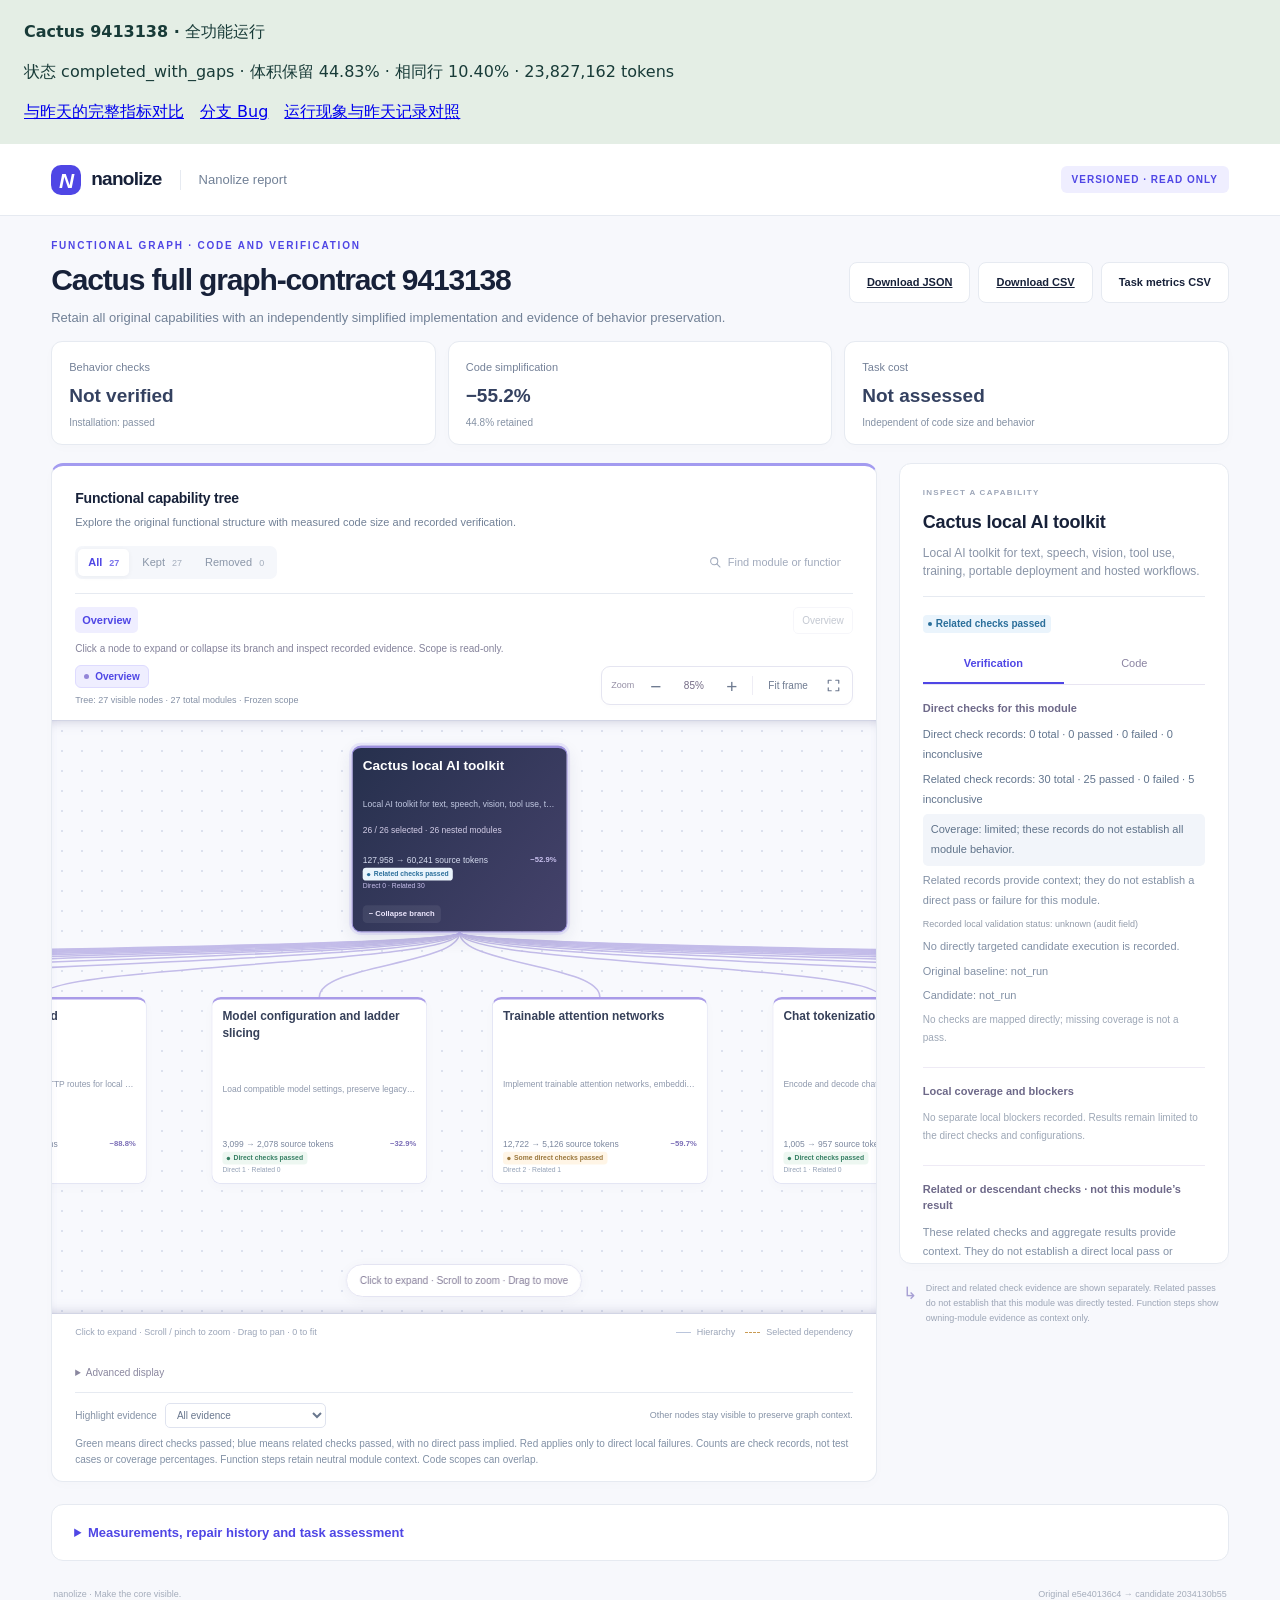
==== commit 768a034d: "Separate nanolize branch bugs from run observations in the Cactus report" ====
--- a/cactus-graph-contract-20261114-final/index.html
+++ b/cactus-graph-contract-20261114-final/index.html
@@ -671,7 +671,7 @@
 }
 </style>
 </head>
-<body><section class="experiment-summary" style="padding:20px 24px;background:#e4eee5;color:#183b38;font:16px/1.5 system-ui"><strong>Cactus 9413138 · 全功能运行</strong><p>状态 completed_with_gaps · 体积保留 44.83% · 相同行 10.40% · 23,827,162 tokens</p><a href="run-details.html">与昨天的完整指标对比</a>　<a href="issues.html">26 项问题逐条核对</a></section>
+<body><section class="experiment-summary" style="padding:20px 24px;background:#e4eee5;color:#183b38;font:16px/1.5 system-ui"><strong>Cactus 9413138 · 全功能运行</strong><p>状态 completed_with_gaps · 体积保留 44.83% · 相同行 10.40% · 23,827,162 tokens</p><a href="run-details.html">与昨天的完整指标对比</a>　<a href="issues.html#branch-bugs">分支 Bug</a>　<a href="issues.html#run-observations">运行现象与昨天记录对照</a></section>
   <header class="topbar">
     <a class="brand" href="#main" aria-label="nanolize capability planner"><span class="brand-mark" aria-hidden="true">N</span>nanolize<span class="brand-divider"></span><span class="brand-section">Capability planner</span></a>
     <span class="local-badge"><span class="status-dot"></span>LOCAL · OFFLINE</span>
